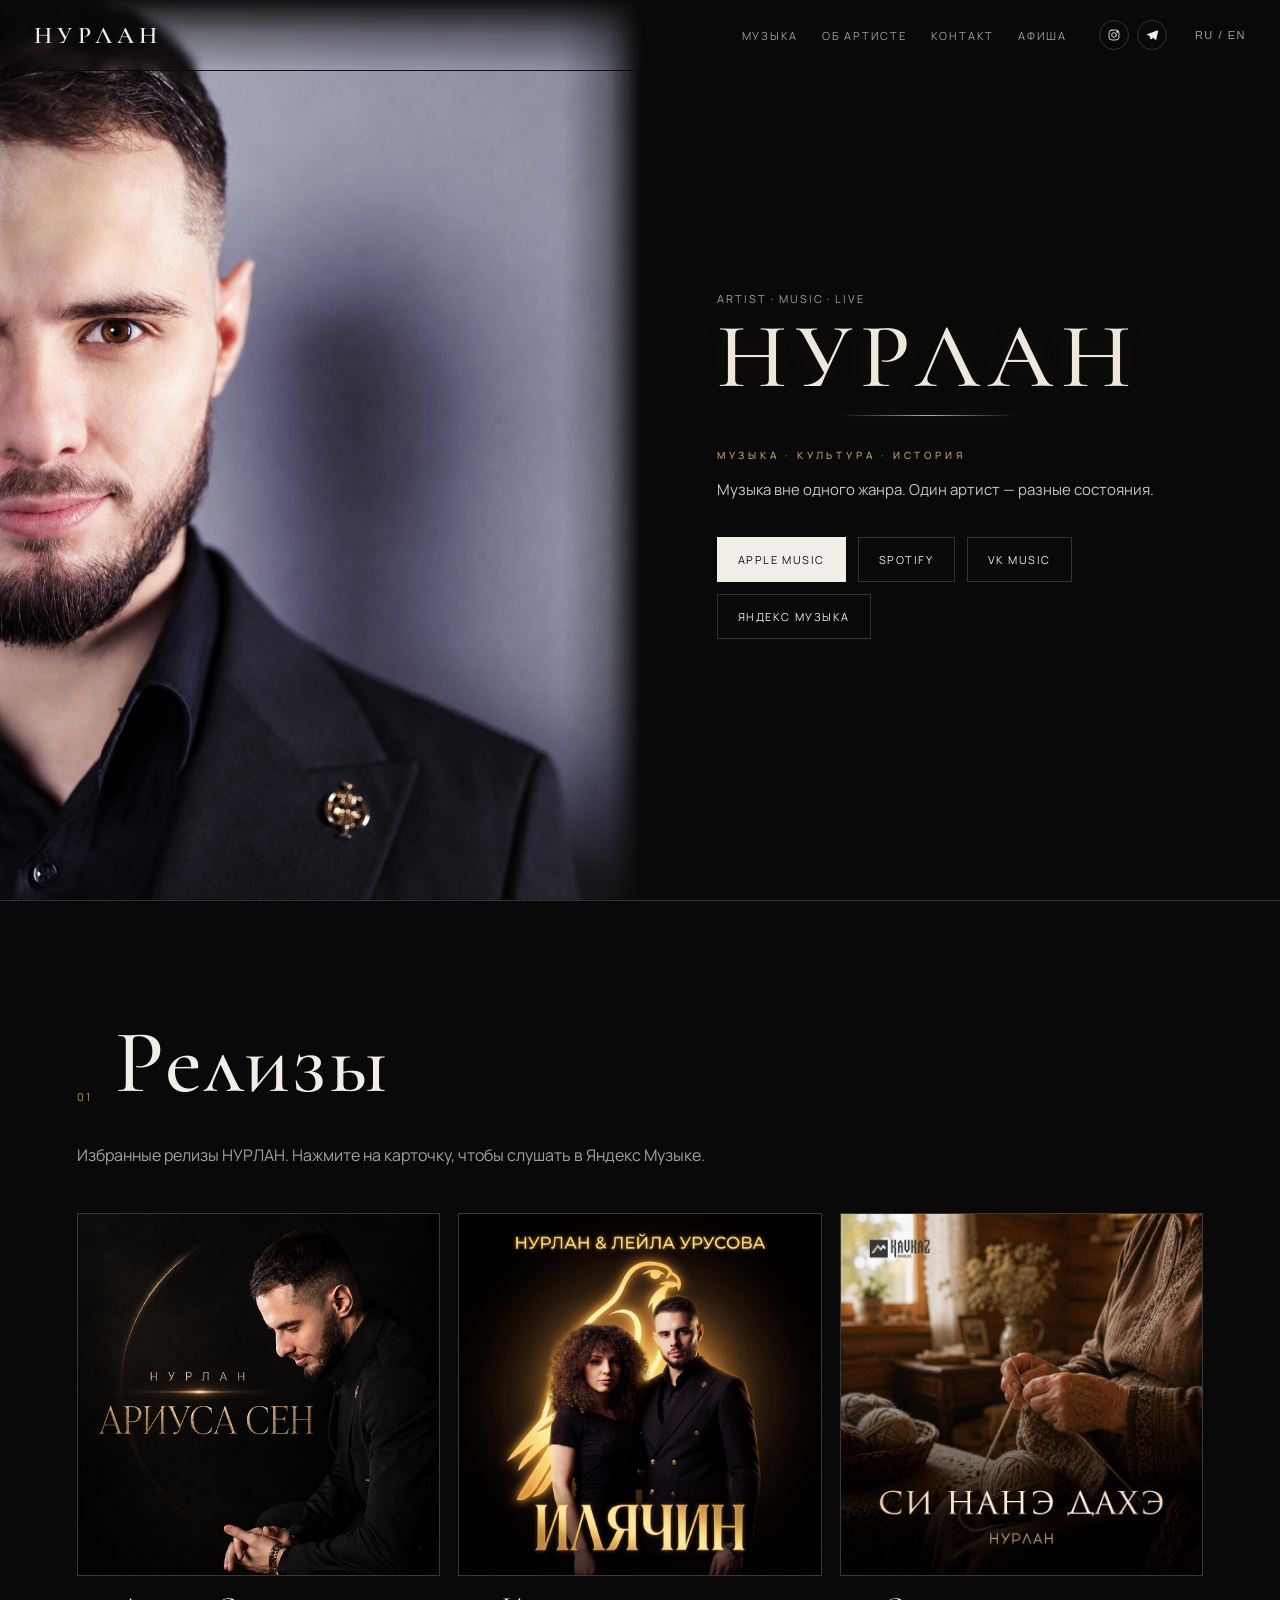
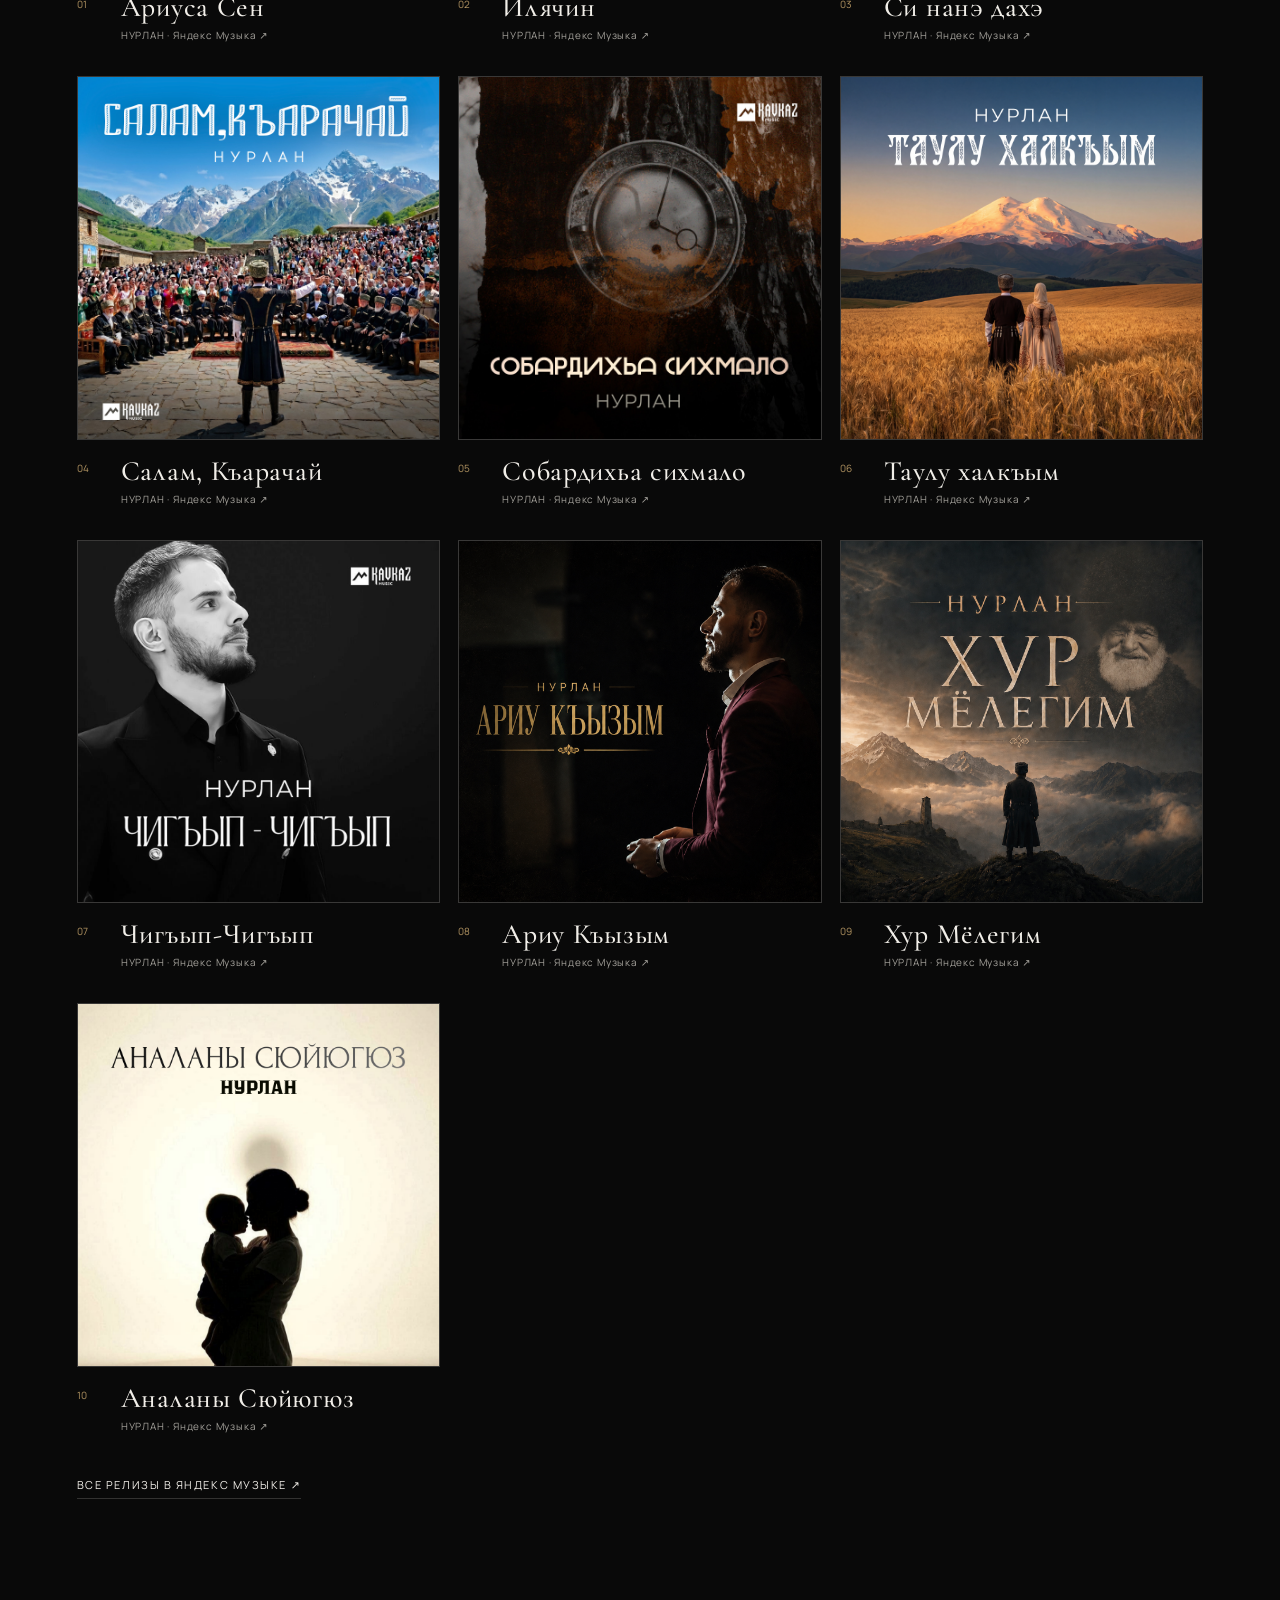
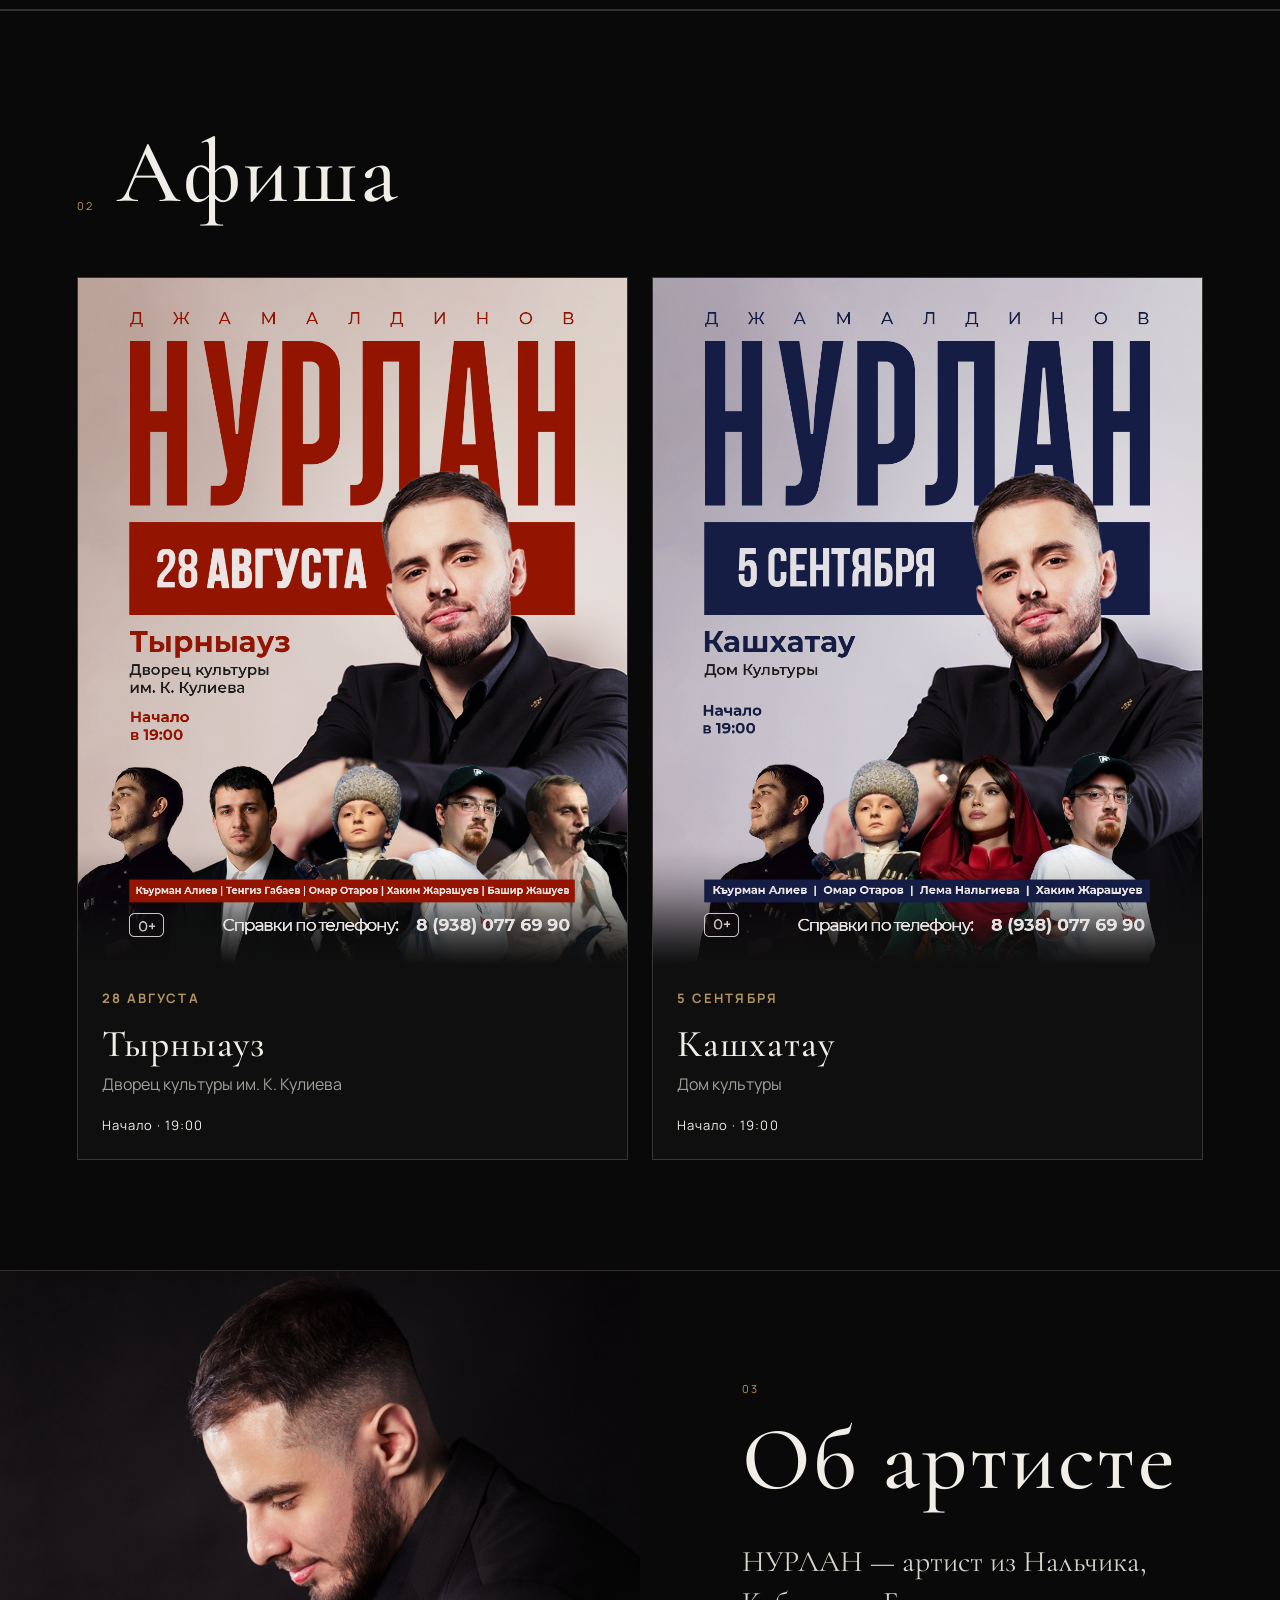
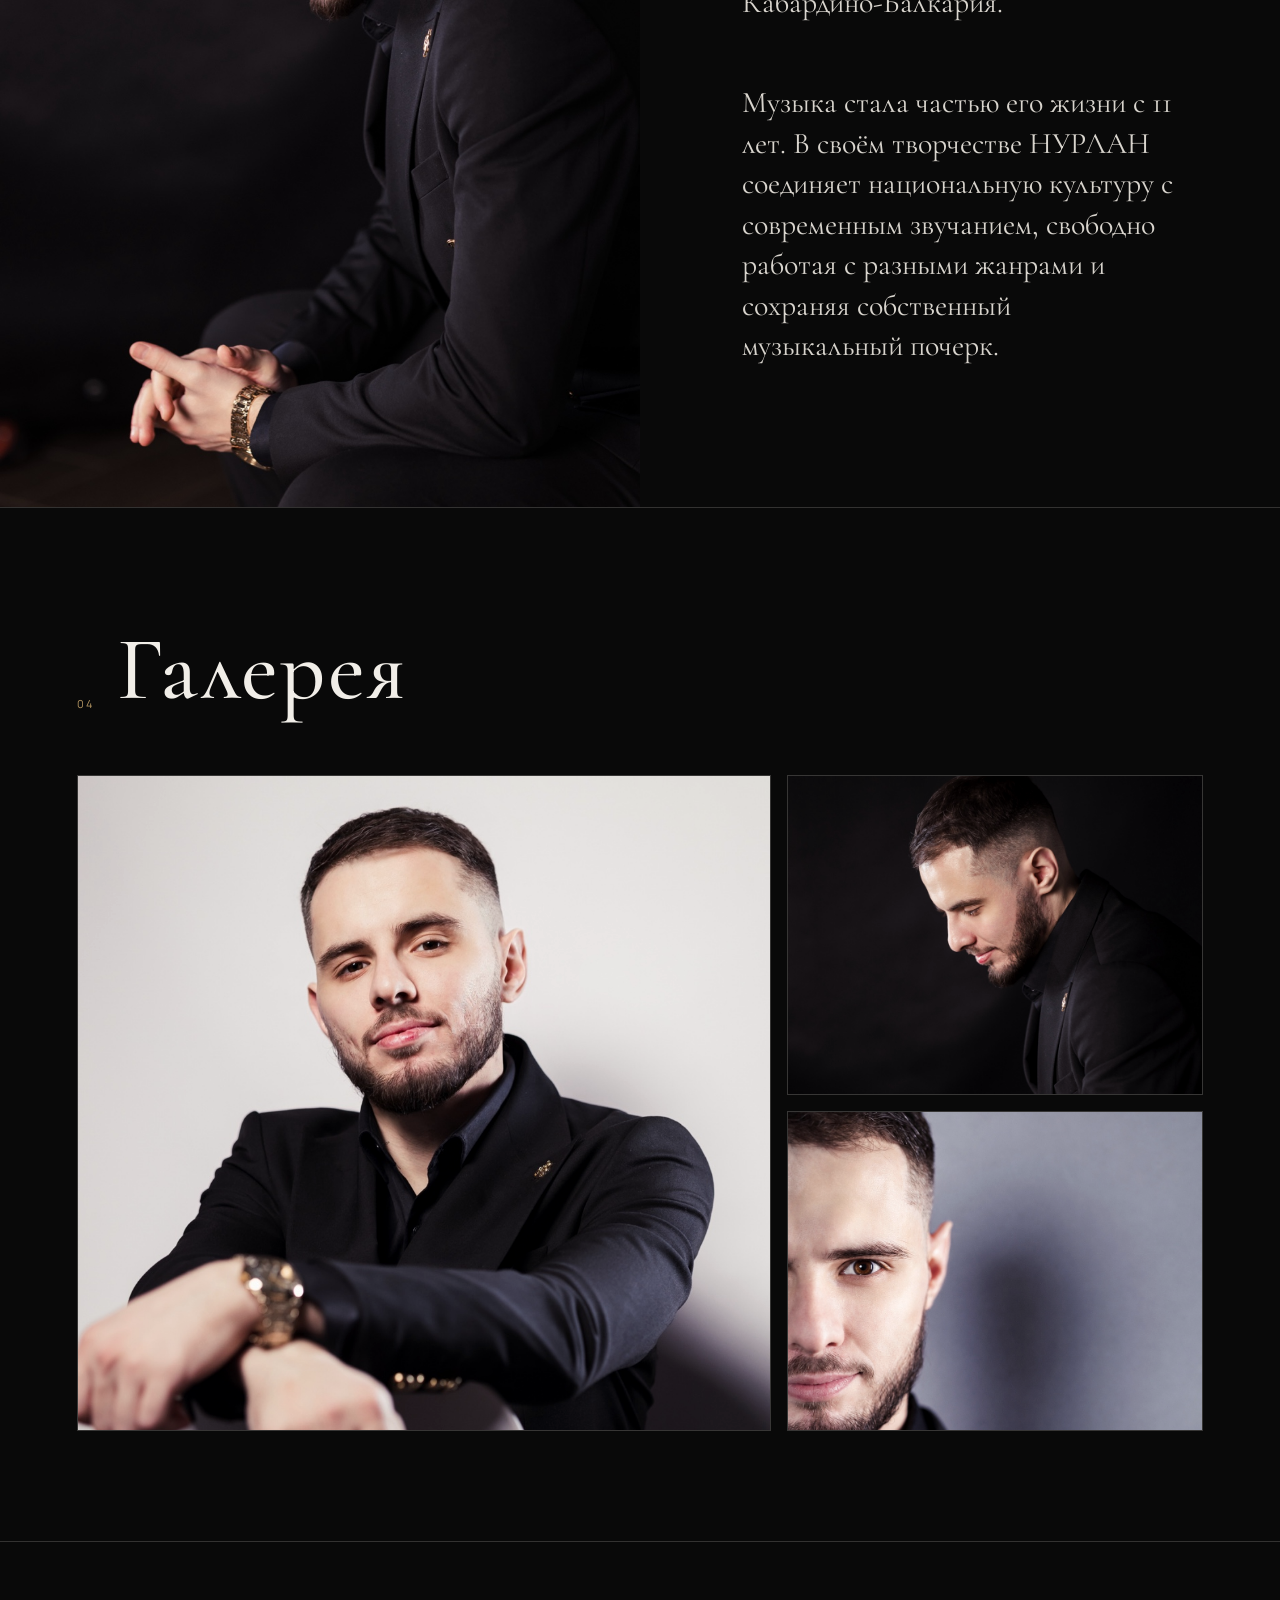
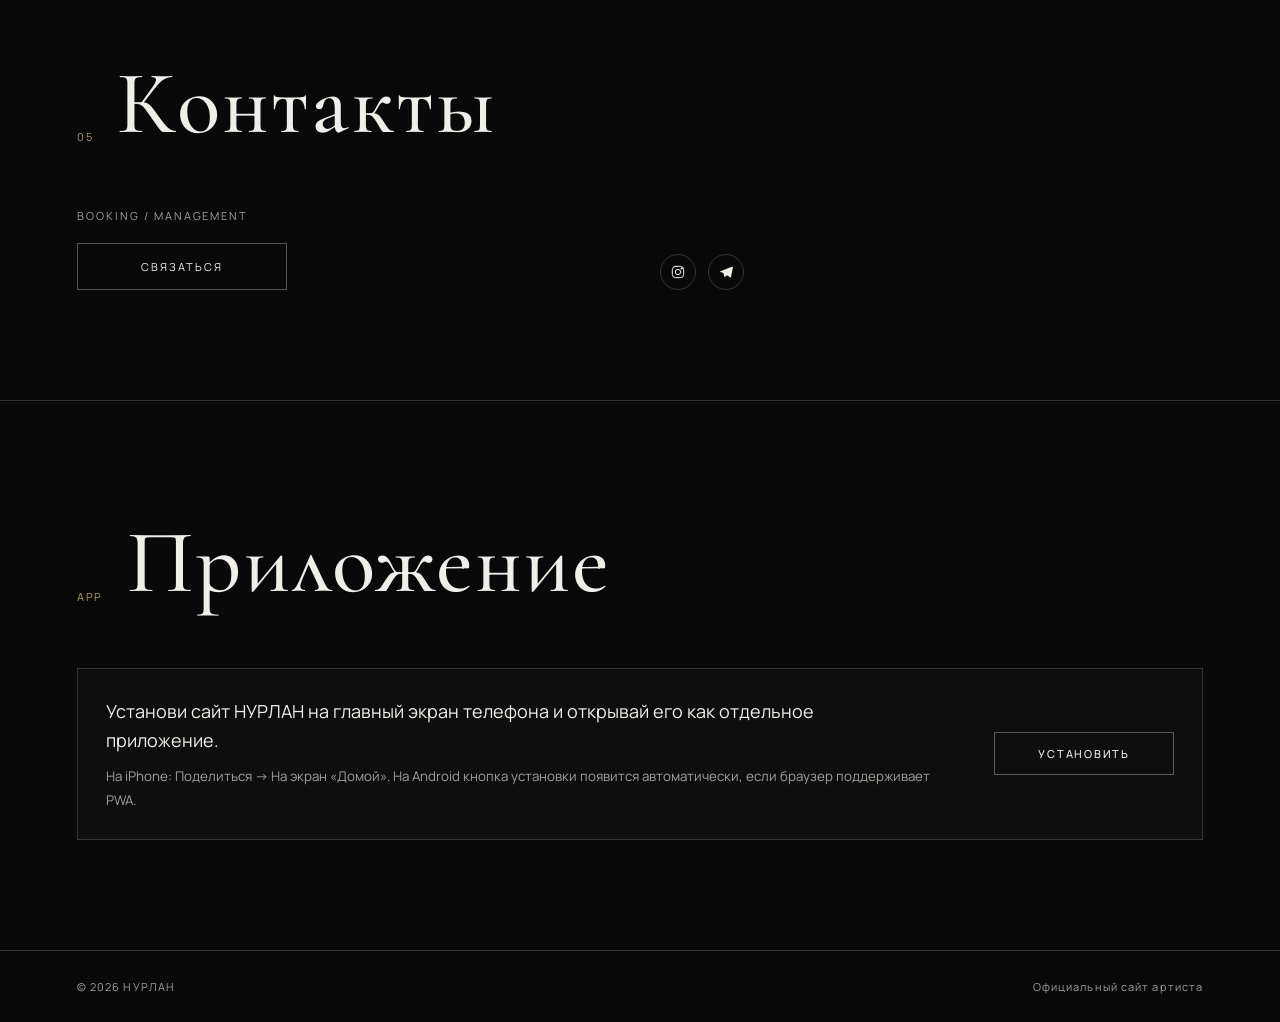
==== index.html @ 42fb67dd "Add files via upload" ====
<!doctype html>
<html lang="ru">
<head>
  <meta charset="utf-8" />
  <meta name="viewport" content="width=device-width, initial-scale=1" />
  <meta name="description" content="НУРЛАН — официальный сайт артиста: музыка, релизы, видео, концерты и контакты." />
  <title>НУРЛАН — Artist</title>
  <link rel="preconnect" href="https://fonts.googleapis.com">
  <link rel="preconnect" href="https://fonts.gstatic.com" crossorigin>
  <link href="https://fonts.googleapis.com/css2?family=Cormorant+Garamond:wght@500;600&family=Manrope:wght@400;500;600&display=swap" rel="stylesheet">
  <link rel="stylesheet" href="styles.css" />
  <link rel="icon" type="image/png" href="assets/favicon.png">
  <link rel="shortcut icon" href="assets/favicon.ico">
  <link rel="apple-touch-icon" href="assets/favicon.png">
  <link rel="manifest" href="manifest.webmanifest">
  <meta name="theme-color" content="#090909">
</head>
<body>
  <header class="topbar">
    <a class="brand" href="#home">НУРЛАН</a>
    <nav class="nav">
      <a href="#music" data-ru="МУЗЫКА" data-en="MUSIC">МУЗЫКА</a>
      <a href="#about" data-ru="ОБ АРТИСТЕ" data-en="ABOUT">ОБ АРТИСТЕ</a>
      <a href="#contact" data-ru="КОНТАКТ" data-en="CONTACT">КОНТАКТ</a>
      <a href="#events" data-ru="АФИША" data-en="EVENTS">АФИША</a>
    </nav>
    <div class="top-socials">
      <a href="https://www.instagram.com/nurlan_dzhamaldinov/" target="_blank" rel="noopener" aria-label="Instagram" title="Instagram">
        <svg viewBox="0 0 24 24" aria-hidden="true"><rect x="3.5" y="3.5" width="17" height="17" rx="5"></rect><circle cx="12" cy="12" r="4"></circle><circle cx="17.4" cy="6.7" r="1"></circle></svg>
      </a>
      <a href="https://t.me/nurlan_dzhamaldinov" target="_blank" rel="noopener" aria-label="Telegram" title="Telegram">
        <svg viewBox="0 0 24 24" aria-hidden="true"><path d="M20.6 4.2 3.9 10.7c-1.1.4-1.1 1.1-.2 1.4l4.3 1.3 1.6 5c.2.6.1.8.8.8.5 0 .8-.2 1-.4l2.1-2 4.4 3.2c.8.5 1.4.2 1.6-.8l2.8-13.3c.3-1.2-.5-1.8-1.7-1.4Z"></path><path d="m8 13.4 9.5-6c.5-.3.9-.1.5.2l-7.9 7.1-.3 3.2"></path></svg>
      </a>
    </div>
    <button class="lang" id="langToggle" aria-label="Switch language">RU / EN</button>
    <button class="mobile-menu" id="mobileMenuBtn" aria-label="Open menu">MENU</button>
    <div class="mobile-drawer" id="mobileDrawer">
      <a href="#music" data-ru="МУЗЫКА" data-en="MUSIC">МУЗЫКА</a>
      <a href="#about" data-ru="ОБ АРТИСТЕ" data-en="ABOUT">ОБ АРТИСТЕ</a>
      <a href="#contact" data-ru="КОНТАКТ" data-en="CONTACT">КОНТАКТ</a>
      <a href="#events" data-ru="АФИША" data-en="EVENTS">АФИША</a>
    </div>
  </header>

  <main>
    <section class="hero hero-split" id="home">
      <div class="hero-photo-panel">
        <div class="hero-image" role="img" aria-label="НУРЛАН"></div>
      </div>
      <div class="hero-copy-panel">
        <div class="hero-copy">
          <div class="eyebrow">ARTIST · MUSIC · LIVE</div>
          <h1>НУРЛАН</h1>
          <div class="hero-brand-line" aria-hidden="true">МУЗЫКА · КУЛЬТУРА · ИСТОРИЯ</div>
          <p class="hero-note" data-ru="Музыка вне одного жанра. Один артист — разные состояния." data-en="Music beyond one genre. One artist — many states.">
            Музыка вне одного жанра. Один артист — разные состояния.
          </p>
          <div class="hero-actions">
            <a class="btn primary" href="https://music.apple.com/ru/artist/%D0%BD%D1%83%D1%80%D0%BB%D0%B0%D0%BD/1892367620" target="_blank" rel="noopener">APPLE MUSIC</a>
            <a class="btn ghost" href="https://open.spotify.com/artist/2X5fT4JD3r3ZM0L2QZ3nCz?si=pzBTBUQrSwytRJLhDihtHw" target="_blank" rel="noopener">SPOTIFY</a>
            <a class="btn ghost" href="https://vk.ru/artist/nurlan_mtc3nji2ndmxng" target="_blank" rel="noopener">VK MUSIC</a>
            <a class="btn ghost" href="https://music.yandex.ru/artist/25788862" target="_blank" rel="noopener">ЯНДЕКС МУЗЫКА</a>
          </div>
        </div>
      </div>
      <a class="scroll" href="#music">SCROLL ↓</a>
    </section>

    <section class="section releases-section" id="music">
  <div class="section-head">
    <span class="kicker">01</span>
    <h2 data-ru="Релизы" data-en="Releases">Релизы</h2>
  </div>
  <p class="releases-intro"
     data-ru="Избранные релизы НУРЛАН. Нажмите на карточку, чтобы слушать в Яндекс Музыке."
     data-en="Selected releases by NURLAN. Open a release to listen on Yandex Music.">
     Избранные релизы НУРЛАН. Нажмите на карточку, чтобы слушать в Яндекс Музыке.
  </p>
  <div class="releases-grid"><a class="release-card" href="https://music.yandex.ru/album/39880257/track/146494097" target="_blank" rel="noopener">
      <div class="release-cover"><img src="assets/ariusa-sen.png" alt="Обложка — Ариуса Сен"></div>
      <div class="release-info">
        <span class="release-number">01</span>
        <div><h3>Ариуса Сен</h3><p>НУРЛАН · Яндекс Музыка ↗</p></div>
      </div>
    </a><a class="release-card" href="https://music.yandex.ru/album/41669758/track/150454103" target="_blank" rel="noopener">
      <div class="release-cover"><img src="assets/ilyachin.png" alt="Обложка — Илячин"></div>
      <div class="release-info">
        <span class="release-number">02</span>
        <div><h3>Илячин</h3><p>НУРЛАН · Яндекс Музыка ↗</p></div>
      </div>
    </a><a class="release-card" href="https://music.yandex.ru/album/42260216/track/151796583" target="_blank" rel="noopener">
      <div class="release-cover"><img src="assets/si-nane-dahe.jpg" alt="Обложка — Си нанэ дахэ"></div>
      <div class="release-info">
        <span class="release-number">03</span>
        <div><h3>Си нанэ дахэ</h3><p>НУРЛАН · Яндекс Музыка ↗</p></div>
      </div>
    </a><a class="release-card" href="https://music.yandex.ru/album/42202600/track/151668943" target="_blank" rel="noopener">
      <div class="release-cover"><img src="assets/salam-karachay.jpg" alt="Обложка — Салам, Къарачай"></div>
      <div class="release-info">
        <span class="release-number">04</span>
        <div><h3>Салам, Къарачай</h3><p>НУРЛАН · Яндекс Музыка ↗</p></div>
      </div>
    </a><a class="release-card" href="https://music.yandex.ru/album/42638115/track/152665149" target="_blank" rel="noopener">
      <div class="release-cover"><img src="assets/sobardihya-sihmalo.jpg" alt="Обложка — Собардихьа сихмало"></div>
      <div class="release-info">
        <span class="release-number">05</span>
        <div><h3>Собардихьа сихмало</h3><p>НУРЛАН · Яндекс Музыка ↗</p></div>
      </div>
    </a><a class="release-card" href="https://music.yandex.ru/album/41346960/track/149715445" target="_blank" rel="noopener">
      <div class="release-cover"><img src="assets/taulu-halkym.png" alt="Обложка — Таулу халкъым"></div>
      <div class="release-info">
        <span class="release-number">06</span>
        <div><h3>Таулу халкъым</h3><p>НУРЛАН · Яндекс Музыка ↗</p></div>
      </div>
    </a><a class="release-card" href="https://music.yandex.ru/album/40889620/track/148713924" target="_blank" rel="noopener">
      <div class="release-cover"><img src="assets/chigyp-chigyp.jpg" alt="Обложка — Чигъып-Чигъып"></div>
      <div class="release-info">
        <span class="release-number">07</span>
        <div><h3>Чигъып-Чигъып</h3><p>НУРЛАН · Яндекс Музыка ↗</p></div>
      </div>
    </a><a class="release-card" href="https://music.yandex.ru/album/43475493/track/154628360" target="_blank" rel="noopener">
      <div class="release-cover"><img src="assets/ariu-kyzym.png" alt="Обложка — Ариу Къызым"></div>
      <div class="release-info">
        <span class="release-number">08</span>
        <div><h3>Ариу Къызым</h3><p>НУРЛАН · Яндекс Музыка ↗</p></div>
      </div>
    </a><a class="release-card" href="https://music.yandex.ru/album/43339557/track/154314871" target="_blank" rel="noopener">
      <div class="release-cover"><img src="assets/hur-melegim.png" alt="Обложка — Хур Мёлегим"></div>
      <div class="release-info">
        <span class="release-number">09</span>
        <div><h3>Хур Мёлегим</h3><p>НУРЛАН · Яндекс Музыка ↗</p></div>
      </div>
    </a><a class="release-card" href="https://music.yandex.ru/album/42742931/track/152895598" target="_blank" rel="noopener">
      <div class="release-cover"><img src="assets/analany-suyuguz.png" alt="Обложка — Аналаны Сюйюгюз"></div>
      <div class="release-info">
        <span class="release-number">10</span>
        <div><h3>Аналаны Сюйюгюз</h3><p>НУРЛАН · Яндекс Музыка ↗</p></div>
      </div>
    </a></div>
  <a class="all-releases" href="https://music.yandex.ru/artist/25788862" target="_blank" rel="noopener"
     data-ru="ВСЕ РЕЛИЗЫ В ЯНДЕКС МУЗЫКЕ ↗"
     data-en="ALL RELEASES ON YANDEX MUSIC ↗">ВСЕ РЕЛИЗЫ В ЯНДЕКС МУЗЫКЕ ↗</a>
</section>

    
    <section class="section events-section" id="events">
      <div class="section-head">
        <span class="kicker">02</span>
        <h2 data-ru="Афиша" data-en="Events">Афиша</h2>
      </div>
      <div class="events-grid">
        <article class="event-card">
          <img src="assets/event-2026-08-28-tyrnyauz.png" alt="НУРЛАН — Тырныауз, 28 августа" loading="lazy">
          <div class="event-info">
            <div class="event-date" data-ru="28 АВГУСТА" data-en="28 AUGUST">28 АВГУСТА</div>
            <h3 data-ru="Тырныауз" data-en="Tyrnyauz">Тырныауз</h3>
            <p data-ru="Дворец культуры им. К. Кулиева" data-en="K. Kuliev Palace of Culture">Дворец культуры им. К. Кулиева</p>
            <span class="event-time" data-ru="Начало · 19:00" data-en="Starts · 19:00">Начало · 19:00</span>
          </div>
        </article>
        <article class="event-card">
          <img src="assets/event-2026-09-05-kashkhatau.jpg" alt="НУРЛАН — Кашхатау, 5 сентября" loading="lazy">
          <div class="event-info">
            <div class="event-date" data-ru="5 СЕНТЯБРЯ" data-en="5 SEPTEMBER">5 СЕНТЯБРЯ</div>
            <h3 data-ru="Кашхатау" data-en="Kashkhatau">Кашхатау</h3>
            <p data-ru="Дом культуры" data-en="House of Culture">Дом культуры</p>
            <span class="event-time" data-ru="Начало · 19:00" data-en="Starts · 19:00">Начало · 19:00</span>
          </div>
        </article>
      </div>
    </section>

<section class="section split" id="about">
      <div class="portrait portrait-dark"></div>
      <div class="about-copy">
        <span class="kicker">03</span>
        <h2 data-ru="Об артисте" data-en="About">Об артисте</h2>
        <p data-ru="НУРЛАН — артист из Нальчика, Кабардино-Балкария."
           data-en="NURLAN is an artist from Nalchik, Kabardino-Balkaria.">
          НУРЛАН — артист из Нальчика, Кабардино-Балкария.
        </p>
        <p data-ru="Музыка стала частью его жизни с 11 лет. В своём творчестве НУРЛАН соединяет национальную культуру с современным звучанием, свободно работая с разными жанрами и сохраняя собственный музыкальный почерк."
           data-en="Music has been part of his life since the age of eleven. His work brings national cultural roots together with a contemporary sound, moving freely across genres while maintaining a distinct musical identity.">
          Музыка стала частью его жизни с 11 лет. В своём творчестве НУРЛАН соединяет национальную культуру с современным звучанием, свободно работая с разными жанрами и сохраняя собственный музыкальный почерк.
        </p>
      </div>
    </section>

    <section class="section gallery">
      <div class="section-head">
        <span class="kicker">04</span>
        <h2 data-ru="Галерея" data-en="Gallery">Галерея</h2>
      </div>
      <div class="gallery-editorial">
        <figure class="gallery-item gallery-main">
          <img src="assets/portrait-light.jpeg" alt="НУРЛАН — портрет">
        </figure>
        <figure class="gallery-item gallery-top">
          <img src="assets/portrait-dark.jpeg" alt="НУРЛАН — тёмный портрет">
        </figure>
        <figure class="gallery-item gallery-bottom">
          <img src="assets/portrait-hero.jpeg" alt="НУРЛАН — крупный портрет">
        </figure>
      </div>
    </section>

    <section class="section contact" id="contact">
      <div class="section-head">
        <span class="kicker">05</span>
        <h2 data-ru="Контакты" data-en="Contact">Контакты</h2>
      </div>
      <div class="contact-grid">
        <div>
          <div class="meta">BOOKING / MANAGEMENT</div>
          <a class="contact-button" href="tel:+79380776990" data-ru="СВЯЗАТЬСЯ" data-en="CONTACT">СВЯЗАТЬСЯ</a>
        </div>
        <div class="social-icons-wrap">
          <div class="social-icons">
            <a class="social-icon" href="https://www.instagram.com/nurlan_dzhamaldinov/" target="_blank" rel="noopener" aria-label="Instagram" title="Instagram">
              <svg viewBox="0 0 24 24" aria-hidden="true"><rect x="3.5" y="3.5" width="17" height="17" rx="5"></rect><circle cx="12" cy="12" r="4"></circle><circle cx="17.4" cy="6.7" r="1"></circle></svg>
            </a>
            <a class="social-icon" href="https://t.me/nurlan_dzhamaldinov" target="_blank" rel="noopener" aria-label="Telegram" title="Telegram">
              <svg viewBox="0 0 24 24" aria-hidden="true"><path d="M20.6 4.2 3.9 10.7c-1.1.4-1.1 1.1-.2 1.4l4.3 1.3 1.6 5c.2.6.1.8.8.8.5 0 .8-.2 1-.4l2.1-2 4.4 3.2c.8.5 1.4.2 1.6-.8l2.8-13.3c.3-1.2-.5-1.8-1.7-1.4Z"></path><path d="m8 13.4 9.5-6c.5-.3.9-.1.5.2l-7.9 7.1-.3 3.2"></path></svg>
            </a>
          </div>
        </div>
      </div>
    </section>
  <section class="section install-section"><div class="section-head"><span class="kicker">APP</span><h2 data-ru="Приложение" data-en="App">Приложение</h2></div><div class="install-card"><div><p data-ru="Установи сайт НУРЛАН на главный экран телефона и открывай его как отдельное приложение." data-en="Install NURLAN on your home screen and open it like a standalone app.">Установи сайт НУРЛАН на главный экран телефона и открывай его как отдельное приложение.</p><small data-ru="На iPhone: Поделиться → На экран «Домой». На Android кнопка установки появится автоматически, если браузер поддерживает PWA." data-en="On iPhone: Share → Add to Home Screen. On Android the install button appears automatically when supported.">На iPhone: Поделиться → На экран «Домой». На Android кнопка установки появится автоматически, если браузер поддерживает PWA.</small></div><button class="install-app-button" id="installAppBtn" type="button" data-ru="УСТАНОВИТЬ" data-en="INSTALL">УСТАНОВИТЬ</button></div></section></main>

  <footer>
    <span>© 2026 НУРЛАН</span>
    <span data-ru="Официальный сайт артиста" data-en="Official artist website">Официальный сайт артиста</span>
  </footer>

  <script src="script.js"></script>
</body>
</html>
---- styles.css ----
:root{
  --bg:#090909;
  --panel:#111111;
  --text:#f1eee8;
  --muted:#a3a09a;
  --line:rgba(241,238,232,.18);
  --accent:#b39562;
}
*{box-sizing:border-box}
html{scroll-behavior:smooth}
body{
  margin:0;background:var(--bg);color:var(--text);
  font-family:"Manrope",system-ui,sans-serif;
}
a{color:inherit;text-decoration:none}
.topbar{
  position:fixed;top:0;left:0;right:0;z-index:50;
  display:flex;align-items:center;gap:28px;
  padding:20px 34px;
  background:linear-gradient(to bottom,rgba(9,9,9,.94),rgba(9,9,9,.35),transparent);
  backdrop-filter: blur(4px);
}
.brand{font-family:"Cormorant Garamond",serif;font-size:24px;letter-spacing:.08em}
.nav{display:flex;gap:24px;margin-left:auto}
.nav a,.lang{font-size:11px;letter-spacing:.14em;color:var(--muted)}
.nav a:hover,.lang:hover{color:var(--text)}
.lang{border:0;background:none;cursor:pointer;padding:0}
.hero{
  min-height:100vh;position:relative;overflow:hidden;display:flex;align-items:center;
  border-bottom:1px solid var(--line)
}
.hero-image{
  position:absolute;inset:0 42% 0 0;
  background:url("assets/portrait-hero.jpeg") center 22%/cover no-repeat;
}
.hero-shade{
  position:absolute;inset:0;
  background:
    linear-gradient(90deg,rgba(9,9,9,0) 28%,rgba(9,9,9,.3) 43%,var(--bg) 61%),
    linear-gradient(180deg,rgba(9,9,9,.02),rgba(9,9,9,.18) 70%,var(--bg) 100%);
}
.hero-copy{
  position:relative;z-index:3;margin-left:56%;max-width:560px;padding:120px 54px 80px 0
}
.eyebrow,.meta,.kicker{font-size:11px;letter-spacing:.18em;color:var(--muted)}
.hero h1,.section h2{
  font-family:"Cormorant Garamond",serif;font-weight:500;margin:12px 0;
}
.hero h1{font-size:clamp(72px,9vw,150px);line-height:.85;letter-spacing:.02em}
.hero-note{max-width:470px;color:#c8c4bd;line-height:1.75;font-size:15px}
.hero-actions{display:flex;gap:12px;flex-wrap:wrap;margin-top:34px}
.btn{display:inline-flex;align-items:center;justify-content:center;padding:14px 20px;border:1px solid var(--line);font-size:11px;letter-spacing:.14em}
.btn.primary{background:var(--text);color:#111;border-color:var(--text)}
.btn:hover{transform:translateY(-1px)}
.scroll{position:absolute;z-index:4;right:34px;bottom:28px;font-size:10px;letter-spacing:.18em;color:var(--muted)}
.section{padding:110px 6vw;border-bottom:1px solid var(--line)}
.section-head{display:flex;align-items:flex-end;gap:24px;margin-bottom:52px}
.section h2{font-size:clamp(52px,7vw,96px);line-height:.9}
.kicker{color:var(--accent);padding-bottom:12px}
.music-grid{display:grid;grid-template-columns:1.15fr .85fr;gap:60px}
.release.featured{display:grid;grid-template-columns:minmax(220px,420px) 1fr;gap:36px;align-items:end}
.release-art{aspect-ratio:1/1;background:linear-gradient(135deg,#1b1b1b,#0c0c0c);border:1px solid var(--line);display:grid;place-items:center}
.release-art span{font-family:"Cormorant Garamond",serif;font-size:150px;color:rgba(241,238,232,.15)}
.release h3{font-family:"Cormorant Garamond",serif;font-size:46px;margin:12px 0}
.release p{color:var(--muted);line-height:1.7}
.platforms{display:flex;gap:18px;flex-wrap:wrap;margin-top:22px}
.platforms a,.socials a{border-bottom:1px solid var(--line);padding-bottom:4px;font-size:12px}
.release-list{border-top:1px solid var(--line)}
.release-line{display:grid;grid-template-columns:80px 1fr 30px;gap:20px;padding:24px 0;border-bottom:1px solid var(--line);align-items:center}
.release-line span{color:var(--muted);font-size:12px}
.split{display:grid;grid-template-columns:1fr 1fr;min-height:760px;padding:0}
.portrait-dark{background:url("assets/portrait-dark.jpeg") center/cover no-repeat;min-height:760px}
.about-copy{padding:110px 8vw;display:flex;flex-direction:column;justify-content:center}
.about-copy p{font-family:"Cormorant Garamond",serif;font-size:30px;line-height:1.35;color:#d8d4cd;max-width:650px}
.video-placeholder{aspect-ratio:16/9;border:1px solid var(--line);background:#0e0e0e;display:grid;place-items:center;text-align:center}
.video-placeholder span{font-size:54px}
.video-placeholder p{font-size:11px;letter-spacing:.16em;color:var(--muted)}
.events{border-top:1px solid var(--line)}
.event{display:grid;grid-template-columns:60px 1fr 80px;padding:26px 0;border-bottom:1px solid var(--line)}

.contact-grid{display:grid;grid-template-columns:1fr 1fr;gap:40px}
.big-link{display:inline-block;font-family:"Cormorant Garamond",serif;font-size:clamp(34px,5vw,72px);margin-top:16px;border-bottom:1px solid var(--line)}
.socials{display:flex;gap:24px;flex-wrap:wrap;margin-top:26px}
footer{display:flex;justify-content:space-between;gap:20px;padding:28px 6vw;color:var(--muted);font-size:11px;letter-spacing:.1em}
@media (max-width:900px){
  .nav{display:none}
  .topbar{padding:18px 20px}
  .hero{min-height:100svh;align-items:flex-end}
  .hero-image{inset:0;background-position:44% 24%}
  .hero-shade{background:linear-gradient(180deg,rgba(9,9,9,.05) 25%,rgba(9,9,9,.15) 50%,var(--bg) 86%)}
  .hero-copy{margin-left:0;padding:0 20px 70px;max-width:100%}
  .hero h1{font-size:72px}
  .scroll{display:none}
  .section{padding:82px 20px}
  .music-grid,.contact-grid{grid-template-columns:1fr}
  .release.featured{grid-template-columns:1fr}
  .split{grid-template-columns:1fr;padding:0}
  .portrait-dark{min-height:70svh}
  .about-copy{padding:70px 20px}
  .about-copy p{font-size:26px}
  .gallery-grid{grid-template-columns:1fr;grid-template-rows:420px 280px 280px}
  .g1{grid-row:auto}
  footer{flex-direction:column;padding:24px 20px}
}

.gallery-editorial{
  display:grid;
  grid-template-columns:minmax(0,1.25fr) minmax(320px,.75fr);
  grid-template-rows:320px 320px;
  gap:16px;
  align-items:stretch;
}
.gallery-item{
  margin:0;
  overflow:hidden;
  background:#0d0d0d;
  border:1px solid var(--line);
}
.gallery-main{grid-row:1/3}
.gallery-top{grid-column:2;grid-row:1}
.gallery-bottom{grid-column:2;grid-row:2}
.gallery-item img{
  width:100%;
  height:100%;
  object-fit:cover;
  display:block;
  filter:saturate(.82) contrast(1.03);
  transition:transform .8s cubic-bezier(.2,.7,.2,1), filter .5s ease;
}
.gallery-main img{object-position:center 28%}
.gallery-top img{object-position:center 18%}
.gallery-bottom img{object-position:center 22%}
.gallery-item:hover img{
  transform:scale(1.035);
  filter:saturate(.95) contrast(1.06);
}
@media (max-width:900px){
  .gallery-editorial{
    grid-template-columns:1fr;
    grid-template-rows:62svh 42svh 42svh;
  }
  .gallery-main,.gallery-top,.gallery-bottom{
    grid-column:auto;
    grid-row:auto;
  }
}

/* Final polish */
body{
  overflow-x:hidden;
  text-rendering:optimizeLegibility;
  -webkit-font-smoothing:antialiased;
}
.topbar{
  transition:background .3s ease,border-color .3s ease;
  border-bottom:1px solid transparent;
}
.brand{white-space:nowrap}
.hero-copy{animation:heroCopyIn 1s ease both}
.hero-image{animation:heroImageIn 1.2s ease both}
@keyframes heroCopyIn{
  from{opacity:0;transform:translateY(14px)}
  to{opacity:1;transform:translateY(0)}
}
@keyframes heroImageIn{
  from{opacity:.5;transform:scale(1.015)}
  to{opacity:1;transform:scale(1)}
}
.hero h1{
  text-wrap:balance;
  text-shadow:0 1px 20px rgba(0,0,0,.12);
}
.hero-note{max-width:440px}
.btn{
  transition:transform .2s ease,background .2s ease,color .2s ease,border-color .2s ease;
}
.btn.ghost:hover{
  background:rgba(241,238,232,.06);
  border-color:rgba(241,238,232,.4);
}
.section{
  scroll-margin-top:80px;
}
.big-link{
  transition:opacity .2s ease;
}
.big-link:hover{opacity:.72}
.mobile-menu,.mobile-drawer{display:none}

@media (max-width:1100px){
  .hero-copy{margin-left:52%;padding-right:28px}
  .hero h1{font-size:clamp(68px,8.5vw,110px)}
  .nav{gap:16px}
}

@media (max-width:900px){
  .topbar{
    padding:16px 18px;
    background:linear-gradient(to bottom,rgba(9,9,9,.94),rgba(9,9,9,.7),transparent);
  }
  .brand{font-size:22px}
  .lang{margin-left:auto}
  .mobile-menu{
    display:block;
    border:0;background:none;color:var(--text);
    font:500 11px/1 "Manrope",sans-serif;
    letter-spacing:.14em;
    padding:0;
    cursor:pointer;
  }
  .mobile-drawer{
    display:flex;
    position:fixed;
    inset:0;
    z-index:45;
    background:rgba(9,9,9,.98);
    flex-direction:column;
    justify-content:center;
    align-items:center;
    gap:28px;
    opacity:0;
    pointer-events:none;
    transition:opacity .25s ease;
  }
  .mobile-drawer.open{
    opacity:1;
    pointer-events:auto;
  }
  .mobile-drawer a{
    font-family:"Cormorant Garamond",serif;
    font-size:42px;
    letter-spacing:.03em;
  }
  body.menu-open{overflow:hidden}

  .hero{
    min-height:100svh;
    align-items:flex-end;
  }
  .hero-image{
    inset:0;
    background-position:42% 18%;
  }
  .hero-shade{
    background:
      linear-gradient(180deg,rgba(9,9,9,.06) 0%,rgba(9,9,9,.05) 42%,rgba(9,9,9,.68) 70%,var(--bg) 94%),
      linear-gradient(90deg,rgba(9,9,9,.02),rgba(9,9,9,.12));
  }
  .hero-copy{
    margin-left:0;
    max-width:none;
    width:100%;
    padding:0 18px 58px;
  }
  .eyebrow{font-size:10px;letter-spacing:.16em}
  .hero h1{
    font-size:clamp(64px,20vw,92px);
    line-height:.82;
    margin:10px 0 16px;
  }
  .hero-note{
    font-size:14px;
    line-height:1.55;
    max-width:92%;
  }
  .hero-actions{
    margin-top:22px;
    gap:10px;
  }
  .btn{
    padding:12px 14px;
    font-size:10px;
    flex:1 1 calc(50% - 10px);
    min-width:140px;
  }
  .section{
    padding:76px 18px;
  }
  .section-head{
    margin-bottom:34px;
    gap:14px;
  }
  .section h2{font-size:58px}
  .music-grid{gap:34px}
  .release.featured{gap:24px}
  .release h3{font-size:38px}
  .release p{font-size:14px}
  .platforms{
    gap:12px 16px;
  }
  .split{min-height:auto}
  .portrait-dark{
    min-height:66svh;
    background-position:center 20%;
  }
  .about-copy{
    padding:68px 18px;
  }
  .about-copy p{
    font-size:25px;
    line-height:1.3;
  }
  .gallery-editorial{
    grid-template-rows:58svh 38svh 38svh;
    gap:10px;
  }
  .contact-grid{
    gap:46px;
  }
  .big-link{
    font-size:clamp(34px,10vw,52px);
    word-break:break-word;
  }
  footer{
    padding:24px 18px;
  }
}

@media (max-width:520px){
  .hero h1{font-size:68px}
  .hero-actions{display:grid;grid-template-columns:1fr 1fr}
  .btn{min-width:0;width:100%}
  .hero-actions .btn:nth-child(3),
  .hero-actions .btn:nth-child(4){
    grid-column:auto;
  }
  .release-line{
    grid-template-columns:56px 1fr 24px;
    gap:10px;
  }
  .release-line strong{font-size:13px}
  .about-copy p{font-size:23px}
  .gallery-editorial{
    grid-template-rows:52svh 34svh 34svh;
  }
}

/* Split hero: photo and text never overlap */
.hero.hero-split{
  min-height:100vh;
  display:grid;
  grid-template-columns:48% 52%;
  position:relative;
  overflow:hidden;
  border-bottom:1px solid var(--line);
  background:var(--bg);
}
.hero-photo-panel{
  position:relative;
  min-height:100vh;
  overflow:hidden;
  background:var(--bg);
}
.hero-photo-panel::after{
  content:"";
  position:absolute;
  inset:0;
  background:linear-gradient(90deg, transparent 0 82%, rgba(9,9,9,.35) 92%, var(--bg) 100%);
  pointer-events:none;
}
.hero.hero-split .hero-image{
  position:absolute;
  inset:0;
  background:url("assets/portrait-hero.jpeg") center 20%/cover no-repeat;
}
.hero-copy-panel{
  min-height:100vh;
  display:flex;
  align-items:center;
  background:var(--bg);
  position:relative;
  z-index:2;
}
.hero.hero-split .hero-copy{
  margin:0;
  max-width:720px;
  padding:120px 7vw 90px 8vw;
  width:100%;
  animation:heroCopyIn 1s ease both;
}
.hero.hero-split .hero h1{
  font-size:clamp(76px,8.2vw,145px);
  line-height:.86;
  margin:14px 0 20px;
}
.hero.hero-split .hero-note{
  max-width:520px;
}
.hero.hero-split .scroll{
  right:34px;
  bottom:28px;
}
@media (max-width:1100px){
  .hero.hero-split{
    grid-template-columns:46% 54%;
  }
  .hero.hero-split .hero-copy{
    padding-left:7vw;
    padding-right:4vw;
  }
}
@media (max-width:900px){
  .hero.hero-split{
    display:block;
    min-height:auto;
  }
  .hero-photo-panel{
    min-height:64svh;
  }
  .hero-photo-panel::after{
    background:linear-gradient(180deg, transparent 0 72%, rgba(9,9,9,.45) 88%, var(--bg) 100%);
  }
  .hero.hero-split .hero-image{
    background-position:44% 18%;
  }
  .hero-copy-panel{
    min-height:auto;
    display:block;
  }
  .hero.hero-split .hero-copy{
    padding:34px 18px 56px;
  }
  .hero.hero-split .hero h1{
    font-size:clamp(64px,20vw,90px);
    margin-top:10px;
  }
  .hero.hero-split .hero-note{
    max-width:100%;
  }
  .hero.hero-split .scroll{
    display:none;
  }
}


/* HERO FIX — text stays entirely in the black right panel */
@media (min-width:901px){
  .hero.hero-split{
    display:grid !important;
    grid-template-columns:50% 50% !important;
    min-height:100vh !important;
    align-items:stretch !important;
    background:#090909 !important;
  }
  .hero.hero-split .hero-photo-panel{
    grid-column:1 !important;
    position:relative !important;
    width:100% !important;
    min-height:100vh !important;
    overflow:hidden !important;
  }
  .hero.hero-split .hero-photo-panel::after{
    content:"" !important;
    position:absolute !important;
    inset:0 !important;
    background:linear-gradient(90deg,transparent 0 88%,rgba(9,9,9,.35) 95%,#090909 100%) !important;
    pointer-events:none !important;
  }
  .hero.hero-split .hero-image{
    position:absolute !important;
    inset:0 !important;
    width:100% !important;
    height:100% !important;
    background:url("assets/portrait-hero.jpeg") center 20%/cover no-repeat !important;
  }
  .hero.hero-split .hero-copy-panel{
    grid-column:2 !important;
    position:relative !important;
    z-index:5 !important;
    min-width:0 !important;
    width:100% !important;
    min-height:100vh !important;
    display:flex !important;
    align-items:center !important;
    background:#090909 !important;
    overflow:hidden !important;
  }
  .hero.hero-split .hero-copy{
    position:relative !important;
    margin:0 !important;
    width:100% !important;
    max-width:100% !important;
    padding:120px 7vw 90px 6vw !important;
    transform:none !important;
  }
  .hero.hero-split .hero-copy h1{
    font-size:clamp(72px,7.2vw,126px) !important;
    max-width:100% !important;
    overflow-wrap:normal !important;
  }
  .hero.hero-split .hero-note{
    max-width:480px !important;
  }
  .hero.hero-split .hero-actions{
    max-width:560px !important;
  }
}


/* Releases */
.releases-intro{max-width:680px;color:var(--muted);line-height:1.7;margin:-26px 0 44px}
.releases-grid{display:grid;grid-template-columns:repeat(3,minmax(0,1fr));gap:34px 18px}
.release-card{display:block;min-width:0}
.release-cover{aspect-ratio:1/1;overflow:hidden;background:#101010;border:1px solid var(--line)}
.release-cover img{width:100%;height:100%;object-fit:cover;display:block;transition:transform .65s cubic-bezier(.2,.7,.2,1),filter .35s ease}
.release-card:hover .release-cover img{transform:scale(1.025);filter:brightness(1.04)}
.release-info{display:grid;grid-template-columns:34px 1fr;gap:10px;padding-top:14px}
.release-number{font-size:10px;color:var(--accent);padding-top:7px}
.release-info h3{font-family:"Cormorant Garamond",serif;font-size:28px;font-weight:500;margin:0 0 4px}
.release-info p{margin:0;color:var(--muted);font-size:10px;letter-spacing:.08em}
.all-releases{display:inline-block;margin-top:44px;padding-bottom:6px;border-bottom:1px solid var(--line);font-size:11px;letter-spacing:.14em}
@media(max-width:900px){.releases-grid{grid-template-columns:repeat(2,minmax(0,1fr));gap:28px 10px}.release-info h3{font-size:24px}}
@media(max-width:520px){.release-info{grid-template-columns:24px 1fr}.release-info h3{font-size:21px}.release-info p{font-size:9px}}


/* Events / Афиша */
.events-section{border-top:1px solid var(--line)}
.events-empty{
  display:grid;
  grid-template-columns:180px 1fr;
  gap:48px;
  align-items:start;
  padding:38px 0 10px;
  border-top:1px solid var(--line);
}
.events-date{
  font-family:"Cormorant Garamond",serif;
  font-size:64px;
  line-height:.9;
  color:var(--accent);
  letter-spacing:.04em;
}
.events-copy h3{
  margin:0 0 12px;
  font-family:"Cormorant Garamond",serif;
  font-size:42px;
  font-weight:500;
}
.events-copy p{
  margin:0;
  max-width:650px;
  color:var(--muted);
  line-height:1.7;
}
@media(max-width:700px){
  .events-empty{grid-template-columns:1fr;gap:18px}
  .events-date{font-size:48px}
  .events-copy h3{font-size:34px}
}

/* Event cards */
.events-grid{display:grid;grid-template-columns:repeat(2,minmax(0,1fr));gap:24px}
.event-card{overflow:hidden;border:1px solid var(--line);background:rgba(255,255,255,.025)}
.event-card img{display:block;width:100%;aspect-ratio:4/5;object-fit:cover}
.event-info{padding:24px}
.event-info .event-date{font-family:inherit;font-size:13px;font-weight:700;letter-spacing:.16em;color:var(--accent);margin-bottom:14px}
.event-info h3{font-family:"Cormorant Garamond",serif;font-size:38px;font-weight:500;margin:0 0 6px}
.event-info p{color:var(--muted);margin:0 0 18px}
.event-time{font-size:13px;letter-spacing:.08em}
@media(max-width:700px){.events-grid{grid-template-columns:1fr}.event-info{padding:20px}.event-info h3{font-size:34px}}

/* Contact button + social icons */
.contact-button{
  display:inline-flex;
  align-items:center;
  justify-content:center;
  margin-top:20px;
  min-width:210px;
  padding:15px 26px;
  border:1px solid rgba(241,238,232,.32);
  font-size:11px;
  letter-spacing:.18em;
  transition:background .25s ease,color .25s ease,border-color .25s ease,transform .2s ease;
}
.contact-button:hover{
  background:var(--text);
  color:#090909;
  border-color:var(--text);
  transform:translateY(-1px);
}
.social-icons-wrap{display:flex;align-items:flex-end}
.social-icons{display:flex;gap:12px;align-items:center;margin-top:8px}
.social-icon,.top-socials a{
  width:36px;height:36px;
  display:inline-flex;
  align-items:center;
  justify-content:center;
  border:1px solid var(--line);
  border-radius:50%;
  transition:border-color .2s ease,background .2s ease,transform .2s ease;
}
.social-icon:hover,.top-socials a:hover{
  border-color:rgba(241,238,232,.5);
  background:rgba(241,238,232,.05);
  transform:translateY(-1px);
}
.social-icon svg,.top-socials svg{
  width:16px;height:16px;
  fill:none;
  stroke:currentColor;
  stroke-width:1.5;
  stroke-linecap:round;
  stroke-linejoin:round;
}
.social-icon svg path:first-child,.top-socials svg path:first-child{
  fill:currentColor;
  stroke:none;
}
.social-icon svg path:last-child,.top-socials svg path:last-child{
  fill:none;
}
.top-socials{
  display:flex;
  gap:8px;
  margin-left:4px;
}
.top-socials a{width:30px;height:30px}
.top-socials svg{width:14px;height:14px}
@media(max-width:900px){
  .top-socials{display:none}
  .contact-button{min-width:180px}
  .social-icons{margin-top:4px}
}

/* PWA install */
.install-card{display:flex;justify-content:space-between;gap:32px;align-items:center;padding:28px;border:1px solid var(--line);background:rgba(255,255,255,.02)}.install-card p{margin:0 0 10px;max-width:720px;font-size:18px;line-height:1.6}.install-card small{color:var(--muted);line-height:1.6}.install-app-button{min-width:180px;padding:15px 22px;border:1px solid rgba(241,238,232,.35);background:transparent;color:var(--text);font:500 11px/1 "Manrope",sans-serif;letter-spacing:.16em;cursor:pointer}.install-app-button:hover{background:var(--text);color:#090909}@media(max-width:700px){.install-card{flex-direction:column;align-items:flex-start}.install-app-button{width:100%}}

/* === Approved typography: Variant C / Ethnic Contemporary === */
:root{
  --brand-gold:#c9a56a;
  --brand-gold-soft:#e2c48e;
}

.brand{
  font-family:"Cormorant Garamond",serif;
  font-weight:600;
  letter-spacing:.22em;
}

.hero-copy h1{
  position:relative;
  display:inline-block;
  font-family:"Cormorant Garamond",serif;
  font-weight:500;
  letter-spacing:.09em;
  color:#eee7dc;
  text-shadow:0 0 28px rgba(201,165,106,.10);
}

.hero-copy h1::after{
  content:"";
  display:block;
  width:42%;
  height:1px;
  margin:18px auto 0;
  background:linear-gradient(90deg,transparent,var(--brand-gold),transparent);
  box-shadow:0 0 12px rgba(201,165,106,.35);
}

.hero-copy .kicker{
  color:var(--brand-gold-soft);
  letter-spacing:.34em;
}

.section h2,
.release-info h3,
.event-info h3{
  font-family:"Cormorant Garamond",serif;
  font-weight:500;
  letter-spacing:.025em;
}

.section-head .kicker,
.nav a,
.lang-switch,
.install-app-button{
  font-family:"Manrope",system-ui,sans-serif;
  letter-spacing:.16em;
}

@media (max-width:700px){
  .hero-copy h1{letter-spacing:.055em}
  .hero-copy h1::after{width:54%;margin-top:12px}
}

.hero-brand-line{
  margin-top:20px;
  font-family:"Manrope",system-ui,sans-serif;
  font-size:10px;
  font-weight:500;
  letter-spacing:.38em;
  color:rgba(226,196,142,.82);
  text-transform:uppercase;
}
@media(max-width:700px){
  .hero-brand-line{font-size:8px;letter-spacing:.24em;margin-top:16px}
}
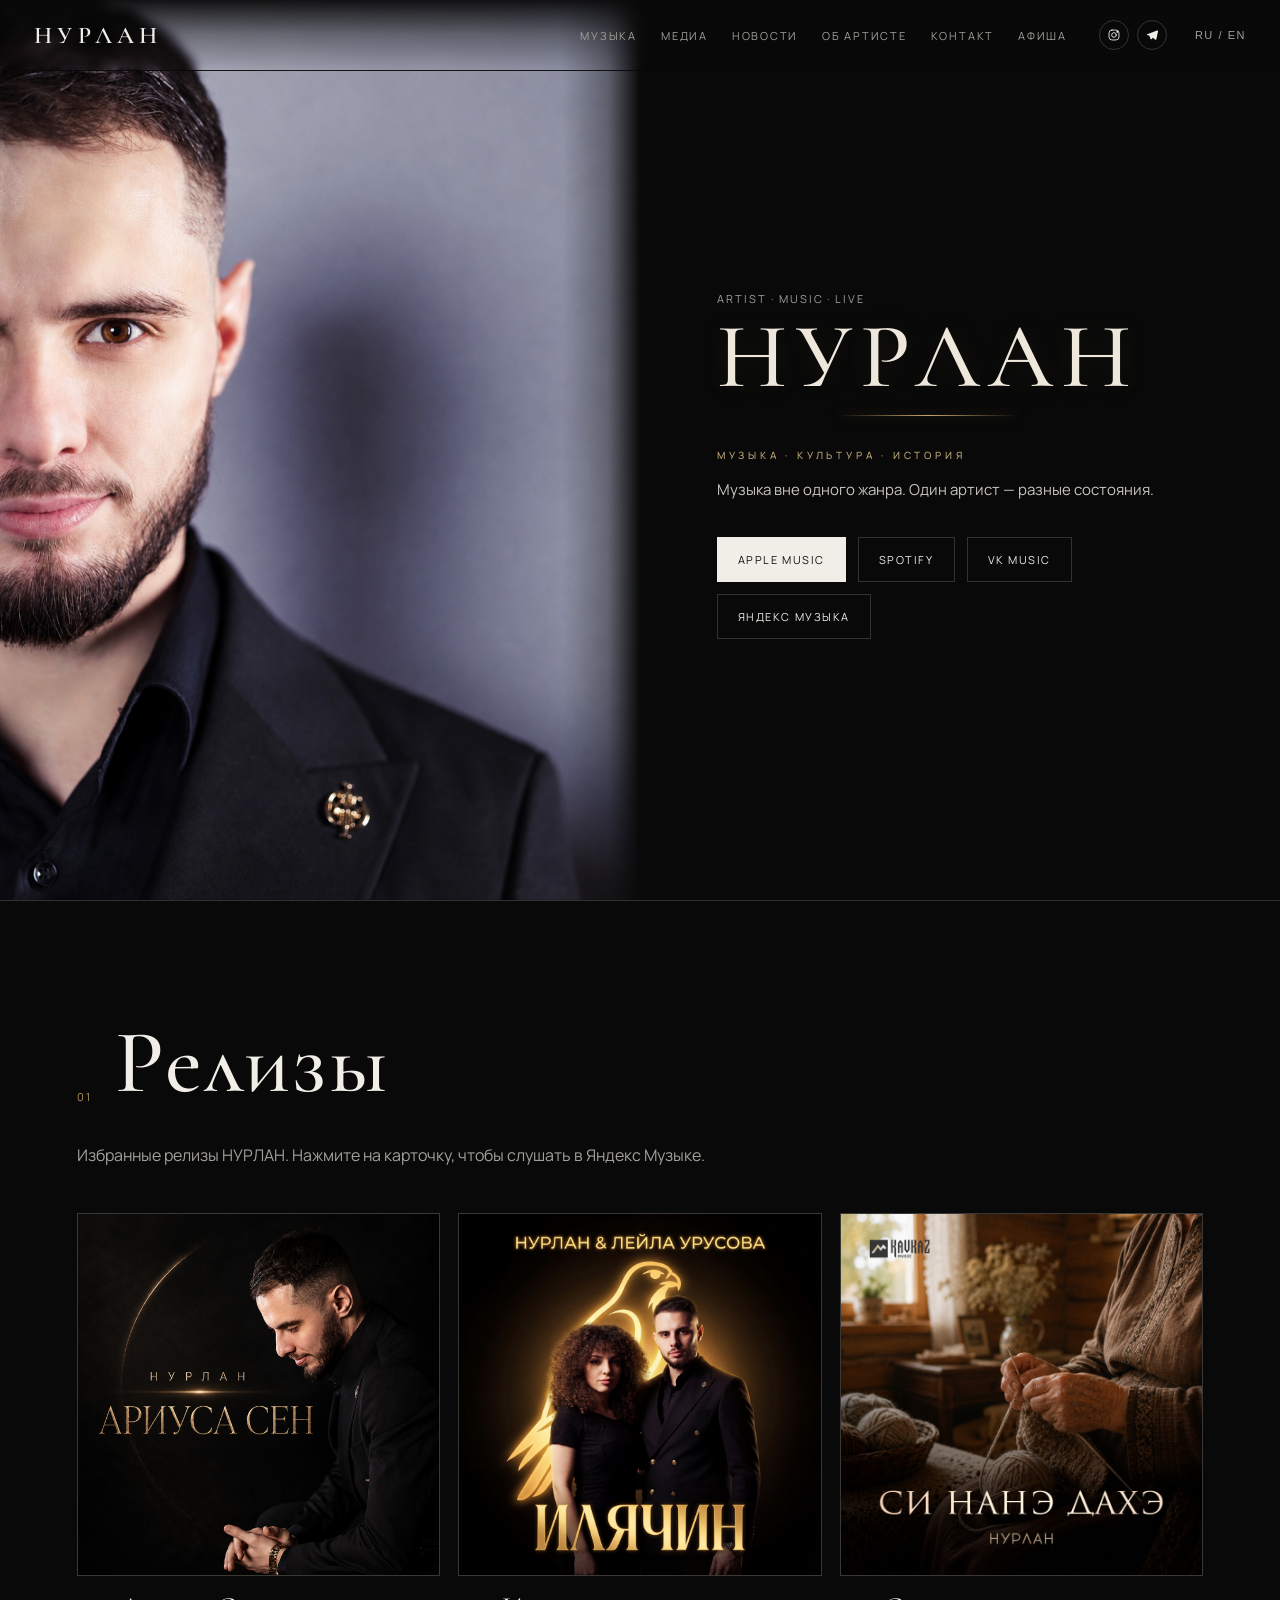
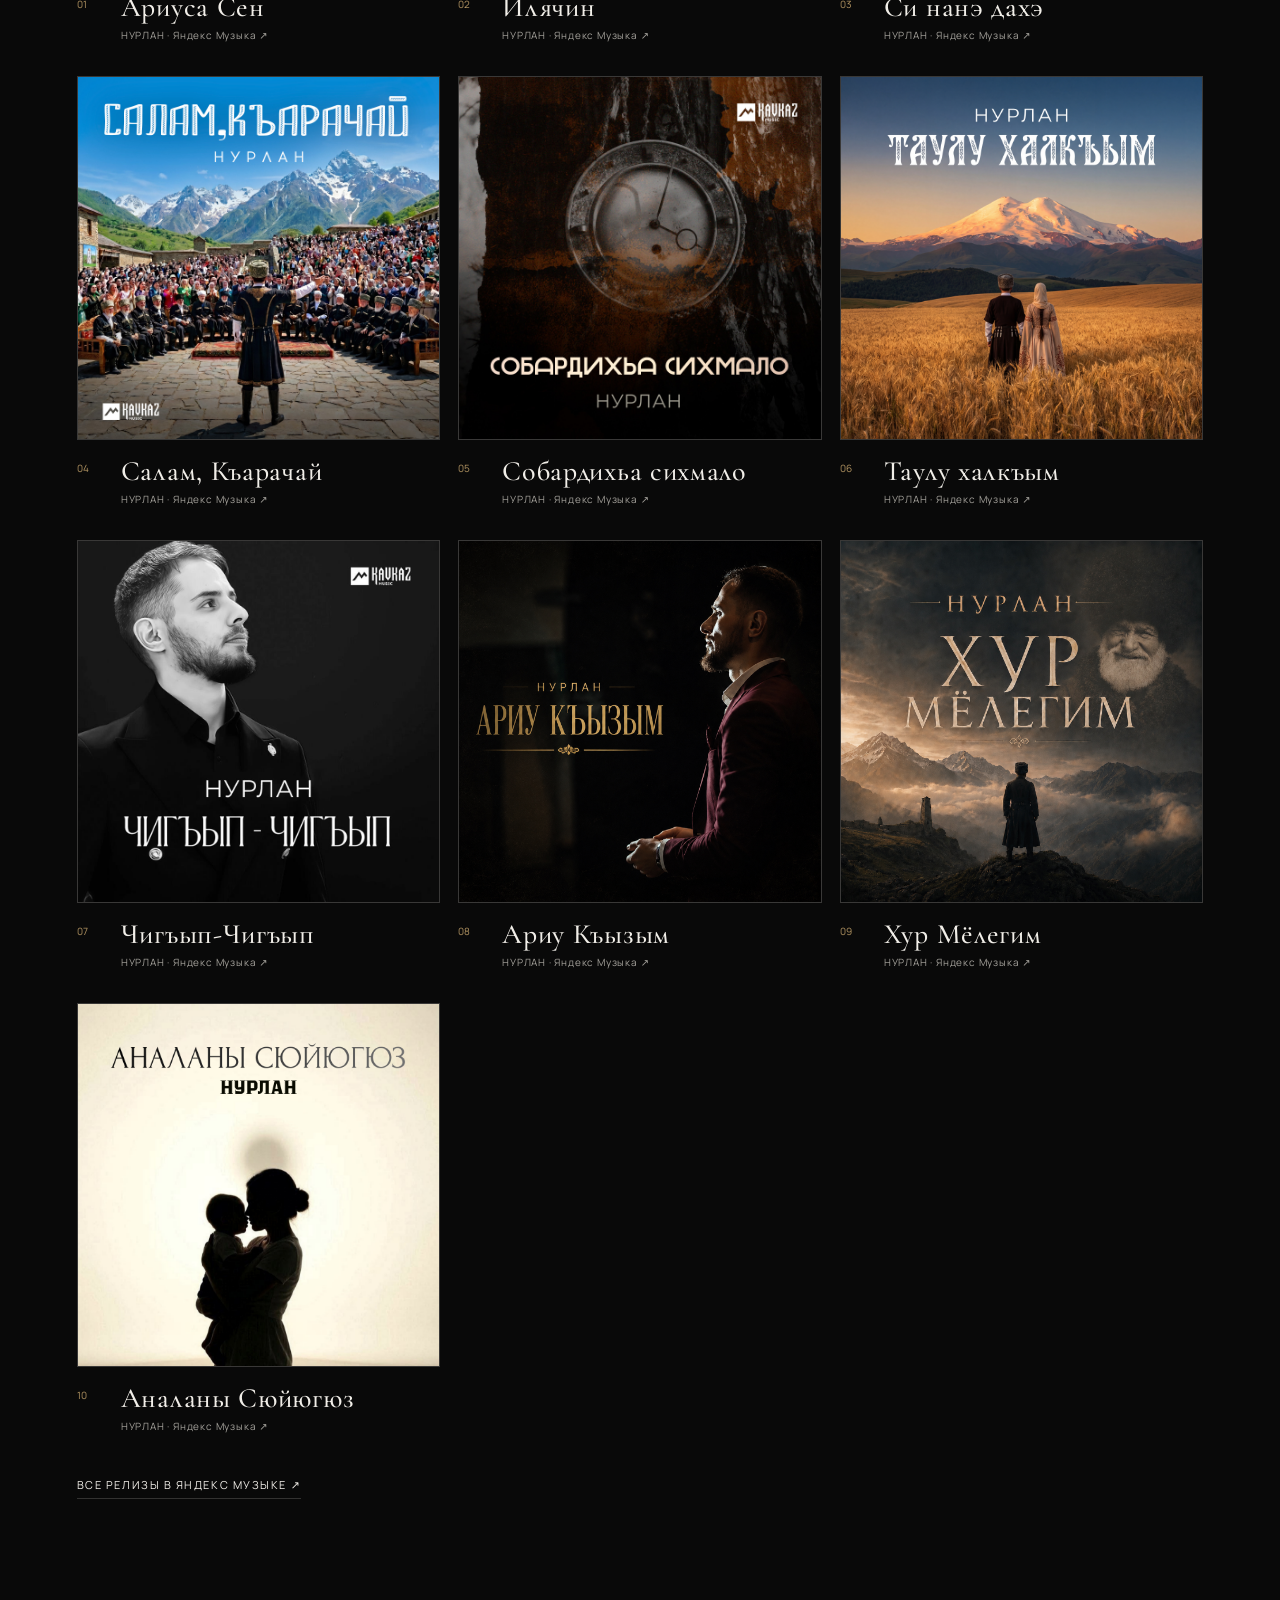
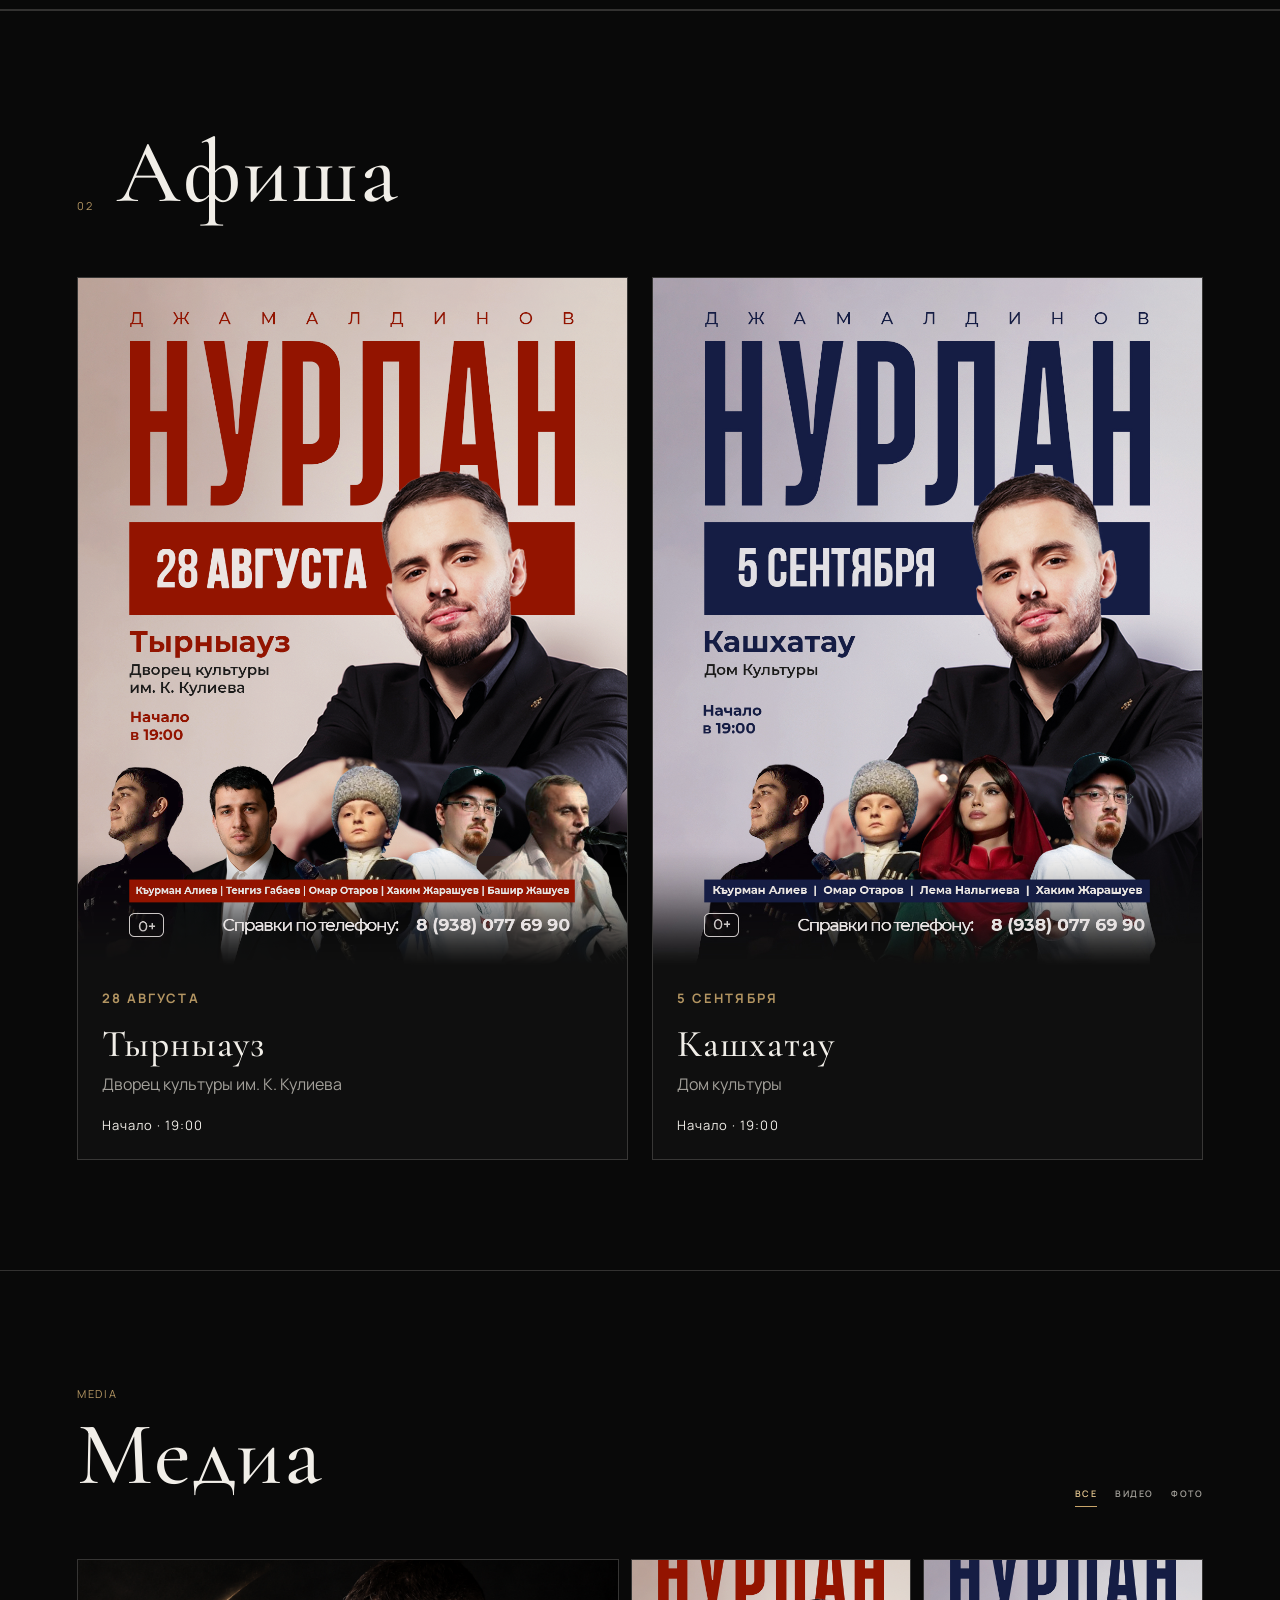
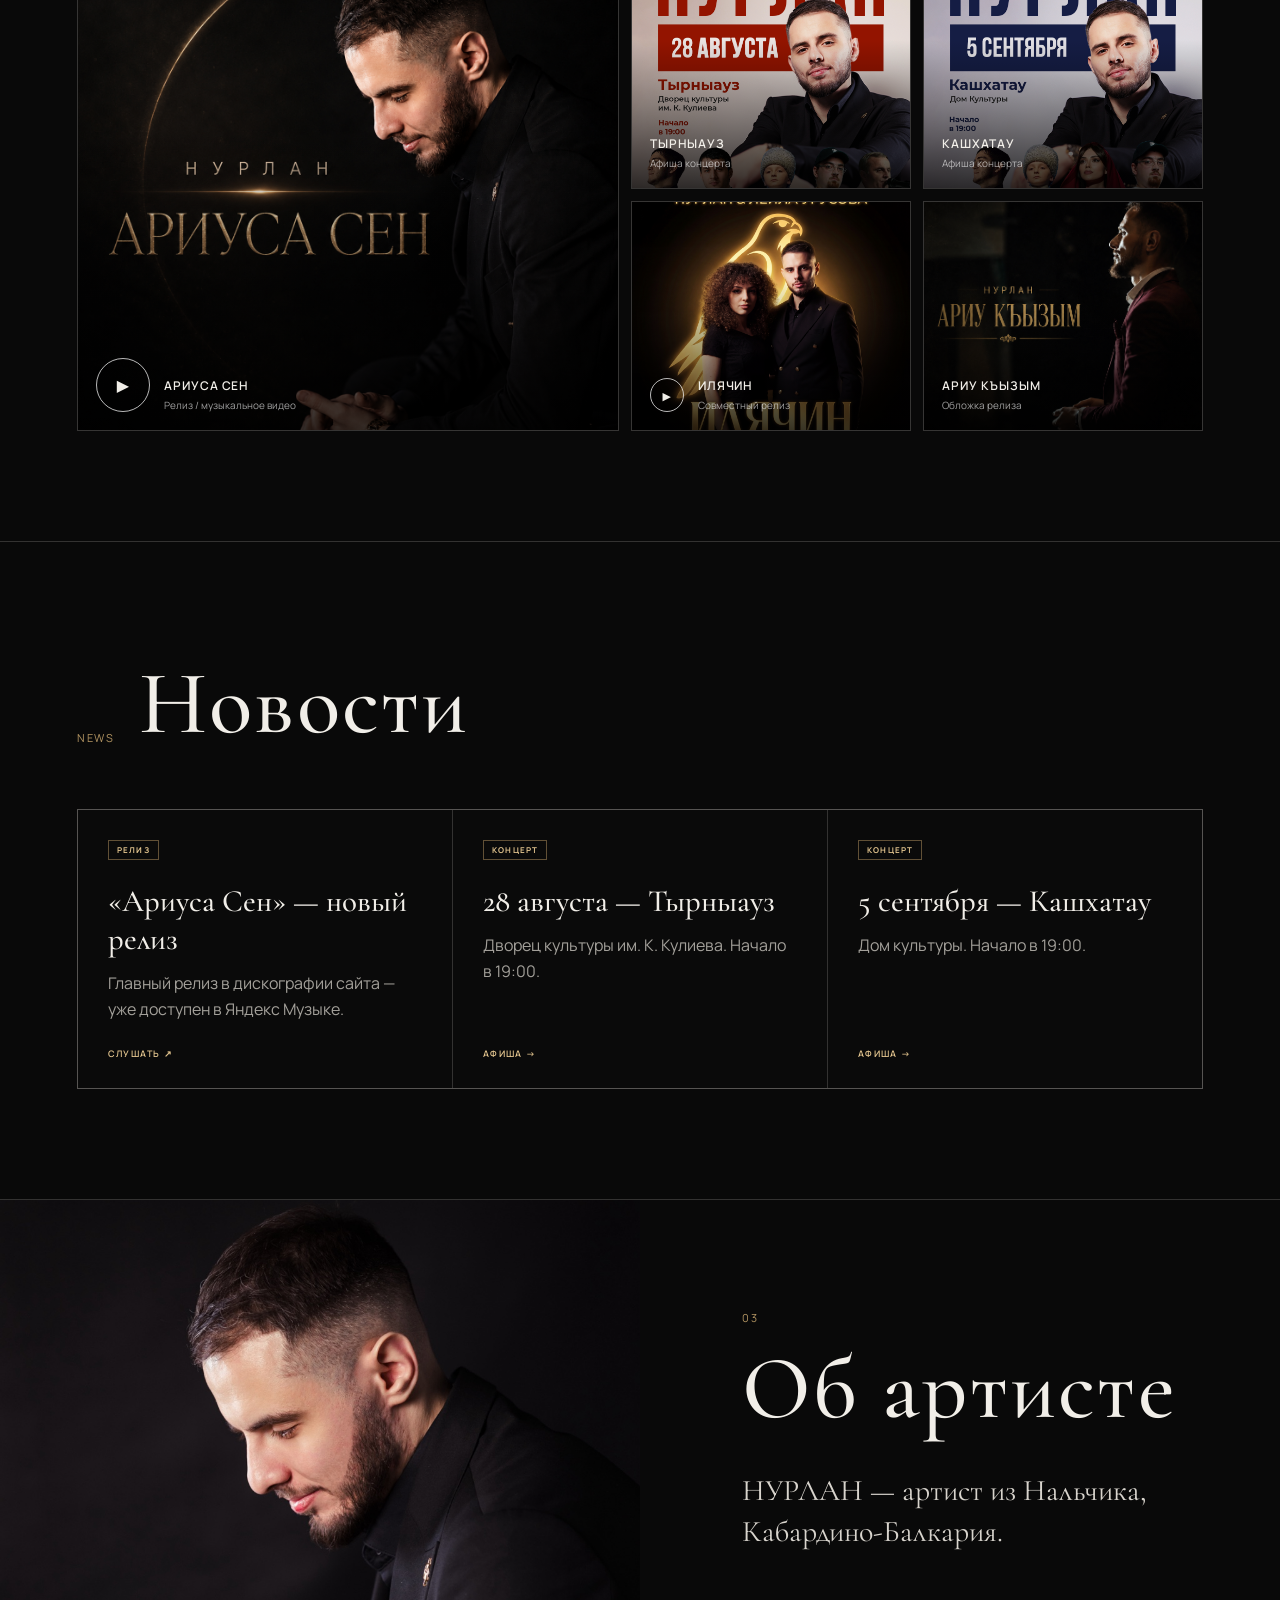
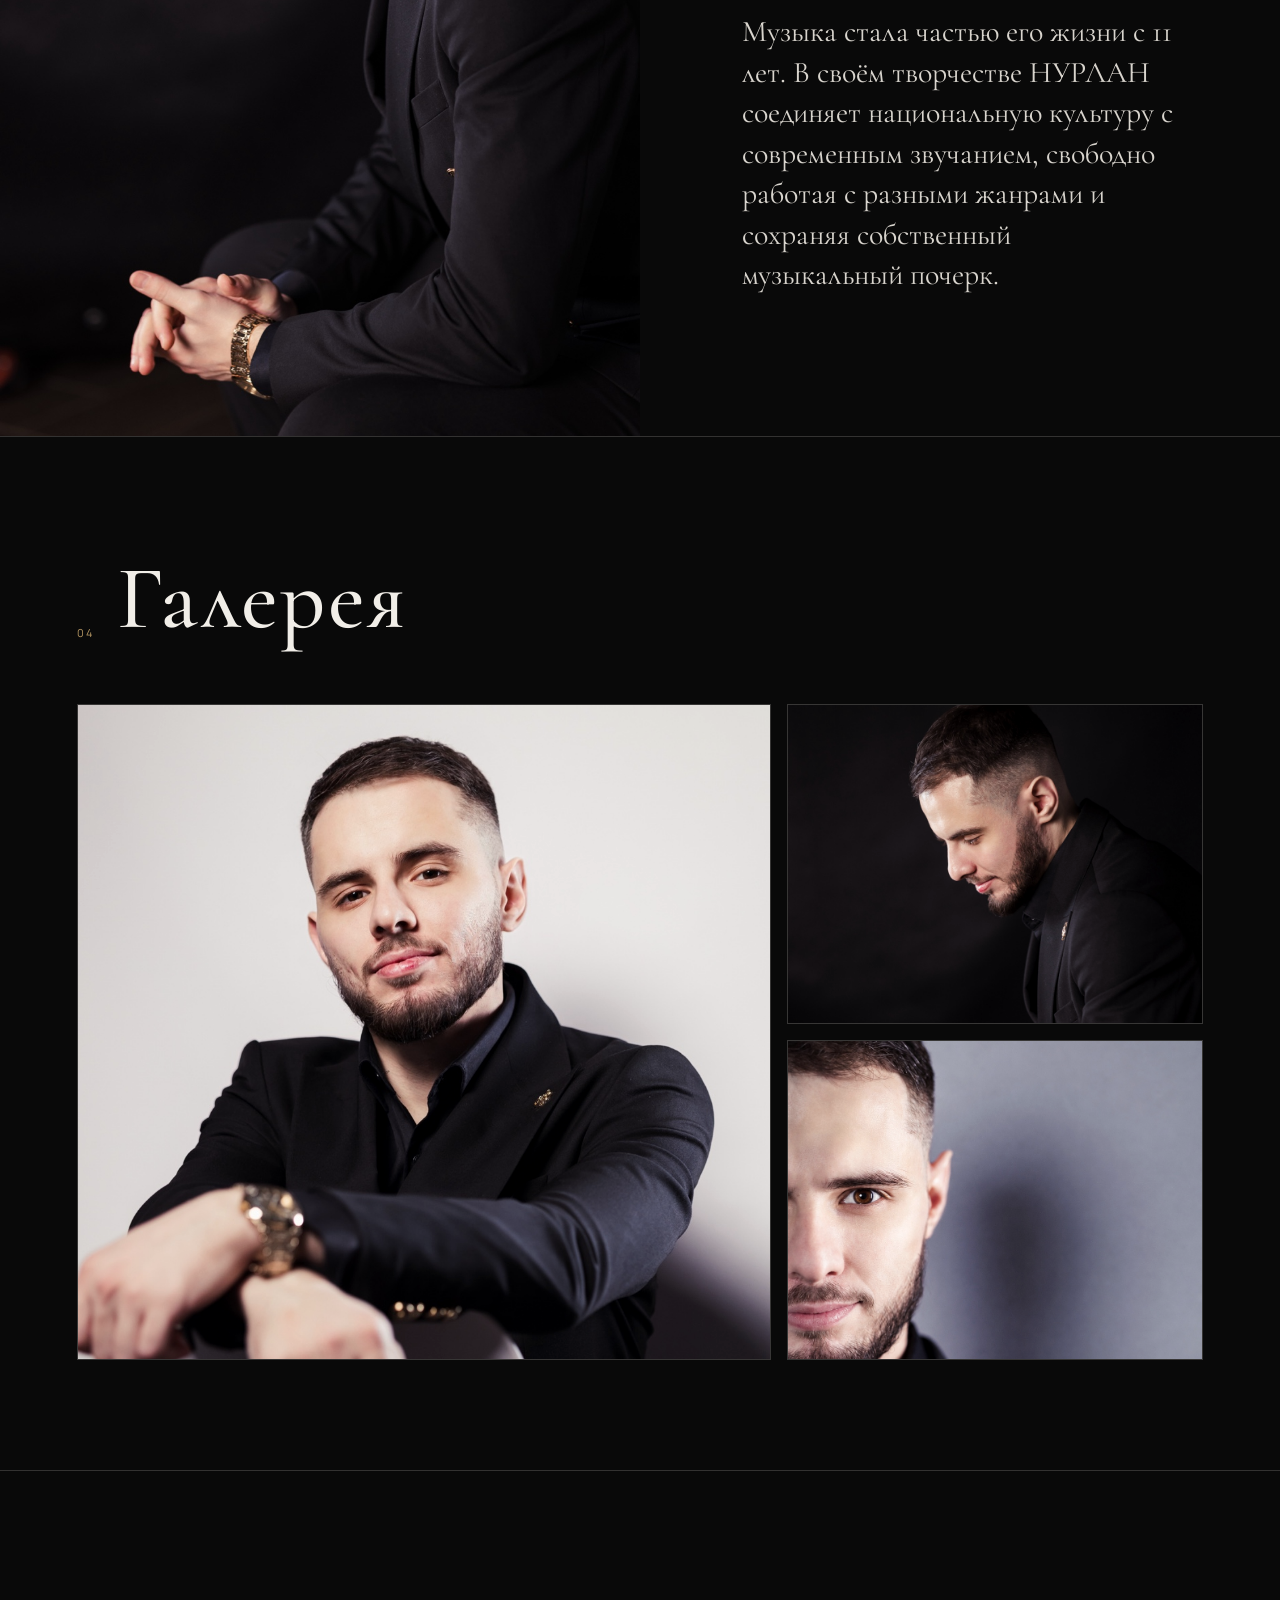
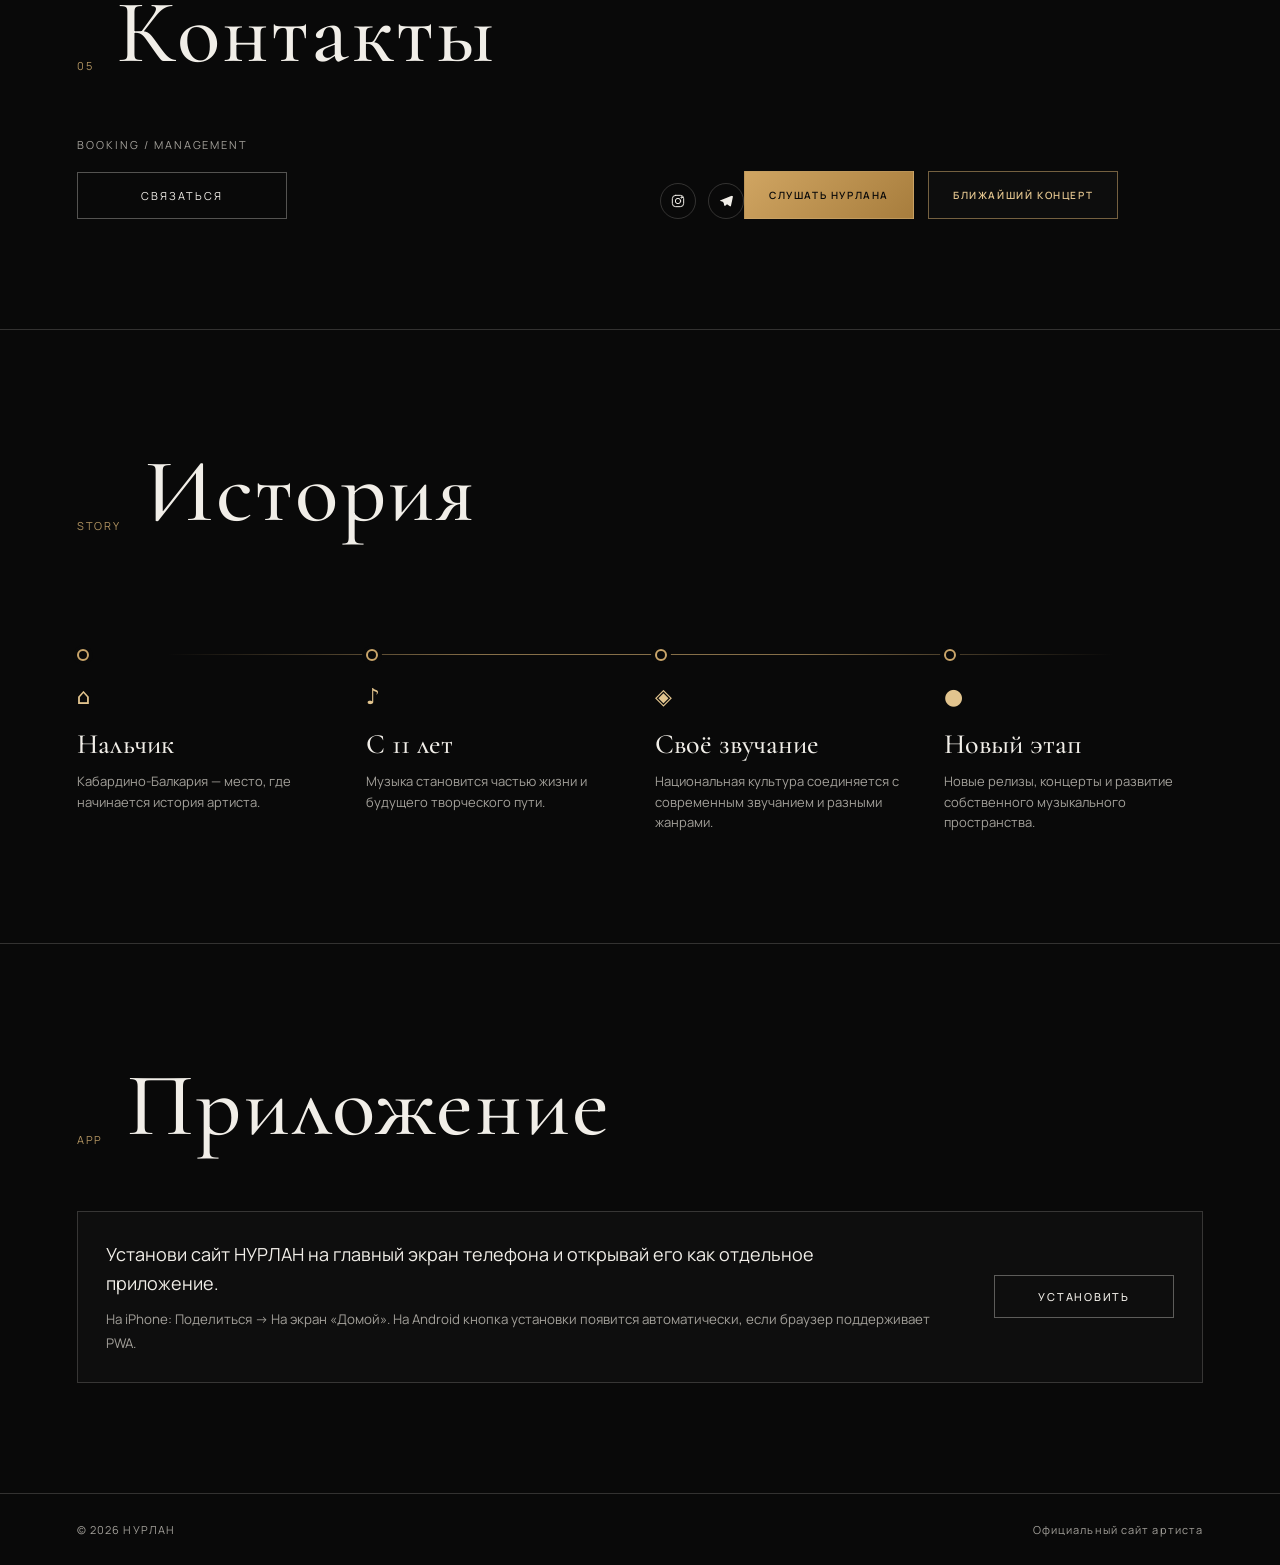
==== commit aaa9815f: "Add files via upload" ====
--- a/index.html
+++ b/index.html
@@ -20,6 +20,8 @@
     <a class="brand" href="#home">НУРЛАН</a>
     <nav class="nav">
       <a href="#music" data-ru="МУЗЫКА" data-en="MUSIC">МУЗЫКА</a>
+      <a href="#media" data-ru="МЕДИА" data-en="MEDIA">МЕДИА</a>
+      <a href="#news" data-ru="НОВОСТИ" data-en="NEWS">НОВОСТИ</a>
       <a href="#about" data-ru="ОБ АРТИСТЕ" data-en="ABOUT">ОБ АРТИСТЕ</a>
       <a href="#contact" data-ru="КОНТАКТ" data-en="CONTACT">КОНТАКТ</a>
       <a href="#events" data-ru="АФИША" data-en="EVENTS">АФИША</a>
@@ -36,6 +38,8 @@
     <button class="mobile-menu" id="mobileMenuBtn" aria-label="Open menu">MENU</button>
     <div class="mobile-drawer" id="mobileDrawer">
       <a href="#music" data-ru="МУЗЫКА" data-en="MUSIC">МУЗЫКА</a>
+        <a href="#media" data-ru="МЕДИА" data-en="MEDIA">МЕДИА</a>
+        <a href="#news" data-ru="НОВОСТИ" data-en="NEWS">НОВОСТИ</a>
       <a href="#about" data-ru="ОБ АРТИСТЕ" data-en="ABOUT">ОБ АРТИСТЕ</a>
       <a href="#contact" data-ru="КОНТАКТ" data-en="CONTACT">КОНТАКТ</a>
       <a href="#events" data-ru="АФИША" data-en="EVENTS">АФИША</a>
@@ -170,6 +174,83 @@
       </div>
     </section>
 
+    <section class="section media-section" id="media">
+      <div class="section-head media-head">
+        <div>
+          <span class="kicker">MEDIA</span>
+          <h2 data-ru="Медиа" data-en="Media">Медиа</h2>
+        </div>
+        <div class="media-tabs" role="tablist" aria-label="Media filter">
+          <button class="media-tab active" data-filter="all" type="button" data-ru="ВСЕ" data-en="ALL">ВСЕ</button>
+          <button class="media-tab" data-filter="video" type="button" data-ru="ВИДЕО" data-en="VIDEO">ВИДЕО</button>
+          <button class="media-tab" data-filter="photo" type="button" data-ru="ФОТО" data-en="PHOTO">ФОТО</button>
+        </div>
+      </div>
+      <div class="media-grid">
+        <a class="media-card media-card-main" data-type="video" href="#music">
+          <img src="assets/ariusa-sen.png" alt="НУРЛАН — Ариуса Сен" loading="lazy">
+          <div class="media-overlay">
+            <span class="media-play">▶</span>
+            <div><b data-ru="АРИУСА СЕН" data-en="ARIUSA SEN">АРИУСА СЕН</b><small data-ru="Релиз / музыкальное видео" data-en="Release / music video">Релиз / музыкальное видео</small></div>
+          </div>
+        </a>
+        <a class="media-card" data-type="photo" href="#events">
+          <img src="assets/event-2026-08-28-tyrnyauz.png" alt="Афиша — Тырныауз" loading="lazy">
+          <div class="media-overlay"><div><b data-ru="ТЫРНЫАУЗ" data-en="TYRNYAUZ">ТЫРНЫАУЗ</b><small data-ru="Афиша концерта" data-en="Concert poster">Афиша концерта</small></div></div>
+        </a>
+        <a class="media-card" data-type="photo" href="#events">
+          <img src="assets/event-2026-09-05-kashkhatau.jpg" alt="Афиша — Кашхатау" loading="lazy">
+          <div class="media-overlay"><div><b data-ru="КАШХАТАУ" data-en="KASHKHATAU">КАШХАТАУ</b><small data-ru="Афиша концерта" data-en="Concert poster">Афиша концерта</small></div></div>
+        </a>
+        <a class="media-card" data-type="video" href="#music">
+          <img src="assets/ilyachin.png" alt="НУРЛАН — Илячин" loading="lazy">
+          <div class="media-overlay"><span class="media-play small">▶</span><div><b data-ru="ИЛЯЧИН" data-en="ILYACHIN">ИЛЯЧИН</b><small data-ru="Совместный релиз" data-en="Collaboration release">Совместный релиз</small></div></div>
+        </a>
+        <a class="media-card" data-type="photo" href="#music">
+          <img src="assets/ariu-kyzym.png" alt="НУРЛАН — Ариу Къызым" loading="lazy">
+          <div class="media-overlay"><div><b data-ru="АРИУ КЪЫЗЫМ" data-en="ARIU KYZYM">АРИУ КЪЫЗЫМ</b><small data-ru="Обложка релиза" data-en="Release artwork">Обложка релиза</small></div></div>
+        </a>
+      </div>
+    </section>
+
+    <section class="section news-section" id="news">
+      <div class="section-head">
+        <span class="kicker">NEWS</span>
+        <h2 data-ru="Новости" data-en="News">Новости</h2>
+      </div>
+      <div class="news-grid">
+        <article class="news-card">
+          <span class="news-tag" data-ru="РЕЛИЗ" data-en="RELEASE">РЕЛИЗ</span>
+          <h3 data-ru="«Ариуса Сен» — новый релиз" data-en="“Ariusa Sen” — new release">«Ариуса Сен» — новый релиз</h3>
+          <p data-ru="Главный релиз в дискографии сайта — уже доступен в Яндекс Музыке."
+             data-en="The featured release is now available on Yandex Music.">
+             Главный релиз в дискографии сайта — уже доступен в Яндекс Музыке.
+          </p>
+          <a href="https://music.yandex.ru/album/39880257/track/146494097" target="_blank" rel="noopener" data-ru="СЛУШАТЬ ↗" data-en="LISTEN ↗">СЛУШАТЬ ↗</a>
+        </article>
+        <article class="news-card">
+          <span class="news-tag" data-ru="КОНЦЕРТ" data-en="CONCERT">КОНЦЕРТ</span>
+          <h3 data-ru="28 августа — Тырныауз" data-en="28 August — Tyrnyauz">28 августа — Тырныауз</h3>
+          <p data-ru="Дворец культуры им. К. Кулиева. Начало в 19:00."
+             data-en="K. Kuliev Palace of Culture. Starts at 19:00.">
+             Дворец культуры им. К. Кулиева. Начало в 19:00.
+          </p>
+          <a href="#events" data-ru="АФИША →" data-en="EVENTS →">АФИША →</a>
+        </article>
+        <article class="news-card">
+          <span class="news-tag" data-ru="КОНЦЕРТ" data-en="CONCERT">КОНЦЕРТ</span>
+          <h3 data-ru="5 сентября — Кашхатау" data-en="5 September — Kashkhatau">5 сентября — Кашхатау</h3>
+          <p data-ru="Дом культуры. Начало в 19:00."
+             data-en="House of Culture. Starts at 19:00.">
+             Дом культуры. Начало в 19:00.
+          </p>
+          <a href="#events" data-ru="АФИША →" data-en="EVENTS →">АФИША →</a>
+        </article>
+      </div>
+    </section>
+
+
+
 <section class="section split" id="about">
       <div class="portrait portrait-dark"></div>
       <div class="about-copy">
@@ -223,10 +304,49 @@
               <svg viewBox="0 0 24 24" aria-hidden="true"><path d="M20.6 4.2 3.9 10.7c-1.1.4-1.1 1.1-.2 1.4l4.3 1.3 1.6 5c.2.6.1.8.8.8.5 0 .8-.2 1-.4l2.1-2 4.4 3.2c.8.5 1.4.2 1.6-.8l2.8-13.3c.3-1.2-.5-1.8-1.7-1.4Z"></path><path d="m8 13.4 9.5-6c.5-.3.9-.1.5.2l-7.9 7.1-.3 3.2"></path></svg>
             </a>
           </div>
-        </div>
-      </div>
-    </section>
-  <section class="section install-section"><div class="section-head"><span class="kicker">APP</span><h2 data-ru="Приложение" data-en="App">Приложение</h2></div><div class="install-card"><div><p data-ru="Установи сайт НУРЛАН на главный экран телефона и открывай его как отдельное приложение." data-en="Install NURLAN on your home screen and open it like a standalone app.">Установи сайт НУРЛАН на главный экран телефона и открывай его как отдельное приложение.</p><small data-ru="На iPhone: Поделиться → На экран «Домой». На Android кнопка установки появится автоматически, если браузер поддерживает PWA." data-en="On iPhone: Share → Add to Home Screen. On Android the install button appears automatically when supported.">На iPhone: Поделиться → На экран «Домой». На Android кнопка установки появится автоматически, если браузер поддерживает PWA.</small></div><button class="install-app-button" id="installAppBtn" type="button" data-ru="УСТАНОВИТЬ" data-en="INSTALL">УСТАНОВИТЬ</button></div></section></main>
+        
+          <div class="hero-portal-actions">
+            <a class="portal-primary" href="#music" data-ru="СЛУШАТЬ НУРЛАНА" data-en="LISTEN TO NURLAN">СЛУШАТЬ НУРЛАНА</a>
+            <a class="portal-secondary" href="#events" data-ru="БЛИЖАЙШИЙ КОНЦЕРТ" data-en="NEXT CONCERT">БЛИЖАЙШИЙ КОНЦЕРТ</a>
+          </div>
+</div>
+      </div>
+    </section>
+  
+    <section class="section timeline-section" id="story">
+      <div class="section-head">
+        <span class="kicker">STORY</span>
+        <h2 data-ru="История" data-en="Story">История</h2>
+      </div>
+      <div class="timeline">
+        <div class="timeline-item">
+          <span class="timeline-dot"></span>
+          <div class="timeline-icon">⌂</div>
+          <h3 data-ru="Нальчик" data-en="Nalchik">Нальчик</h3>
+          <p data-ru="Кабардино-Балкария — место, где начинается история артиста." data-en="Kabardino-Balkaria — where the artist’s story begins.">Кабардино-Балкария — место, где начинается история артиста.</p>
+        </div>
+        <div class="timeline-item">
+          <span class="timeline-dot"></span>
+          <div class="timeline-icon">♪</div>
+          <h3 data-ru="С 11 лет" data-en="Since age 11">С 11 лет</h3>
+          <p data-ru="Музыка становится частью жизни и будущего творческого пути." data-en="Music becomes part of life and the future creative path.">Музыка становится частью жизни и будущего творческого пути.</p>
+        </div>
+        <div class="timeline-item">
+          <span class="timeline-dot"></span>
+          <div class="timeline-icon">◈</div>
+          <h3 data-ru="Своё звучание" data-en="Own sound">Своё звучание</h3>
+          <p data-ru="Национальная культура соединяется с современным звучанием и разными жанрами." data-en="National culture meets contemporary sound and multiple genres.">Национальная культура соединяется с современным звучанием и разными жанрами.</p>
+        </div>
+        <div class="timeline-item">
+          <span class="timeline-dot"></span>
+          <div class="timeline-icon">●</div>
+          <h3 data-ru="Новый этап" data-en="New chapter">Новый этап</h3>
+          <p data-ru="Новые релизы, концерты и развитие собственного музыкального пространства." data-en="New releases, live shows and growth of the artist’s own music world.">Новые релизы, концерты и развитие собственного музыкального пространства.</p>
+        </div>
+      </div>
+    </section>
+
+<section class="section install-section"><div class="section-head"><span class="kicker">APP</span><h2 data-ru="Приложение" data-en="App">Приложение</h2></div><div class="install-card"><div><p data-ru="Установи сайт НУРЛАН на главный экран телефона и открывай его как отдельное приложение." data-en="Install NURLAN on your home screen and open it like a standalone app.">Установи сайт НУРЛАН на главный экран телефона и открывай его как отдельное приложение.</p><small data-ru="На iPhone: Поделиться → На экран «Домой». На Android кнопка установки появится автоматически, если браузер поддерживает PWA." data-en="On iPhone: Share → Add to Home Screen. On Android the install button appears automatically when supported.">На iPhone: Поделиться → На экран «Домой». На Android кнопка установки появится автоматически, если браузер поддерживает PWA.</small></div><button class="install-app-button" id="installAppBtn" type="button" data-ru="УСТАНОВИТЬ" data-en="INSTALL">УСТАНОВИТЬ</button></div></section></main>
 
   <footer>
     <span>© 2026 НУРЛАН</span>
--- a/styles.css
+++ b/styles.css
@@ -695,3 +695,59 @@
 @media(max-width:700px){
   .hero-brand-line{font-size:8px;letter-spacing:.24em;margin-top:16px}
 }
+
+
+/* === Portal upgrade: Media / News / Story === */
+.hero-portal-actions{display:flex;gap:14px;flex-wrap:wrap;margin-top:26px}
+.portal-primary,.portal-secondary{display:inline-flex;align-items:center;justify-content:center;min-height:48px;padding:0 24px;border:1px solid rgba(201,165,106,.55);font:600 10px/1 "Manrope",sans-serif;letter-spacing:.16em}
+.portal-primary{background:linear-gradient(135deg,#d0a562,#a77d3d);color:#090909}
+.portal-secondary{color:var(--brand-gold-soft);background:rgba(255,255,255,.015)}
+.portal-primary:hover,.portal-secondary:hover{transform:translateY(-1px)}
+
+.media-head{display:flex;align-items:end;justify-content:space-between;gap:24px}
+.media-tabs{display:flex;gap:18px}
+.media-tab{appearance:none;border:0;border-bottom:1px solid transparent;background:none;color:var(--muted);padding:0 0 8px;cursor:pointer;font:600 9px/1 "Manrope",sans-serif;letter-spacing:.16em}
+.media-tab.active{color:var(--brand-gold-soft);border-color:var(--brand-gold)}
+.media-grid{display:grid;grid-template-columns:1.45fr .75fr .75fr;grid-auto-rows:230px;gap:12px}
+.media-card{position:relative;overflow:hidden;border:1px solid var(--line);background:#0c0c0c}
+.media-card-main{grid-row:span 2}
+.media-card img{width:100%;height:100%;object-fit:cover;display:block;transition:transform .5s ease,filter .5s ease}
+.media-card:hover img{transform:scale(1.025);filter:brightness(1.08)}
+.media-overlay{position:absolute;inset:0;display:flex;align-items:flex-end;gap:14px;padding:18px;background:linear-gradient(180deg,transparent 35%,rgba(0,0,0,.78))}
+.media-overlay b{display:block;font:600 12px/1.2 "Manrope",sans-serif;letter-spacing:.08em}
+.media-overlay small{display:block;margin-top:5px;color:rgba(255,255,255,.62);font-size:10px}
+.media-play{width:54px;height:54px;border:1px solid rgba(255,255,255,.72);border-radius:50%;display:flex;align-items:center;justify-content:center;font-size:16px}
+.media-play.small{width:34px;height:34px;font-size:11px}
+
+.news-grid{display:grid;grid-template-columns:repeat(3,minmax(0,1fr));gap:1px;background:var(--line);border:1px solid var(--line)}
+.news-card{background:#0a0a0a;padding:30px;min-height:250px;display:flex;flex-direction:column}
+.news-tag{align-self:flex-start;border:1px solid rgba(201,165,106,.45);color:var(--brand-gold-soft);padding:5px 8px;font:700 8px/1 "Manrope",sans-serif;letter-spacing:.15em}
+.news-card h3{font-family:"Cormorant Garamond",serif;font-size:31px;font-weight:500;margin:22px 0 12px}
+.news-card p{color:var(--muted);line-height:1.65;margin:0 0 26px}
+.news-card a{margin-top:auto;font:600 9px/1 "Manrope",sans-serif;letter-spacing:.15em;color:var(--brand-gold-soft)}
+
+.timeline-section{overflow:hidden}
+.timeline{position:relative;display:grid;grid-template-columns:repeat(4,minmax(0,1fr));gap:30px;padding-top:36px}
+.timeline:before{content:"";position:absolute;top:57px;left:8%;right:8%;height:1px;background:linear-gradient(90deg,transparent,var(--brand-gold),var(--brand-gold),transparent);opacity:.65}
+.timeline-item{position:relative;padding-top:48px}
+.timeline-dot{position:absolute;top:16px;left:0;width:12px;height:12px;border-radius:50%;background:#090909;border:2px solid var(--brand-gold);box-shadow:0 0 0 4px #090909}
+.timeline-icon{color:var(--brand-gold-soft);font-size:22px;margin-bottom:16px}
+.timeline-item h3{font-family:"Cormorant Garamond",serif;font-size:28px;font-weight:500;margin:0 0 10px}
+.timeline-item p{color:var(--muted);line-height:1.6;margin:0;font-size:13px}
+
+@media(max-width:900px){
+  .media-grid{grid-template-columns:1fr 1fr;grid-auto-rows:220px}
+  .media-card-main{grid-column:span 2;grid-row:span 2}
+  .news-grid{grid-template-columns:1fr}
+  .timeline{grid-template-columns:1fr 1fr}
+  .timeline:before{display:none}
+}
+@media(max-width:600px){
+  .hero-portal-actions{display:grid;grid-template-columns:1fr}
+  .media-head{align-items:flex-start;flex-direction:column}
+  .media-grid{grid-template-columns:1fr;grid-auto-rows:220px}
+  .media-card-main{grid-column:auto;grid-row:span 2}
+  .timeline{grid-template-columns:1fr}
+  .timeline-item{padding-top:18px;border-top:1px solid var(--line)}
+  .timeline-dot{display:none}
+}
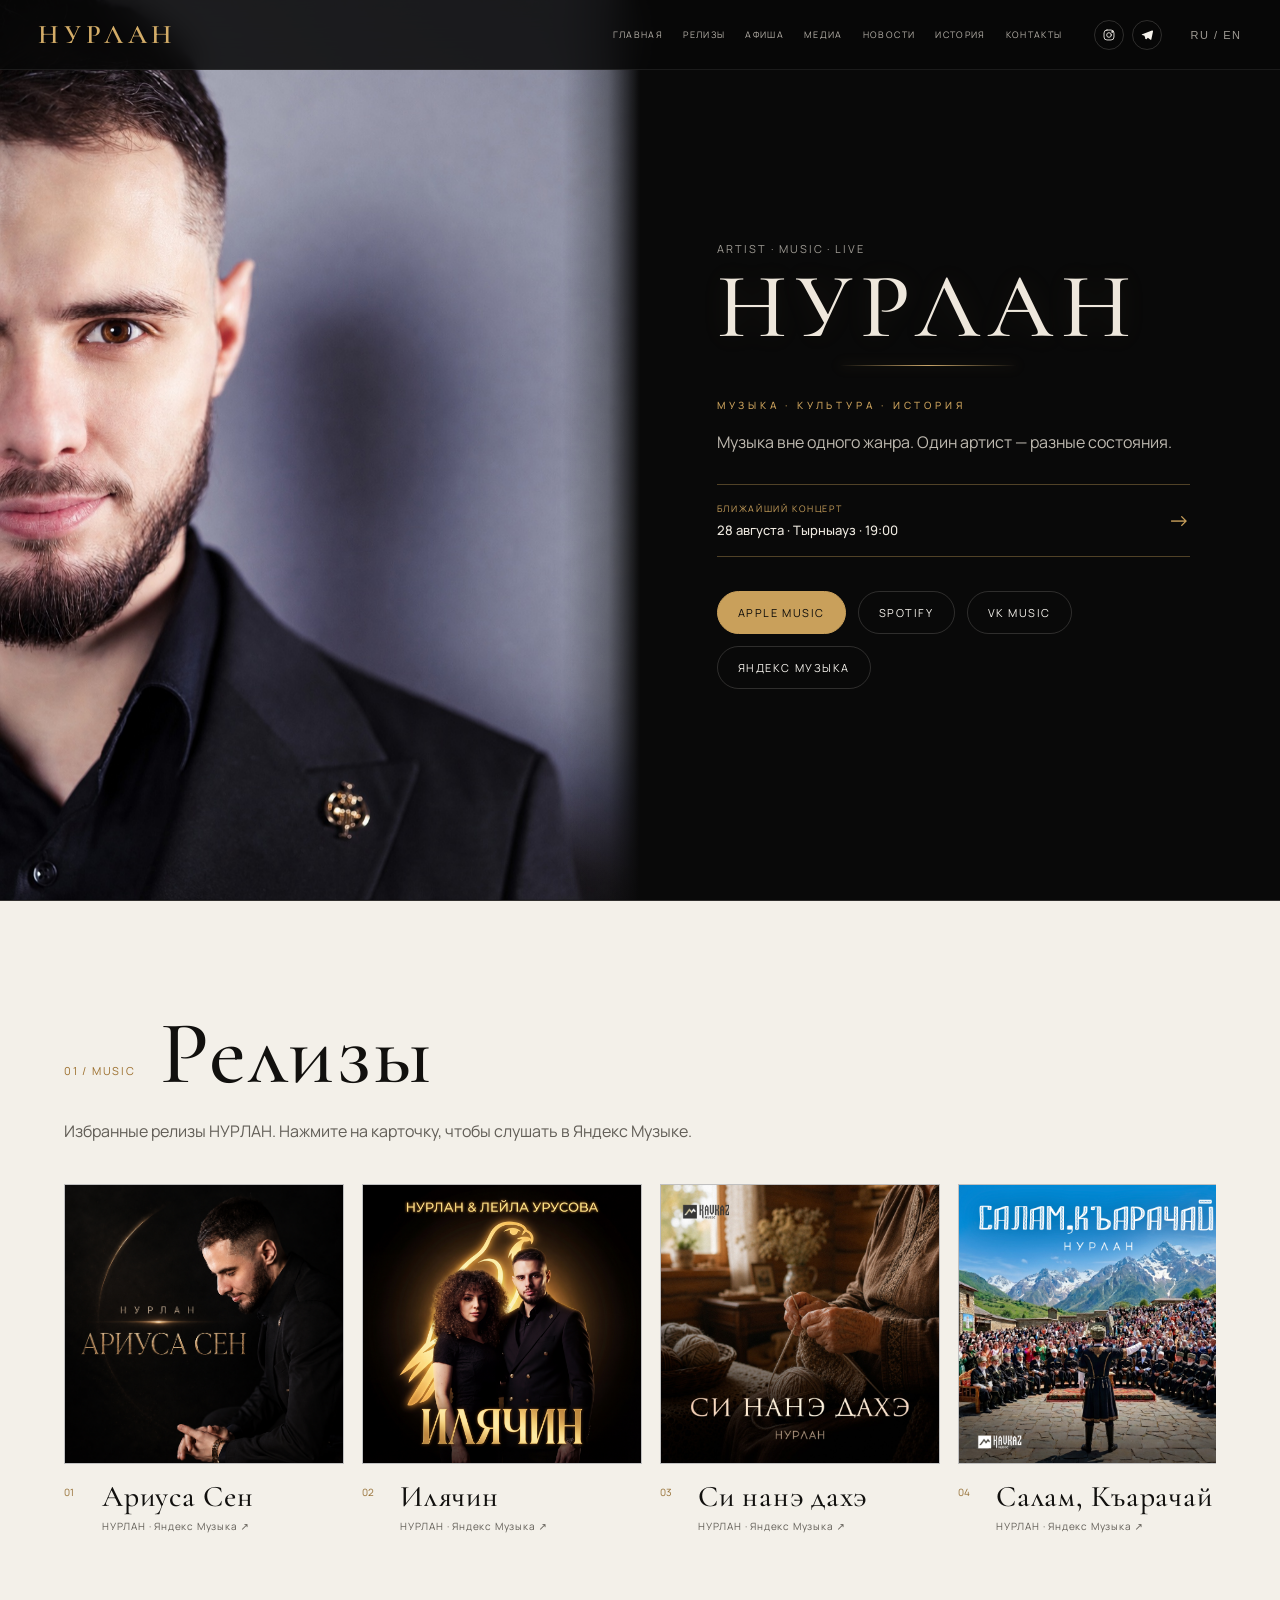
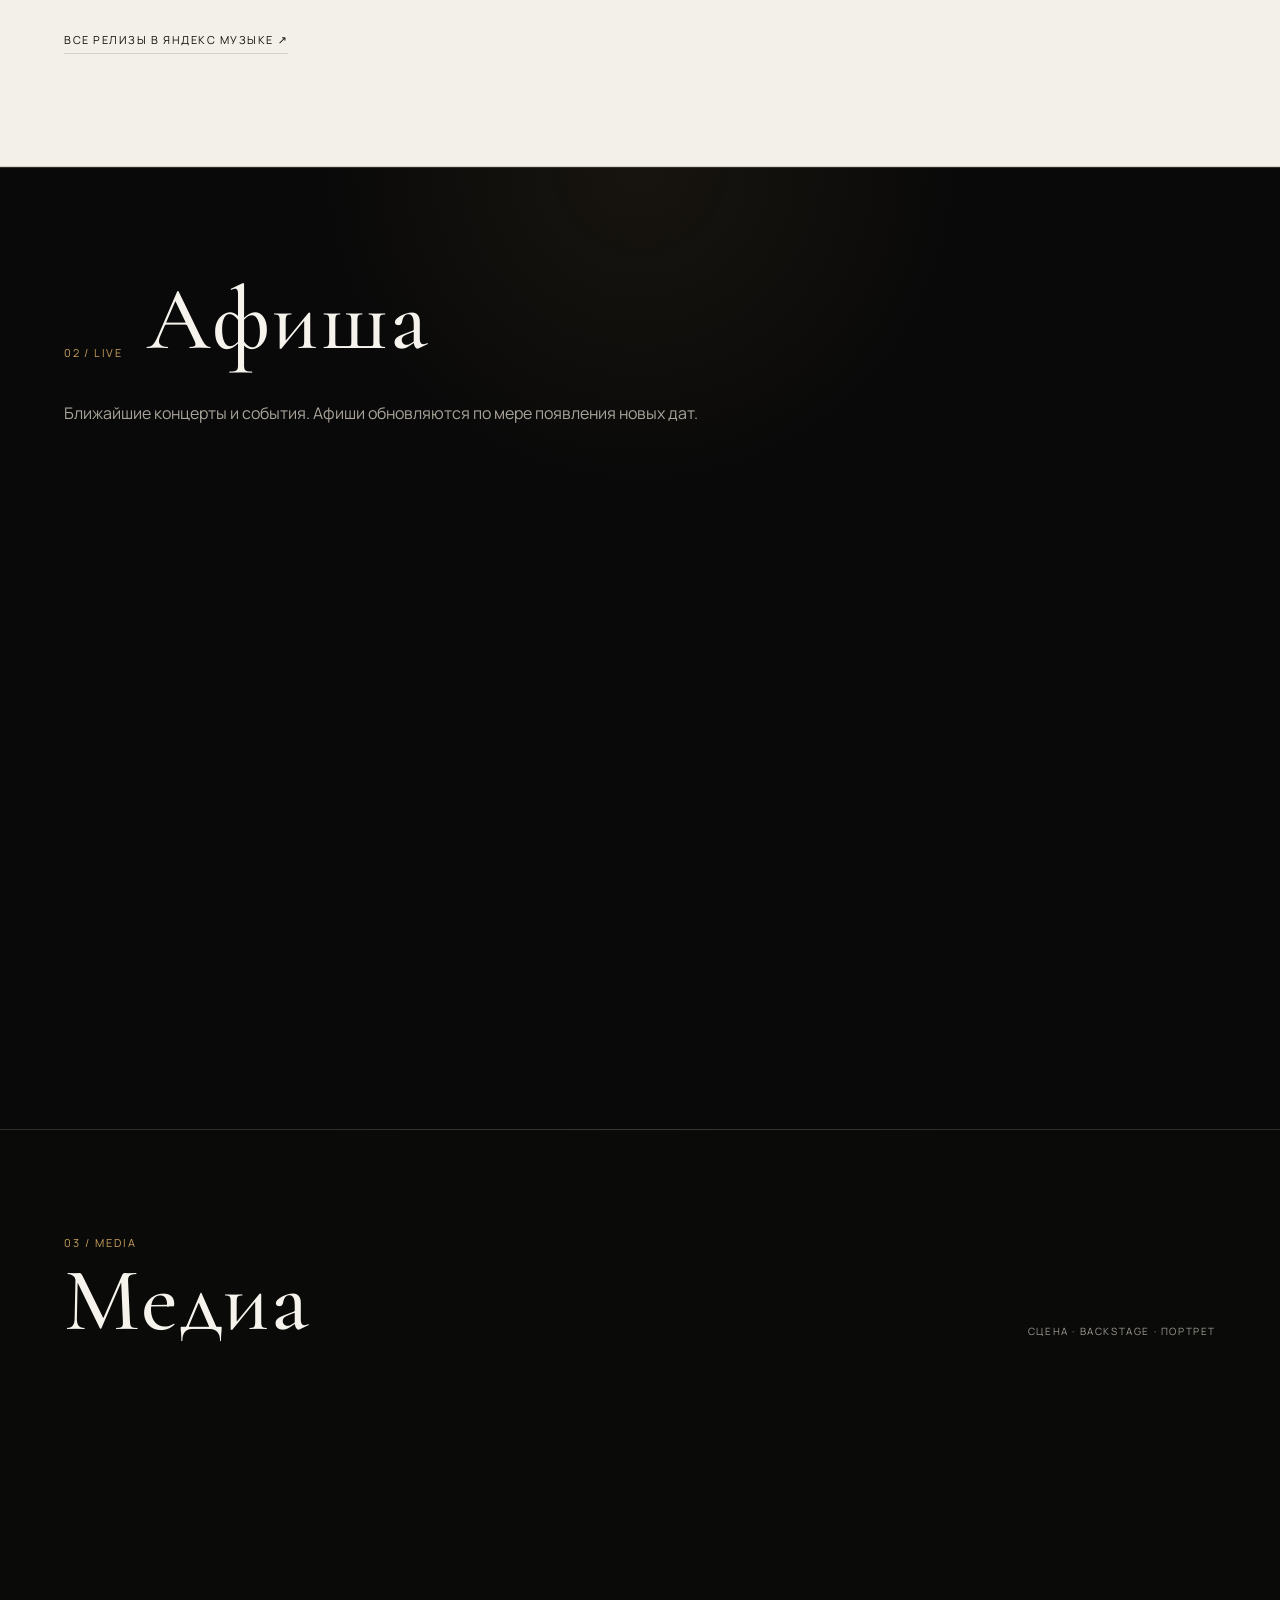
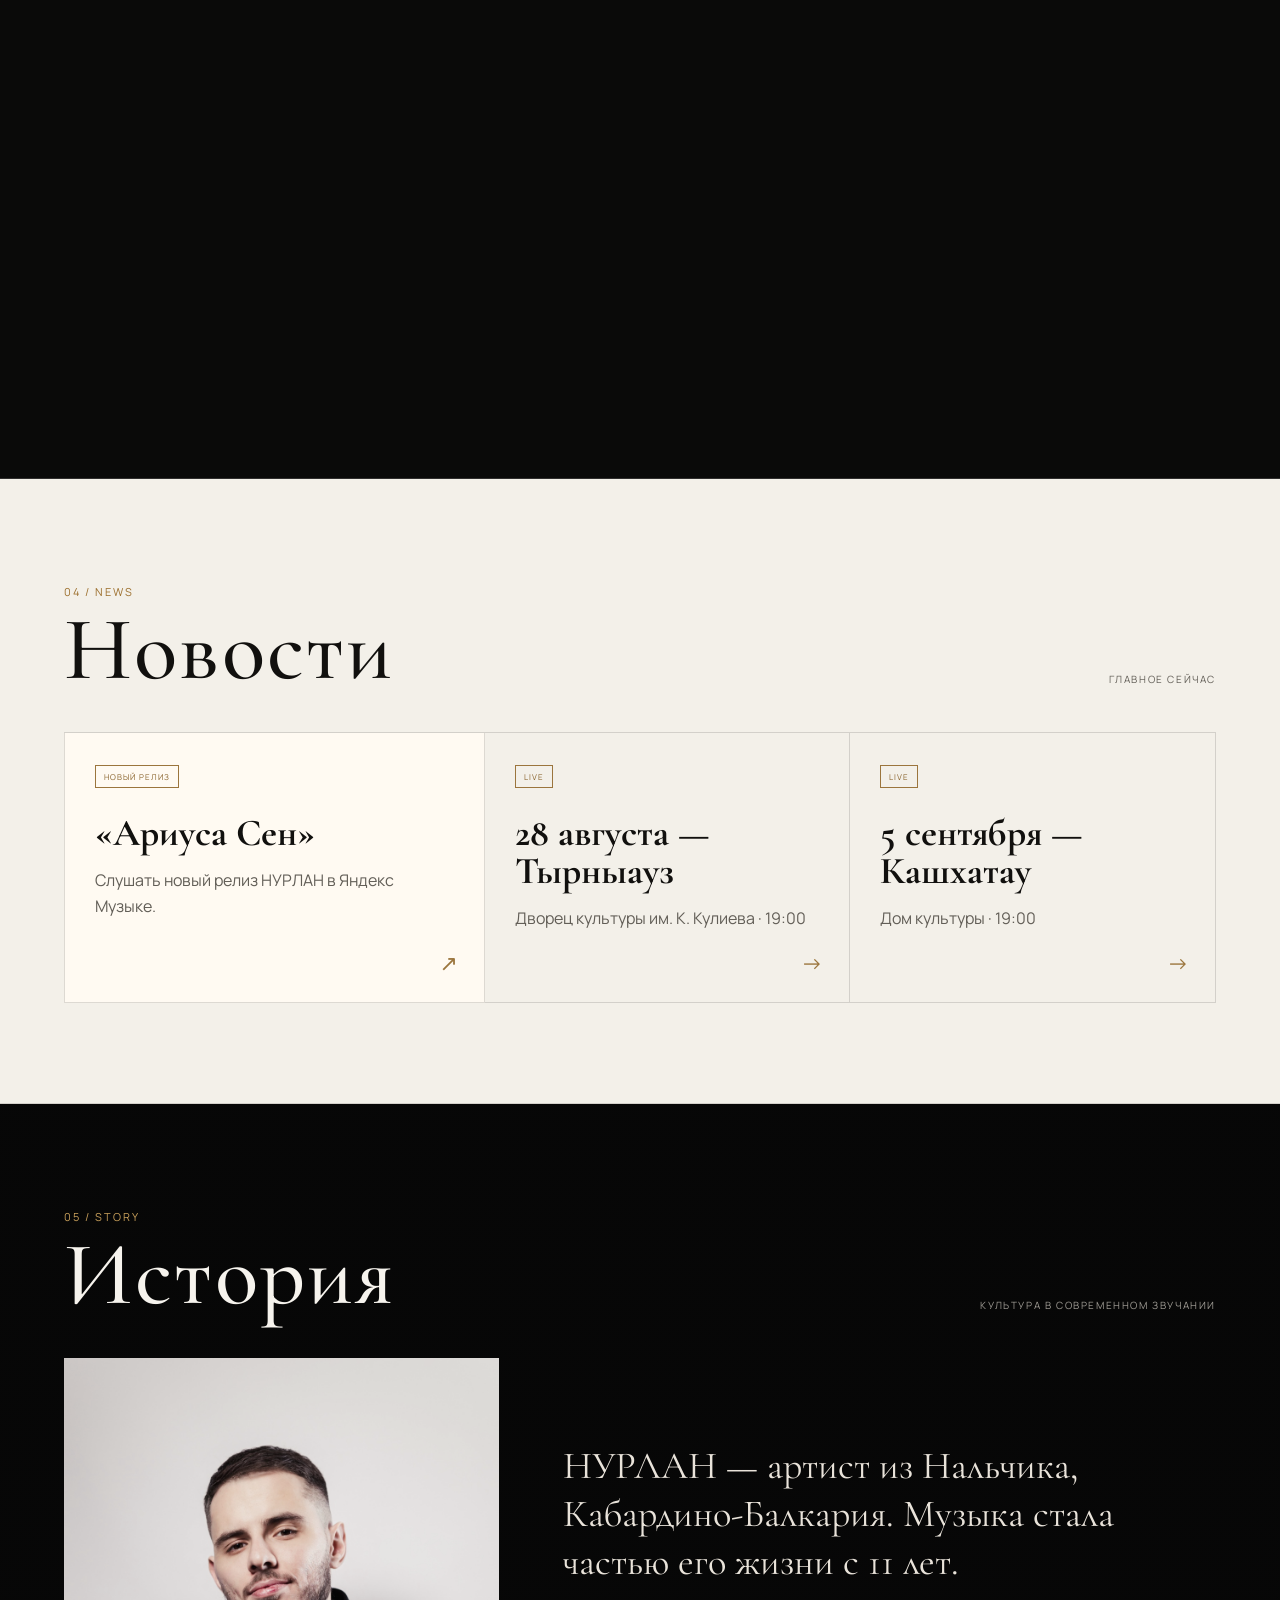
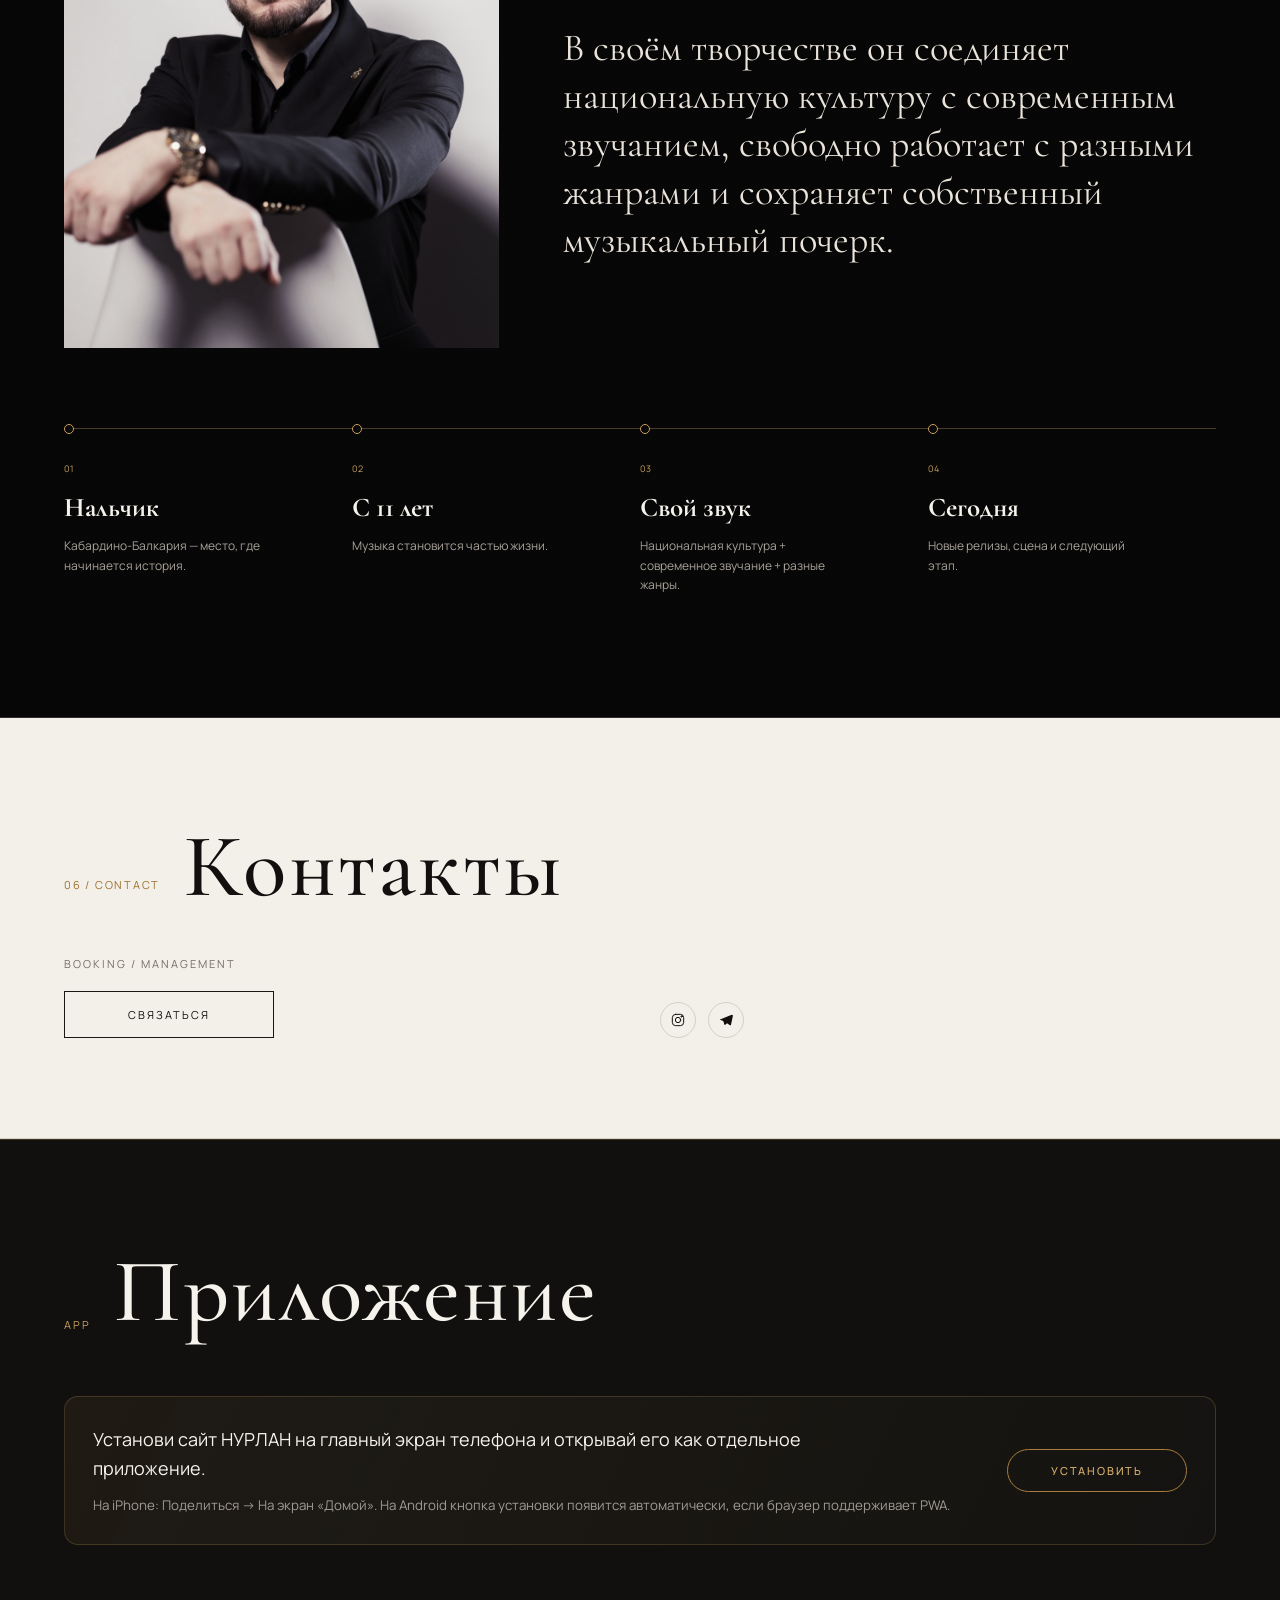
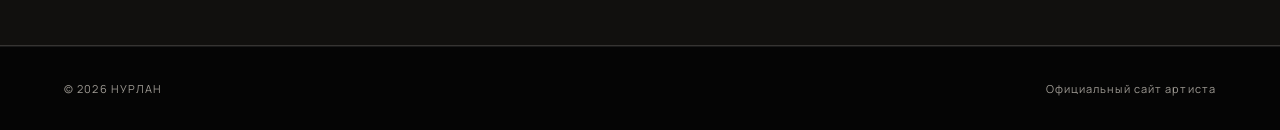
==== commit f6ffb524: "Add files via upload" ====
--- a/index.html
+++ b/index.html
@@ -19,12 +19,13 @@
   <header class="topbar">
     <a class="brand" href="#home">НУРЛАН</a>
     <nav class="nav">
-      <a href="#music" data-ru="МУЗЫКА" data-en="MUSIC">МУЗЫКА</a>
+      <a href="#home" data-ru="ГЛАВНАЯ" data-en="HOME">ГЛАВНАЯ</a>
+      <a href="#music" data-ru="РЕЛИЗЫ" data-en="RELEASES">РЕЛИЗЫ</a>
+      <a href="#events" data-ru="АФИША" data-en="EVENTS">АФИША</a>
       <a href="#media" data-ru="МЕДИА" data-en="MEDIA">МЕДИА</a>
       <a href="#news" data-ru="НОВОСТИ" data-en="NEWS">НОВОСТИ</a>
-      <a href="#about" data-ru="ОБ АРТИСТЕ" data-en="ABOUT">ОБ АРТИСТЕ</a>
-      <a href="#contact" data-ru="КОНТАКТ" data-en="CONTACT">КОНТАКТ</a>
-      <a href="#events" data-ru="АФИША" data-en="EVENTS">АФИША</a>
+      <a href="#about" data-ru="ИСТОРИЯ" data-en="STORY">ИСТОРИЯ</a>
+      <a href="#contact" data-ru="КОНТАКТЫ" data-en="CONTACT">КОНТАКТЫ</a>
     </nav>
     <div class="top-socials">
       <a href="https://www.instagram.com/nurlan_dzhamaldinov/" target="_blank" rel="noopener" aria-label="Instagram" title="Instagram">
@@ -37,12 +38,13 @@
     <button class="lang" id="langToggle" aria-label="Switch language">RU / EN</button>
     <button class="mobile-menu" id="mobileMenuBtn" aria-label="Open menu">MENU</button>
     <div class="mobile-drawer" id="mobileDrawer">
-      <a href="#music" data-ru="МУЗЫКА" data-en="MUSIC">МУЗЫКА</a>
-        <a href="#media" data-ru="МЕДИА" data-en="MEDIA">МЕДИА</a>
-        <a href="#news" data-ru="НОВОСТИ" data-en="NEWS">НОВОСТИ</a>
-      <a href="#about" data-ru="ОБ АРТИСТЕ" data-en="ABOUT">ОБ АРТИСТЕ</a>
-      <a href="#contact" data-ru="КОНТАКТ" data-en="CONTACT">КОНТАКТ</a>
+      <a href="#home" data-ru="ГЛАВНАЯ" data-en="HOME">ГЛАВНАЯ</a>
+      <a href="#music" data-ru="РЕЛИЗЫ" data-en="RELEASES">РЕЛИЗЫ</a>
       <a href="#events" data-ru="АФИША" data-en="EVENTS">АФИША</a>
+      <a href="#media" data-ru="МЕДИА" data-en="MEDIA">МЕДИА</a>
+      <a href="#news" data-ru="НОВОСТИ" data-en="NEWS">НОВОСТИ</a>
+      <a href="#about" data-ru="ИСТОРИЯ" data-en="STORY">ИСТОРИЯ</a>
+      <a href="#contact" data-ru="КОНТАКТЫ" data-en="CONTACT">КОНТАКТЫ</a>
     </div>
   </header>
 
@@ -59,20 +61,25 @@
           <p class="hero-note" data-ru="Музыка вне одного жанра. Один артист — разные состояния." data-en="Music beyond one genre. One artist — many states.">
             Музыка вне одного жанра. Один артист — разные состояния.
           </p>
+          <a class="hero-concert-strip" href="#events">
+            <span class="hero-concert-label" data-ru="БЛИЖАЙШИЙ КОНЦЕРТ" data-en="NEXT SHOW">БЛИЖАЙШИЙ КОНЦЕРТ</span>
+            <strong data-ru="28 августа · Тырныауз · 19:00" data-en="28 August · Tyrnyauz · 19:00">28 августа · Тырныауз · 19:00</strong>
+            <span>→</span>
+          </a>
           <div class="hero-actions">
             <a class="btn primary" href="https://music.apple.com/ru/artist/%D0%BD%D1%83%D1%80%D0%BB%D0%B0%D0%BD/1892367620" target="_blank" rel="noopener">APPLE MUSIC</a>
             <a class="btn ghost" href="https://open.spotify.com/artist/2X5fT4JD3r3ZM0L2QZ3nCz?si=pzBTBUQrSwytRJLhDihtHw" target="_blank" rel="noopener">SPOTIFY</a>
             <a class="btn ghost" href="https://vk.ru/artist/nurlan_mtc3nji2ndmxng" target="_blank" rel="noopener">VK MUSIC</a>
             <a class="btn ghost" href="https://music.yandex.ru/artist/25788862" target="_blank" rel="noopener">ЯНДЕКС МУЗЫКА</a>
-          </div>
+          </div></div>
         </div>
       </div>
       <a class="scroll" href="#music">SCROLL ↓</a>
     </section>
 
-    <section class="section releases-section" id="music">
+    <section class="section releases-section editorial-light" id="music">
   <div class="section-head">
-    <span class="kicker">01</span>
+    <span class="kicker">01 / MUSIC</span>
     <h2 data-ru="Релизы" data-en="Releases">Релизы</h2>
   </div>
   <p class="releases-intro"
@@ -149,10 +156,14 @@
     
     <section class="section events-section" id="events">
       <div class="section-head">
-        <span class="kicker">02</span>
+        <span class="kicker">02 / LIVE</span>
         <h2 data-ru="Афиша" data-en="Events">Афиша</h2>
       </div>
-      <div class="events-grid">
+      <p class="events-lead" data-ru="Ближайшие концерты и события. Афиши обновляются по мере появления новых дат."
+             data-en="Upcoming concerts and events. New dates are added as they are announced.">
+             Ближайшие концерты и события. Афиши обновляются по мере появления новых дат.
+          </p>
+          <div class="events-grid">
         <article class="event-card">
           <img src="assets/event-2026-08-28-tyrnyauz.png" alt="НУРЛАН — Тырныауз, 28 августа" loading="lazy">
           <div class="event-info">
@@ -174,120 +185,96 @@
       </div>
     </section>
 
-    <section class="section media-section" id="media">
-      <div class="section-head media-head">
-        <div>
-          <span class="kicker">MEDIA</span>
-          <h2 data-ru="Медиа" data-en="Media">Медиа</h2>
-        </div>
-        <div class="media-tabs" role="tablist" aria-label="Media filter">
-          <button class="media-tab active" data-filter="all" type="button" data-ru="ВСЕ" data-en="ALL">ВСЕ</button>
-          <button class="media-tab" data-filter="video" type="button" data-ru="ВИДЕО" data-en="VIDEO">ВИДЕО</button>
-          <button class="media-tab" data-filter="photo" type="button" data-ru="ФОТО" data-en="PHOTO">ФОТО</button>
-        </div>
-      </div>
-      <div class="media-grid">
-        <a class="media-card media-card-main" data-type="video" href="#music">
-          <img src="assets/ariusa-sen.png" alt="НУРЛАН — Ариуса Сен" loading="lazy">
-          <div class="media-overlay">
-            <span class="media-play">▶</span>
-            <div><b data-ru="АРИУСА СЕН" data-en="ARIUSA SEN">АРИУСА СЕН</b><small data-ru="Релиз / музыкальное видео" data-en="Release / music video">Релиз / музыкальное видео</small></div>
-          </div>
-        </a>
-        <a class="media-card" data-type="photo" href="#events">
-          <img src="assets/event-2026-08-28-tyrnyauz.png" alt="Афиша — Тырныауз" loading="lazy">
-          <div class="media-overlay"><div><b data-ru="ТЫРНЫАУЗ" data-en="TYRNYAUZ">ТЫРНЫАУЗ</b><small data-ru="Афиша концерта" data-en="Concert poster">Афиша концерта</small></div></div>
-        </a>
-        <a class="media-card" data-type="photo" href="#events">
-          <img src="assets/event-2026-09-05-kashkhatau.jpg" alt="Афиша — Кашхатау" loading="lazy">
-          <div class="media-overlay"><div><b data-ru="КАШХАТАУ" data-en="KASHKHATAU">КАШХАТАУ</b><small data-ru="Афиша концерта" data-en="Concert poster">Афиша концерта</small></div></div>
-        </a>
-        <a class="media-card" data-type="video" href="#music">
-          <img src="assets/ilyachin.png" alt="НУРЛАН — Илячин" loading="lazy">
-          <div class="media-overlay"><span class="media-play small">▶</span><div><b data-ru="ИЛЯЧИН" data-en="ILYACHIN">ИЛЯЧИН</b><small data-ru="Совместный релиз" data-en="Collaboration release">Совместный релиз</small></div></div>
-        </a>
-        <a class="media-card" data-type="photo" href="#music">
-          <img src="assets/ariu-kyzym.png" alt="НУРЛАН — Ариу Къызым" loading="lazy">
-          <div class="media-overlay"><div><b data-ru="АРИУ КЪЫЗЫМ" data-en="ARIU KYZYM">АРИУ КЪЫЗЫМ</b><small data-ru="Обложка релиза" data-en="Release artwork">Обложка релиза</small></div></div>
-        </a>
-      </div>
-    </section>
-
-    <section class="section news-section" id="news">
+
+<section class="section media-section" id="media">
+  <div class="portal-heading">
+    <div>
+      <span class="kicker">03 / MEDIA</span>
+      <h2 data-ru="Медиа" data-en="Media">Медиа</h2>
+    </div>
+    <span class="portal-note" data-ru="Сцена · backstage · портрет" data-en="Stage · backstage · portrait">Сцена · backstage · портрет</span>
+  </div>
+  <div class="media-grid">
+    <article class="media-card media-feature">
+      <img src="assets/portrait-dark.jpeg" alt="НУРЛАН — медиа">
+      <div class="media-overlay"><span>LIVE / PORTRAIT</span><strong data-ru="НУРЛАН — образ и сцена" data-en="NURLAN — image and stage">НУРЛАН — образ и сцена</strong></div>
+    </article>
+    <article class="media-card">
+      <img src="assets/portrait-light.jpeg" alt="НУРЛАН — портрет">
+      <div class="media-overlay"><span>PORTRAIT</span><strong data-ru="Новая визуальная глава" data-en="A new visual chapter">Новая визуальная глава</strong></div>
+    </article>
+    <article class="media-card">
+      <img src="assets/portrait-hero.jpeg" alt="НУРЛАН — крупный портрет">
+      <div class="media-overlay"><span>BACKSTAGE</span><strong data-ru="За кадром" data-en="Behind the scenes">За кадром</strong></div>
+    </article>
+  </div>
+</section>
+
+<section class="section news-section editorial-light" id="news">
+  <div class="portal-heading">
+    <div>
+      <span class="kicker">04 / NEWS</span>
+      <h2 data-ru="Новости" data-en="News">Новости</h2>
+    </div>
+    <span class="portal-note" data-ru="Главное сейчас" data-en="Now">Главное сейчас</span>
+  </div>
+  <div class="news-grid">
+    <a class="news-card news-main" href="https://music.yandex.ru/album/39880257/track/146494097" target="_blank" rel="noopener">
+      <span class="news-tag" data-ru="НОВЫЙ РЕЛИЗ" data-en="NEW RELEASE">НОВЫЙ РЕЛИЗ</span>
+      <h3>«Ариуса Сен»</h3>
+      <p data-ru="Слушать новый релиз НУРЛАН в Яндекс Музыке." data-en="Listen to the new NURLAN release on Yandex Music.">Слушать новый релиз НУРЛАН в Яндекс Музыке.</p>
+      <span class="news-arrow">↗</span>
+    </a>
+    <a class="news-card" href="#events">
+      <span class="news-tag">LIVE</span>
+      <h3 data-ru="28 августа — Тырныауз" data-en="28 August — Tyrnyauz">28 августа — Тырныауз</h3>
+      <p data-ru="Дворец культуры им. К. Кулиева · 19:00" data-en="K. Kuliev Palace of Culture · 19:00">Дворец культуры им. К. Кулиева · 19:00</p>
+      <span class="news-arrow">→</span>
+    </a>
+    <a class="news-card" href="#events">
+      <span class="news-tag">LIVE</span>
+      <h3 data-ru="5 сентября — Кашхатау" data-en="5 September — Kashkhatau">5 сентября — Кашхатау</h3>
+      <p data-ru="Дом культуры · 19:00" data-en="House of Culture · 19:00">Дом культуры · 19:00</p>
+      <span class="news-arrow">→</span>
+    </a>
+  </div>
+</section>
+
+<section class="section story-section" id="about">
+  <div class="portal-heading">
+    <div>
+      <span class="kicker">05 / STORY</span>
+      <h2 data-ru="История" data-en="Story">История</h2>
+    </div>
+    <span class="portal-note" data-ru="Культура в современном звучании" data-en="Culture in a contemporary sound">Культура в современном звучании</span>
+  </div>
+  <div class="story-intro">
+    <div class="story-photo"><img src="assets/portrait-light.jpeg" alt="НУРЛАН"></div>
+    <div class="story-copy">
+      <p data-ru="НУРЛАН — артист из Нальчика, Кабардино-Балкария. Музыка стала частью его жизни с 11 лет."
+         data-en="NURLAN is an artist from Nalchik, Kabardino-Balkaria. Music has been part of his life since the age of eleven.">
+         НУРЛАН — артист из Нальчика, Кабардино-Балкария. Музыка стала частью его жизни с 11 лет.
+      </p>
+      <p data-ru="В своём творчестве он соединяет национальную культуру с современным звучанием, свободно работает с разными жанрами и сохраняет собственный музыкальный почерк."
+         data-en="His work brings national culture together with a contemporary sound, moving freely across genres while keeping a distinct musical identity.">
+         В своём творчестве он соединяет национальную культуру с современным звучанием, свободно работает с разными жанрами и сохраняет собственный музыкальный почерк.
+      </p>
+    </div>
+  </div>
+  <div class="timeline">
+    <div class="timeline-item"><span>01</span><strong data-ru="Нальчик" data-en="Nalchik">Нальчик</strong><p data-ru="Кабардино-Балкария — место, где начинается история." data-en="Kabardino-Balkaria — where the story begins.">Кабардино-Балкария — место, где начинается история.</p></div>
+    <div class="timeline-item"><span>02</span><strong data-ru="С 11 лет" data-en="Since 11">С 11 лет</strong><p data-ru="Музыка становится частью жизни." data-en="Music becomes part of life.">Музыка становится частью жизни.</p></div>
+    <div class="timeline-item"><span>03</span><strong data-ru="Свой звук" data-en="Own sound">Свой звук</strong><p data-ru="Национальная культура + современное звучание + разные жанры." data-en="National culture + contemporary sound + multiple genres.">Национальная культура + современное звучание + разные жанры.</p></div>
+    <div class="timeline-item"><span>04</span><strong data-ru="Сегодня" data-en="Today">Сегодня</strong><p data-ru="Новые релизы, сцена и следующий этап." data-en="New releases, live shows and the next chapter.">Новые релизы, сцена и следующий этап.</p></div>
+  </div>
+</section>
+
+
+    
+
+    <section class="section contact editorial-light" id="contact">
       <div class="section-head">
-        <span class="kicker">NEWS</span>
-        <h2 data-ru="Новости" data-en="News">Новости</h2>
-      </div>
-      <div class="news-grid">
-        <article class="news-card">
-          <span class="news-tag" data-ru="РЕЛИЗ" data-en="RELEASE">РЕЛИЗ</span>
-          <h3 data-ru="«Ариуса Сен» — новый релиз" data-en="“Ariusa Sen” — new release">«Ариуса Сен» — новый релиз</h3>
-          <p data-ru="Главный релиз в дискографии сайта — уже доступен в Яндекс Музыке."
-             data-en="The featured release is now available on Yandex Music.">
-             Главный релиз в дискографии сайта — уже доступен в Яндекс Музыке.
-          </p>
-          <a href="https://music.yandex.ru/album/39880257/track/146494097" target="_blank" rel="noopener" data-ru="СЛУШАТЬ ↗" data-en="LISTEN ↗">СЛУШАТЬ ↗</a>
-        </article>
-        <article class="news-card">
-          <span class="news-tag" data-ru="КОНЦЕРТ" data-en="CONCERT">КОНЦЕРТ</span>
-          <h3 data-ru="28 августа — Тырныауз" data-en="28 August — Tyrnyauz">28 августа — Тырныауз</h3>
-          <p data-ru="Дворец культуры им. К. Кулиева. Начало в 19:00."
-             data-en="K. Kuliev Palace of Culture. Starts at 19:00.">
-             Дворец культуры им. К. Кулиева. Начало в 19:00.
-          </p>
-          <a href="#events" data-ru="АФИША →" data-en="EVENTS →">АФИША →</a>
-        </article>
-        <article class="news-card">
-          <span class="news-tag" data-ru="КОНЦЕРТ" data-en="CONCERT">КОНЦЕРТ</span>
-          <h3 data-ru="5 сентября — Кашхатау" data-en="5 September — Kashkhatau">5 сентября — Кашхатау</h3>
-          <p data-ru="Дом культуры. Начало в 19:00."
-             data-en="House of Culture. Starts at 19:00.">
-             Дом культуры. Начало в 19:00.
-          </p>
-          <a href="#events" data-ru="АФИША →" data-en="EVENTS →">АФИША →</a>
-        </article>
-      </div>
-    </section>
-
-
-
-<section class="section split" id="about">
-      <div class="portrait portrait-dark"></div>
-      <div class="about-copy">
-        <span class="kicker">03</span>
-        <h2 data-ru="Об артисте" data-en="About">Об артисте</h2>
-        <p data-ru="НУРЛАН — артист из Нальчика, Кабардино-Балкария."
-           data-en="NURLAN is an artist from Nalchik, Kabardino-Balkaria.">
-          НУРЛАН — артист из Нальчика, Кабардино-Балкария.
-        </p>
-        <p data-ru="Музыка стала частью его жизни с 11 лет. В своём творчестве НУРЛАН соединяет национальную культуру с современным звучанием, свободно работая с разными жанрами и сохраняя собственный музыкальный почерк."
-           data-en="Music has been part of his life since the age of eleven. His work brings national cultural roots together with a contemporary sound, moving freely across genres while maintaining a distinct musical identity.">
-          Музыка стала частью его жизни с 11 лет. В своём творчестве НУРЛАН соединяет национальную культуру с современным звучанием, свободно работая с разными жанрами и сохраняя собственный музыкальный почерк.
-        </p>
-      </div>
-    </section>
-
-    <section class="section gallery">
-      <div class="section-head">
-        <span class="kicker">04</span>
-        <h2 data-ru="Галерея" data-en="Gallery">Галерея</h2>
-      </div>
-      <div class="gallery-editorial">
-        <figure class="gallery-item gallery-main">
-          <img src="assets/portrait-light.jpeg" alt="НУРЛАН — портрет">
-        </figure>
-        <figure class="gallery-item gallery-top">
-          <img src="assets/portrait-dark.jpeg" alt="НУРЛАН — тёмный портрет">
-        </figure>
-        <figure class="gallery-item gallery-bottom">
-          <img src="assets/portrait-hero.jpeg" alt="НУРЛАН — крупный портрет">
-        </figure>
-      </div>
-    </section>
-
-    <section class="section contact" id="contact">
-      <div class="section-head">
-        <span class="kicker">05</span>
+        <span class="kicker">06 / CONTACT</span>
         <h2 data-ru="Контакты" data-en="Contact">Контакты</h2>
       </div>
       <div class="contact-grid">
@@ -304,49 +291,10 @@
               <svg viewBox="0 0 24 24" aria-hidden="true"><path d="M20.6 4.2 3.9 10.7c-1.1.4-1.1 1.1-.2 1.4l4.3 1.3 1.6 5c.2.6.1.8.8.8.5 0 .8-.2 1-.4l2.1-2 4.4 3.2c.8.5 1.4.2 1.6-.8l2.8-13.3c.3-1.2-.5-1.8-1.7-1.4Z"></path><path d="m8 13.4 9.5-6c.5-.3.9-.1.5.2l-7.9 7.1-.3 3.2"></path></svg>
             </a>
           </div>
-        
-          <div class="hero-portal-actions">
-            <a class="portal-primary" href="#music" data-ru="СЛУШАТЬ НУРЛАНА" data-en="LISTEN TO NURLAN">СЛУШАТЬ НУРЛАНА</a>
-            <a class="portal-secondary" href="#events" data-ru="БЛИЖАЙШИЙ КОНЦЕРТ" data-en="NEXT CONCERT">БЛИЖАЙШИЙ КОНЦЕРТ</a>
-          </div>
-</div>
+        </div>
       </div>
     </section>
-  
-    <section class="section timeline-section" id="story">
-      <div class="section-head">
-        <span class="kicker">STORY</span>
-        <h2 data-ru="История" data-en="Story">История</h2>
-      </div>
-      <div class="timeline">
-        <div class="timeline-item">
-          <span class="timeline-dot"></span>
-          <div class="timeline-icon">⌂</div>
-          <h3 data-ru="Нальчик" data-en="Nalchik">Нальчик</h3>
-          <p data-ru="Кабардино-Балкария — место, где начинается история артиста." data-en="Kabardino-Balkaria — where the artist’s story begins.">Кабардино-Балкария — место, где начинается история артиста.</p>
-        </div>
-        <div class="timeline-item">
-          <span class="timeline-dot"></span>
-          <div class="timeline-icon">♪</div>
-          <h3 data-ru="С 11 лет" data-en="Since age 11">С 11 лет</h3>
-          <p data-ru="Музыка становится частью жизни и будущего творческого пути." data-en="Music becomes part of life and the future creative path.">Музыка становится частью жизни и будущего творческого пути.</p>
-        </div>
-        <div class="timeline-item">
-          <span class="timeline-dot"></span>
-          <div class="timeline-icon">◈</div>
-          <h3 data-ru="Своё звучание" data-en="Own sound">Своё звучание</h3>
-          <p data-ru="Национальная культура соединяется с современным звучанием и разными жанрами." data-en="National culture meets contemporary sound and multiple genres.">Национальная культура соединяется с современным звучанием и разными жанрами.</p>
-        </div>
-        <div class="timeline-item">
-          <span class="timeline-dot"></span>
-          <div class="timeline-icon">●</div>
-          <h3 data-ru="Новый этап" data-en="New chapter">Новый этап</h3>
-          <p data-ru="Новые релизы, концерты и развитие собственного музыкального пространства." data-en="New releases, live shows and growth of the artist’s own music world.">Новые релизы, концерты и развитие собственного музыкального пространства.</p>
-        </div>
-      </div>
-    </section>
-
-<section class="section install-section"><div class="section-head"><span class="kicker">APP</span><h2 data-ru="Приложение" data-en="App">Приложение</h2></div><div class="install-card"><div><p data-ru="Установи сайт НУРЛАН на главный экран телефона и открывай его как отдельное приложение." data-en="Install NURLAN on your home screen and open it like a standalone app.">Установи сайт НУРЛАН на главный экран телефона и открывай его как отдельное приложение.</p><small data-ru="На iPhone: Поделиться → На экран «Домой». На Android кнопка установки появится автоматически, если браузер поддерживает PWA." data-en="On iPhone: Share → Add to Home Screen. On Android the install button appears automatically when supported.">На iPhone: Поделиться → На экран «Домой». На Android кнопка установки появится автоматически, если браузер поддерживает PWA.</small></div><button class="install-app-button" id="installAppBtn" type="button" data-ru="УСТАНОВИТЬ" data-en="INSTALL">УСТАНОВИТЬ</button></div></section></main>
+  <section class="section install-section portal-app"><div class="section-head"><span class="kicker">APP</span><h2 data-ru="Приложение" data-en="App">Приложение</h2></div><div class="install-card"><div><p data-ru="Установи сайт НУРЛАН на главный экран телефона и открывай его как отдельное приложение." data-en="Install NURLAN on your home screen and open it like a standalone app.">Установи сайт НУРЛАН на главный экран телефона и открывай его как отдельное приложение.</p><small data-ru="На iPhone: Поделиться → На экран «Домой». На Android кнопка установки появится автоматически, если браузер поддерживает PWA." data-en="On iPhone: Share → Add to Home Screen. On Android the install button appears automatically when supported.">На iPhone: Поделиться → На экран «Домой». На Android кнопка установки появится автоматически, если браузер поддерживает PWA.</small></div><button class="install-app-button" id="installAppBtn" type="button" data-ru="УСТАНОВИТЬ" data-en="INSTALL">УСТАНОВИТЬ</button></div></section></main>
 
   <footer>
     <span>© 2026 НУРЛАН</span>
--- a/styles.css
+++ b/styles.css
@@ -697,57 +697,217 @@
 }
 
 
-/* === Portal upgrade: Media / News / Story === */
-.hero-portal-actions{display:flex;gap:14px;flex-wrap:wrap;margin-top:26px}
-.portal-primary,.portal-secondary{display:inline-flex;align-items:center;justify-content:center;min-height:48px;padding:0 24px;border:1px solid rgba(201,165,106,.55);font:600 10px/1 "Manrope",sans-serif;letter-spacing:.16em}
-.portal-primary{background:linear-gradient(135deg,#d0a562,#a77d3d);color:#090909}
-.portal-secondary{color:var(--brand-gold-soft);background:rgba(255,255,255,.015)}
-.portal-primary:hover,.portal-secondary:hover{transform:translateY(-1px)}
-
-.media-head{display:flex;align-items:end;justify-content:space-between;gap:24px}
-.media-tabs{display:flex;gap:18px}
-.media-tab{appearance:none;border:0;border-bottom:1px solid transparent;background:none;color:var(--muted);padding:0 0 8px;cursor:pointer;font:600 9px/1 "Manrope",sans-serif;letter-spacing:.16em}
-.media-tab.active{color:var(--brand-gold-soft);border-color:var(--brand-gold)}
-.media-grid{display:grid;grid-template-columns:1.45fr .75fr .75fr;grid-auto-rows:230px;gap:12px}
-.media-card{position:relative;overflow:hidden;border:1px solid var(--line);background:#0c0c0c}
-.media-card-main{grid-row:span 2}
-.media-card img{width:100%;height:100%;object-fit:cover;display:block;transition:transform .5s ease,filter .5s ease}
-.media-card:hover img{transform:scale(1.025);filter:brightness(1.08)}
-.media-overlay{position:absolute;inset:0;display:flex;align-items:flex-end;gap:14px;padding:18px;background:linear-gradient(180deg,transparent 35%,rgba(0,0,0,.78))}
-.media-overlay b{display:block;font:600 12px/1.2 "Manrope",sans-serif;letter-spacing:.08em}
-.media-overlay small{display:block;margin-top:5px;color:rgba(255,255,255,.62);font-size:10px}
-.media-play{width:54px;height:54px;border:1px solid rgba(255,255,255,.72);border-radius:50%;display:flex;align-items:center;justify-content:center;font-size:16px}
-.media-play.small{width:34px;height:34px;font-size:11px}
-
-.news-grid{display:grid;grid-template-columns:repeat(3,minmax(0,1fr));gap:1px;background:var(--line);border:1px solid var(--line)}
-.news-card{background:#0a0a0a;padding:30px;min-height:250px;display:flex;flex-direction:column}
-.news-tag{align-self:flex-start;border:1px solid rgba(201,165,106,.45);color:var(--brand-gold-soft);padding:5px 8px;font:700 8px/1 "Manrope",sans-serif;letter-spacing:.15em}
-.news-card h3{font-family:"Cormorant Garamond",serif;font-size:31px;font-weight:500;margin:22px 0 12px}
-.news-card p{color:var(--muted);line-height:1.65;margin:0 0 26px}
-.news-card a{margin-top:auto;font:600 9px/1 "Manrope",sans-serif;letter-spacing:.15em;color:var(--brand-gold-soft)}
-
-.timeline-section{overflow:hidden}
-.timeline{position:relative;display:grid;grid-template-columns:repeat(4,minmax(0,1fr));gap:30px;padding-top:36px}
-.timeline:before{content:"";position:absolute;top:57px;left:8%;right:8%;height:1px;background:linear-gradient(90deg,transparent,var(--brand-gold),var(--brand-gold),transparent);opacity:.65}
-.timeline-item{position:relative;padding-top:48px}
-.timeline-dot{position:absolute;top:16px;left:0;width:12px;height:12px;border-radius:50%;background:#090909;border:2px solid var(--brand-gold);box-shadow:0 0 0 4px #090909}
-.timeline-icon{color:var(--brand-gold-soft);font-size:22px;margin-bottom:16px}
-.timeline-item h3{font-family:"Cormorant Garamond",serif;font-size:28px;font-weight:500;margin:0 0 10px}
-.timeline-item p{color:var(--muted);line-height:1.6;margin:0;font-size:13px}
-
+/* =========================================================
+   NURLAN EDITORIAL PORTAL — BLACK / GOLD / WHITE
+   ========================================================= */
+:root{
+  --bg:#080808;
+  --panel:#11110f;
+  --text:#f6f3ed;
+  --muted:#9f9b94;
+  --line:rgba(246,243,237,.16);
+  --accent:#c9a05b;
+  --paper:#f3f0e9;
+  --paper-2:#fffdfa;
+  --ink:#11100e;
+  --ink-muted:#625e57;
+  --ink-line:rgba(17,16,14,.14);
+}
+body{background:#080808}
+.topbar{
+  padding:18px 3vw;
+  border-bottom:1px solid rgba(255,255,255,.08);
+  background:rgba(8,8,8,.86);
+  backdrop-filter:blur(16px);
+}
+.topbar.scrolled{background:rgba(8,8,8,.97)}
+.brand{
+  color:#d4ad68;
+  font-size:27px;
+  letter-spacing:.17em;
+}
+.nav{gap:20px}
+.nav a{position:relative;color:#b7b2aa;font-size:9px;letter-spacing:.15em}
+.nav a:after{content:"";position:absolute;left:0;right:100%;bottom:-10px;height:1px;background:#c9a05b;transition:right .25s ease}
+.nav a:hover{color:#fff}
+.nav a:hover:after{right:0}
+
+.hero.hero-split{grid-template-columns:50% 50%;background:#080808}
+.hero-copy-panel{background:
+  radial-gradient(circle at 75% 28%,rgba(201,160,91,.08),transparent 26%),
+  #080808}
+.hero.hero-split .hero-copy{max-width:760px;padding-left:7vw}
+.hero.hero-split .hero h1{
+  color:#f6f3ed;
+  font-size:clamp(82px,8.4vw,148px);
+  letter-spacing:.085em;
+}
+.hero-brand-line{color:#c9a05b}
+.hero-note{color:#beb9b0;font-size:16px}
+.hero-actions .btn{border-radius:999px;padding:13px 20px}
+.btn.primary{background:#c9a05b;color:#0d0c0a;border-color:#c9a05b}
+.hero-concert-strip{
+  display:grid;grid-template-columns:1fr auto;gap:6px 20px;
+  align-items:center;max-width:520px;margin:28px 0 18px;
+  padding:17px 0;border-top:1px solid rgba(201,160,91,.38);border-bottom:1px solid rgba(201,160,91,.38)
+}
+.hero-concert-strip .hero-concert-label{grid-column:1;font-size:9px;letter-spacing:.18em;color:#c9a05b}
+.hero-concert-strip strong{grid-column:1;font-size:13px;font-weight:500;color:#eee9e0}
+.hero-concert-strip>span:last-child{grid-column:2;grid-row:1/3;color:#c9a05b;font-size:22px}
+
+.section{padding:100px 5vw}
+.portal-heading{display:flex;justify-content:space-between;align-items:flex-end;gap:28px;margin-bottom:46px}
+.portal-heading h2,.editorial-light h2{font-size:clamp(62px,7vw,108px);line-height:.82;margin:12px 0 0}
+.portal-note{font-size:10px;letter-spacing:.16em;color:var(--muted);text-transform:uppercase}
+.editorial-light{
+  background:var(--paper);
+  color:var(--ink);
+  border-color:var(--ink-line);
+}
+.editorial-light .kicker{color:#9c6f2d}
+.editorial-light .section-head,.editorial-light .portal-heading{color:var(--ink)}
+.editorial-light .portal-note,.editorial-light .releases-intro{color:var(--ink-muted)}
+.editorial-light a{color:inherit}
+
+/* Releases: horizontal editorial shelf */
+.releases-section{padding-top:104px;padding-bottom:112px}
+.releases-section .section-head{margin-bottom:28px}
+.releases-intro{margin:0 0 38px;max-width:720px}
+.releases-grid{
+  display:flex!important;
+  overflow-x:auto;
+  gap:18px!important;
+  scroll-snap-type:x mandatory;
+  padding:0 0 18px;
+  scrollbar-width:thin;
+  scrollbar-color:#a9854a transparent;
+}
+.release-card{flex:0 0 min(280px,72vw);scroll-snap-align:start}
+.release-cover{border-color:var(--ink-line);background:#ddd}
+.release-info{grid-template-columns:28px 1fr}
+.release-number{color:#956e33}
+.release-info h3{color:var(--ink);font-size:30px}
+.release-info p{color:var(--ink-muted)}
+.all-releases{border-color:var(--ink-line)}
+
+/* Events: premium poster cards */
+.events-section{
+  background:
+    radial-gradient(circle at 50% 0,rgba(201,160,91,.08),transparent 28%),
+    #090909;
+}
+.events-lead{max-width:660px;color:#a9a49b;line-height:1.7;margin:-24px 0 40px}
+.events-grid{gap:20px}
+.event-card{
+  display:grid;grid-template-columns:minmax(260px,.82fr) 1fr;
+  background:#0e0e0d;border:1px solid rgba(201,160,91,.25);border-radius:16px;overflow:hidden
+}
+.event-card img{aspect-ratio:auto;height:100%;min-height:560px;object-fit:cover}
+.event-info{display:flex;flex-direction:column;justify-content:center;padding:42px}
+.event-info .event-date{font-size:12px;color:#d1aa64}
+.event-info h3{font-size:54px;color:#fff}
+.event-info p{font-size:16px;color:#aaa49a;max-width:340px}
+.event-time{margin-top:14px;color:#f0ebe3}
+.event-info:after{
+  content:"ПОДРОБНЕЕ →";
+  display:inline-flex;width:max-content;margin-top:34px;padding:12px 20px;border:1px solid #9e773b;border-radius:999px;
+  color:#d6b16e;font-size:10px;letter-spacing:.14em
+}
+
+/* Media */
+.media-section{background:#0a0a09}
+.media-grid{display:grid;grid-template-columns:1.45fr .75fr;grid-template-rows:290px 290px;gap:14px}
+.media-card{position:relative;overflow:hidden;border:1px solid rgba(255,255,255,.12);min-height:0}
+.media-feature{grid-row:1/3}
+.media-card img{width:100%;height:100%;object-fit:cover;display:block;filter:saturate(.72) contrast(1.05);transition:transform .7s ease,filter .4s ease}
+.media-card:hover img{transform:scale(1.025);filter:saturate(.95) contrast(1.08)}
+.media-overlay{position:absolute;inset:auto 0 0;padding:26px;background:linear-gradient(transparent,rgba(0,0,0,.86));display:flex;flex-direction:column;gap:6px}
+.media-overlay span{font-size:9px;letter-spacing:.15em;color:#d1aa64}
+.media-overlay strong{font-family:"Cormorant Garamond",serif;font-size:28px;font-weight:500}
+
+/* News white editorial cards */
+.news-grid{display:grid;grid-template-columns:1.15fr 1fr 1fr;border-top:1px solid var(--ink-line)}
+.news-card{position:relative;min-height:270px;padding:30px;border-right:1px solid var(--ink-line);border-bottom:1px solid var(--ink-line);transition:background .25s ease}
+.news-card:first-child{border-left:1px solid var(--ink-line)}
+.news-card:hover{background:#e9e4da}
+.news-main{background:#fffaf2}
+.news-tag{display:inline-flex;padding:5px 8px;border:1px solid #9b753d;color:#8a642d;font-size:8px;letter-spacing:.13em}
+.news-card h3{font-family:"Cormorant Garamond",serif;font-size:38px;line-height:1;margin:26px 0 16px}
+.news-card p{color:var(--ink-muted);line-height:1.6;max-width:330px}
+.news-arrow{position:absolute;right:26px;bottom:24px;font-size:22px;color:#9b753d}
+
+/* Story */
+.story-section{
+  background:
+    linear-gradient(rgba(7,7,7,.96),rgba(7,7,7,.96)),
+    url("assets/portrait-dark.jpeg") center/cover fixed;
+}
+.story-intro{display:grid;grid-template-columns:.8fr 1.2fr;gap:5vw;align-items:center;margin-bottom:80px}
+.story-photo{max-height:590px;overflow:hidden}
+.story-photo img{width:100%;height:100%;object-fit:cover;filter:saturate(.65)}
+.story-copy p{font-family:"Cormorant Garamond",serif;font-size:clamp(27px,3vw,42px);line-height:1.25;color:#e9e3da}
+.timeline{display:grid;grid-template-columns:repeat(4,1fr);border-top:1px solid rgba(201,160,91,.35)}
+.timeline-item{padding:26px 28px 10px 0;position:relative}
+.timeline-item:before{content:"";position:absolute;width:8px;height:8px;border:1px solid #c9a05b;border-radius:50%;top:-5px;left:0;background:#080808}
+.timeline-item span{font-size:9px;letter-spacing:.15em;color:#c9a05b}
+.timeline-item strong{display:block;font-family:"Cormorant Garamond",serif;font-size:27px;margin:14px 0 8px}
+.timeline-item p{font-size:12px;line-height:1.65;color:#a9a39a;max-width:220px}
+
+/* Contact white */
+.contact.editorial-light .contact-button{
+  border-color:#1a1815;color:#11100e;
+}
+.contact.editorial-light .contact-button:hover{background:#11100e;color:#f6f3ed}
+.contact.editorial-light .social-icon{border-color:var(--ink-line)}
+.contact.editorial-light .social-icon:hover{background:#11100e;color:#fff}
+.contact.editorial-light .meta{color:#756e64}
+
+/* App callout */
+.portal-app{background:#11100e;border-top:1px solid rgba(201,160,91,.25)}
+.install-card{border-radius:14px;border-color:rgba(201,160,91,.22);background:linear-gradient(115deg,rgba(201,160,91,.08),rgba(255,255,255,.015))}
+.install-app-button{border-radius:999px;border-color:#a87d3d;color:#d8b26d}
+
+/* Footer */
+footer{background:#050505;border-top:1px solid rgba(255,255,255,.08);padding:34px 5vw}
+
+/* Subtle reveal */
+.reveal{opacity:0;transform:translateY(18px);transition:opacity .7s ease,transform .7s ease}
+.reveal.in-view{opacity:1;transform:none}
+
+/* Responsive */
+@media(max-width:1100px){
+  .nav{gap:11px}.nav a{font-size:8px}
+  .event-card{grid-template-columns:45% 55%}
+  .event-info{padding:28px}
+}
 @media(max-width:900px){
-  .media-grid{grid-template-columns:1fr 1fr;grid-auto-rows:220px}
-  .media-card-main{grid-column:span 2;grid-row:span 2}
+  .portal-heading{align-items:flex-start;flex-direction:column;margin-bottom:32px}
+  .portal-note{margin-top:-14px}
+  .hero.hero-split{display:block}
+  .hero-photo-panel{min-height:58svh}
+  .hero.hero-split .hero-copy{padding:58px 18px 72px}
+  .hero.hero-split .hero h1{font-size:clamp(66px,19vw,92px)}
+  .hero-concert-strip{max-width:none}
+  .events-grid{grid-template-columns:1fr}
+  .event-card{grid-template-columns:42% 58%}
+  .event-card img{min-height:410px}
+  .event-info h3{font-size:38px}
+  .media-grid{grid-template-columns:1fr;grid-template-rows:50svh 32svh 32svh}
+  .media-feature{grid-row:auto}
   .news-grid{grid-template-columns:1fr}
-  .timeline{grid-template-columns:1fr 1fr}
-  .timeline:before{display:none}
+  .news-card,.news-card:first-child{border-left:1px solid var(--ink-line)}
+  .story-intro{grid-template-columns:1fr;gap:28px;margin-bottom:52px}
+  .story-photo{height:55svh}
+  .timeline{grid-template-columns:1fr 1fr;gap:20px 0}
 }
 @media(max-width:600px){
-  .hero-portal-actions{display:grid;grid-template-columns:1fr}
-  .media-head{align-items:flex-start;flex-direction:column}
-  .media-grid{grid-template-columns:1fr;grid-auto-rows:220px}
-  .media-card-main{grid-column:auto;grid-row:span 2}
+  .section{padding:72px 18px}
+  .event-card{grid-template-columns:1fr}
+  .event-card img{min-height:0;height:auto}
+  .event-info{padding:24px}
+  .event-info:after{margin-top:22px}
   .timeline{grid-template-columns:1fr}
-  .timeline-item{padding-top:18px;border-top:1px solid var(--line)}
-  .timeline-dot{display:none}
-}
+  .timeline-item{padding:22px 0}
+  .release-card{flex-basis:76vw}
+  .hero-concert-strip{grid-template-columns:1fr auto}
+}
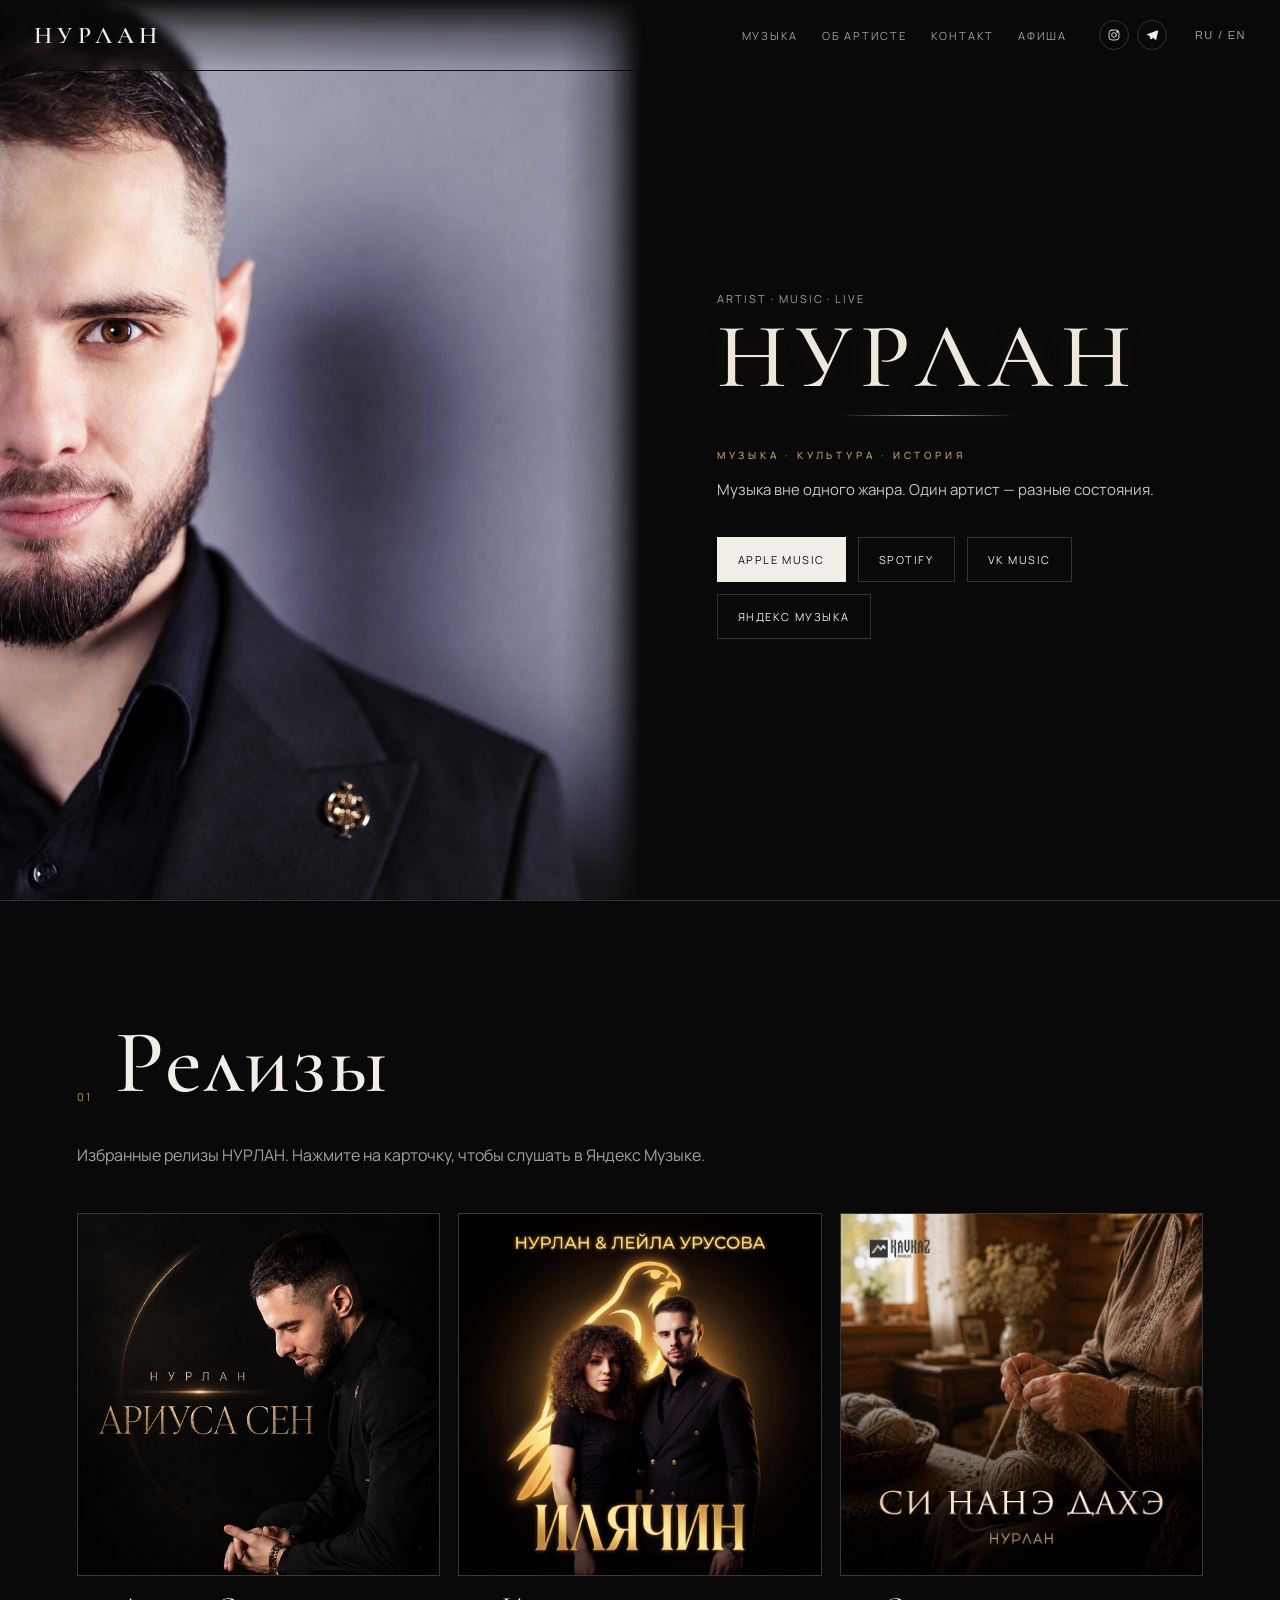
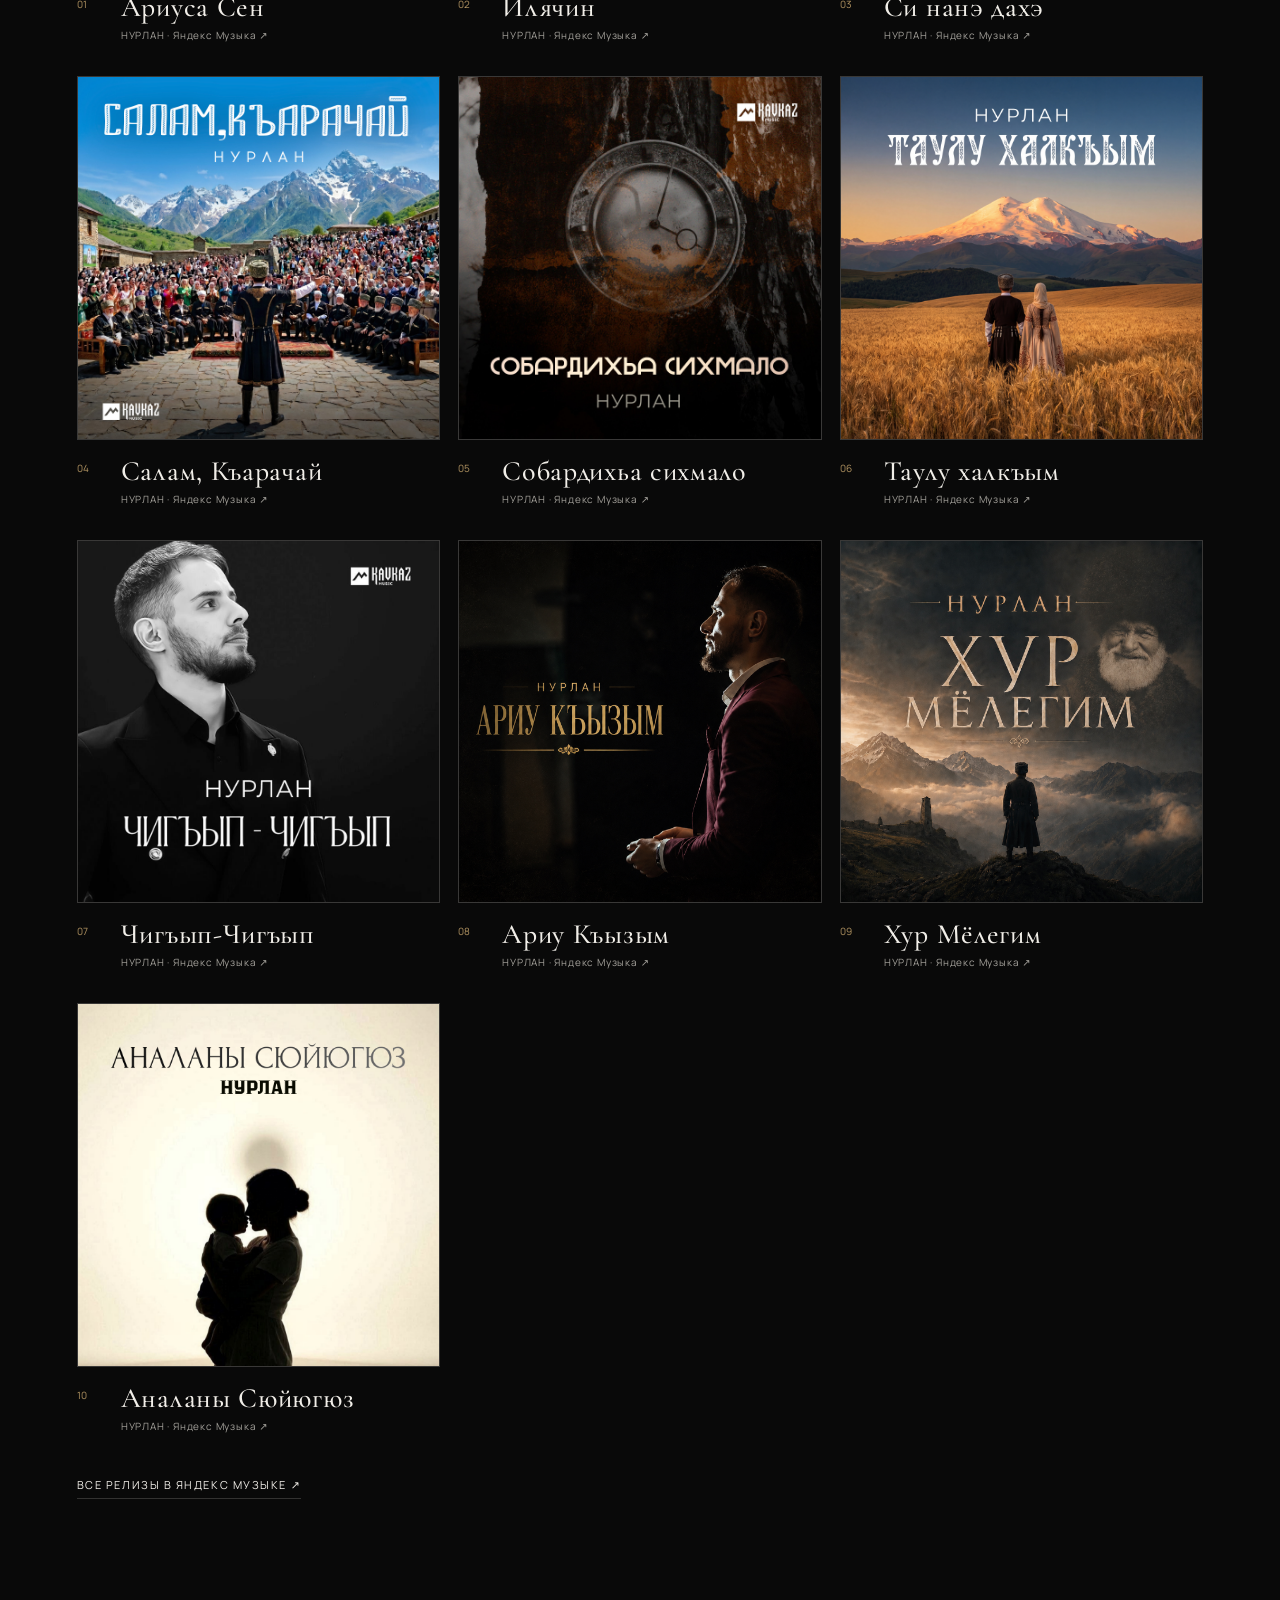
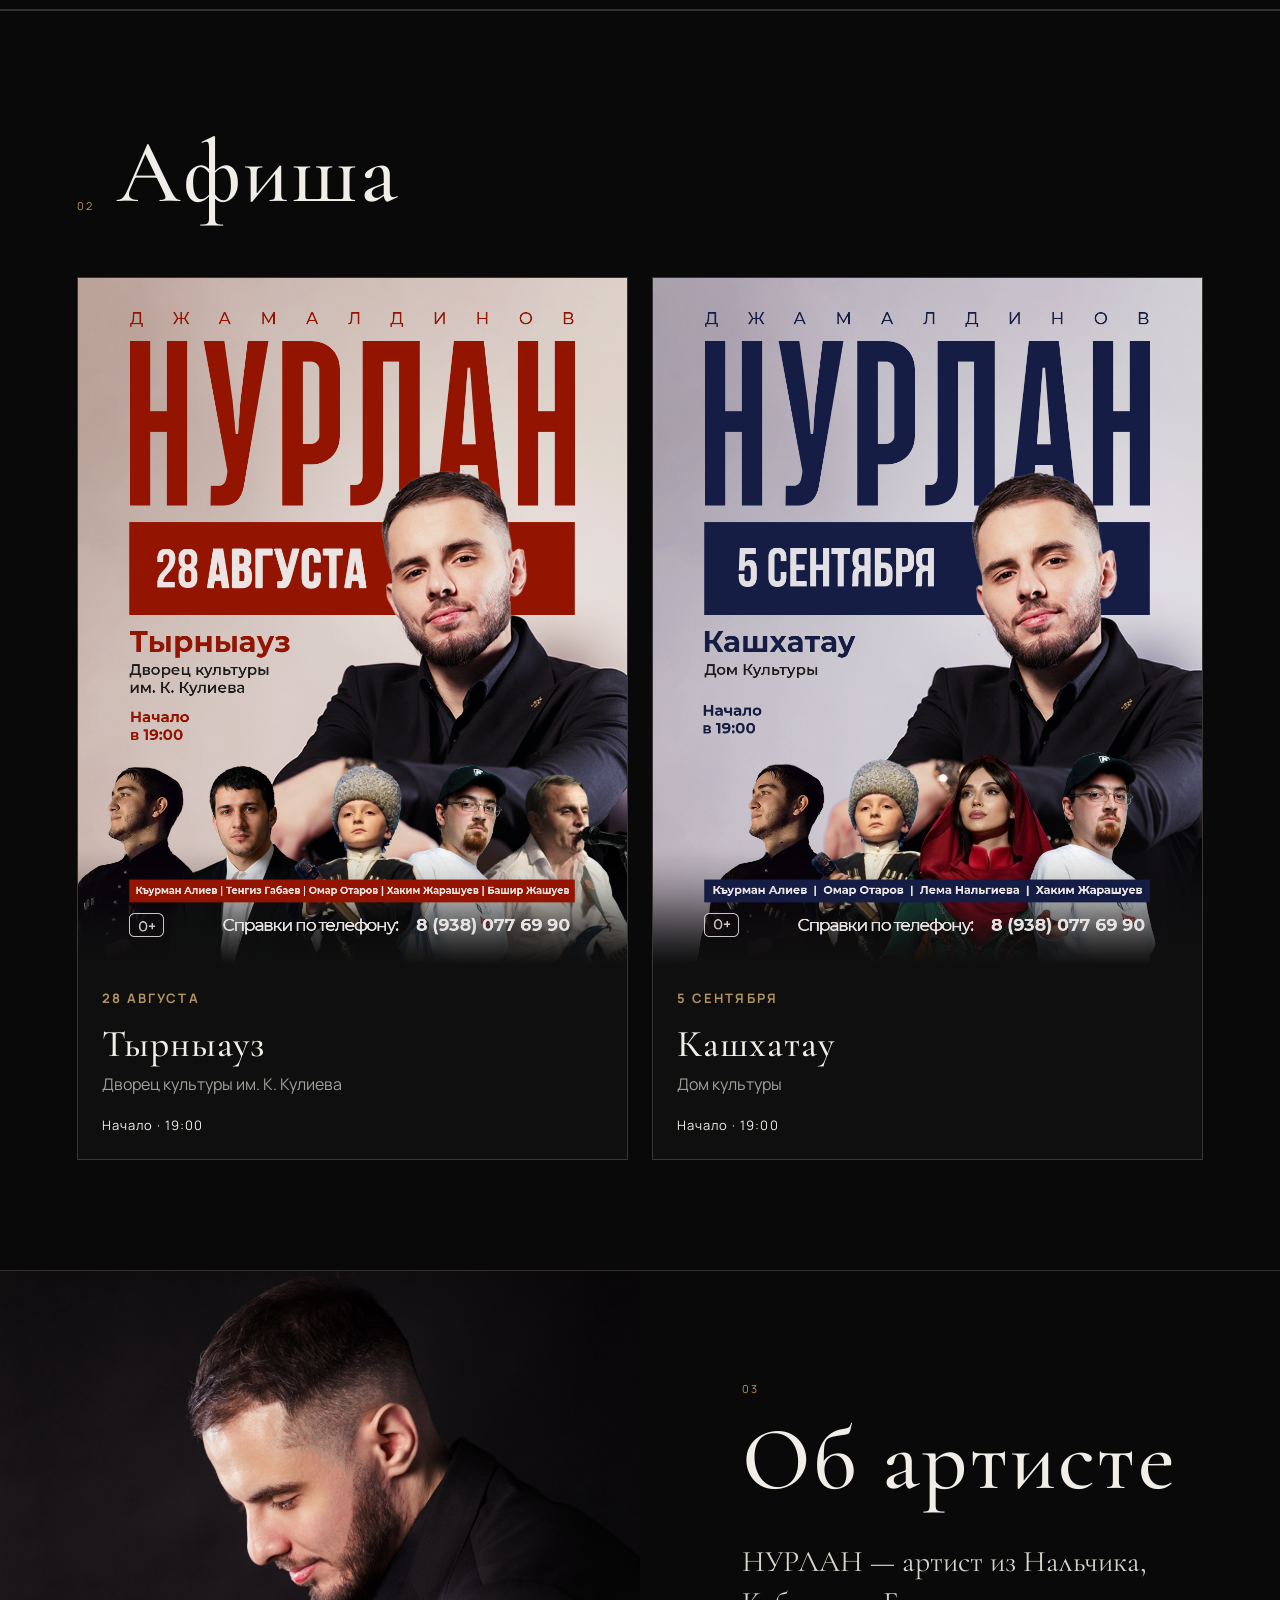
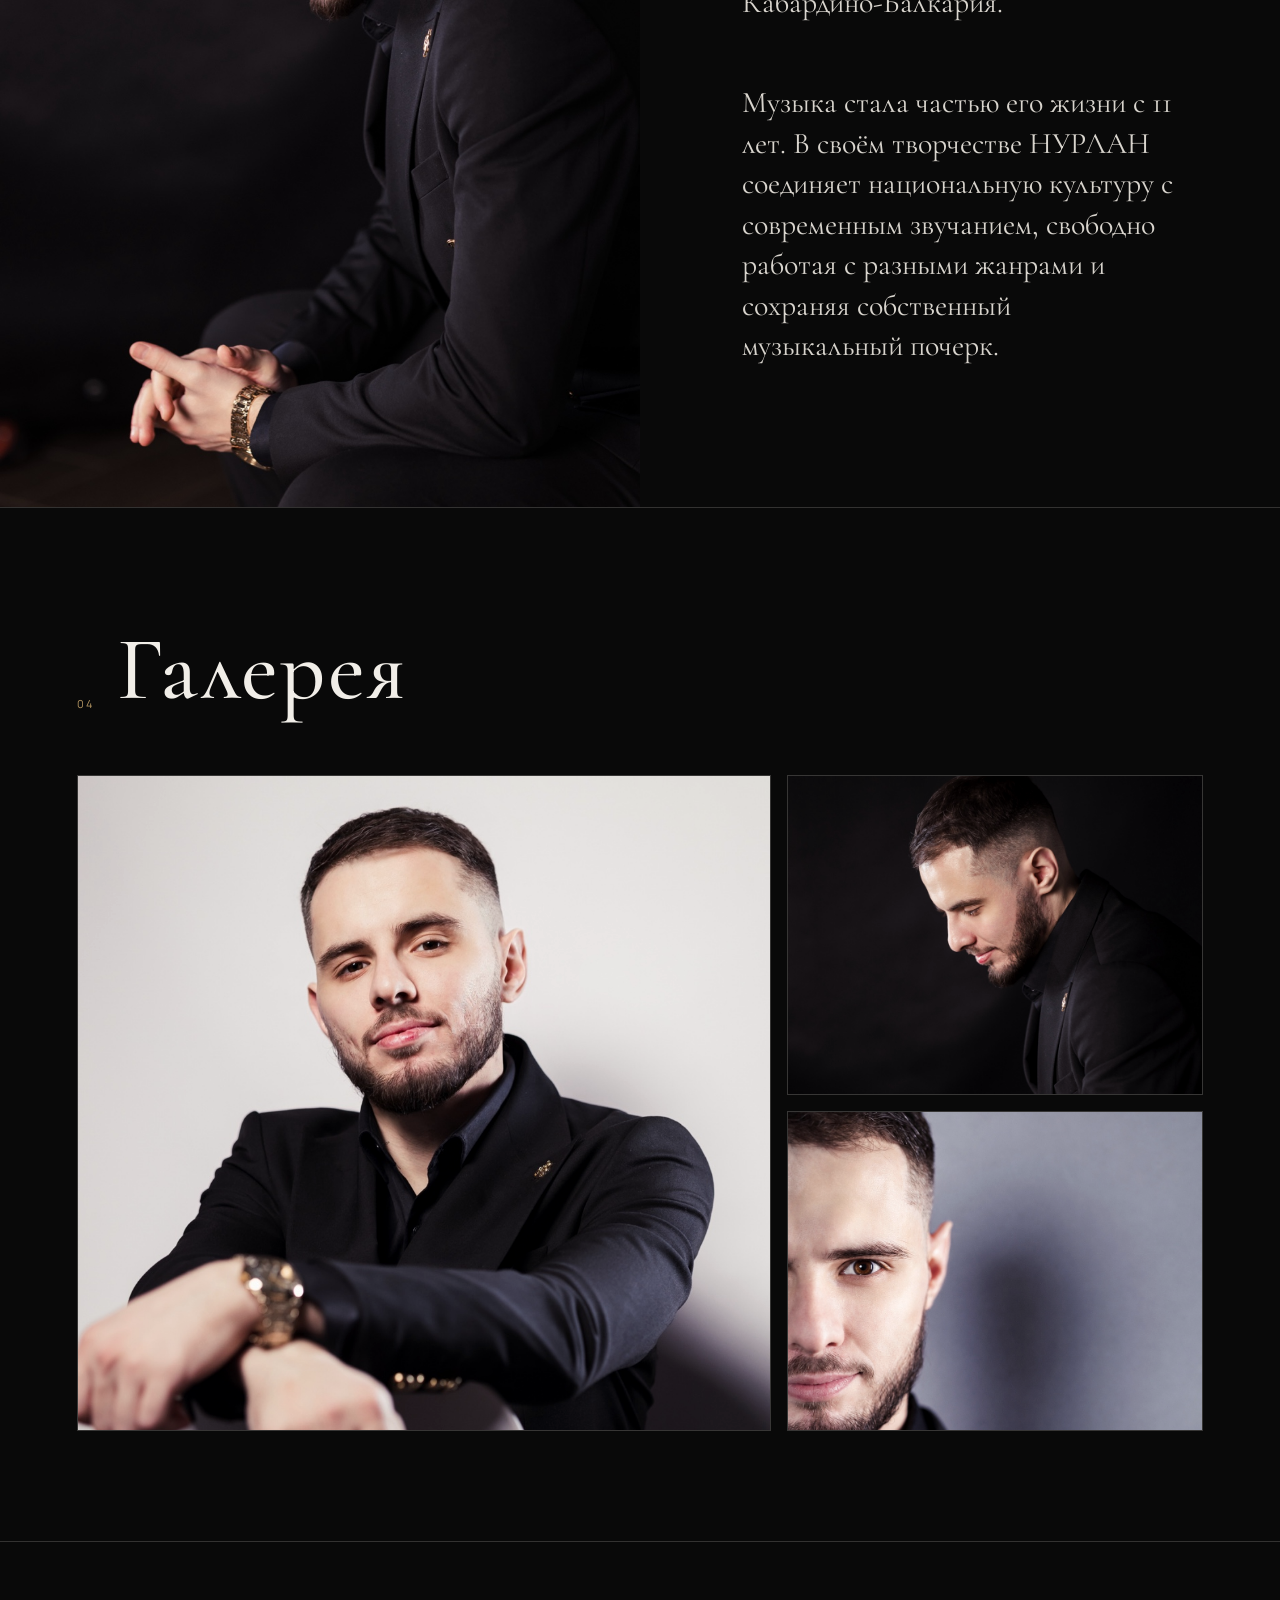
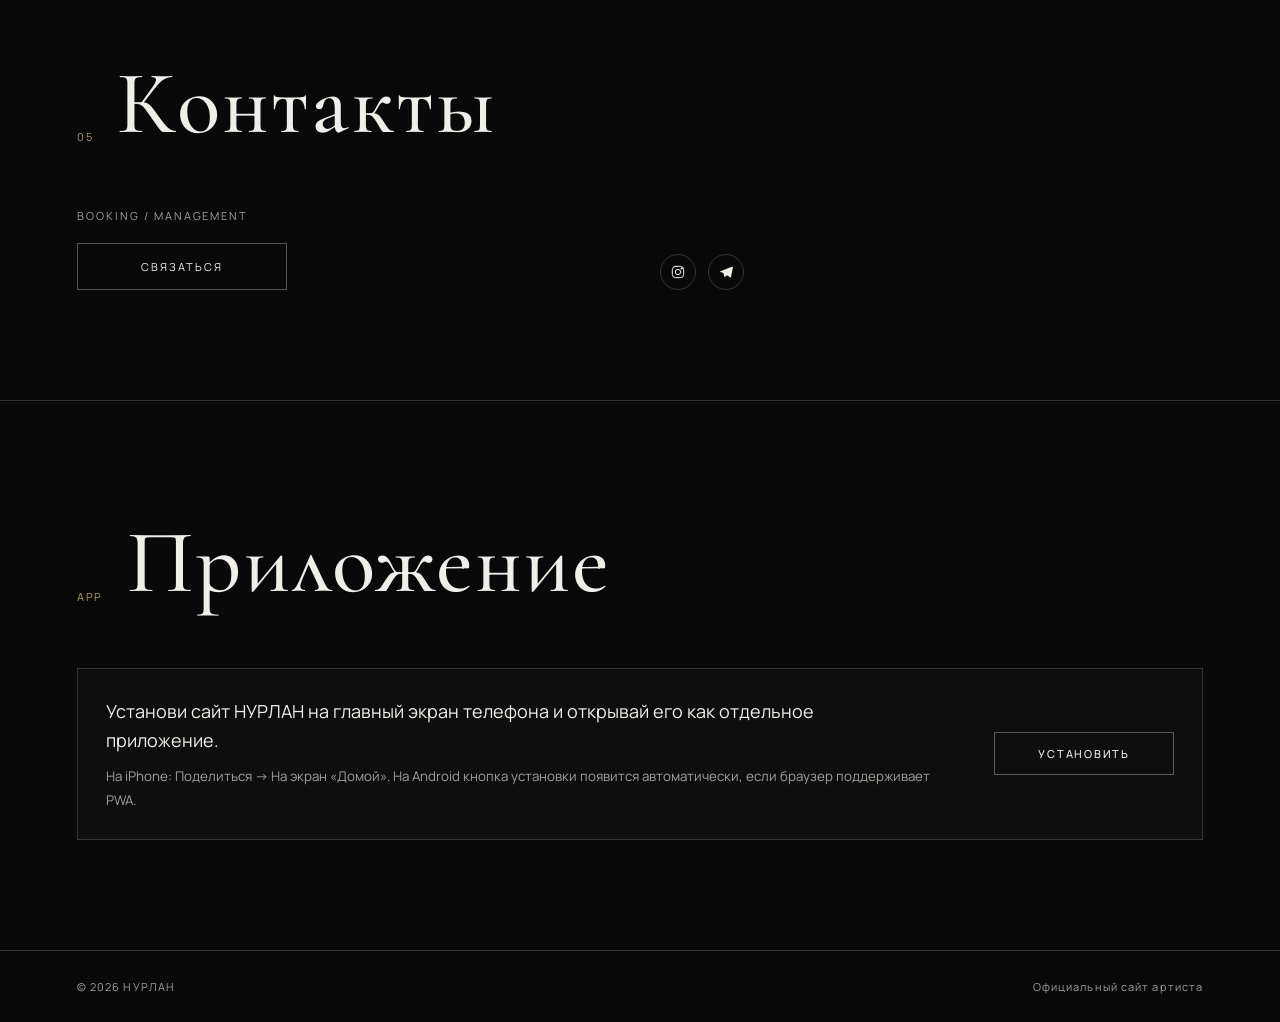
==== commit 71e27bab: "Add files via upload" ====
--- a/index.html
+++ b/index.html
@@ -19,13 +19,10 @@
   <header class="topbar">
     <a class="brand" href="#home">НУРЛАН</a>
     <nav class="nav">
-      <a href="#home" data-ru="ГЛАВНАЯ" data-en="HOME">ГЛАВНАЯ</a>
-      <a href="#music" data-ru="РЕЛИЗЫ" data-en="RELEASES">РЕЛИЗЫ</a>
+      <a href="#music" data-ru="МУЗЫКА" data-en="MUSIC">МУЗЫКА</a>
+      <a href="#about" data-ru="ОБ АРТИСТЕ" data-en="ABOUT">ОБ АРТИСТЕ</a>
+      <a href="#contact" data-ru="КОНТАКТ" data-en="CONTACT">КОНТАКТ</a>
       <a href="#events" data-ru="АФИША" data-en="EVENTS">АФИША</a>
-      <a href="#media" data-ru="МЕДИА" data-en="MEDIA">МЕДИА</a>
-      <a href="#news" data-ru="НОВОСТИ" data-en="NEWS">НОВОСТИ</a>
-      <a href="#about" data-ru="ИСТОРИЯ" data-en="STORY">ИСТОРИЯ</a>
-      <a href="#contact" data-ru="КОНТАКТЫ" data-en="CONTACT">КОНТАКТЫ</a>
     </nav>
     <div class="top-socials">
       <a href="https://www.instagram.com/nurlan_dzhamaldinov/" target="_blank" rel="noopener" aria-label="Instagram" title="Instagram">
@@ -38,13 +35,10 @@
     <button class="lang" id="langToggle" aria-label="Switch language">RU / EN</button>
     <button class="mobile-menu" id="mobileMenuBtn" aria-label="Open menu">MENU</button>
     <div class="mobile-drawer" id="mobileDrawer">
-      <a href="#home" data-ru="ГЛАВНАЯ" data-en="HOME">ГЛАВНАЯ</a>
-      <a href="#music" data-ru="РЕЛИЗЫ" data-en="RELEASES">РЕЛИЗЫ</a>
+      <a href="#music" data-ru="МУЗЫКА" data-en="MUSIC">МУЗЫКА</a>
+      <a href="#about" data-ru="ОБ АРТИСТЕ" data-en="ABOUT">ОБ АРТИСТЕ</a>
+      <a href="#contact" data-ru="КОНТАКТ" data-en="CONTACT">КОНТАКТ</a>
       <a href="#events" data-ru="АФИША" data-en="EVENTS">АФИША</a>
-      <a href="#media" data-ru="МЕДИА" data-en="MEDIA">МЕДИА</a>
-      <a href="#news" data-ru="НОВОСТИ" data-en="NEWS">НОВОСТИ</a>
-      <a href="#about" data-ru="ИСТОРИЯ" data-en="STORY">ИСТОРИЯ</a>
-      <a href="#contact" data-ru="КОНТАКТЫ" data-en="CONTACT">КОНТАКТЫ</a>
     </div>
   </header>
 
@@ -61,25 +55,20 @@
           <p class="hero-note" data-ru="Музыка вне одного жанра. Один артист — разные состояния." data-en="Music beyond one genre. One artist — many states.">
             Музыка вне одного жанра. Один артист — разные состояния.
           </p>
-          <a class="hero-concert-strip" href="#events">
-            <span class="hero-concert-label" data-ru="БЛИЖАЙШИЙ КОНЦЕРТ" data-en="NEXT SHOW">БЛИЖАЙШИЙ КОНЦЕРТ</span>
-            <strong data-ru="28 августа · Тырныауз · 19:00" data-en="28 August · Tyrnyauz · 19:00">28 августа · Тырныауз · 19:00</strong>
-            <span>→</span>
-          </a>
           <div class="hero-actions">
             <a class="btn primary" href="https://music.apple.com/ru/artist/%D0%BD%D1%83%D1%80%D0%BB%D0%B0%D0%BD/1892367620" target="_blank" rel="noopener">APPLE MUSIC</a>
             <a class="btn ghost" href="https://open.spotify.com/artist/2X5fT4JD3r3ZM0L2QZ3nCz?si=pzBTBUQrSwytRJLhDihtHw" target="_blank" rel="noopener">SPOTIFY</a>
             <a class="btn ghost" href="https://vk.ru/artist/nurlan_mtc3nji2ndmxng" target="_blank" rel="noopener">VK MUSIC</a>
             <a class="btn ghost" href="https://music.yandex.ru/artist/25788862" target="_blank" rel="noopener">ЯНДЕКС МУЗЫКА</a>
-          </div></div>
+          </div>
         </div>
       </div>
       <a class="scroll" href="#music">SCROLL ↓</a>
     </section>
 
-    <section class="section releases-section editorial-light" id="music">
+    <section class="section releases-section" id="music">
   <div class="section-head">
-    <span class="kicker">01 / MUSIC</span>
+    <span class="kicker">01</span>
     <h2 data-ru="Релизы" data-en="Releases">Релизы</h2>
   </div>
   <p class="releases-intro"
@@ -156,14 +145,10 @@
     
     <section class="section events-section" id="events">
       <div class="section-head">
-        <span class="kicker">02 / LIVE</span>
+        <span class="kicker">02</span>
         <h2 data-ru="Афиша" data-en="Events">Афиша</h2>
       </div>
-      <p class="events-lead" data-ru="Ближайшие концерты и события. Афиши обновляются по мере появления новых дат."
-             data-en="Upcoming concerts and events. New dates are added as they are announced.">
-             Ближайшие концерты и события. Афиши обновляются по мере появления новых дат.
-          </p>
-          <div class="events-grid">
+      <div class="events-grid">
         <article class="event-card">
           <img src="assets/event-2026-08-28-tyrnyauz.png" alt="НУРЛАН — Тырныауз, 28 августа" loading="lazy">
           <div class="event-info">
@@ -185,96 +170,43 @@
       </div>
     </section>
 
-
-<section class="section media-section" id="media">
-  <div class="portal-heading">
-    <div>
-      <span class="kicker">03 / MEDIA</span>
-      <h2 data-ru="Медиа" data-en="Media">Медиа</h2>
-    </div>
-    <span class="portal-note" data-ru="Сцена · backstage · портрет" data-en="Stage · backstage · portrait">Сцена · backstage · портрет</span>
-  </div>
-  <div class="media-grid">
-    <article class="media-card media-feature">
-      <img src="assets/portrait-dark.jpeg" alt="НУРЛАН — медиа">
-      <div class="media-overlay"><span>LIVE / PORTRAIT</span><strong data-ru="НУРЛАН — образ и сцена" data-en="NURLAN — image and stage">НУРЛАН — образ и сцена</strong></div>
-    </article>
-    <article class="media-card">
-      <img src="assets/portrait-light.jpeg" alt="НУРЛАН — портрет">
-      <div class="media-overlay"><span>PORTRAIT</span><strong data-ru="Новая визуальная глава" data-en="A new visual chapter">Новая визуальная глава</strong></div>
-    </article>
-    <article class="media-card">
-      <img src="assets/portrait-hero.jpeg" alt="НУРЛАН — крупный портрет">
-      <div class="media-overlay"><span>BACKSTAGE</span><strong data-ru="За кадром" data-en="Behind the scenes">За кадром</strong></div>
-    </article>
-  </div>
-</section>
-
-<section class="section news-section editorial-light" id="news">
-  <div class="portal-heading">
-    <div>
-      <span class="kicker">04 / NEWS</span>
-      <h2 data-ru="Новости" data-en="News">Новости</h2>
-    </div>
-    <span class="portal-note" data-ru="Главное сейчас" data-en="Now">Главное сейчас</span>
-  </div>
-  <div class="news-grid">
-    <a class="news-card news-main" href="https://music.yandex.ru/album/39880257/track/146494097" target="_blank" rel="noopener">
-      <span class="news-tag" data-ru="НОВЫЙ РЕЛИЗ" data-en="NEW RELEASE">НОВЫЙ РЕЛИЗ</span>
-      <h3>«Ариуса Сен»</h3>
-      <p data-ru="Слушать новый релиз НУРЛАН в Яндекс Музыке." data-en="Listen to the new NURLAN release on Yandex Music.">Слушать новый релиз НУРЛАН в Яндекс Музыке.</p>
-      <span class="news-arrow">↗</span>
-    </a>
-    <a class="news-card" href="#events">
-      <span class="news-tag">LIVE</span>
-      <h3 data-ru="28 августа — Тырныауз" data-en="28 August — Tyrnyauz">28 августа — Тырныауз</h3>
-      <p data-ru="Дворец культуры им. К. Кулиева · 19:00" data-en="K. Kuliev Palace of Culture · 19:00">Дворец культуры им. К. Кулиева · 19:00</p>
-      <span class="news-arrow">→</span>
-    </a>
-    <a class="news-card" href="#events">
-      <span class="news-tag">LIVE</span>
-      <h3 data-ru="5 сентября — Кашхатау" data-en="5 September — Kashkhatau">5 сентября — Кашхатау</h3>
-      <p data-ru="Дом культуры · 19:00" data-en="House of Culture · 19:00">Дом культуры · 19:00</p>
-      <span class="news-arrow">→</span>
-    </a>
-  </div>
-</section>
-
-<section class="section story-section" id="about">
-  <div class="portal-heading">
-    <div>
-      <span class="kicker">05 / STORY</span>
-      <h2 data-ru="История" data-en="Story">История</h2>
-    </div>
-    <span class="portal-note" data-ru="Культура в современном звучании" data-en="Culture in a contemporary sound">Культура в современном звучании</span>
-  </div>
-  <div class="story-intro">
-    <div class="story-photo"><img src="assets/portrait-light.jpeg" alt="НУРЛАН"></div>
-    <div class="story-copy">
-      <p data-ru="НУРЛАН — артист из Нальчика, Кабардино-Балкария. Музыка стала частью его жизни с 11 лет."
-         data-en="NURLAN is an artist from Nalchik, Kabardino-Balkaria. Music has been part of his life since the age of eleven.">
-         НУРЛАН — артист из Нальчика, Кабардино-Балкария. Музыка стала частью его жизни с 11 лет.
-      </p>
-      <p data-ru="В своём творчестве он соединяет национальную культуру с современным звучанием, свободно работает с разными жанрами и сохраняет собственный музыкальный почерк."
-         data-en="His work brings national culture together with a contemporary sound, moving freely across genres while keeping a distinct musical identity.">
-         В своём творчестве он соединяет национальную культуру с современным звучанием, свободно работает с разными жанрами и сохраняет собственный музыкальный почерк.
-      </p>
-    </div>
-  </div>
-  <div class="timeline">
-    <div class="timeline-item"><span>01</span><strong data-ru="Нальчик" data-en="Nalchik">Нальчик</strong><p data-ru="Кабардино-Балкария — место, где начинается история." data-en="Kabardino-Balkaria — where the story begins.">Кабардино-Балкария — место, где начинается история.</p></div>
-    <div class="timeline-item"><span>02</span><strong data-ru="С 11 лет" data-en="Since 11">С 11 лет</strong><p data-ru="Музыка становится частью жизни." data-en="Music becomes part of life.">Музыка становится частью жизни.</p></div>
-    <div class="timeline-item"><span>03</span><strong data-ru="Свой звук" data-en="Own sound">Свой звук</strong><p data-ru="Национальная культура + современное звучание + разные жанры." data-en="National culture + contemporary sound + multiple genres.">Национальная культура + современное звучание + разные жанры.</p></div>
-    <div class="timeline-item"><span>04</span><strong data-ru="Сегодня" data-en="Today">Сегодня</strong><p data-ru="Новые релизы, сцена и следующий этап." data-en="New releases, live shows and the next chapter.">Новые релизы, сцена и следующий этап.</p></div>
-  </div>
-</section>
-
-
-    
-
-    <section class="section contact editorial-light" id="contact">
+<section class="section split" id="about">
+      <div class="portrait portrait-dark"></div>
+      <div class="about-copy">
+        <span class="kicker">03</span>
+        <h2 data-ru="Об артисте" data-en="About">Об артисте</h2>
+        <p data-ru="НУРЛАН — артист из Нальчика, Кабардино-Балкария."
+           data-en="NURLAN is an artist from Nalchik, Kabardino-Balkaria.">
+          НУРЛАН — артист из Нальчика, Кабардино-Балкария.
+        </p>
+        <p data-ru="Музыка стала частью его жизни с 11 лет. В своём творчестве НУРЛАН соединяет национальную культуру с современным звучанием, свободно работая с разными жанрами и сохраняя собственный музыкальный почерк."
+           data-en="Music has been part of his life since the age of eleven. His work brings national cultural roots together with a contemporary sound, moving freely across genres while maintaining a distinct musical identity.">
+          Музыка стала частью его жизни с 11 лет. В своём творчестве НУРЛАН соединяет национальную культуру с современным звучанием, свободно работая с разными жанрами и сохраняя собственный музыкальный почерк.
+        </p>
+      </div>
+    </section>
+
+    <section class="section gallery">
       <div class="section-head">
-        <span class="kicker">06 / CONTACT</span>
+        <span class="kicker">04</span>
+        <h2 data-ru="Галерея" data-en="Gallery">Галерея</h2>
+      </div>
+      <div class="gallery-editorial">
+        <figure class="gallery-item gallery-main">
+          <img src="assets/portrait-light.jpeg" alt="НУРЛАН — портрет">
+        </figure>
+        <figure class="gallery-item gallery-top">
+          <img src="assets/portrait-dark.jpeg" alt="НУРЛАН — тёмный портрет">
+        </figure>
+        <figure class="gallery-item gallery-bottom">
+          <img src="assets/portrait-hero.jpeg" alt="НУРЛАН — крупный портрет">
+        </figure>
+      </div>
+    </section>
+
+    <section class="section contact" id="contact">
+      <div class="section-head">
+        <span class="kicker">05</span>
         <h2 data-ru="Контакты" data-en="Contact">Контакты</h2>
       </div>
       <div class="contact-grid">
@@ -294,7 +226,7 @@
         </div>
       </div>
     </section>
-  <section class="section install-section portal-app"><div class="section-head"><span class="kicker">APP</span><h2 data-ru="Приложение" data-en="App">Приложение</h2></div><div class="install-card"><div><p data-ru="Установи сайт НУРЛАН на главный экран телефона и открывай его как отдельное приложение." data-en="Install NURLAN on your home screen and open it like a standalone app.">Установи сайт НУРЛАН на главный экран телефона и открывай его как отдельное приложение.</p><small data-ru="На iPhone: Поделиться → На экран «Домой». На Android кнопка установки появится автоматически, если браузер поддерживает PWA." data-en="On iPhone: Share → Add to Home Screen. On Android the install button appears automatically when supported.">На iPhone: Поделиться → На экран «Домой». На Android кнопка установки появится автоматически, если браузер поддерживает PWA.</small></div><button class="install-app-button" id="installAppBtn" type="button" data-ru="УСТАНОВИТЬ" data-en="INSTALL">УСТАНОВИТЬ</button></div></section></main>
+  <section class="section install-section"><div class="section-head"><span class="kicker">APP</span><h2 data-ru="Приложение" data-en="App">Приложение</h2></div><div class="install-card"><div><p data-ru="Установи сайт НУРЛАН на главный экран телефона и открывай его как отдельное приложение." data-en="Install NURLAN on your home screen and open it like a standalone app.">Установи сайт НУРЛАН на главный экран телефона и открывай его как отдельное приложение.</p><small data-ru="На iPhone: Поделиться → На экран «Домой». На Android кнопка установки появится автоматически, если браузер поддерживает PWA." data-en="On iPhone: Share → Add to Home Screen. On Android the install button appears automatically when supported.">На iPhone: Поделиться → На экран «Домой». На Android кнопка установки появится автоматически, если браузер поддерживает PWA.</small></div><button class="install-app-button" id="installAppBtn" type="button" data-ru="УСТАНОВИТЬ" data-en="INSTALL">УСТАНОВИТЬ</button></div></section></main>
 
   <footer>
     <span>© 2026 НУРЛАН</span>
--- a/styles.css
+++ b/styles.css
@@ -695,219 +695,3 @@
 @media(max-width:700px){
   .hero-brand-line{font-size:8px;letter-spacing:.24em;margin-top:16px}
 }
-
-
-/* =========================================================
-   NURLAN EDITORIAL PORTAL — BLACK / GOLD / WHITE
-   ========================================================= */
-:root{
-  --bg:#080808;
-  --panel:#11110f;
-  --text:#f6f3ed;
-  --muted:#9f9b94;
-  --line:rgba(246,243,237,.16);
-  --accent:#c9a05b;
-  --paper:#f3f0e9;
-  --paper-2:#fffdfa;
-  --ink:#11100e;
-  --ink-muted:#625e57;
-  --ink-line:rgba(17,16,14,.14);
-}
-body{background:#080808}
-.topbar{
-  padding:18px 3vw;
-  border-bottom:1px solid rgba(255,255,255,.08);
-  background:rgba(8,8,8,.86);
-  backdrop-filter:blur(16px);
-}
-.topbar.scrolled{background:rgba(8,8,8,.97)}
-.brand{
-  color:#d4ad68;
-  font-size:27px;
-  letter-spacing:.17em;
-}
-.nav{gap:20px}
-.nav a{position:relative;color:#b7b2aa;font-size:9px;letter-spacing:.15em}
-.nav a:after{content:"";position:absolute;left:0;right:100%;bottom:-10px;height:1px;background:#c9a05b;transition:right .25s ease}
-.nav a:hover{color:#fff}
-.nav a:hover:after{right:0}
-
-.hero.hero-split{grid-template-columns:50% 50%;background:#080808}
-.hero-copy-panel{background:
-  radial-gradient(circle at 75% 28%,rgba(201,160,91,.08),transparent 26%),
-  #080808}
-.hero.hero-split .hero-copy{max-width:760px;padding-left:7vw}
-.hero.hero-split .hero h1{
-  color:#f6f3ed;
-  font-size:clamp(82px,8.4vw,148px);
-  letter-spacing:.085em;
-}
-.hero-brand-line{color:#c9a05b}
-.hero-note{color:#beb9b0;font-size:16px}
-.hero-actions .btn{border-radius:999px;padding:13px 20px}
-.btn.primary{background:#c9a05b;color:#0d0c0a;border-color:#c9a05b}
-.hero-concert-strip{
-  display:grid;grid-template-columns:1fr auto;gap:6px 20px;
-  align-items:center;max-width:520px;margin:28px 0 18px;
-  padding:17px 0;border-top:1px solid rgba(201,160,91,.38);border-bottom:1px solid rgba(201,160,91,.38)
-}
-.hero-concert-strip .hero-concert-label{grid-column:1;font-size:9px;letter-spacing:.18em;color:#c9a05b}
-.hero-concert-strip strong{grid-column:1;font-size:13px;font-weight:500;color:#eee9e0}
-.hero-concert-strip>span:last-child{grid-column:2;grid-row:1/3;color:#c9a05b;font-size:22px}
-
-.section{padding:100px 5vw}
-.portal-heading{display:flex;justify-content:space-between;align-items:flex-end;gap:28px;margin-bottom:46px}
-.portal-heading h2,.editorial-light h2{font-size:clamp(62px,7vw,108px);line-height:.82;margin:12px 0 0}
-.portal-note{font-size:10px;letter-spacing:.16em;color:var(--muted);text-transform:uppercase}
-.editorial-light{
-  background:var(--paper);
-  color:var(--ink);
-  border-color:var(--ink-line);
-}
-.editorial-light .kicker{color:#9c6f2d}
-.editorial-light .section-head,.editorial-light .portal-heading{color:var(--ink)}
-.editorial-light .portal-note,.editorial-light .releases-intro{color:var(--ink-muted)}
-.editorial-light a{color:inherit}
-
-/* Releases: horizontal editorial shelf */
-.releases-section{padding-top:104px;padding-bottom:112px}
-.releases-section .section-head{margin-bottom:28px}
-.releases-intro{margin:0 0 38px;max-width:720px}
-.releases-grid{
-  display:flex!important;
-  overflow-x:auto;
-  gap:18px!important;
-  scroll-snap-type:x mandatory;
-  padding:0 0 18px;
-  scrollbar-width:thin;
-  scrollbar-color:#a9854a transparent;
-}
-.release-card{flex:0 0 min(280px,72vw);scroll-snap-align:start}
-.release-cover{border-color:var(--ink-line);background:#ddd}
-.release-info{grid-template-columns:28px 1fr}
-.release-number{color:#956e33}
-.release-info h3{color:var(--ink);font-size:30px}
-.release-info p{color:var(--ink-muted)}
-.all-releases{border-color:var(--ink-line)}
-
-/* Events: premium poster cards */
-.events-section{
-  background:
-    radial-gradient(circle at 50% 0,rgba(201,160,91,.08),transparent 28%),
-    #090909;
-}
-.events-lead{max-width:660px;color:#a9a49b;line-height:1.7;margin:-24px 0 40px}
-.events-grid{gap:20px}
-.event-card{
-  display:grid;grid-template-columns:minmax(260px,.82fr) 1fr;
-  background:#0e0e0d;border:1px solid rgba(201,160,91,.25);border-radius:16px;overflow:hidden
-}
-.event-card img{aspect-ratio:auto;height:100%;min-height:560px;object-fit:cover}
-.event-info{display:flex;flex-direction:column;justify-content:center;padding:42px}
-.event-info .event-date{font-size:12px;color:#d1aa64}
-.event-info h3{font-size:54px;color:#fff}
-.event-info p{font-size:16px;color:#aaa49a;max-width:340px}
-.event-time{margin-top:14px;color:#f0ebe3}
-.event-info:after{
-  content:"ПОДРОБНЕЕ →";
-  display:inline-flex;width:max-content;margin-top:34px;padding:12px 20px;border:1px solid #9e773b;border-radius:999px;
-  color:#d6b16e;font-size:10px;letter-spacing:.14em
-}
-
-/* Media */
-.media-section{background:#0a0a09}
-.media-grid{display:grid;grid-template-columns:1.45fr .75fr;grid-template-rows:290px 290px;gap:14px}
-.media-card{position:relative;overflow:hidden;border:1px solid rgba(255,255,255,.12);min-height:0}
-.media-feature{grid-row:1/3}
-.media-card img{width:100%;height:100%;object-fit:cover;display:block;filter:saturate(.72) contrast(1.05);transition:transform .7s ease,filter .4s ease}
-.media-card:hover img{transform:scale(1.025);filter:saturate(.95) contrast(1.08)}
-.media-overlay{position:absolute;inset:auto 0 0;padding:26px;background:linear-gradient(transparent,rgba(0,0,0,.86));display:flex;flex-direction:column;gap:6px}
-.media-overlay span{font-size:9px;letter-spacing:.15em;color:#d1aa64}
-.media-overlay strong{font-family:"Cormorant Garamond",serif;font-size:28px;font-weight:500}
-
-/* News white editorial cards */
-.news-grid{display:grid;grid-template-columns:1.15fr 1fr 1fr;border-top:1px solid var(--ink-line)}
-.news-card{position:relative;min-height:270px;padding:30px;border-right:1px solid var(--ink-line);border-bottom:1px solid var(--ink-line);transition:background .25s ease}
-.news-card:first-child{border-left:1px solid var(--ink-line)}
-.news-card:hover{background:#e9e4da}
-.news-main{background:#fffaf2}
-.news-tag{display:inline-flex;padding:5px 8px;border:1px solid #9b753d;color:#8a642d;font-size:8px;letter-spacing:.13em}
-.news-card h3{font-family:"Cormorant Garamond",serif;font-size:38px;line-height:1;margin:26px 0 16px}
-.news-card p{color:var(--ink-muted);line-height:1.6;max-width:330px}
-.news-arrow{position:absolute;right:26px;bottom:24px;font-size:22px;color:#9b753d}
-
-/* Story */
-.story-section{
-  background:
-    linear-gradient(rgba(7,7,7,.96),rgba(7,7,7,.96)),
-    url("assets/portrait-dark.jpeg") center/cover fixed;
-}
-.story-intro{display:grid;grid-template-columns:.8fr 1.2fr;gap:5vw;align-items:center;margin-bottom:80px}
-.story-photo{max-height:590px;overflow:hidden}
-.story-photo img{width:100%;height:100%;object-fit:cover;filter:saturate(.65)}
-.story-copy p{font-family:"Cormorant Garamond",serif;font-size:clamp(27px,3vw,42px);line-height:1.25;color:#e9e3da}
-.timeline{display:grid;grid-template-columns:repeat(4,1fr);border-top:1px solid rgba(201,160,91,.35)}
-.timeline-item{padding:26px 28px 10px 0;position:relative}
-.timeline-item:before{content:"";position:absolute;width:8px;height:8px;border:1px solid #c9a05b;border-radius:50%;top:-5px;left:0;background:#080808}
-.timeline-item span{font-size:9px;letter-spacing:.15em;color:#c9a05b}
-.timeline-item strong{display:block;font-family:"Cormorant Garamond",serif;font-size:27px;margin:14px 0 8px}
-.timeline-item p{font-size:12px;line-height:1.65;color:#a9a39a;max-width:220px}
-
-/* Contact white */
-.contact.editorial-light .contact-button{
-  border-color:#1a1815;color:#11100e;
-}
-.contact.editorial-light .contact-button:hover{background:#11100e;color:#f6f3ed}
-.contact.editorial-light .social-icon{border-color:var(--ink-line)}
-.contact.editorial-light .social-icon:hover{background:#11100e;color:#fff}
-.contact.editorial-light .meta{color:#756e64}
-
-/* App callout */
-.portal-app{background:#11100e;border-top:1px solid rgba(201,160,91,.25)}
-.install-card{border-radius:14px;border-color:rgba(201,160,91,.22);background:linear-gradient(115deg,rgba(201,160,91,.08),rgba(255,255,255,.015))}
-.install-app-button{border-radius:999px;border-color:#a87d3d;color:#d8b26d}
-
-/* Footer */
-footer{background:#050505;border-top:1px solid rgba(255,255,255,.08);padding:34px 5vw}
-
-/* Subtle reveal */
-.reveal{opacity:0;transform:translateY(18px);transition:opacity .7s ease,transform .7s ease}
-.reveal.in-view{opacity:1;transform:none}
-
-/* Responsive */
-@media(max-width:1100px){
-  .nav{gap:11px}.nav a{font-size:8px}
-  .event-card{grid-template-columns:45% 55%}
-  .event-info{padding:28px}
-}
-@media(max-width:900px){
-  .portal-heading{align-items:flex-start;flex-direction:column;margin-bottom:32px}
-  .portal-note{margin-top:-14px}
-  .hero.hero-split{display:block}
-  .hero-photo-panel{min-height:58svh}
-  .hero.hero-split .hero-copy{padding:58px 18px 72px}
-  .hero.hero-split .hero h1{font-size:clamp(66px,19vw,92px)}
-  .hero-concert-strip{max-width:none}
-  .events-grid{grid-template-columns:1fr}
-  .event-card{grid-template-columns:42% 58%}
-  .event-card img{min-height:410px}
-  .event-info h3{font-size:38px}
-  .media-grid{grid-template-columns:1fr;grid-template-rows:50svh 32svh 32svh}
-  .media-feature{grid-row:auto}
-  .news-grid{grid-template-columns:1fr}
-  .news-card,.news-card:first-child{border-left:1px solid var(--ink-line)}
-  .story-intro{grid-template-columns:1fr;gap:28px;margin-bottom:52px}
-  .story-photo{height:55svh}
-  .timeline{grid-template-columns:1fr 1fr;gap:20px 0}
-}
-@media(max-width:600px){
-  .section{padding:72px 18px}
-  .event-card{grid-template-columns:1fr}
-  .event-card img{min-height:0;height:auto}
-  .event-info{padding:24px}
-  .event-info:after{margin-top:22px}
-  .timeline{grid-template-columns:1fr}
-  .timeline-item{padding:22px 0}
-  .release-card{flex-basis:76vw}
-  .hero-concert-strip{grid-template-columns:1fr auto}
-}
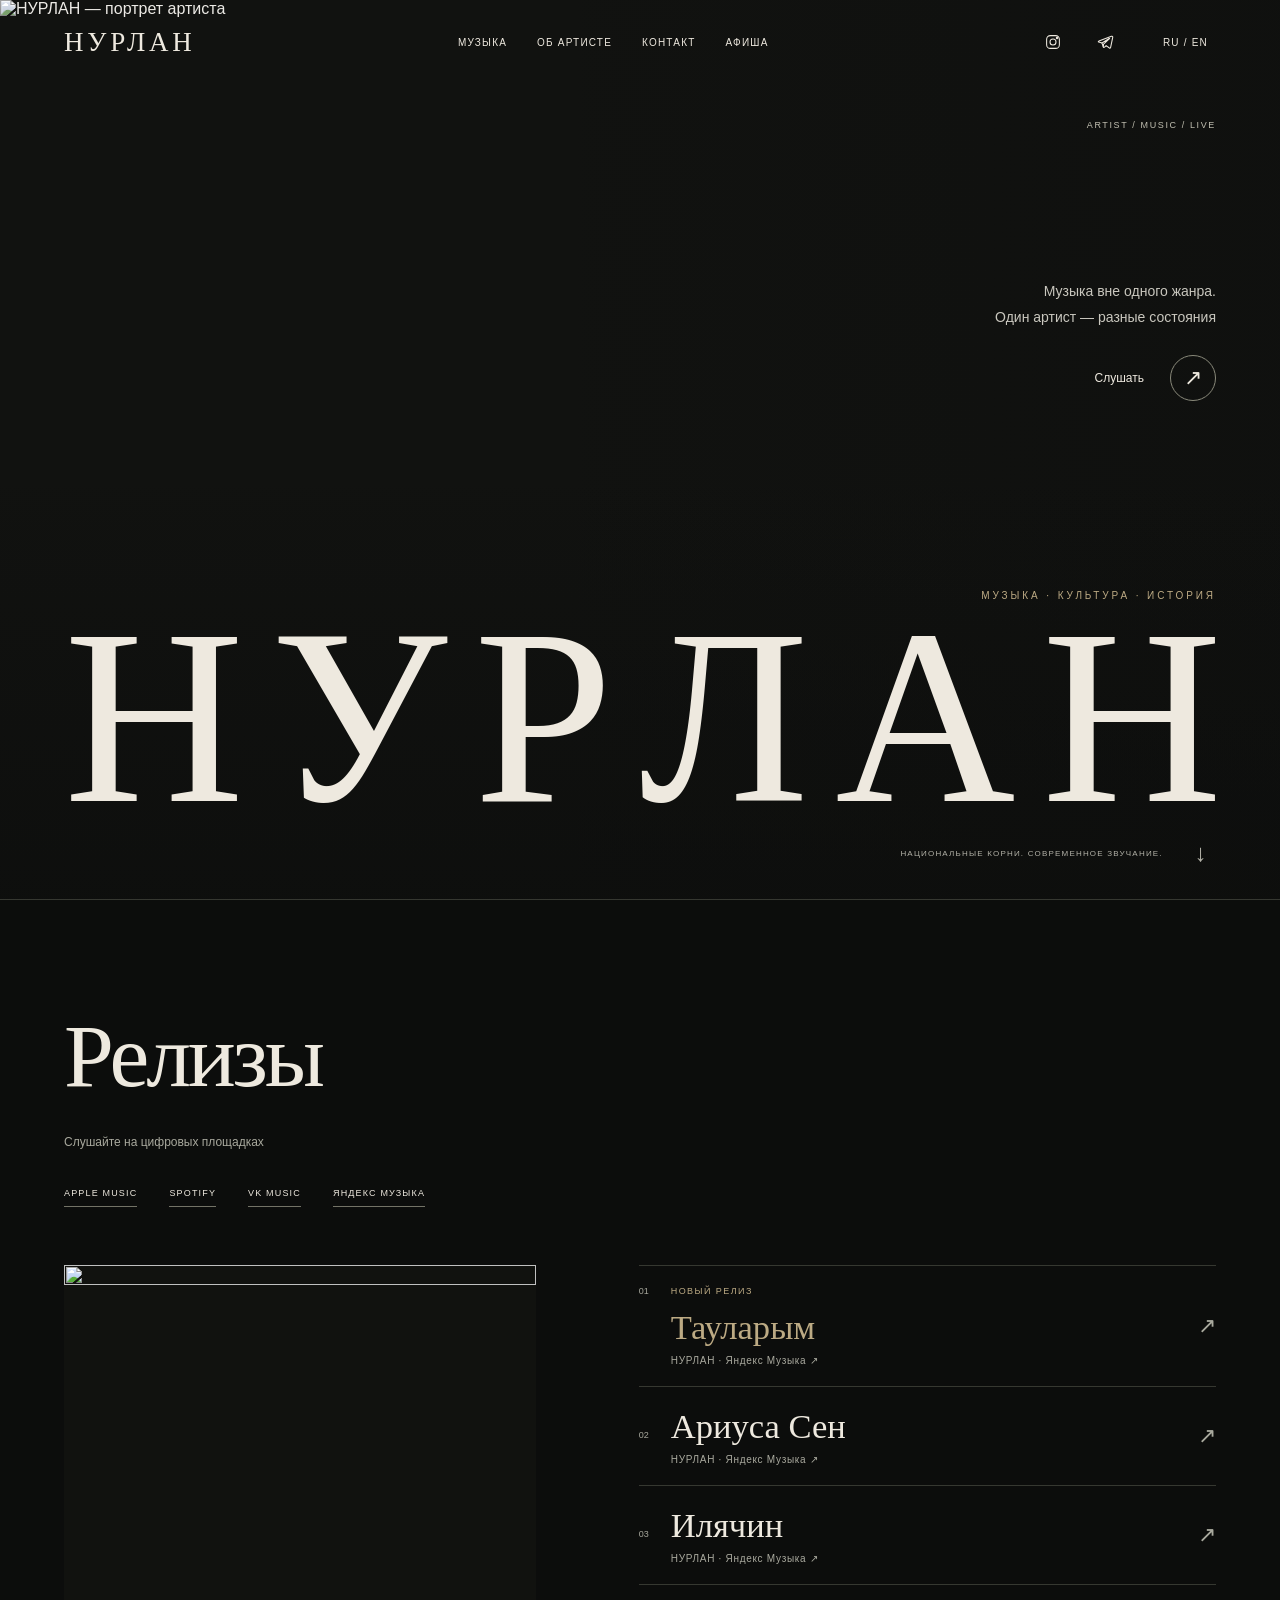
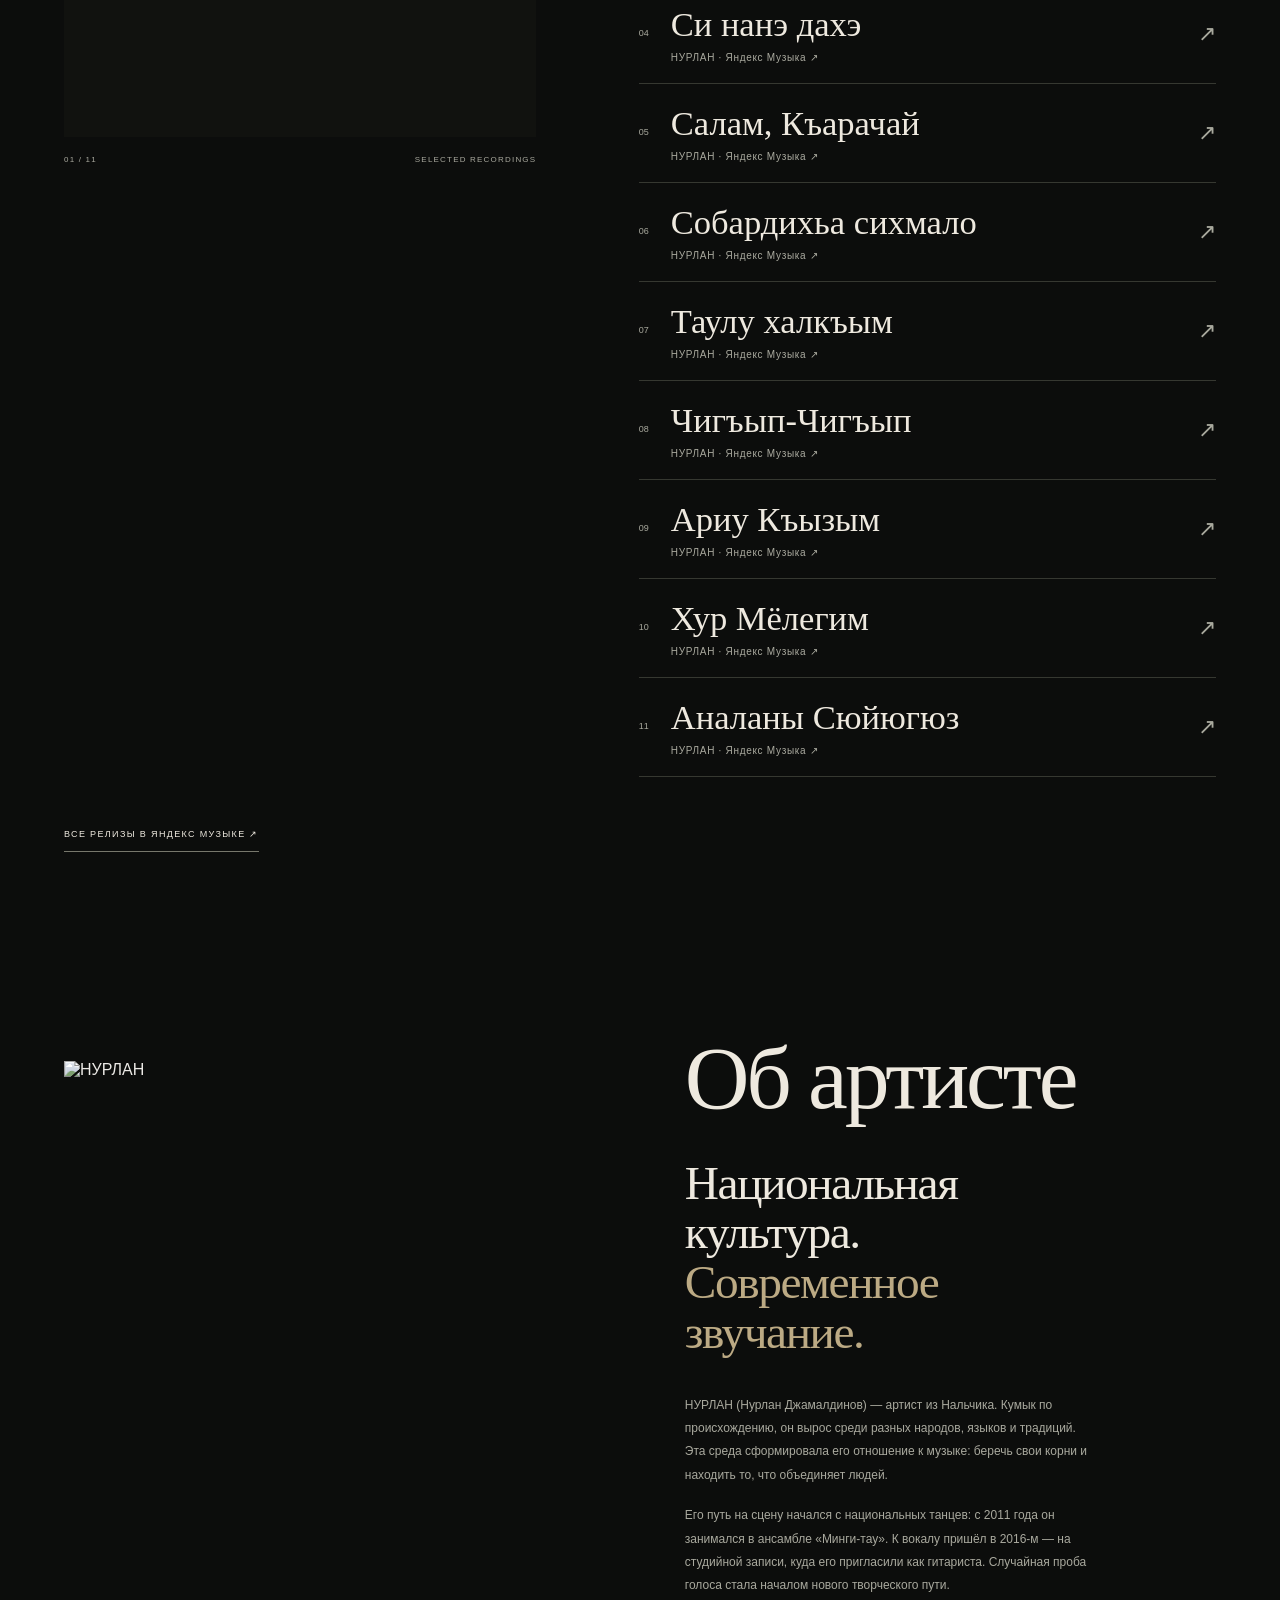
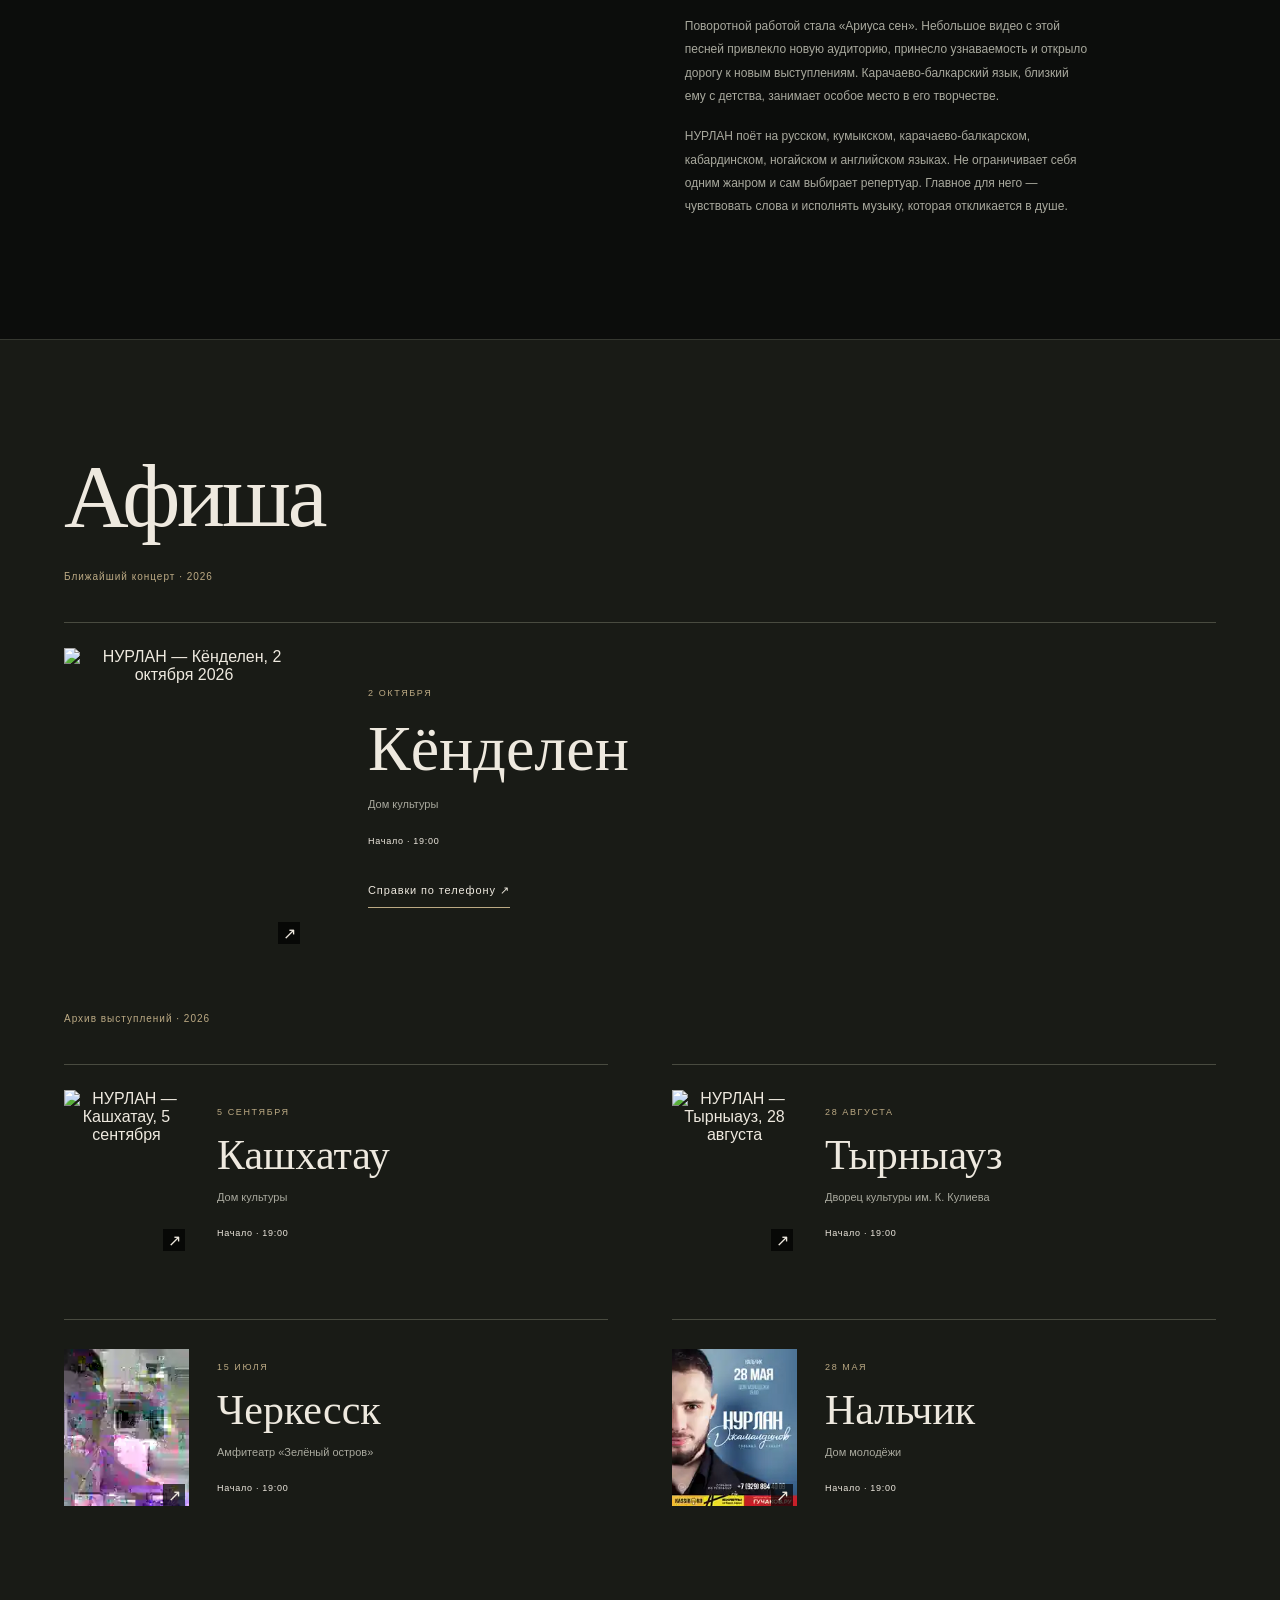
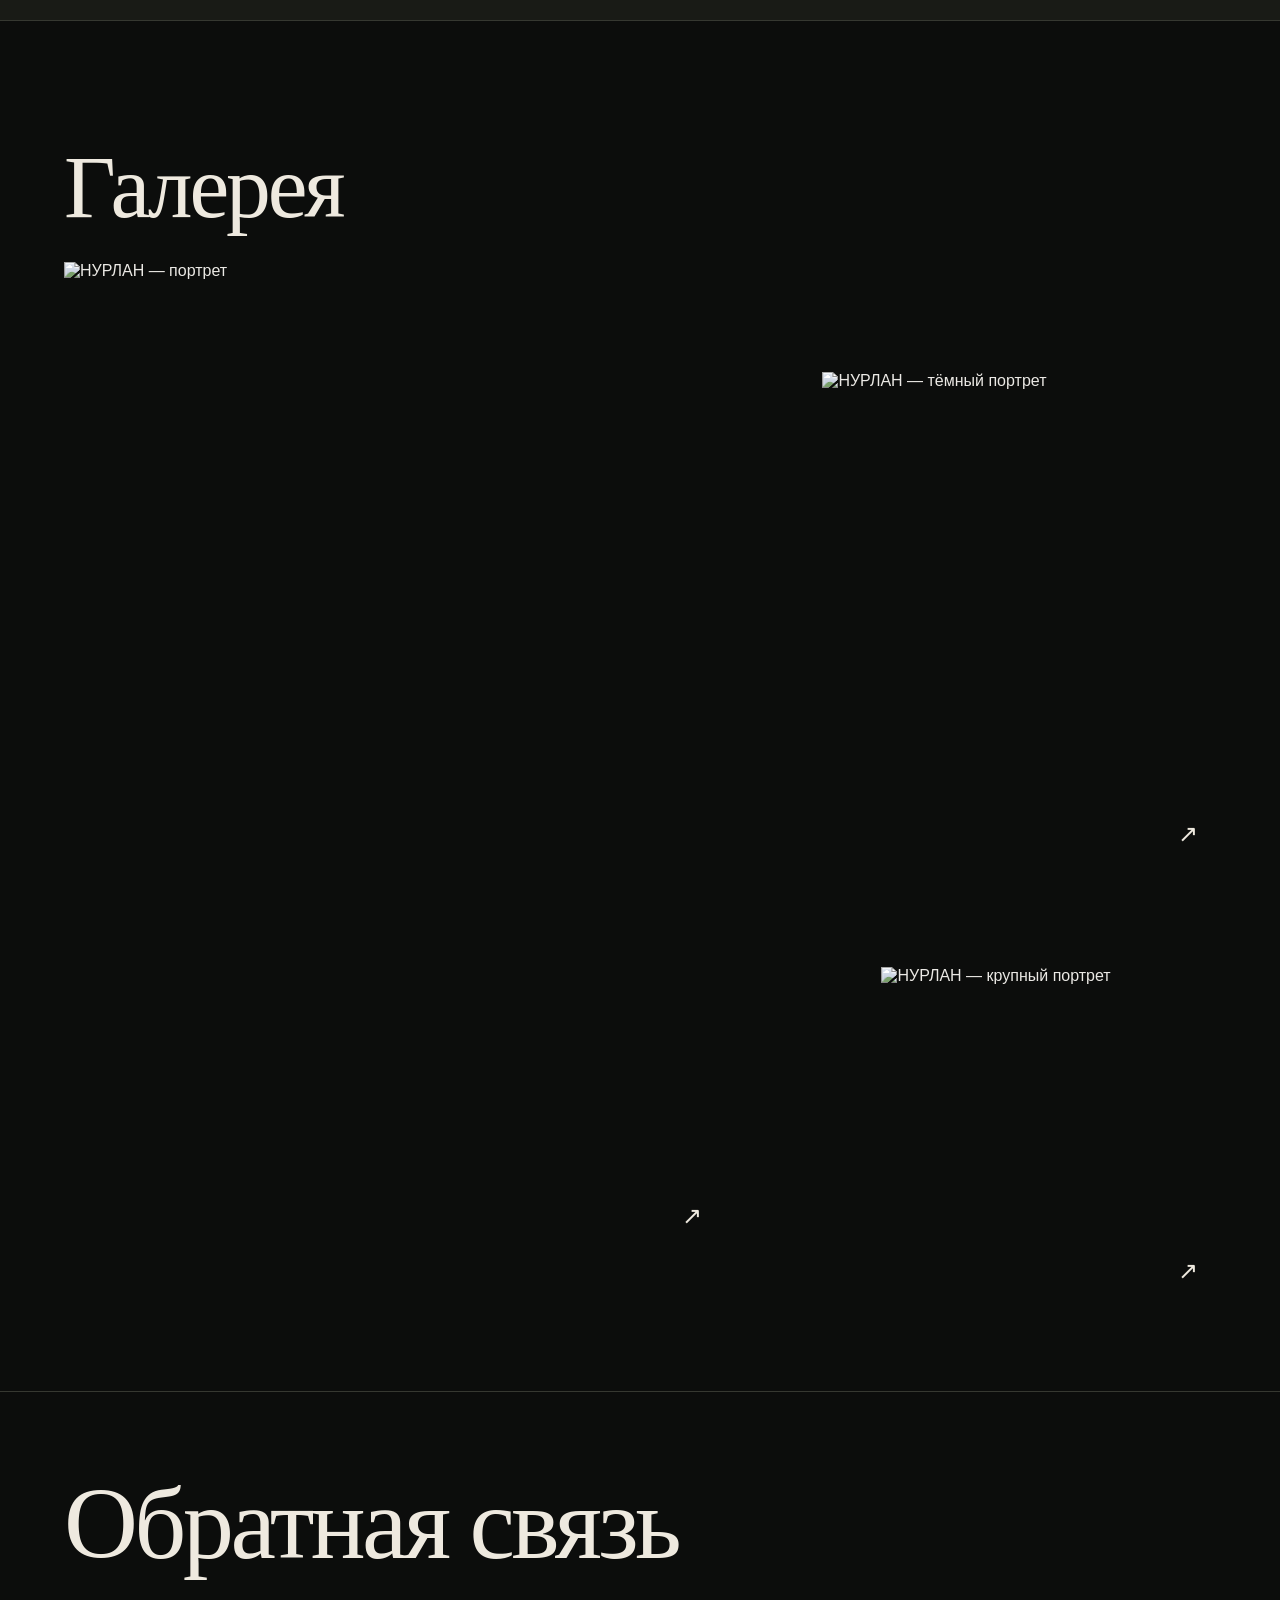
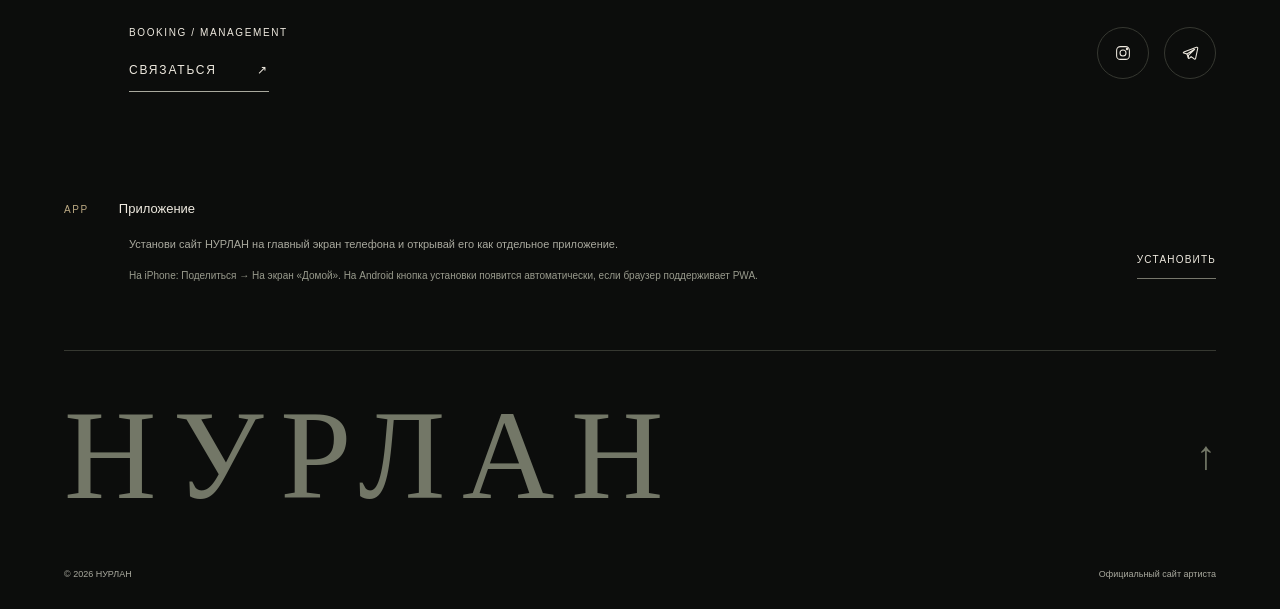
==== commit 21e1c726: "Add files via upload" ====
--- a/index.html
+++ b/index.html
@@ -4,11 +4,8 @@
   <meta charset="utf-8" />
   <meta name="viewport" content="width=device-width, initial-scale=1" />
   <meta name="description" content="НУРЛАН — официальный сайт артиста: музыка, релизы, видео, концерты и контакты." />
-  <title>НУРЛАН — Artist</title>
-  <link rel="preconnect" href="https://fonts.googleapis.com">
-  <link rel="preconnect" href="https://fonts.gstatic.com" crossorigin>
-  <link href="https://fonts.googleapis.com/css2?family=Cormorant+Garamond:wght@500;600&family=Manrope:wght@400;500;600&display=swap" rel="stylesheet">
-  <link rel="stylesheet" href="styles.css" />
+  <title>НУРЛАН — Музыка · Культура · История</title>
+  <link rel="stylesheet" href="styles.css?v=hero-light1" />
   <link rel="icon" type="image/png" href="assets/favicon.png">
   <link rel="shortcut icon" href="assets/favicon.ico">
   <link rel="apple-touch-icon" href="assets/favicon.png">
@@ -16,9 +13,10 @@
   <meta name="theme-color" content="#090909">
 </head>
 <body>
+<a class="skip-link" href="#music" data-ru="К музыке" data-en="Skip to music">К музыке</a>
   <header class="topbar">
     <a class="brand" href="#home">НУРЛАН</a>
-    <nav class="nav">
+    <nav class="nav" aria-label="Основная навигация">
       <a href="#music" data-ru="МУЗЫКА" data-en="MUSIC">МУЗЫКА</a>
       <a href="#about" data-ru="ОБ АРТИСТЕ" data-en="ABOUT">ОБ АРТИСТЕ</a>
       <a href="#contact" data-ru="КОНТАКТ" data-en="CONTACT">КОНТАКТ</a>
@@ -32,9 +30,10 @@
         <svg viewBox="0 0 24 24" aria-hidden="true"><path d="M20.6 4.2 3.9 10.7c-1.1.4-1.1 1.1-.2 1.4l4.3 1.3 1.6 5c.2.6.1.8.8.8.5 0 .8-.2 1-.4l2.1-2 4.4 3.2c.8.5 1.4.2 1.6-.8l2.8-13.3c.3-1.2-.5-1.8-1.7-1.4Z"></path><path d="m8 13.4 9.5-6c.5-.3.9-.1.5.2l-7.9 7.1-.3 3.2"></path></svg>
       </a>
     </div>
-    <button class="lang" id="langToggle" aria-label="Switch language">RU / EN</button>
-    <button class="mobile-menu" id="mobileMenuBtn" aria-label="Open menu">MENU</button>
-    <div class="mobile-drawer" id="mobileDrawer">
+    <button class="lang" id="langToggle" title="Switch language" aria-label="Switch language">RU / EN</button>
+    <button class="mobile-menu" id="mobileMenuBtn" aria-label="Открыть меню" aria-controls="mobileDrawer" aria-expanded="false">MENU</button>
+    <div class="mobile-drawer" id="mobileDrawer" hidden inert>
+<span class="drawer-label">NURLAN / INDEX</span>
       <a href="#music" data-ru="МУЗЫКА" data-en="MUSIC">МУЗЫКА</a>
       <a href="#about" data-ru="ОБ АРТИСТЕ" data-en="ABOUT">ОБ АРТИСТЕ</a>
       <a href="#contact" data-ru="КОНТАКТ" data-en="CONTACT">КОНТАКТ</a>
@@ -42,172 +41,152 @@
     </div>
   </header>
 
+  <noscript><style>.mobile-menu{display:none}.nav{display:flex;flex-wrap:wrap;gap:12px}.topbar{position:relative;background:#10110f;flex-wrap:wrap}.top-socials{display:none}</style></noscript>
   <main>
-    <section class="hero hero-split" id="home">
-      <div class="hero-photo-panel">
-        <div class="hero-image" role="img" aria-label="НУРЛАН"></div>
-      </div>
-      <div class="hero-copy-panel">
-        <div class="hero-copy">
-          <div class="eyebrow">ARTIST · MUSIC · LIVE</div>
-          <h1>НУРЛАН</h1>
-          <div class="hero-brand-line" aria-hidden="true">МУЗЫКА · КУЛЬТУРА · ИСТОРИЯ</div>
-          <p class="hero-note" data-ru="Музыка вне одного жанра. Один артист — разные состояния." data-en="Music beyond one genre. One artist — many states.">
-            Музыка вне одного жанра. Один артист — разные состояния.
-          </p>
-          <div class="hero-actions">
+    <section class="hero" id="home" aria-labelledby="artist-name">
+      <div class="hero-photo-panel"><img class="hero-image" src="assets/portrait-hero.webp" width="1024" height="1536" alt="НУРЛАН — портрет артиста" fetchpriority="high"></div>
+      <div class="hero-shade"></div>
+      <div class="hero-top-note"><span>ARTIST / MUSIC / LIVE</span></div>
+      <div class="hero-copy"><p class="hero-note"><span data-ru="Музыка вне одного жанра." data-en="Music beyond one genre.">Музыка вне одного жанра.</span><span data-ru="Один артист — разные состояния" data-en="One artist — many states">Один артист — разные состояния</span></p>
+      <a class="listen-link" href="#music"><span data-ru="Слушать" data-en="Listen">Слушать</span><span class="circle-arrow" aria-hidden="true">↗</span></a></div>
+      <div class="hero-title-wrap"><div class="hero-brand-line" data-ru="МУЗЫКА · КУЛЬТУРА · ИСТОРИЯ" data-en="MUSIC · CULTURE · HISTORY">МУЗЫКА · КУЛЬТУРА · ИСТОРИЯ</div><h1 id="artist-name" aria-label="НУРЛАН"><span>Н</span><span>У</span><span>Р</span><span>Л</span><span>А</span><span>Н</span></h1></div>
+      <div class="hero-bottom"><span data-ru="НАЦИОНАЛЬНЫЕ КОРНИ. СОВРЕМЕННОЕ ЗВУЧАНИЕ." data-en="CULTURAL ROOTS. CONTEMPORARY SOUND.">НАЦИОНАЛЬНЫЕ КОРНИ. СОВРЕМЕННОЕ ЗВУЧАНИЕ.</span><a href="#music" aria-label="К музыке">↓</a></div>
+    </section>
+    <section class="section releases-section" id="music">
+  <div class="section-head">
+    
+    <h2 data-ru="Релизы" data-en="Releases">Релизы</h2>
+  </div>
+  <p class="releases-intro" data-ru="Слушайте на цифровых площадках" data-en="Listen on streaming platforms">Слушайте на цифровых площадках</p>
+  <div class="music-platforms" aria-label="Музыкальные площадки">
             <a class="btn primary" href="https://music.apple.com/ru/artist/%D0%BD%D1%83%D1%80%D0%BB%D0%B0%D0%BD/1892367620" target="_blank" rel="noopener">APPLE MUSIC</a>
             <a class="btn ghost" href="https://open.spotify.com/artist/2X5fT4JD3r3ZM0L2QZ3nCz?si=pzBTBUQrSwytRJLhDihtHw" target="_blank" rel="noopener">SPOTIFY</a>
             <a class="btn ghost" href="https://vk.ru/artist/nurlan_mtc3nji2ndmxng" target="_blank" rel="noopener">VK MUSIC</a>
             <a class="btn ghost" href="https://music.yandex.ru/artist/25788862" target="_blank" rel="noopener">ЯНДЕКС МУЗЫКА</a>
-          </div>
-        </div>
-      </div>
-      <a class="scroll" href="#music">SCROLL ↓</a>
-    </section>
-
-    <section class="section releases-section" id="music">
-  <div class="section-head">
-    <span class="kicker">01</span>
-    <h2 data-ru="Релизы" data-en="Releases">Релизы</h2>
-  </div>
-  <p class="releases-intro"
-     data-ru="Избранные релизы НУРЛАН. Нажмите на карточку, чтобы слушать в Яндекс Музыке."
-     data-en="Selected releases by NURLAN. Open a release to listen on Yandex Music.">
-     Избранные релизы НУРЛАН. Нажмите на карточку, чтобы слушать в Яндекс Музыке.
-  </p>
-  <div class="releases-grid"><a class="release-card" href="https://music.yandex.ru/album/39880257/track/146494097" target="_blank" rel="noopener">
-      <div class="release-cover"><img src="assets/ariusa-sen.png" alt="Обложка — Ариуса Сен"></div>
-      <div class="release-info">
-        <span class="release-number">01</span>
+          </div><div class="release-layout"><figure class="release-stage" aria-hidden="true"><img id="releasePreview" src="assets/taularym.webp" alt="" width="1000" height="1000" loading="lazy"><figcaption><span id="releasePreviewNumber">01 / 11</span><span>SELECTED RECORDINGS</span></figcaption></figure><div class="releases-grid"><article class="new-release">
+<a class="release-card" href="https://music.yandex.ru/album/43771876" target="_blank" rel="noopener">
+<div class="release-cover"><img src="assets/taularym.webp" alt="Обложка — Тауларым" width="1200" height="1200" loading="lazy"></div>
+<div class="release-info"><span class="release-number">01</span><div><span class="release-badge" data-ru="Новый релиз" data-en="New release">Новый релиз</span><h3>Тауларым</h3><p>НУРЛАН · <span data-ru="Яндекс Музыка ↗" data-en="Yandex Music ↗">Яндекс Музыка ↗</span></p></div></div></a>
+</article><a class="release-card" href="https://music.yandex.ru/album/39880257/track/146494097" target="_blank" rel="noopener">
+      <div class="release-cover"><img src="assets/ariusa-sen.webp" alt="Обложка — Ариуса Сен" width="1000" height="1000" loading="lazy"></div>
+      <div class="release-info">
+        <span class="release-number">02</span>
         <div><h3>Ариуса Сен</h3><p>НУРЛАН · Яндекс Музыка ↗</p></div>
       </div>
     </a><a class="release-card" href="https://music.yandex.ru/album/41669758/track/150454103" target="_blank" rel="noopener">
-      <div class="release-cover"><img src="assets/ilyachin.png" alt="Обложка — Илячин"></div>
-      <div class="release-info">
-        <span class="release-number">02</span>
+      <div class="release-cover"><img src="assets/ilyachin.webp" alt="Обложка — Илячин" width="1000" height="1000" loading="lazy"></div>
+      <div class="release-info">
+        <span class="release-number">03</span>
         <div><h3>Илячин</h3><p>НУРЛАН · Яндекс Музыка ↗</p></div>
       </div>
     </a><a class="release-card" href="https://music.yandex.ru/album/42260216/track/151796583" target="_blank" rel="noopener">
-      <div class="release-cover"><img src="assets/si-nane-dahe.jpg" alt="Обложка — Си нанэ дахэ"></div>
-      <div class="release-info">
-        <span class="release-number">03</span>
+      <div class="release-cover"><img src="assets/si-nane-dahe.webp" alt="Обложка — Си нанэ дахэ" width="1000" height="1000" loading="lazy"></div>
+      <div class="release-info">
+        <span class="release-number">04</span>
         <div><h3>Си нанэ дахэ</h3><p>НУРЛАН · Яндекс Музыка ↗</p></div>
       </div>
     </a><a class="release-card" href="https://music.yandex.ru/album/42202600/track/151668943" target="_blank" rel="noopener">
-      <div class="release-cover"><img src="assets/salam-karachay.jpg" alt="Обложка — Салам, Къарачай"></div>
-      <div class="release-info">
-        <span class="release-number">04</span>
+      <div class="release-cover"><img src="assets/salam-karachay.webp" alt="Обложка — Салам, Къарачай" width="1000" height="1000" loading="lazy"></div>
+      <div class="release-info">
+        <span class="release-number">05</span>
         <div><h3>Салам, Къарачай</h3><p>НУРЛАН · Яндекс Музыка ↗</p></div>
       </div>
     </a><a class="release-card" href="https://music.yandex.ru/album/42638115/track/152665149" target="_blank" rel="noopener">
-      <div class="release-cover"><img src="assets/sobardihya-sihmalo.jpg" alt="Обложка — Собардихьа сихмало"></div>
-      <div class="release-info">
-        <span class="release-number">05</span>
+      <div class="release-cover"><img src="assets/sobardihya-sihmalo.webp" alt="Обложка — Собардихьа сихмало" width="1000" height="1000" loading="lazy"></div>
+      <div class="release-info">
+        <span class="release-number">06</span>
         <div><h3>Собардихьа сихмало</h3><p>НУРЛАН · Яндекс Музыка ↗</p></div>
       </div>
     </a><a class="release-card" href="https://music.yandex.ru/album/41346960/track/149715445" target="_blank" rel="noopener">
-      <div class="release-cover"><img src="assets/taulu-halkym.png" alt="Обложка — Таулу халкъым"></div>
-      <div class="release-info">
-        <span class="release-number">06</span>
+      <div class="release-cover"><img src="assets/taulu-halkym.webp" alt="Обложка — Таулу халкъым" width="1000" height="1000" loading="lazy"></div>
+      <div class="release-info">
+        <span class="release-number">07</span>
         <div><h3>Таулу халкъым</h3><p>НУРЛАН · Яндекс Музыка ↗</p></div>
       </div>
     </a><a class="release-card" href="https://music.yandex.ru/album/40889620/track/148713924" target="_blank" rel="noopener">
-      <div class="release-cover"><img src="assets/chigyp-chigyp.jpg" alt="Обложка — Чигъып-Чигъып"></div>
-      <div class="release-info">
-        <span class="release-number">07</span>
+      <div class="release-cover"><img src="assets/chigyp-chigyp.webp" alt="Обложка — Чигъып-Чигъып" width="900" height="900" loading="lazy"></div>
+      <div class="release-info">
+        <span class="release-number">08</span>
         <div><h3>Чигъып-Чигъып</h3><p>НУРЛАН · Яндекс Музыка ↗</p></div>
       </div>
     </a><a class="release-card" href="https://music.yandex.ru/album/43475493/track/154628360" target="_blank" rel="noopener">
-      <div class="release-cover"><img src="assets/ariu-kyzym.png" alt="Обложка — Ариу Къызым"></div>
-      <div class="release-info">
-        <span class="release-number">08</span>
+      <div class="release-cover"><img src="assets/ariu-kyzym.webp" alt="Обложка — Ариу Къызым" width="1000" height="1000" loading="lazy"></div>
+      <div class="release-info">
+        <span class="release-number">09</span>
         <div><h3>Ариу Къызым</h3><p>НУРЛАН · Яндекс Музыка ↗</p></div>
       </div>
     </a><a class="release-card" href="https://music.yandex.ru/album/43339557/track/154314871" target="_blank" rel="noopener">
-      <div class="release-cover"><img src="assets/hur-melegim.png" alt="Обложка — Хур Мёлегим"></div>
-      <div class="release-info">
-        <span class="release-number">09</span>
+      <div class="release-cover"><img src="assets/hur-melegim.webp" alt="Обложка — Хур Мёлегим" width="1000" height="1000" loading="lazy"></div>
+      <div class="release-info">
+        <span class="release-number">10</span>
         <div><h3>Хур Мёлегим</h3><p>НУРЛАН · Яндекс Музыка ↗</p></div>
       </div>
     </a><a class="release-card" href="https://music.yandex.ru/album/42742931/track/152895598" target="_blank" rel="noopener">
-      <div class="release-cover"><img src="assets/analany-suyuguz.png" alt="Обложка — Аналаны Сюйюгюз"></div>
-      <div class="release-info">
-        <span class="release-number">10</span>
+      <div class="release-cover"><img src="assets/analany-suyuguz.webp" alt="Обложка — Аналаны Сюйюгюз" width="1000" height="1000" loading="lazy"></div>
+      <div class="release-info">
+        <span class="release-number">11</span>
         <div><h3>Аналаны Сюйюгюз</h3><p>НУРЛАН · Яндекс Музыка ↗</p></div>
       </div>
     </a></div>
-  <a class="all-releases" href="https://music.yandex.ru/artist/25788862" target="_blank" rel="noopener"
+  </div><a class="all-releases" href="https://music.yandex.ru/artist/25788862" target="_blank" rel="noopener"
      data-ru="ВСЕ РЕЛИЗЫ В ЯНДЕКС МУЗЫКЕ ↗"
      data-en="ALL RELEASES ON YANDEX MUSIC ↗">ВСЕ РЕЛИЗЫ В ЯНДЕКС МУЗЫКЕ ↗</a>
 </section>
 
     
+
+
+<section class="section split" id="about">
+      <div class="portrait"><img src="assets/portrait-dark.webp" alt="НУРЛАН" width="1024" height="1536" loading="lazy"></div>
+      <div class="about-copy">
+        
+        <div class="section-head about-heading"><h2 data-ru="Об артисте" data-en="About the artist">Об артисте</h2></div><h3 class="manifesto"><span class="reveal-line"><span data-ru="Национальная" data-en="Cultural">Национальная</span></span><span class="reveal-line"><span data-ru="культура." data-en="roots.">культура.</span></span><span class="reveal-line"><span data-ru="Современное" data-en="Contemporary">Современное</span></span><span class="reveal-line"><span data-ru="звучание." data-en="sound.">звучание.</span></span></h3>
+
+        <p data-ru="НУРЛАН (Нурлан Джамалдинов) — артист из Нальчика. Кумык по происхождению, он вырос среди разных народов, языков и традиций. Эта среда сформировала его отношение к музыке: беречь свои корни и находить то, что объединяет людей." data-en="NURLAN (Nurlan Dzhamaldinov) is an artist from Nalchik. A Kumyk by heritage, he grew up among different peoples, languages and traditions. This background shaped his approach to music: honouring his roots and finding what brings people together.">НУРЛАН (Нурлан Джамалдинов) — артист из Нальчика. Кумык по происхождению, он вырос среди разных народов, языков и традиций. Эта среда сформировала его отношение к музыке: беречь свои корни и находить то, что объединяет людей.</p>
+        <p data-ru="Его путь на сцену начался с национальных танцев: с 2011 года он занимался в ансамбле «Минги-тау». К вокалу пришёл в 2016-м — на студийной записи, куда его пригласили как гитариста. Случайная проба голоса стала началом нового творческого пути." data-en="His journey to the stage began with traditional dance: in 2011, he joined the Mingi-Tau ensemble. Singing followed in 2016, during a studio session he had attended as a guitarist. An unexpected chance to sing marked the start of a new creative path.">Его путь на сцену начался с национальных танцев: с 2011 года он занимался в ансамбле «Минги-тау». К вокалу пришёл в 2016-м — на студийной записи, куда его пригласили как гитариста. Случайная проба голоса стала началом нового творческого пути.</p>
+        <p data-ru="Поворотной работой стала «Ариуса сен». Небольшое видео с этой песней привлекло новую аудиторию, принесло узнаваемость и открыло дорогу к новым выступлениям. Карачаево-балкарский язык, близкий ему с детства, занимает особое место в его творчестве." data-en="Ariusa Sen became a turning point. A short video of the song reached new listeners, brought wider recognition and led to more performances. The Karachay-Balkar language, familiar to him since childhood, holds a special place in his work.">Поворотной работой стала «Ариуса сен». Небольшое видео с этой песней привлекло новую аудиторию, принесло узнаваемость и открыло дорогу к новым выступлениям. Карачаево-балкарский язык, близкий ему с детства, занимает особое место в его творчестве.</p>
+        <p data-ru="НУРЛАН поёт на русском, кумыкском, карачаево-балкарском, кабардинском, ногайском и английском языках. Не ограничивает себя одним жанром и сам выбирает репертуар. Главное для него — чувствовать слова и исполнять музыку, которая откликается в душе." data-en="NURLAN sings in Russian, Kumyk, Karachay-Balkar, Kabardian, Nogai and English. He chooses his own repertoire and explores different genres. What matters most to him is feeling the words and performing music that resonates with him.">НУРЛАН поёт на русском, кумыкском, карачаево-балкарском, кабардинском, ногайском и английском языках. Не ограничивает себя одним жанром и сам выбирает репертуар. Главное для него — чувствовать слова и исполнять музыку, которая откликается в душе.</p>
+      </div>
+    </section>
+
     <section class="section events-section" id="events">
       <div class="section-head">
-        <span class="kicker">02</span>
+        
         <h2 data-ru="Афиша" data-en="Events">Афиша</h2>
       </div>
-      <div class="events-grid">
-        <article class="event-card">
-          <img src="assets/event-2026-08-28-tyrnyauz.png" alt="НУРЛАН — Тырныауз, 28 августа" loading="lazy">
+      <p class="events-intro" data-ru="Ближайший концерт · 2026" data-en="Upcoming concert · 2026">Ближайший концерт · 2026</p><div class="events-grid events-upcoming-grid"><article class="event-card event-upcoming"><button type="button" class="poster-open" aria-label="Открыть афишу — Кёнделен"><img src="assets/event-2026-10-02-kendelen.webp" alt="НУРЛАН — Кёнделен, 2 октября 2026" loading="lazy" width="1122" height="1402"><span aria-hidden="true">↗</span></button><div class="event-info"><div class="event-date" data-ru="2 ОКТЯБРЯ" data-en="2 OCTOBER">2 ОКТЯБРЯ</div><h3 class="" data-ru="Кёнделен" data-en="Kendelen">Кёнделен</h3><p class="" data-ru="Дом культуры" data-en="House of Culture">Дом культуры</p><span class="event-time" data-ru="Начало · 19:00" data-en="Starts · 19:00">Начало · 19:00</span><a class="event-contact" href="tel:+79380776990" data-ru="Справки по телефону ↗" data-en="Enquiries by phone ↗">Справки по телефону ↗</a></div></article></div><p class="events-intro events-archive-heading" data-ru="Архив выступлений · 2026" data-en="Past performances · 2026">Архив выступлений · 2026</p><div class="events-grid"><article class="event-card">
+          <button type="button" class="poster-open" aria-label="Открыть афишу"><img src="assets/event-2026-09-05-kashkhatau.webp" alt="НУРЛАН — Кашхатау, 5 сентября" loading="lazy" width="800" height="1000"><span aria-hidden="true">↗</span></button>
+          <div class="event-info">
+            <div class="event-date" data-ru="5 СЕНТЯБРЯ" data-en="5 SEPTEMBER">5 СЕНТЯБРЯ</div>
+            <h3 data-ru="Кашхатау" data-en="Kashkhatau">Кашхатау</h3>
+            <p data-ru="Дом культуры" data-en="House of Culture">Дом культуры</p>
+            <span class="event-time" data-ru="Начало · 19:00" data-en="Starts · 19:00">Начало · 19:00</span>
+          </div>
+        </article><article class="event-card">
+          <button type="button" class="poster-open" aria-label="Открыть афишу"><img src="assets/event-2026-08-28-tyrnyauz.webp" alt="НУРЛАН — Тырныауз, 28 августа" loading="lazy" width="800" height="1000"><span aria-hidden="true">↗</span></button>
           <div class="event-info">
             <div class="event-date" data-ru="28 АВГУСТА" data-en="28 AUGUST">28 АВГУСТА</div>
             <h3 data-ru="Тырныауз" data-en="Tyrnyauz">Тырныауз</h3>
             <p data-ru="Дворец культуры им. К. Кулиева" data-en="K. Kuliev Palace of Culture">Дворец культуры им. К. Кулиева</p>
             <span class="event-time" data-ru="Начало · 19:00" data-en="Starts · 19:00">Начало · 19:00</span>
           </div>
-        </article>
-        <article class="event-card">
-          <img src="assets/event-2026-09-05-kashkhatau.jpg" alt="НУРЛАН — Кашхатау, 5 сентября" loading="lazy">
-          <div class="event-info">
-            <div class="event-date" data-ru="5 СЕНТЯБРЯ" data-en="5 SEPTEMBER">5 СЕНТЯБРЯ</div>
-            <h3 data-ru="Кашхатау" data-en="Kashkhatau">Кашхатау</h3>
-            <p data-ru="Дом культуры" data-en="House of Culture">Дом культуры</p>
-            <span class="event-time" data-ru="Начало · 19:00" data-en="Starts · 19:00">Начало · 19:00</span>
-          </div>
-        </article>
-      </div>
-    </section>
-
-<section class="section split" id="about">
-      <div class="portrait portrait-dark"></div>
-      <div class="about-copy">
-        <span class="kicker">03</span>
-        <h2 data-ru="Об артисте" data-en="About">Об артисте</h2>
-        <p data-ru="НУРЛАН — артист из Нальчика, Кабардино-Балкария."
-           data-en="NURLAN is an artist from Nalchik, Kabardino-Balkaria.">
-          НУРЛАН — артист из Нальчика, Кабардино-Балкария.
-        </p>
-        <p data-ru="Музыка стала частью его жизни с 11 лет. В своём творчестве НУРЛАН соединяет национальную культуру с современным звучанием, свободно работая с разными жанрами и сохраняя собственный музыкальный почерк."
-           data-en="Music has been part of his life since the age of eleven. His work brings national cultural roots together with a contemporary sound, moving freely across genres while maintaining a distinct musical identity.">
-          Музыка стала частью его жизни с 11 лет. В своём творчестве НУРЛАН соединяет национальную культуру с современным звучанием, свободно работая с разными жанрами и сохраняя собственный музыкальный почерк.
-        </p>
-      </div>
-    </section>
-
-    <section class="section gallery">
+        </article><article class="event-card"><button type="button" class="poster-open" aria-label="Открыть афишу — Черкесск"><img src="assets/event-2026-07-15-cherkessk.webp" alt="НУРЛАН — Черкесск, 15 июля 2026" loading="lazy" width="1080" height="1350"><span aria-hidden="true">↗</span></button><div class="event-info"><div class="event-date" data-ru="15 ИЮЛЯ" data-en="15 JULY">15 ИЮЛЯ</div><h3 class="" data-ru="Черкесск" data-en="Cherkessk">Черкесск</h3><p class="" data-ru="Амфитеатр «Зелёный остров»" data-en="Green Island Amphitheatre">Амфитеатр «Зелёный остров»</p><span class="event-time" data-ru="Начало · 19:00" data-en="Starts · 19:00">Начало · 19:00</span></div></article><article class="event-card"><button type="button" class="poster-open" aria-label="Открыть афишу — Нальчик"><img src="assets/event-2026-05-28-nalchik.webp" alt="НУРЛАН — Нальчик, 28 мая 2026" loading="lazy" width="1080" height="1350"><span aria-hidden="true">↗</span></button><div class="event-info"><div class="event-date" data-ru="28 МАЯ" data-en="28 MAY">28 МАЯ</div><h3 class="" data-ru="Нальчик" data-en="Nalchik">Нальчик</h3><p class="" data-ru="Дом молодёжи" data-en="Youth Centre">Дом молодёжи</p><span class="event-time" data-ru="Начало · 19:00" data-en="Starts · 19:00">Начало · 19:00</span></div></article></div></section>
+    <section class="section gallery" id="gallery">
       <div class="section-head">
-        <span class="kicker">04</span>
+        
         <h2 data-ru="Галерея" data-en="Gallery">Галерея</h2>
       </div>
       <div class="gallery-editorial">
-        <figure class="gallery-item gallery-main">
-          <img src="assets/portrait-light.jpeg" alt="НУРЛАН — портрет">
-        </figure>
-        <figure class="gallery-item gallery-top">
-          <img src="assets/portrait-dark.jpeg" alt="НУРЛАН — тёмный портрет">
-        </figure>
-        <figure class="gallery-item gallery-bottom">
-          <img src="assets/portrait-hero.jpeg" alt="НУРЛАН — крупный портрет">
-        </figure>
+        <figure class="gallery-item gallery-main"><button class="gallery-open" type="button" aria-label="Открыть фотографию"><img src="assets/portrait-light.webp" alt="НУРЛАН — портрет" width="1024" height="1536" loading="lazy"><span class="gallery-zoom" aria-hidden="true">↗</span></button></figure>
+        <figure class="gallery-item gallery-top"><button class="gallery-open" type="button" aria-label="Открыть фотографию"><img src="assets/portrait-dark.webp" alt="НУРЛАН — тёмный портрет" width="1024" height="1536" loading="lazy"><span class="gallery-zoom" aria-hidden="true">↗</span></button></figure>
+        <figure class="gallery-item gallery-bottom"><button class="gallery-open" type="button" aria-label="Открыть фотографию"><img src="assets/portrait-hero.webp" alt="НУРЛАН — крупный портрет" width="1023" height="1537" loading="lazy"><span class="gallery-zoom" aria-hidden="true">↗</span></button></figure>
       </div>
     </section>
 
     <section class="section contact" id="contact">
       <div class="section-head">
-        <span class="kicker">05</span>
-        <h2 data-ru="Контакты" data-en="Contact">Контакты</h2>
+        
+        <h2 data-ru="Обратная связь" data-en="Get in touch">Обратная связь</h2>
       </div>
       <div class="contact-grid">
         <div>
@@ -228,11 +207,14 @@
     </section>
   <section class="section install-section"><div class="section-head"><span class="kicker">APP</span><h2 data-ru="Приложение" data-en="App">Приложение</h2></div><div class="install-card"><div><p data-ru="Установи сайт НУРЛАН на главный экран телефона и открывай его как отдельное приложение." data-en="Install NURLAN on your home screen and open it like a standalone app.">Установи сайт НУРЛАН на главный экран телефона и открывай его как отдельное приложение.</p><small data-ru="На iPhone: Поделиться → На экран «Домой». На Android кнопка установки появится автоматически, если браузер поддерживает PWA." data-en="On iPhone: Share → Add to Home Screen. On Android the install button appears automatically when supported.">На iPhone: Поделиться → На экран «Домой». На Android кнопка установки появится автоматически, если браузер поддерживает PWA.</small></div><button class="install-app-button" id="installAppBtn" type="button" data-ru="УСТАНОВИТЬ" data-en="INSTALL">УСТАНОВИТЬ</button></div></section></main>
 
-  <footer>
+  <footer><a class="footer-brand" href="#home">НУРЛАН <span aria-hidden="true">↑</span></a>
     <span>© 2026 НУРЛАН</span>
     <span data-ru="Официальный сайт артиста" data-en="Official artist website">Официальный сайт артиста</span>
   </footer>
 
-  <script src="script.js"></script>
+  <dialog id="photoDialog" aria-label="Просмотр фотографии"><button class="dialog-close" type="button" aria-label="Закрыть">×</button><img id="dialogImage" alt="" loading="lazy"><p id="dialogCaption"></p></dialog>
+  <script src="vendor/gsap.min.js"></script>
+  <script src="vendor/ScrollTrigger.min.js"></script>
+  <script src="script.js?v=taularym1"></script>
 </body>
 </html>
--- a/styles.css
+++ b/styles.css
@@ -1,697 +1,80 @@
-:root{
-  --bg:#090909;
-  --panel:#111111;
-  --text:#f1eee8;
-  --muted:#a3a09a;
-  --line:rgba(241,238,232,.18);
-  --accent:#b39562;
-}
-*{box-sizing:border-box}
-html{scroll-behavior:smooth}
-body{
-  margin:0;background:var(--bg);color:var(--text);
-  font-family:"Manrope",system-ui,sans-serif;
-}
-a{color:inherit;text-decoration:none}
-.topbar{
-  position:fixed;top:0;left:0;right:0;z-index:50;
-  display:flex;align-items:center;gap:28px;
-  padding:20px 34px;
-  background:linear-gradient(to bottom,rgba(9,9,9,.94),rgba(9,9,9,.35),transparent);
-  backdrop-filter: blur(4px);
-}
-.brand{font-family:"Cormorant Garamond",serif;font-size:24px;letter-spacing:.08em}
-.nav{display:flex;gap:24px;margin-left:auto}
-.nav a,.lang{font-size:11px;letter-spacing:.14em;color:var(--muted)}
-.nav a:hover,.lang:hover{color:var(--text)}
-.lang{border:0;background:none;cursor:pointer;padding:0}
-.hero{
-  min-height:100vh;position:relative;overflow:hidden;display:flex;align-items:center;
-  border-bottom:1px solid var(--line)
-}
-.hero-image{
-  position:absolute;inset:0 42% 0 0;
-  background:url("assets/portrait-hero.jpeg") center 22%/cover no-repeat;
-}
-.hero-shade{
-  position:absolute;inset:0;
-  background:
-    linear-gradient(90deg,rgba(9,9,9,0) 28%,rgba(9,9,9,.3) 43%,var(--bg) 61%),
-    linear-gradient(180deg,rgba(9,9,9,.02),rgba(9,9,9,.18) 70%,var(--bg) 100%);
-}
-.hero-copy{
-  position:relative;z-index:3;margin-left:56%;max-width:560px;padding:120px 54px 80px 0
-}
-.eyebrow,.meta,.kicker{font-size:11px;letter-spacing:.18em;color:var(--muted)}
-.hero h1,.section h2{
-  font-family:"Cormorant Garamond",serif;font-weight:500;margin:12px 0;
-}
-.hero h1{font-size:clamp(72px,9vw,150px);line-height:.85;letter-spacing:.02em}
-.hero-note{max-width:470px;color:#c8c4bd;line-height:1.75;font-size:15px}
-.hero-actions{display:flex;gap:12px;flex-wrap:wrap;margin-top:34px}
-.btn{display:inline-flex;align-items:center;justify-content:center;padding:14px 20px;border:1px solid var(--line);font-size:11px;letter-spacing:.14em}
-.btn.primary{background:var(--text);color:#111;border-color:var(--text)}
-.btn:hover{transform:translateY(-1px)}
-.scroll{position:absolute;z-index:4;right:34px;bottom:28px;font-size:10px;letter-spacing:.18em;color:var(--muted)}
-.section{padding:110px 6vw;border-bottom:1px solid var(--line)}
-.section-head{display:flex;align-items:flex-end;gap:24px;margin-bottom:52px}
-.section h2{font-size:clamp(52px,7vw,96px);line-height:.9}
-.kicker{color:var(--accent);padding-bottom:12px}
-.music-grid{display:grid;grid-template-columns:1.15fr .85fr;gap:60px}
-.release.featured{display:grid;grid-template-columns:minmax(220px,420px) 1fr;gap:36px;align-items:end}
-.release-art{aspect-ratio:1/1;background:linear-gradient(135deg,#1b1b1b,#0c0c0c);border:1px solid var(--line);display:grid;place-items:center}
-.release-art span{font-family:"Cormorant Garamond",serif;font-size:150px;color:rgba(241,238,232,.15)}
-.release h3{font-family:"Cormorant Garamond",serif;font-size:46px;margin:12px 0}
-.release p{color:var(--muted);line-height:1.7}
-.platforms{display:flex;gap:18px;flex-wrap:wrap;margin-top:22px}
-.platforms a,.socials a{border-bottom:1px solid var(--line);padding-bottom:4px;font-size:12px}
-.release-list{border-top:1px solid var(--line)}
-.release-line{display:grid;grid-template-columns:80px 1fr 30px;gap:20px;padding:24px 0;border-bottom:1px solid var(--line);align-items:center}
-.release-line span{color:var(--muted);font-size:12px}
-.split{display:grid;grid-template-columns:1fr 1fr;min-height:760px;padding:0}
-.portrait-dark{background:url("assets/portrait-dark.jpeg") center/cover no-repeat;min-height:760px}
-.about-copy{padding:110px 8vw;display:flex;flex-direction:column;justify-content:center}
-.about-copy p{font-family:"Cormorant Garamond",serif;font-size:30px;line-height:1.35;color:#d8d4cd;max-width:650px}
-.video-placeholder{aspect-ratio:16/9;border:1px solid var(--line);background:#0e0e0e;display:grid;place-items:center;text-align:center}
-.video-placeholder span{font-size:54px}
-.video-placeholder p{font-size:11px;letter-spacing:.16em;color:var(--muted)}
-.events{border-top:1px solid var(--line)}
-.event{display:grid;grid-template-columns:60px 1fr 80px;padding:26px 0;border-bottom:1px solid var(--line)}
+@font-face{font-family:'Cormorant Garamond';font-style:normal;font-weight:500;font-display:swap;src:url('assets/fonts/cormorant-500.ttf') format('truetype')}
+@font-face{font-family:'Manrope';font-style:normal;font-weight:400;font-display:swap;src:url('assets/fonts/manrope-400.ttf') format('truetype')}
+:root{--bg:#0c0d0c;--panel:#141512;--text:#eee9df;--muted:#a9a99e;--accent:#bcaa84;--line:#363831;--serif:'Cormorant Garamond',Georgia,serif;--sans:'Manrope',Arial,sans-serif;--gutter:clamp(22px,5vw,88px)}
+*{box-sizing:border-box}html{scroll-behavior:smooth;scroll-padding-top:95px}body{margin:0;background:var(--bg);color:var(--text);font-family:var(--sans);-webkit-font-smoothing:antialiased}body.menu-open,body.photo-open{overflow:hidden}a{color:inherit;text-decoration:none}button{font:inherit;color:inherit;cursor:pointer}button,a{-webkit-tap-highlight-color:transparent}button{border:0;background:none}img{max-width:100%;display:block}h1,h2,h3,p,figure{margin:0}h2,h3{font-family:var(--serif);font-weight:500}::selection{background:var(--accent);color:var(--bg)}:focus-visible{outline:2px solid var(--accent);outline-offset:6px}[hidden]{display:none!important}.skip-link{position:fixed;top:12px;left:12px;z-index:200;background:var(--text);color:var(--bg);padding:15px;transform:translateY(-160%)}.skip-link:focus{transform:none}.meta,.kicker,.eyebrow{font-size:10px;letter-spacing:.16em;text-transform:uppercase}.kicker{color:var(--accent)}
+/* Navigation */
+.topbar{position:fixed;inset:0 0 auto;z-index:50;padding:20px var(--gutter);display:flex;align-items:center;gap:28px;border-bottom:1px solid transparent;transition:background .35s,border-color .35s,padding .35s}.topbar.scrolled{background:rgba(12,13,12,.94);backdrop-filter:blur(16px);border-color:var(--line);padding-top:12px;padding-bottom:12px}.brand{font-family:var(--serif);font-size:27px;letter-spacing:.14em}.nav{display:flex;gap:30px;margin:auto}.nav a,.lang,.mobile-menu{font-size:10px;letter-spacing:.12em;position:relative;min-height:44px;display:flex;align-items:center}.nav a::after{content:'';height:1px;position:absolute;bottom:6px;inset-inline:0;background:var(--accent);transform:scaleX(0);transform-origin:left;transition:transform .3s}.nav a:hover::after,.nav a:focus-visible::after{transform:scaleX(1)}.lang{padding:0 8px}.top-socials{display:flex;gap:8px}.top-socials a,.social-icon{display:grid;place-items:center;width:44px;height:44px}.top-socials svg,.social-icon svg{width:18px;height:18px;fill:none;stroke:currentColor;stroke-width:1.4;stroke-linecap:round;stroke-linejoin:round}.mobile-menu{display:none}.mobile-drawer{position:fixed;inset:0;background:#12130f;z-index:51;padding:120px var(--gutter) 50px;display:flex;flex-direction:column;justify-content:center;gap:12px}.mobile-drawer a{font-family:var(--serif);font-size:clamp(36px,9vw,72px);border-bottom:1px solid var(--line);padding:8px 0}.drawer-label{font-size:10px;letter-spacing:.2em;color:var(--accent);margin-bottom:25px}.mobile-menu{z-index:52}
+/* Full-bleed portrait and typographic masthead */
+.hero{height:100svh;min-height:740px;max-height:1200px;position:relative;overflow:hidden;background:#111210;border-bottom:1px solid var(--line)}.hero-photo-panel{position:absolute;inset:0 0 0 31%;overflow:hidden}.hero-image{width:100%;height:100%;object-fit:cover;object-position:50% 33%;filter:saturate(.45);transform-origin:center 30%}.hero-shade{position:absolute;inset:0;background:linear-gradient(90deg,#111210 4%,rgba(17,18,16,.8) 25%,transparent 68%),linear-gradient(0deg,rgba(12,13,12,.65),transparent 48%)}.hero-top-note{position:absolute;top:120px;left:var(--gutter);right:var(--gutter);display:flex;justify-content:space-between;font-size:9px;letter-spacing:.18em;color:#c2c0b2}.hero-copy{position:absolute;top:31%;left:var(--gutter);max-width:290px}.hero-note{font-size:14px;line-height:1.85;color:#c9c7be;max-width:260px}.listen-link{display:inline-flex;align-items:center;gap:26px;margin-top:25px;font-size:12px}.circle-arrow{width:46px;height:46px;border:1px solid #89897a;border-radius:50%;display:grid;place-items:center;font-size:22px;transition:background .3s,color .3s,transform .3s}.listen-link:hover .circle-arrow{background:var(--text);color:var(--bg);transform:rotate(45deg)}.hero-title-wrap{position:absolute;left:var(--gutter);right:var(--gutter);bottom:86px}.hero-brand-line{font-size:10px;letter-spacing:.29em;margin-bottom:22px;color:var(--accent)}.hero h1{font-family:var(--serif);font-weight:500;display:flex;justify-content:space-between;font-size:clamp(100px,19.5vw,340px);line-height:.76;letter-spacing:-.025em}.hero h1 span{display:inline-block}.hero-bottom{position:absolute;bottom:24px;left:var(--gutter);right:var(--gutter);display:flex;justify-content:space-between;align-items:center;font-size:8px;letter-spacing:.15em;color:#b2b1a7}.hero-bottom a{font-size:24px;padding:8px}
+/* Recordings: an editorial index with a sticky sleeve */
+.section{padding:110px var(--gutter);scroll-margin-top:20px}.section-head{display:flex;align-items:baseline;gap:30px;margin-bottom:30px}.section-head h2{font-size:clamp(58px,7vw,112px);line-height:1.02;letter-spacing:-.035em}.releases-intro{max-width:520px;font-size:12px;color:var(--muted);line-height:1.9}.music-platforms{display:flex;flex-wrap:wrap;gap:14px 32px;margin:26px 0 58px}.music-platforms a{font-size:9px;letter-spacing:.13em;border-bottom:1px solid #737367;padding:8px 0;transition:color .2s}.music-platforms a:hover{color:var(--accent)}.release-layout{display:grid;grid-template-columns:.9fr 1.1fr;gap:8vw;align-items:start}.release-stage{position:sticky;top:120px}.release-stage img{width:100%;height:auto;aspect-ratio:1;object-fit:contain;background:#11120f}.release-stage figcaption{display:flex;justify-content:space-between;font-size:8px;letter-spacing:.15em;color:var(--muted);margin-top:18px}.releases-grid{border-top:1px solid var(--line)}.release-card{display:flex;align-items:center;position:relative;min-width:0;gap:18px;border-bottom:1px solid var(--line);padding:20px 0;transition:color .25s,padding .25s}.release-card::after{content:'↗';font-size:22px;margin-left:auto;transition:transform .3s;color:var(--muted)}.release-card:hover,.release-card:focus-visible,.release-card.active{color:var(--accent)}.release-card:hover::after{transform:translate(3px,-3px)}.release-cover{display:none}.release-info{display:flex;align-items:baseline;gap:22px;min-width:0}.release-number{font-size:9px;color:var(--muted);font-variant-numeric:tabular-nums}.release-info h3{font-size:clamp(25px,2.7vw,44px);line-height:1.1}.release-info p{font-size:10px;letter-spacing:.07em;color:var(--muted);margin-top:9px}.all-releases{display:inline-block;margin-top:40px;font-size:9px;letter-spacing:.15em;border-bottom:1px solid #77776c;padding:12px 0}
+/* Artist statement */
+.split{display:grid;grid-template-columns:1fr 1fr;gap:7vw;align-items:center;padding-top:70px;padding-bottom:120px}.portrait{position:relative;overflow:hidden}.portrait img{width:100%;height:730px;object-fit:cover;object-position:center 20%;filter:saturate(.4)}.photo-caption{position:absolute;bottom:24px;left:24px;font-size:8px;letter-spacing:.18em;color:#eee9df}.about-copy .meta{margin:16px 0 34px;color:var(--muted)}.manifesto{font-size:clamp(45px,5vw,80px);line-height:.99;letter-spacing:-.03em;margin-bottom:35px}.reveal-line{display:block;overflow:hidden;padding-bottom:.1em;margin-bottom:-.04em}.reveal-line>span{display:block}.manifesto .reveal-line:nth-child(n+3){color:var(--accent)}.about-copy p{font-size:12px;line-height:1.95;color:var(--muted);max-width:405px;margin-top:17px}
+/* Live archive */
+.events-section{background:#191b16;border-top:1px solid var(--line);border-bottom:1px solid var(--line)}.events-intro{font-size:10px;letter-spacing:.1em;color:var(--accent);margin-bottom:40px}.events-grid{display:grid;grid-template-columns:1fr 1fr;gap:5vw}.event-card{border-top:1px solid #494b40;padding-top:25px;display:grid;grid-template-columns:125px 1fr;gap:28px;align-items:center}.event-card img{width:125px;height:165px;object-fit:contain;transition:transform .5s}.event-card:hover img{transform:rotate(-2deg) scale(1.04)}.event-date{font-size:9px;letter-spacing:.18em;color:var(--accent);margin-bottom:14px}.event-info h3{font-size:42px;margin-bottom:9px}.event-info p{font-size:11px;color:var(--muted);line-height:1.7}.event-time{display:block;font-size:9px;letter-spacing:.08em;margin-top:22px}
+/* Photo essay */
+.gallery{padding-top:120px;padding-bottom:90px}.gallery-intro{font-family:var(--serif);font-size:27px;color:var(--muted);margin:0 0 60px 65px}.gallery-editorial{display:grid;grid-template-columns:1.25fr .75fr;gap:8vw;align-items:start}.gallery-main{grid-row:1/3}.gallery-top{margin-top:110px}.gallery-bottom{width:85%;margin:0 0 0 auto}.gallery-item{overflow:hidden}.gallery-open{padding:0;display:block;position:relative;width:100%;overflow:hidden;text-align:left}.gallery-item img{width:100%;height:100%;object-fit:cover;filter:saturate(.45);transition:filter .6s,transform .8s}.gallery-main img{aspect-ratio:2/3;object-position:center top}.gallery-top img{aspect-ratio:4/5}.gallery-bottom img{aspect-ratio:1}.gallery-open:hover img{filter:saturate(.9);transform:scale(1.025)}.gallery-zoom{position:absolute;right:18px;bottom:16px;font-size:24px}.gallery-open:focus-visible{outline-offset:-4px}.contact{padding-top:80px;border-top:1px solid var(--line)}.contact .section-head h2{font-size:clamp(70px,10vw,160px)}.contact-grid{display:flex;justify-content:space-between;gap:35px;margin-top:50px;padding-left:65px}.contact-button{display:inline-block;font-size:12px;letter-spacing:.15em;margin-top:25px;border-bottom:1px solid #a9a99e;padding:0 0 14px}.contact-button::after{content:' ↗';margin-left:35px}.social-icons{display:flex;gap:15px}.social-icon{border:1px solid var(--line);border-radius:50%;width:52px;height:52px;transition:background .3s}.social-icon:hover{background:#34362e}.install-section{padding-top:0;padding-bottom:65px}.install-section .section-head{margin-bottom:20px}.install-section h2{font-family:var(--sans);font-size:13px;letter-spacing:0}.install-card{display:flex;justify-content:space-between;align-items:center;gap:45px;padding-left:65px}.install-card p{font-size:11px;color:var(--muted);line-height:1.8;max-width:680px}.install-card small{font-size:10px;line-height:1.8;color:#999b8d;display:block;margin-top:12px;max-width:670px}.install-app-button{font-size:10px;letter-spacing:.12em;border-bottom:1px solid #77776c;padding:13px 0;flex-shrink:0}footer{margin:0 var(--gutter);padding:40px 0 30px;border-top:1px solid var(--line);display:flex;flex-wrap:wrap;justify-content:space-between;gap:20px;font-size:9px;color:var(--muted)}.footer-brand{width:100%;display:flex;justify-content:space-between;align-items:center;font-family:var(--serif);font-size:clamp(50px,10vw,145px);letter-spacing:.13em;color:#737767;margin-bottom:30px;line-height:1}.footer-brand span{font-family:var(--sans);font-size:40px;font-weight:400;letter-spacing:0}
+/* Native accessible image dialog */
+dialog{padding:60px 25px 25px;background:#10110f;color:var(--text);border:1px solid var(--line);max-width:94vw;max-height:95svh;width:min(1050px,94vw)}dialog::backdrop{background:rgba(0,0,0,.9);backdrop-filter:blur(8px)}dialog img{height:72svh;width:100%;object-fit:contain}dialog p{text-align:center;font-size:11px;margin-top:18px;color:var(--muted)}.dialog-close{position:absolute;right:16px;top:6px;font-size:36px;min-height:44px;min-width:44px}
+@media(min-width:1700px){.hero-copy{top:29%}.hero-title-wrap{bottom:90px}}
+@media(max-width:1000px){.top-socials{display:none}.nav{gap:20px}.release-layout{gap:5vw}.event-card{grid-template-columns:85px 1fr;gap:18px}.event-card img{width:85px;height:130px}.event-info h3{font-size:34px}.portrait img{height:620px}.hero-copy{top:27%}}
+@media(max-width:760px){html{scroll-padding-top:80px}.topbar{padding:14px var(--gutter);gap:16px}.brand{font-size:24px}.nav{display:none}.lang{margin-left:auto}.mobile-menu{display:flex}.hero{min-height:690px;max-height:1000px}.hero-photo-panel{inset:0 -8% 0 0}.hero-image{object-position:54% 30%}.hero-shade{background:linear-gradient(0deg,#10110f 0%,rgba(16,17,15,.15) 62%,rgba(16,17,15,.1)),linear-gradient(90deg,rgba(16,17,15,.55),transparent 75%)}.hero-top-note{top:90px;font-size:9px;letter-spacing:.12em}.hero-top-note span:last-child{display:none}.hero-copy{top:auto;bottom:220px;max-width:235px}.hero-note{font-size:11px;max-width:220px}.listen-link{font-size:11px;margin-top:15px;gap:20px}.circle-arrow{width:38px;height:38px}.hero-title-wrap{bottom:90px}.hero h1{font-size:20vw}.hero-brand-line{font-size:9px;letter-spacing:.18em;margin-bottom:23px}.hero-bottom{font-size:8px;letter-spacing:.1em;bottom:20px}.section{padding:75px var(--gutter)}.section-head{gap:16px}.section-head h2{font-size:64px}.releases-intro{font-size:11px}.music-platforms{gap:12px 24px;margin-bottom:36px}.music-platforms a{font-size:10px}.release-layout{display:block}.release-stage{display:none}.release-cover{display:block;flex-shrink:0;width:58px}.release-cover img{width:58px;height:58px;object-fit:cover}.release-card{gap:16px;padding:17px 0}.release-info{gap:10px}.release-number{display:none}.release-info h3{font-size:26px}.release-info p{font-size:9px}.release-card::after{font-size:18px}.split{grid-template-columns:1fr;gap:40px;padding-top:10px}.portrait img{height:auto;max-height:690px;aspect-ratio:4/5}.about-copy{padding:0 5px}.manifesto{font-size:clamp(48px,11vw,76px);margin-bottom:25px}.about-copy p{max-width:none;font-size:12px}.events-grid{grid-template-columns:1fr;gap:35px}.event-card{grid-template-columns:100px 1fr;gap:25px}.event-card img{width:100px;height:145px}.event-info h3{font-size:37px}.gallery-intro{margin-left:0;font-size:24px;margin-bottom:35px}.gallery-editorial{gap:25px;grid-template-columns:1.15fr .85fr}.gallery-top{margin-top:45px}.gallery-bottom{width:100%}.gallery-zoom{right:10px;bottom:8px;font-size:20px}.contact .section-head h2{font-size:clamp(58px,13vw,98px)}.contact-grid{padding-left:0;margin-top:35px}.contact-button{font-size:10px}.social-icons{gap:8px}.social-icon{width:44px;height:44px}.install-section{padding-top:0}.install-section .section-head h2{font-size:13px}.install-card{padding-left:0;display:block}.install-app-button{margin-top:16px}.footer-brand{font-size:14vw;margin-bottom:20px}.footer-brand span{font-size:25px}footer{padding-top:30px;font-size:8px}.gallery-main{grid-column:1/-1;grid-row:auto}.gallery-main img{aspect-ratio:4/5}.gallery-top{margin-top:0}.gallery-bottom{margin-top:50px}}
+@media(max-width:380px){.hero-copy{bottom:200px}.hero{min-height:650px}.release-info h3{font-size:23px}.release-cover,.release-cover img{width:48px}.release-cover img{height:48px}.contact-grid{flex-direction:column}.hero-bottom span{max-width:240px;line-height:1.8}}
+@media(prefers-reduced-motion:reduce){html{scroll-behavior:auto}*,*::before,*::after{animation:none!important;transition:none!important}.hero-image,.gallery-item img{transform:none!important}}
 
-.contact-grid{display:grid;grid-template-columns:1fr 1fr;gap:40px}
-.big-link{display:inline-block;font-family:"Cormorant Garamond",serif;font-size:clamp(34px,5vw,72px);margin-top:16px;border-bottom:1px solid var(--line)}
-.socials{display:flex;gap:24px;flex-wrap:wrap;margin-top:26px}
-footer{display:flex;justify-content:space-between;gap:20px;padding:28px 6vw;color:var(--muted);font-size:11px;letter-spacing:.1em}
-@media (max-width:900px){
-  .nav{display:none}
-  .topbar{padding:18px 20px}
-  .hero{min-height:100svh;align-items:flex-end}
-  .hero-image{inset:0;background-position:44% 24%}
-  .hero-shade{background:linear-gradient(180deg,rgba(9,9,9,.05) 25%,rgba(9,9,9,.15) 50%,var(--bg) 86%)}
-  .hero-copy{margin-left:0;padding:0 20px 70px;max-width:100%}
-  .hero h1{font-size:72px}
-  .scroll{display:none}
-  .section{padding:82px 20px}
-  .music-grid,.contact-grid{grid-template-columns:1fr}
-  .release.featured{grid-template-columns:1fr}
-  .split{grid-template-columns:1fr;padding:0}
-  .portrait-dark{min-height:70svh}
-  .about-copy{padding:70px 20px}
-  .about-copy p{font-size:26px}
-  .gallery-grid{grid-template-columns:1fr;grid-template-rows:420px 280px 280px}
-  .g1{grid-row:auto}
-  footer{flex-direction:column;padding:24px 20px}
-}
+#installStatus{flex-basis:100%;color:var(--accent);font-size:12px;line-height:1.7}.install-card{flex-wrap:wrap}.hero-title-wrap h1{overflow:hidden;padding-bottom:.06em;margin-bottom:-.06em}
 
-.gallery-editorial{
-  display:grid;
-  grid-template-columns:minmax(0,1.25fr) minmax(320px,.75fr);
-  grid-template-rows:320px 320px;
-  gap:16px;
-  align-items:stretch;
-}
-.gallery-item{
-  margin:0;
-  overflow:hidden;
-  background:#0d0d0d;
-  border:1px solid var(--line);
-}
-.gallery-main{grid-row:1/3}
-.gallery-top{grid-column:2;grid-row:1}
-.gallery-bottom{grid-column:2;grid-row:2}
-.gallery-item img{
-  width:100%;
-  height:100%;
-  object-fit:cover;
-  display:block;
-  filter:saturate(.82) contrast(1.03);
-  transition:transform .8s cubic-bezier(.2,.7,.2,1), filter .5s ease;
-}
-.gallery-main img{object-position:center 28%}
-.gallery-top img{object-position:center 18%}
-.gallery-bottom img{object-position:center 22%}
-.gallery-item:hover img{
-  transform:scale(1.035);
-  filter:saturate(.95) contrast(1.06);
-}
-@media (max-width:900px){
-  .gallery-editorial{
-    grid-template-columns:1fr;
-    grid-template-rows:62svh 42svh 42svh;
-  }
-  .gallery-main,.gallery-top,.gallery-bottom{
-    grid-column:auto;
-    grid-row:auto;
-  }
-}
-
-/* Final polish */
-body{
-  overflow-x:hidden;
-  text-rendering:optimizeLegibility;
-  -webkit-font-smoothing:antialiased;
-}
-.topbar{
-  transition:background .3s ease,border-color .3s ease;
-  border-bottom:1px solid transparent;
-}
-.brand{white-space:nowrap}
-.hero-copy{animation:heroCopyIn 1s ease both}
-.hero-image{animation:heroImageIn 1.2s ease both}
-@keyframes heroCopyIn{
-  from{opacity:0;transform:translateY(14px)}
-  to{opacity:1;transform:translateY(0)}
-}
-@keyframes heroImageIn{
-  from{opacity:.5;transform:scale(1.015)}
-  to{opacity:1;transform:scale(1)}
-}
-.hero h1{
-  text-wrap:balance;
-  text-shadow:0 1px 20px rgba(0,0,0,.12);
-}
-.hero-note{max-width:440px}
-.btn{
-  transition:transform .2s ease,background .2s ease,color .2s ease,border-color .2s ease;
-}
-.btn.ghost:hover{
-  background:rgba(241,238,232,.06);
-  border-color:rgba(241,238,232,.4);
-}
-.section{
-  scroll-margin-top:80px;
-}
-.big-link{
-  transition:opacity .2s ease;
-}
-.big-link:hover{opacity:.72}
-.mobile-menu,.mobile-drawer{display:none}
-
-@media (max-width:1100px){
-  .hero-copy{margin-left:52%;padding-right:28px}
-  .hero h1{font-size:clamp(68px,8.5vw,110px)}
-  .nav{gap:16px}
-}
-
-@media (max-width:900px){
-  .topbar{
-    padding:16px 18px;
-    background:linear-gradient(to bottom,rgba(9,9,9,.94),rgba(9,9,9,.7),transparent);
-  }
-  .brand{font-size:22px}
-  .lang{margin-left:auto}
-  .mobile-menu{
-    display:block;
-    border:0;background:none;color:var(--text);
-    font:500 11px/1 "Manrope",sans-serif;
-    letter-spacing:.14em;
-    padding:0;
-    cursor:pointer;
-  }
-  .mobile-drawer{
-    display:flex;
-    position:fixed;
-    inset:0;
-    z-index:45;
-    background:rgba(9,9,9,.98);
-    flex-direction:column;
-    justify-content:center;
-    align-items:center;
-    gap:28px;
-    opacity:0;
-    pointer-events:none;
-    transition:opacity .25s ease;
-  }
-  .mobile-drawer.open{
-    opacity:1;
-    pointer-events:auto;
-  }
-  .mobile-drawer a{
-    font-family:"Cormorant Garamond",serif;
-    font-size:42px;
-    letter-spacing:.03em;
-  }
-  body.menu-open{overflow:hidden}
-
-  .hero{
-    min-height:100svh;
-    align-items:flex-end;
-  }
-  .hero-image{
-    inset:0;
-    background-position:42% 18%;
-  }
-  .hero-shade{
-    background:
-      linear-gradient(180deg,rgba(9,9,9,.06) 0%,rgba(9,9,9,.05) 42%,rgba(9,9,9,.68) 70%,var(--bg) 94%),
-      linear-gradient(90deg,rgba(9,9,9,.02),rgba(9,9,9,.12));
-  }
-  .hero-copy{
-    margin-left:0;
-    max-width:none;
-    width:100%;
-    padding:0 18px 58px;
-  }
-  .eyebrow{font-size:10px;letter-spacing:.16em}
-  .hero h1{
-    font-size:clamp(64px,20vw,92px);
-    line-height:.82;
-    margin:10px 0 16px;
-  }
-  .hero-note{
-    font-size:14px;
-    line-height:1.55;
-    max-width:92%;
-  }
-  .hero-actions{
-    margin-top:22px;
-    gap:10px;
-  }
-  .btn{
-    padding:12px 14px;
-    font-size:10px;
-    flex:1 1 calc(50% - 10px);
-    min-width:140px;
-  }
-  .section{
-    padding:76px 18px;
-  }
-  .section-head{
-    margin-bottom:34px;
-    gap:14px;
-  }
-  .section h2{font-size:58px}
-  .music-grid{gap:34px}
-  .release.featured{gap:24px}
-  .release h3{font-size:38px}
-  .release p{font-size:14px}
-  .platforms{
-    gap:12px 16px;
-  }
-  .split{min-height:auto}
-  .portrait-dark{
-    min-height:66svh;
-    background-position:center 20%;
-  }
-  .about-copy{
-    padding:68px 18px;
-  }
-  .about-copy p{
-    font-size:25px;
-    line-height:1.3;
-  }
-  .gallery-editorial{
-    grid-template-rows:58svh 38svh 38svh;
-    gap:10px;
-  }
-  .contact-grid{
-    gap:46px;
-  }
-  .big-link{
-    font-size:clamp(34px,10vw,52px);
-    word-break:break-word;
-  }
-  footer{
-    padding:24px 18px;
-  }
-}
-
-@media (max-width:520px){
-  .hero h1{font-size:68px}
-  .hero-actions{display:grid;grid-template-columns:1fr 1fr}
-  .btn{min-width:0;width:100%}
-  .hero-actions .btn:nth-child(3),
-  .hero-actions .btn:nth-child(4){
-    grid-column:auto;
-  }
-  .release-line{
-    grid-template-columns:56px 1fr 24px;
-    gap:10px;
-  }
-  .release-line strong{font-size:13px}
-  .about-copy p{font-size:23px}
-  .gallery-editorial{
-    grid-template-rows:52svh 34svh 34svh;
-  }
-}
-
-/* Split hero: photo and text never overlap */
-.hero.hero-split{
-  min-height:100vh;
-  display:grid;
-  grid-template-columns:48% 52%;
-  position:relative;
-  overflow:hidden;
-  border-bottom:1px solid var(--line);
-  background:var(--bg);
-}
-.hero-photo-panel{
-  position:relative;
-  min-height:100vh;
-  overflow:hidden;
-  background:var(--bg);
-}
-.hero-photo-panel::after{
-  content:"";
-  position:absolute;
-  inset:0;
-  background:linear-gradient(90deg, transparent 0 82%, rgba(9,9,9,.35) 92%, var(--bg) 100%);
-  pointer-events:none;
-}
-.hero.hero-split .hero-image{
-  position:absolute;
-  inset:0;
-  background:url("assets/portrait-hero.jpeg") center 20%/cover no-repeat;
-}
-.hero-copy-panel{
-  min-height:100vh;
-  display:flex;
-  align-items:center;
-  background:var(--bg);
-  position:relative;
-  z-index:2;
-}
-.hero.hero-split .hero-copy{
-  margin:0;
-  max-width:720px;
-  padding:120px 7vw 90px 8vw;
-  width:100%;
-  animation:heroCopyIn 1s ease both;
-}
-.hero.hero-split .hero h1{
-  font-size:clamp(76px,8.2vw,145px);
-  line-height:.86;
-  margin:14px 0 20px;
-}
-.hero.hero-split .hero-note{
-  max-width:520px;
-}
-.hero.hero-split .scroll{
-  right:34px;
-  bottom:28px;
-}
-@media (max-width:1100px){
-  .hero.hero-split{
-    grid-template-columns:46% 54%;
-  }
-  .hero.hero-split .hero-copy{
-    padding-left:7vw;
-    padding-right:4vw;
-  }
-}
-@media (max-width:900px){
-  .hero.hero-split{
-    display:block;
-    min-height:auto;
-  }
-  .hero-photo-panel{
-    min-height:64svh;
-  }
-  .hero-photo-panel::after{
-    background:linear-gradient(180deg, transparent 0 72%, rgba(9,9,9,.45) 88%, var(--bg) 100%);
-  }
-  .hero.hero-split .hero-image{
-    background-position:44% 18%;
-  }
-  .hero-copy-panel{
-    min-height:auto;
-    display:block;
-  }
-  .hero.hero-split .hero-copy{
-    padding:34px 18px 56px;
-  }
-  .hero.hero-split .hero h1{
-    font-size:clamp(64px,20vw,90px);
-    margin-top:10px;
-  }
-  .hero.hero-split .hero-note{
-    max-width:100%;
-  }
-  .hero.hero-split .scroll{
-    display:none;
-  }
-}
+/* Framing for the close portrait selected for the hero. */
+@media(min-width:761px){.hero-photo-panel{inset:0;mask-image:none}.hero-image{object-position:left 32%}.hero-shade{background:linear-gradient(0deg,rgba(12,13,12,.65),transparent 48%),linear-gradient(270deg,rgba(12,13,12,.32),transparent 60%)}}
+@media(max-width:760px){.hero-image{object-position:left 30%}.hero-photo-panel{inset:0}}
 
 
-/* HERO FIX — text stays entirely in the black right panel */
-@media (min-width:901px){
-  .hero.hero-split{
-    display:grid !important;
-    grid-template-columns:50% 50% !important;
-    min-height:100vh !important;
-    align-items:stretch !important;
-    background:#090909 !important;
-  }
-  .hero.hero-split .hero-photo-panel{
-    grid-column:1 !important;
-    position:relative !important;
-    width:100% !important;
-    min-height:100vh !important;
-    overflow:hidden !important;
-  }
-  .hero.hero-split .hero-photo-panel::after{
-    content:"" !important;
-    position:absolute !important;
-    inset:0 !important;
-    background:linear-gradient(90deg,transparent 0 88%,rgba(9,9,9,.35) 95%,#090909 100%) !important;
-    pointer-events:none !important;
-  }
-  .hero.hero-split .hero-image{
-    position:absolute !important;
-    inset:0 !important;
-    width:100% !important;
-    height:100% !important;
-    background:url("assets/portrait-hero.jpeg") center 20%/cover no-repeat !important;
-  }
-  .hero.hero-split .hero-copy-panel{
-    grid-column:2 !important;
-    position:relative !important;
-    z-index:5 !important;
-    min-width:0 !important;
-    width:100% !important;
-    min-height:100vh !important;
-    display:flex !important;
-    align-items:center !important;
-    background:#090909 !important;
-    overflow:hidden !important;
-  }
-  .hero.hero-split .hero-copy{
-    position:relative !important;
-    margin:0 !important;
-    width:100% !important;
-    max-width:100% !important;
-    padding:120px 7vw 90px 6vw !important;
-    transform:none !important;
-  }
-  .hero.hero-split .hero-copy h1{
-    font-size:clamp(72px,7.2vw,126px) !important;
-    max-width:100% !important;
-    overflow-wrap:normal !important;
-  }
-  .hero.hero-split .hero-note{
-    max-width:480px !important;
-  }
-  .hero.hero-split .hero-actions{
-    max-width:560px !important;
-  }
+/* Keep the hero copy on the open side of the portrait. */
+.hero-copy{left:auto;right:var(--gutter);text-align:right}
+.hero-note{margin-left:auto}
+.hero-top-note{justify-content:flex-end;gap:36px;text-align:right}
+.hero-brand-line{text-align:right}
+.hero-bottom>span{margin-left:auto;margin-right:24px;text-align:right}
+@media(max-width:760px){
+  .hero-copy{width:46%;max-width:235px;bottom:235px}
+  .hero-note{max-width:100%;font-size:11px;line-height:1.8}
+  .hero-top-note>span:first-child{max-width:52%;line-height:1.7}
+  .hero-brand-line{margin-left:auto;max-width:58%;line-height:1.8}
+  .hero-bottom>span{max-width:72%;line-height:1.6}
 }
+@media(max-width:380px){.hero-copy{bottom:215px}}
+
+/* Two-line artist introduction and the longer contact heading. */
+.hero-copy{max-width:none;width:auto}
+.hero-note{max-width:none}
+.hero-note>span{display:block;white-space:nowrap}
+.contact .section-head h2{font-size:clamp(54px,8vw,128px)}
+@media(max-width:760px){.hero-copy{width:auto;max-width:calc(100% - 2 * var(--gutter))}.hero-note{font-size:clamp(9px,2.65vw,14px)}.contact .section-head h2{font-size:clamp(32px,8.7vw,66px)}}
+
+/* Posters open at full size, preserving the original printed details. */
+.poster-open{position:relative;padding:0;display:block;width:125px}
+.poster-open>span{position:absolute;right:4px;bottom:4px;background:rgba(0,0,0,.7);width:22px;height:22px;display:grid;place-items:center}
+.poster-open:focus-visible{outline-offset:5px}
+.events-upcoming-grid{grid-template-columns:1fr}
+.event-upcoming{grid-template-columns:240px 1fr;gap:clamp(28px,5vw,80px)}
+.event-upcoming .poster-open,.event-upcoming img{width:240px;height:auto}
+.event-upcoming .event-info h3{font-size:clamp(40px,5vw,72px)}
+.event-contact{display:inline-block;margin-top:28px;border-bottom:1px solid var(--accent);padding:10px 0;font-size:11px;letter-spacing:.08em}
+.events-archive-heading{margin-top:65px}
+@media(min-width:761px) and (max-width:1000px){.event-card:not(.event-upcoming) .poster-open{width:85px}}
+@media(max-width:760px){.poster-open{width:100px}.event-upcoming{grid-template-columns:120px 1fr;gap:22px}.event-upcoming .poster-open,.event-upcoming img{width:120px}.event-upcoming .event-info h3{font-size:36px}.event-contact{font-size:10px;line-height:1.6}.events-archive-heading{margin-top:48px}}
+
+/* New release: one record, three listening destinations. */
+.release-badge{display:block;font-family:var(--sans);font-size:9px;text-transform:uppercase;letter-spacing:.16em;color:var(--accent);margin-bottom:12px}
+.new-release{border-bottom:1px solid var(--line)}
+.new-release .release-card{border-bottom:0}
+.release-platforms{display:flex;flex-wrap:wrap;gap:8px 22px;padding:0 0 20px 34px}
+.release-platforms a{font-size:10px;line-height:1.6;padding:7px 0;border-bottom:1px solid #737367;transition:color .2s}
+.release-platforms a:hover{color:var(--accent)}
+@media(max-width:760px){.release-platforms{padding-left:0;gap:8px 18px}.release-platforms a{font-size:10px}.release-badge{font-size:8px;margin-bottom:8px}}
+
+.about-heading{margin-bottom:36px}.about-heading h2{overflow-wrap:normal}
 
 
-/* Releases */
-.releases-intro{max-width:680px;color:var(--muted);line-height:1.7;margin:-26px 0 44px}
-.releases-grid{display:grid;grid-template-columns:repeat(3,minmax(0,1fr));gap:34px 18px}
-.release-card{display:block;min-width:0}
-.release-cover{aspect-ratio:1/1;overflow:hidden;background:#101010;border:1px solid var(--line)}
-.release-cover img{width:100%;height:100%;object-fit:cover;display:block;transition:transform .65s cubic-bezier(.2,.7,.2,1),filter .35s ease}
-.release-card:hover .release-cover img{transform:scale(1.025);filter:brightness(1.04)}
-.release-info{display:grid;grid-template-columns:34px 1fr;gap:10px;padding-top:14px}
-.release-number{font-size:10px;color:var(--accent);padding-top:7px}
-.release-info h3{font-family:"Cormorant Garamond",serif;font-size:28px;font-weight:500;margin:0 0 4px}
-.release-info p{margin:0;color:var(--muted);font-size:10px;letter-spacing:.08em}
-.all-releases{display:inline-block;margin-top:44px;padding-bottom:6px;border-bottom:1px solid var(--line);font-size:11px;letter-spacing:.14em}
-@media(max-width:900px){.releases-grid{grid-template-columns:repeat(2,minmax(0,1fr));gap:28px 10px}.release-info h3{font-size:24px}}
-@media(max-width:520px){.release-info{grid-template-columns:24px 1fr}.release-info h3{font-size:21px}.release-info p{font-size:9px}}
-
-
-/* Events / Афиша */
-.events-section{border-top:1px solid var(--line)}
-.events-empty{
-  display:grid;
-  grid-template-columns:180px 1fr;
-  gap:48px;
-  align-items:start;
-  padding:38px 0 10px;
-  border-top:1px solid var(--line);
-}
-.events-date{
-  font-family:"Cormorant Garamond",serif;
-  font-size:64px;
-  line-height:.9;
-  color:var(--accent);
-  letter-spacing:.04em;
-}
-.events-copy h3{
-  margin:0 0 12px;
-  font-family:"Cormorant Garamond",serif;
-  font-size:42px;
-  font-weight:500;
-}
-.events-copy p{
-  margin:0;
-  max-width:650px;
-  color:var(--muted);
-  line-height:1.7;
-}
-@media(max-width:700px){
-  .events-empty{grid-template-columns:1fr;gap:18px}
-  .events-date{font-size:48px}
-  .events-copy h3{font-size:34px}
-}
-
-/* Event cards */
-.events-grid{display:grid;grid-template-columns:repeat(2,minmax(0,1fr));gap:24px}
-.event-card{overflow:hidden;border:1px solid var(--line);background:rgba(255,255,255,.025)}
-.event-card img{display:block;width:100%;aspect-ratio:4/5;object-fit:cover}
-.event-info{padding:24px}
-.event-info .event-date{font-family:inherit;font-size:13px;font-weight:700;letter-spacing:.16em;color:var(--accent);margin-bottom:14px}
-.event-info h3{font-family:"Cormorant Garamond",serif;font-size:38px;font-weight:500;margin:0 0 6px}
-.event-info p{color:var(--muted);margin:0 0 18px}
-.event-time{font-size:13px;letter-spacing:.08em}
-@media(max-width:700px){.events-grid{grid-template-columns:1fr}.event-info{padding:20px}.event-info h3{font-size:34px}}
-
-/* Contact button + social icons */
-.contact-button{
-  display:inline-flex;
-  align-items:center;
-  justify-content:center;
-  margin-top:20px;
-  min-width:210px;
-  padding:15px 26px;
-  border:1px solid rgba(241,238,232,.32);
-  font-size:11px;
-  letter-spacing:.18em;
-  transition:background .25s ease,color .25s ease,border-color .25s ease,transform .2s ease;
-}
-.contact-button:hover{
-  background:var(--text);
-  color:#090909;
-  border-color:var(--text);
-  transform:translateY(-1px);
-}
-.social-icons-wrap{display:flex;align-items:flex-end}
-.social-icons{display:flex;gap:12px;align-items:center;margin-top:8px}
-.social-icon,.top-socials a{
-  width:36px;height:36px;
-  display:inline-flex;
-  align-items:center;
-  justify-content:center;
-  border:1px solid var(--line);
-  border-radius:50%;
-  transition:border-color .2s ease,background .2s ease,transform .2s ease;
-}
-.social-icon:hover,.top-socials a:hover{
-  border-color:rgba(241,238,232,.5);
-  background:rgba(241,238,232,.05);
-  transform:translateY(-1px);
-}
-.social-icon svg,.top-socials svg{
-  width:16px;height:16px;
-  fill:none;
-  stroke:currentColor;
-  stroke-width:1.5;
-  stroke-linecap:round;
-  stroke-linejoin:round;
-}
-.social-icon svg path:first-child,.top-socials svg path:first-child{
-  fill:currentColor;
-  stroke:none;
-}
-.social-icon svg path:last-child,.top-socials svg path:last-child{
-  fill:none;
-}
-.top-socials{
-  display:flex;
-  gap:8px;
-  margin-left:4px;
-}
-.top-socials a{width:30px;height:30px}
-.top-socials svg{width:14px;height:14px}
-@media(max-width:900px){
-  .top-socials{display:none}
-  .contact-button{min-width:180px}
-  .social-icons{margin-top:4px}
-}
-
-/* PWA install */
-.install-card{display:flex;justify-content:space-between;gap:32px;align-items:center;padding:28px;border:1px solid var(--line);background:rgba(255,255,255,.02)}.install-card p{margin:0 0 10px;max-width:720px;font-size:18px;line-height:1.6}.install-card small{color:var(--muted);line-height:1.6}.install-app-button{min-width:180px;padding:15px 22px;border:1px solid rgba(241,238,232,.35);background:transparent;color:var(--text);font:500 11px/1 "Manrope",sans-serif;letter-spacing:.16em;cursor:pointer}.install-app-button:hover{background:var(--text);color:#090909}@media(max-width:700px){.install-card{flex-direction:column;align-items:flex-start}.install-app-button{width:100%}}
-
-/* === Approved typography: Variant C / Ethnic Contemporary === */
-:root{
-  --brand-gold:#c9a56a;
-  --brand-gold-soft:#e2c48e;
-}
-
-.brand{
-  font-family:"Cormorant Garamond",serif;
-  font-weight:600;
-  letter-spacing:.22em;
-}
-
-.hero-copy h1{
-  position:relative;
-  display:inline-block;
-  font-family:"Cormorant Garamond",serif;
-  font-weight:500;
-  letter-spacing:.09em;
-  color:#eee7dc;
-  text-shadow:0 0 28px rgba(201,165,106,.10);
-}
-
-.hero-copy h1::after{
-  content:"";
-  display:block;
-  width:42%;
-  height:1px;
-  margin:18px auto 0;
-  background:linear-gradient(90deg,transparent,var(--brand-gold),transparent);
-  box-shadow:0 0 12px rgba(201,165,106,.35);
-}
-
-.hero-copy .kicker{
-  color:var(--brand-gold-soft);
-  letter-spacing:.34em;
-}
-
-.section h2,
-.release-info h3,
-.event-info h3{
-  font-family:"Cormorant Garamond",serif;
-  font-weight:500;
-  letter-spacing:.025em;
-}
-
-.section-head .kicker,
-.nav a,
-.lang-switch,
-.install-app-button{
-  font-family:"Manrope",system-ui,sans-serif;
-  letter-spacing:.16em;
-}
-
-@media (max-width:700px){
-  .hero-copy h1{letter-spacing:.055em}
-  .hero-copy h1::after{width:54%;margin-top:12px}
-}
-
-.hero-brand-line{
-  margin-top:20px;
-  font-family:"Manrope",system-ui,sans-serif;
-  font-size:10px;
-  font-weight:500;
-  letter-spacing:.38em;
-  color:rgba(226,196,142,.82);
-  text-transform:uppercase;
-}
-@media(max-width:700px){
-  .hero-brand-line{font-size:8px;letter-spacing:.24em;margin-top:16px}
-}
+.manifesto{font-size:clamp(34px,3.7vw,60px)}
+@media(max-width:760px){.manifesto{font-size:clamp(34px,8vw,54px)}}
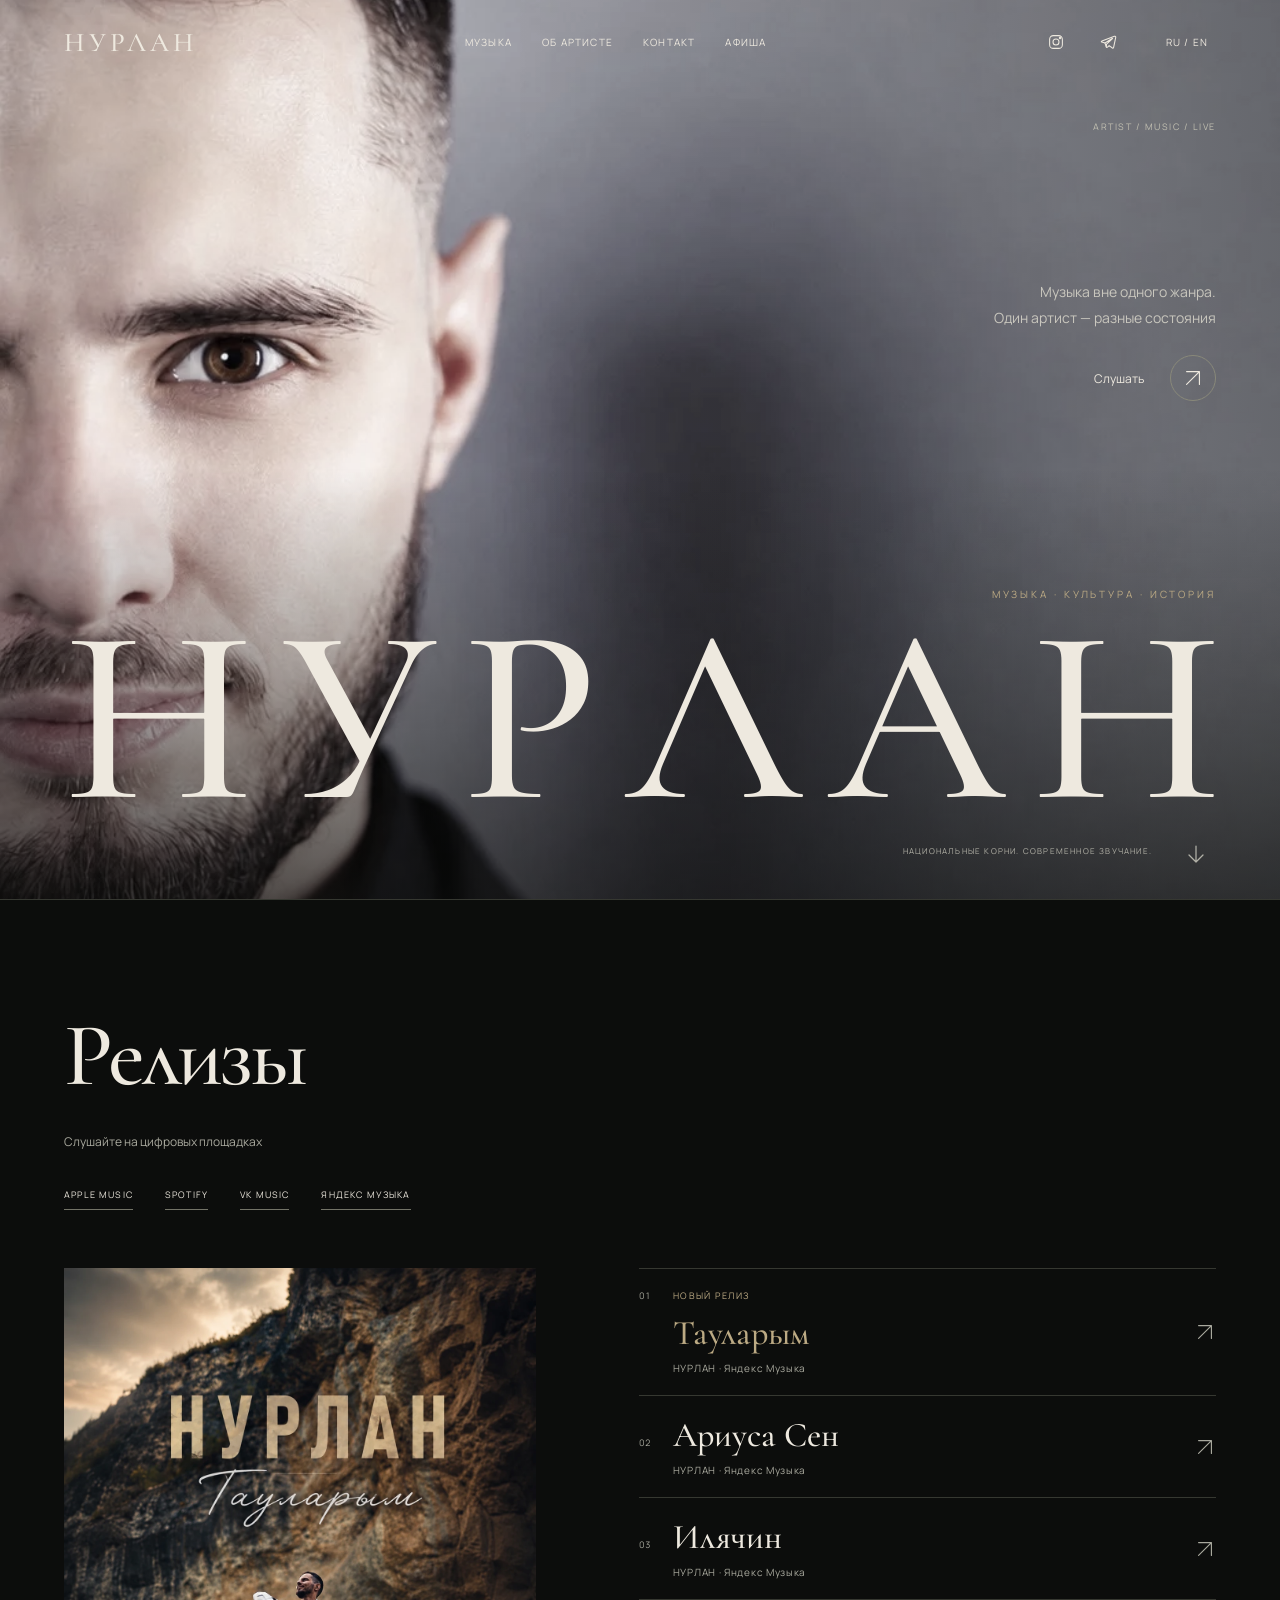
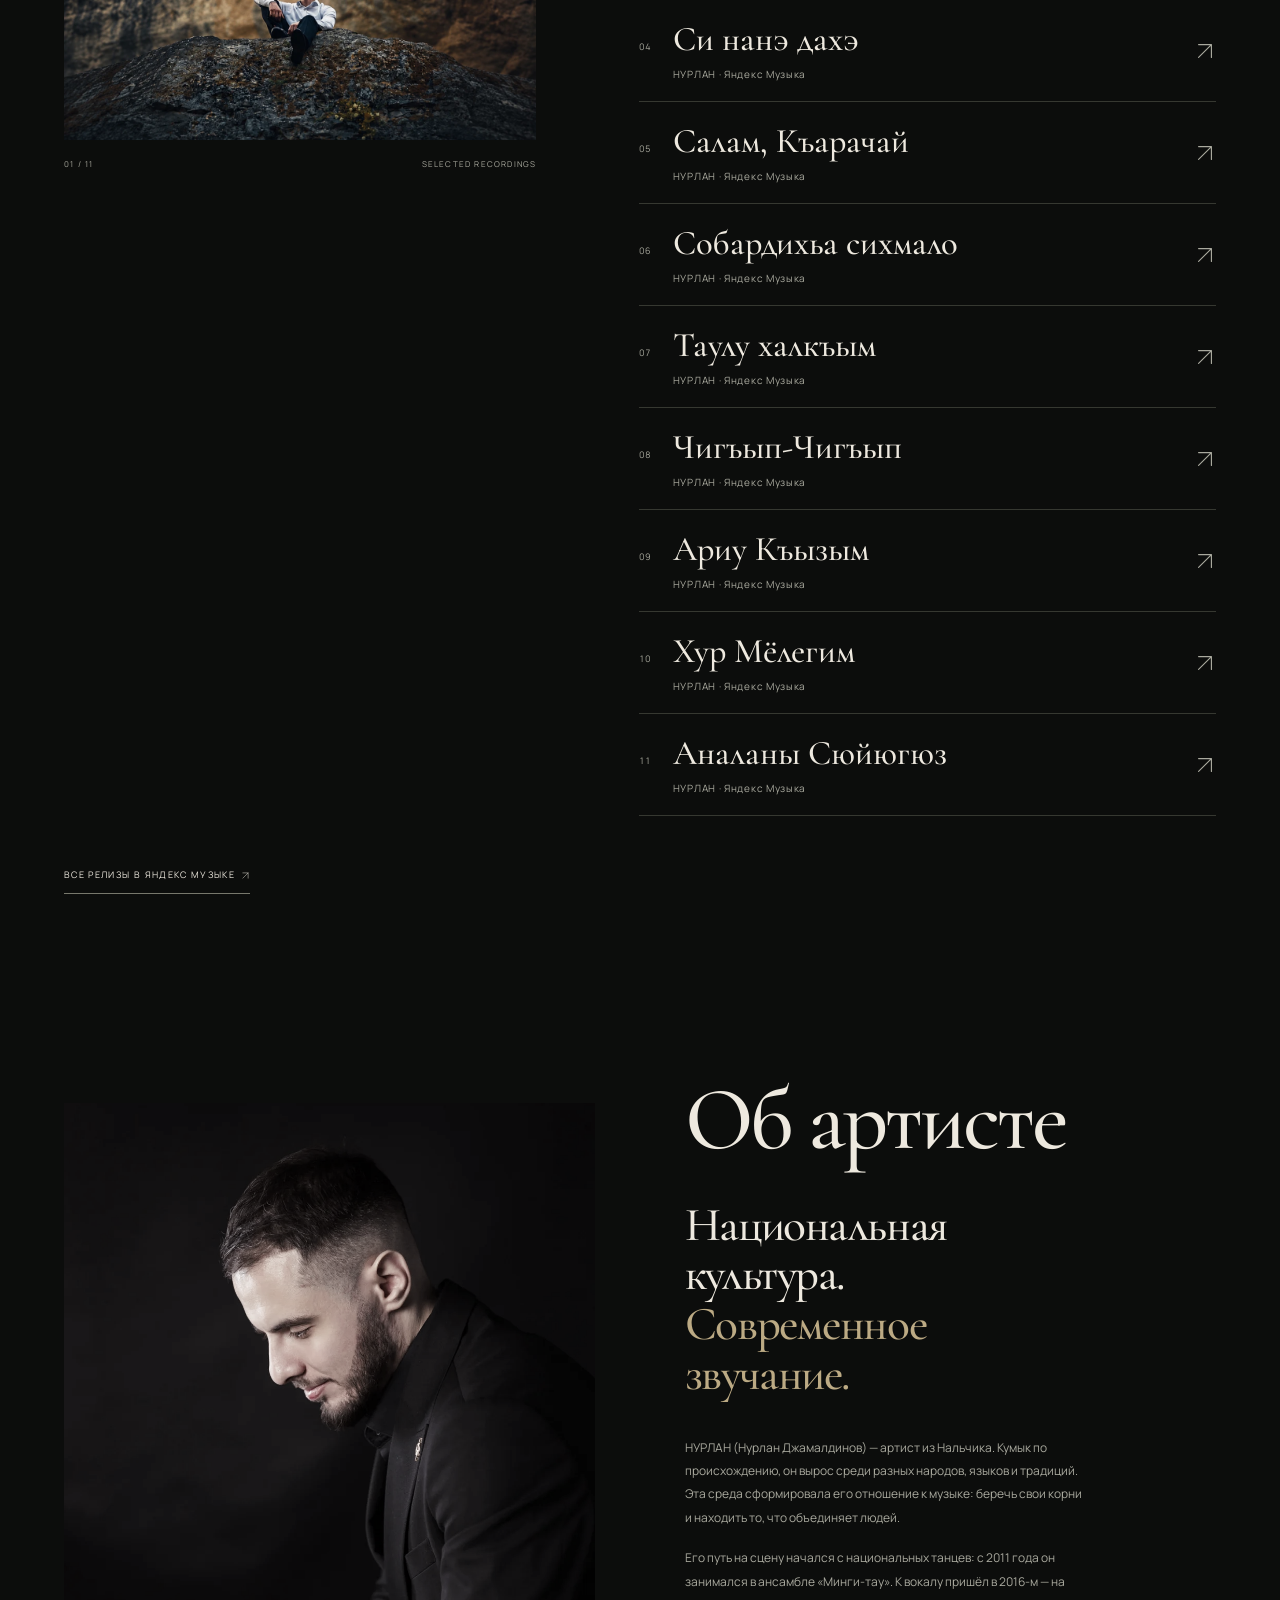
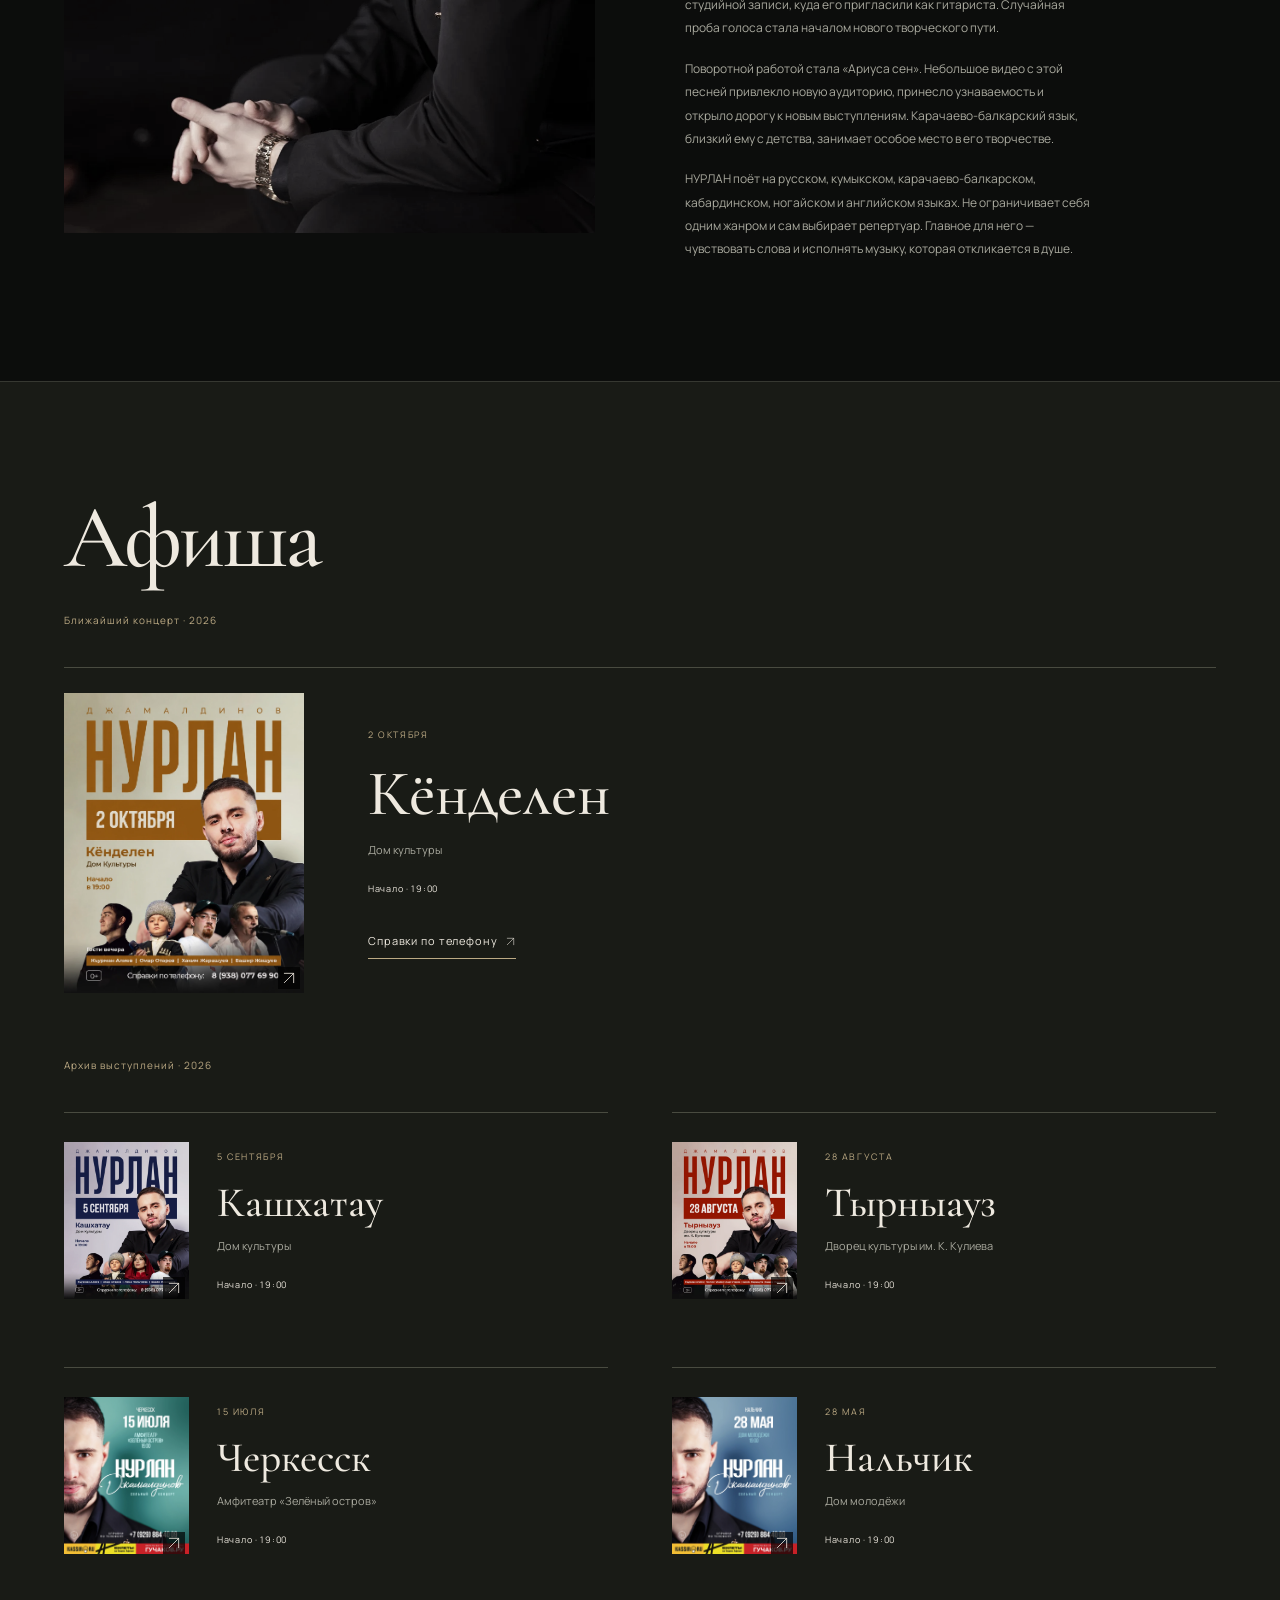
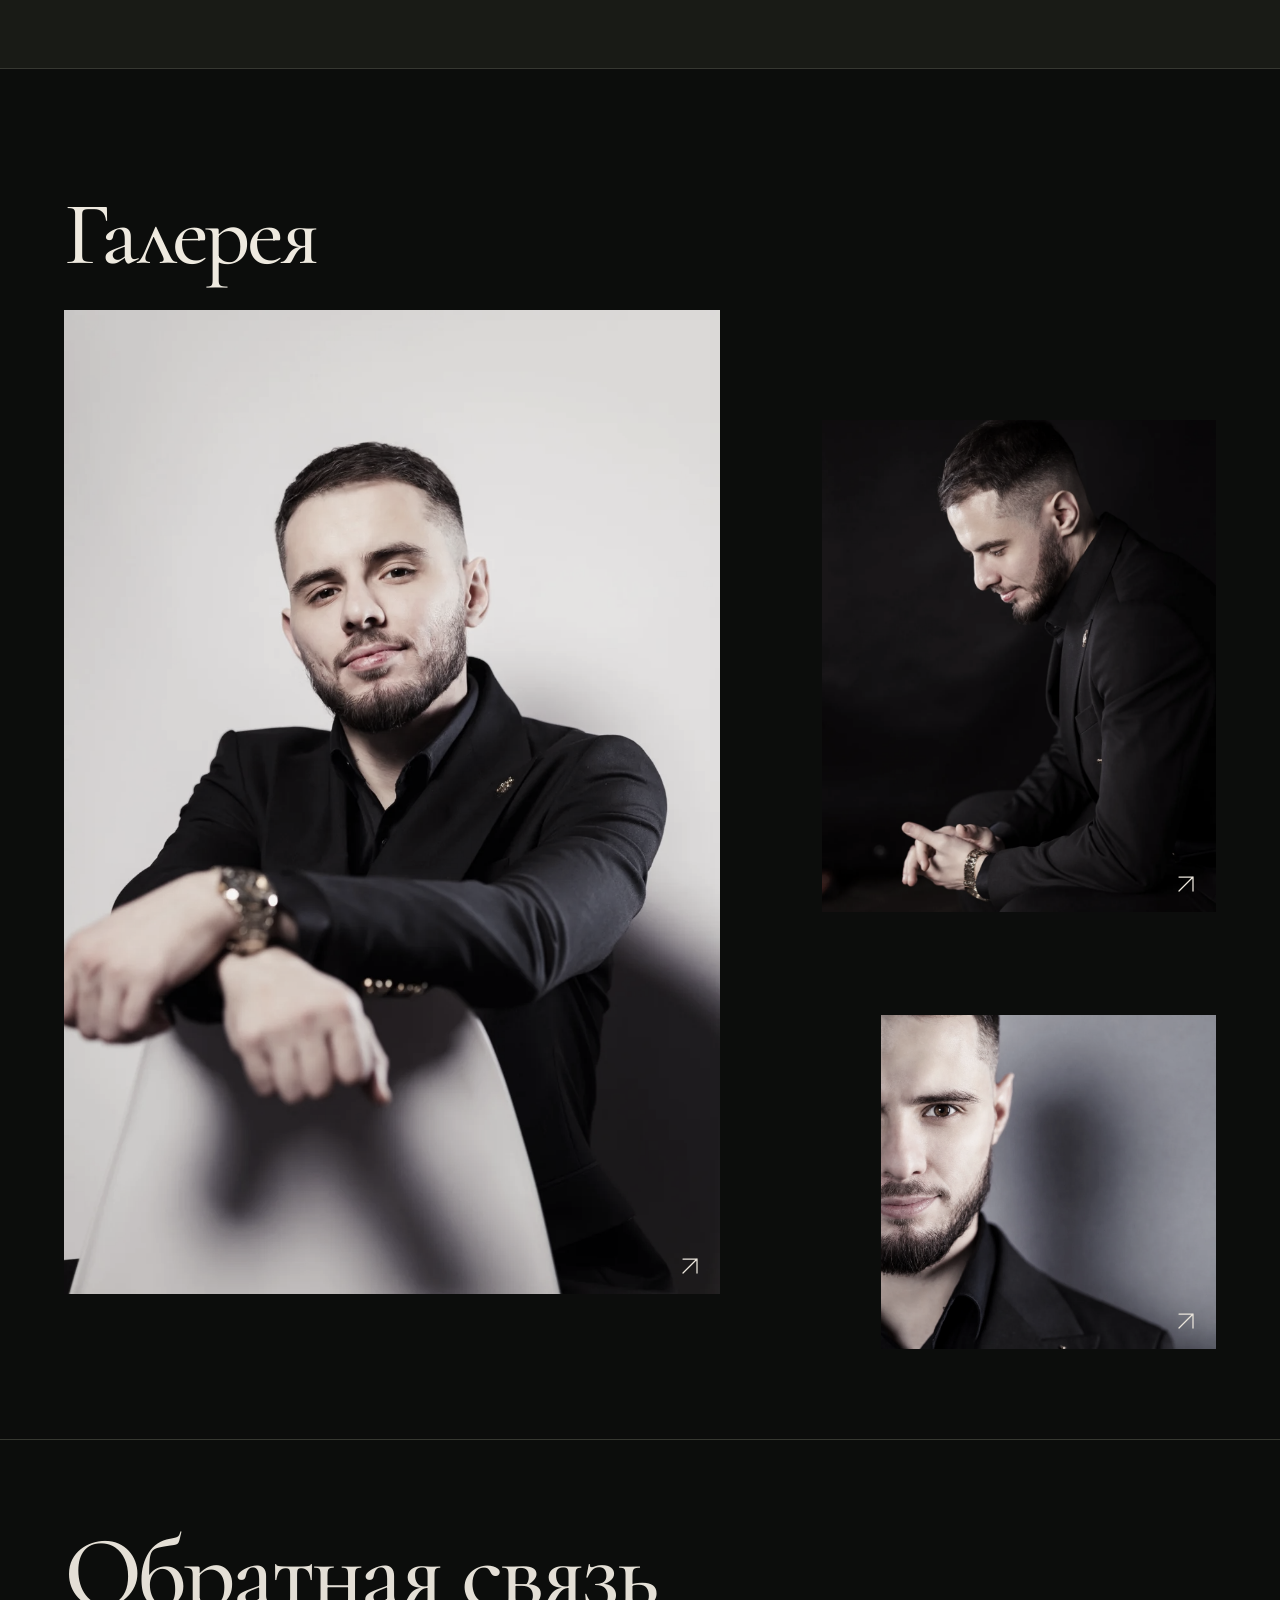
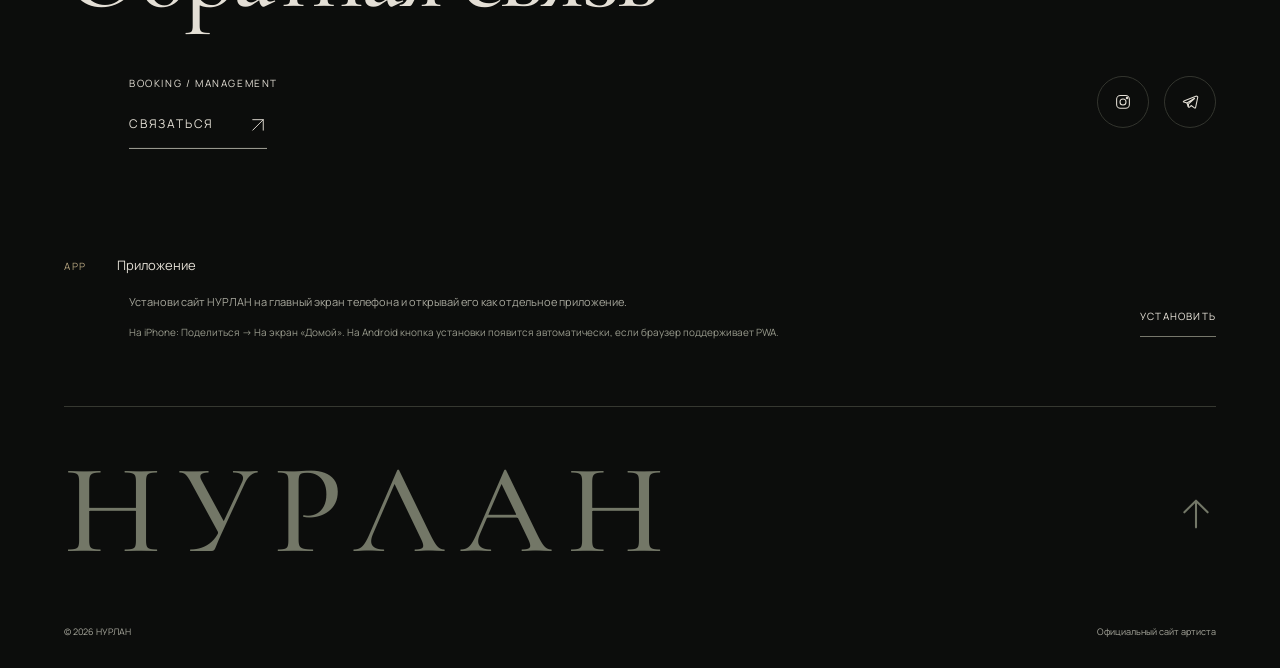
==== commit 3c3d5934: "Replace emoji-prone arrow glyphs with monochrome vector icons" ====
--- a/index.html
+++ b/index.html
@@ -5,7 +5,7 @@
   <meta name="viewport" content="width=device-width, initial-scale=1" />
   <meta name="description" content="НУРЛАН — официальный сайт артиста: музыка, релизы, видео, концерты и контакты." />
   <title>НУРЛАН — Музыка · Культура · История</title>
-  <link rel="stylesheet" href="styles.css?v=hero-light1" />
+  <link rel="stylesheet" href="styles.css?v=vector-arrows1" />
   <link rel="icon" type="image/png" href="assets/favicon.png">
   <link rel="shortcut icon" href="assets/favicon.ico">
   <link rel="apple-touch-icon" href="assets/favicon.png">
@@ -48,9 +48,9 @@
       <div class="hero-shade"></div>
       <div class="hero-top-note"><span>ARTIST / MUSIC / LIVE</span></div>
       <div class="hero-copy"><p class="hero-note"><span data-ru="Музыка вне одного жанра." data-en="Music beyond one genre.">Музыка вне одного жанра.</span><span data-ru="Один артист — разные состояния" data-en="One artist — many states">Один артист — разные состояния</span></p>
-      <a class="listen-link" href="#music"><span data-ru="Слушать" data-en="Listen">Слушать</span><span class="circle-arrow" aria-hidden="true">↗</span></a></div>
+      <a class="listen-link" href="#music"><span data-ru="Слушать" data-en="Listen">Слушать</span><span class="circle-arrow" aria-hidden="true"><svg class="ui-arrow" viewBox="0 0 24 24" aria-hidden="true" focusable="false" fill="none" stroke="currentColor" stroke-width="1.25" stroke-linecap="round" stroke-linejoin="round"><path d="M5 19 19 5M5 5h14v14"/></svg></span></a></div>
       <div class="hero-title-wrap"><div class="hero-brand-line" data-ru="МУЗЫКА · КУЛЬТУРА · ИСТОРИЯ" data-en="MUSIC · CULTURE · HISTORY">МУЗЫКА · КУЛЬТУРА · ИСТОРИЯ</div><h1 id="artist-name" aria-label="НУРЛАН"><span>Н</span><span>У</span><span>Р</span><span>Л</span><span>А</span><span>Н</span></h1></div>
-      <div class="hero-bottom"><span data-ru="НАЦИОНАЛЬНЫЕ КОРНИ. СОВРЕМЕННОЕ ЗВУЧАНИЕ." data-en="CULTURAL ROOTS. CONTEMPORARY SOUND.">НАЦИОНАЛЬНЫЕ КОРНИ. СОВРЕМЕННОЕ ЗВУЧАНИЕ.</span><a href="#music" aria-label="К музыке">↓</a></div>
+      <div class="hero-bottom"><span data-ru="НАЦИОНАЛЬНЫЕ КОРНИ. СОВРЕМЕННОЕ ЗВУЧАНИЕ." data-en="CULTURAL ROOTS. CONTEMPORARY SOUND.">НАЦИОНАЛЬНЫЕ КОРНИ. СОВРЕМЕННОЕ ЗВУЧАНИЕ.</span><a href="#music" aria-label="К музыке"><svg class="ui-arrow" viewBox="0 0 24 24" aria-hidden="true" focusable="false" fill="none" stroke="currentColor" stroke-width="1.25" stroke-linecap="round" stroke-linejoin="round"><path d="M12 4v16M5 13l7 7 7-7"/></svg></a></div>
     </section>
     <section class="section releases-section" id="music">
   <div class="section-head">
@@ -66,71 +66,71 @@
           </div><div class="release-layout"><figure class="release-stage" aria-hidden="true"><img id="releasePreview" src="assets/taularym.webp" alt="" width="1000" height="1000" loading="lazy"><figcaption><span id="releasePreviewNumber">01 / 11</span><span>SELECTED RECORDINGS</span></figcaption></figure><div class="releases-grid"><article class="new-release">
 <a class="release-card" href="https://music.yandex.ru/album/43771876" target="_blank" rel="noopener">
 <div class="release-cover"><img src="assets/taularym.webp" alt="Обложка — Тауларым" width="1200" height="1200" loading="lazy"></div>
-<div class="release-info"><span class="release-number">01</span><div><span class="release-badge" data-ru="Новый релиз" data-en="New release">Новый релиз</span><h3>Тауларым</h3><p>НУРЛАН · <span data-ru="Яндекс Музыка ↗" data-en="Yandex Music ↗">Яндекс Музыка ↗</span></p></div></div></a>
+<div class="release-info"><span class="release-number">01</span><div><span class="release-badge" data-ru="Новый релиз" data-en="New release">Новый релиз</span><h3>Тауларым</h3><p>НУРЛАН · <span data-ru="Яндекс Музыка" data-en="Yandex Music">Яндекс Музыка</span></p></div></div></a>
 </article><a class="release-card" href="https://music.yandex.ru/album/39880257/track/146494097" target="_blank" rel="noopener">
       <div class="release-cover"><img src="assets/ariusa-sen.webp" alt="Обложка — Ариуса Сен" width="1000" height="1000" loading="lazy"></div>
       <div class="release-info">
         <span class="release-number">02</span>
-        <div><h3>Ариуса Сен</h3><p>НУРЛАН · Яндекс Музыка ↗</p></div>
+        <div><h3>Ариуса Сен</h3><p>НУРЛАН · Яндекс Музыка</p></div>
       </div>
     </a><a class="release-card" href="https://music.yandex.ru/album/41669758/track/150454103" target="_blank" rel="noopener">
       <div class="release-cover"><img src="assets/ilyachin.webp" alt="Обложка — Илячин" width="1000" height="1000" loading="lazy"></div>
       <div class="release-info">
         <span class="release-number">03</span>
-        <div><h3>Илячин</h3><p>НУРЛАН · Яндекс Музыка ↗</p></div>
+        <div><h3>Илячин</h3><p>НУРЛАН · Яндекс Музыка</p></div>
       </div>
     </a><a class="release-card" href="https://music.yandex.ru/album/42260216/track/151796583" target="_blank" rel="noopener">
       <div class="release-cover"><img src="assets/si-nane-dahe.webp" alt="Обложка — Си нанэ дахэ" width="1000" height="1000" loading="lazy"></div>
       <div class="release-info">
         <span class="release-number">04</span>
-        <div><h3>Си нанэ дахэ</h3><p>НУРЛАН · Яндекс Музыка ↗</p></div>
+        <div><h3>Си нанэ дахэ</h3><p>НУРЛАН · Яндекс Музыка</p></div>
       </div>
     </a><a class="release-card" href="https://music.yandex.ru/album/42202600/track/151668943" target="_blank" rel="noopener">
       <div class="release-cover"><img src="assets/salam-karachay.webp" alt="Обложка — Салам, Къарачай" width="1000" height="1000" loading="lazy"></div>
       <div class="release-info">
         <span class="release-number">05</span>
-        <div><h3>Салам, Къарачай</h3><p>НУРЛАН · Яндекс Музыка ↗</p></div>
+        <div><h3>Салам, Къарачай</h3><p>НУРЛАН · Яндекс Музыка</p></div>
       </div>
     </a><a class="release-card" href="https://music.yandex.ru/album/42638115/track/152665149" target="_blank" rel="noopener">
       <div class="release-cover"><img src="assets/sobardihya-sihmalo.webp" alt="Обложка — Собардихьа сихмало" width="1000" height="1000" loading="lazy"></div>
       <div class="release-info">
         <span class="release-number">06</span>
-        <div><h3>Собардихьа сихмало</h3><p>НУРЛАН · Яндекс Музыка ↗</p></div>
+        <div><h3>Собардихьа сихмало</h3><p>НУРЛАН · Яндекс Музыка</p></div>
       </div>
     </a><a class="release-card" href="https://music.yandex.ru/album/41346960/track/149715445" target="_blank" rel="noopener">
       <div class="release-cover"><img src="assets/taulu-halkym.webp" alt="Обложка — Таулу халкъым" width="1000" height="1000" loading="lazy"></div>
       <div class="release-info">
         <span class="release-number">07</span>
-        <div><h3>Таулу халкъым</h3><p>НУРЛАН · Яндекс Музыка ↗</p></div>
+        <div><h3>Таулу халкъым</h3><p>НУРЛАН · Яндекс Музыка</p></div>
       </div>
     </a><a class="release-card" href="https://music.yandex.ru/album/40889620/track/148713924" target="_blank" rel="noopener">
       <div class="release-cover"><img src="assets/chigyp-chigyp.webp" alt="Обложка — Чигъып-Чигъып" width="900" height="900" loading="lazy"></div>
       <div class="release-info">
         <span class="release-number">08</span>
-        <div><h3>Чигъып-Чигъып</h3><p>НУРЛАН · Яндекс Музыка ↗</p></div>
+        <div><h3>Чигъып-Чигъып</h3><p>НУРЛАН · Яндекс Музыка</p></div>
       </div>
     </a><a class="release-card" href="https://music.yandex.ru/album/43475493/track/154628360" target="_blank" rel="noopener">
       <div class="release-cover"><img src="assets/ariu-kyzym.webp" alt="Обложка — Ариу Къызым" width="1000" height="1000" loading="lazy"></div>
       <div class="release-info">
         <span class="release-number">09</span>
-        <div><h3>Ариу Къызым</h3><p>НУРЛАН · Яндекс Музыка ↗</p></div>
+        <div><h3>Ариу Къызым</h3><p>НУРЛАН · Яндекс Музыка</p></div>
       </div>
     </a><a class="release-card" href="https://music.yandex.ru/album/43339557/track/154314871" target="_blank" rel="noopener">
       <div class="release-cover"><img src="assets/hur-melegim.webp" alt="Обложка — Хур Мёлегим" width="1000" height="1000" loading="lazy"></div>
       <div class="release-info">
         <span class="release-number">10</span>
-        <div><h3>Хур Мёлегим</h3><p>НУРЛАН · Яндекс Музыка ↗</p></div>
+        <div><h3>Хур Мёлегим</h3><p>НУРЛАН · Яндекс Музыка</p></div>
       </div>
     </a><a class="release-card" href="https://music.yandex.ru/album/42742931/track/152895598" target="_blank" rel="noopener">
       <div class="release-cover"><img src="assets/analany-suyuguz.webp" alt="Обложка — Аналаны Сюйюгюз" width="1000" height="1000" loading="lazy"></div>
       <div class="release-info">
         <span class="release-number">11</span>
-        <div><h3>Аналаны Сюйюгюз</h3><p>НУРЛАН · Яндекс Музыка ↗</p></div>
+        <div><h3>Аналаны Сюйюгюз</h3><p>НУРЛАН · Яндекс Музыка</p></div>
       </div>
     </a></div>
   </div><a class="all-releases" href="https://music.yandex.ru/artist/25788862" target="_blank" rel="noopener"
-     data-ru="ВСЕ РЕЛИЗЫ В ЯНДЕКС МУЗЫКЕ ↗"
-     data-en="ALL RELEASES ON YANDEX MUSIC ↗">ВСЕ РЕЛИЗЫ В ЯНДЕКС МУЗЫКЕ ↗</a>
+     data-ru="ВСЕ РЕЛИЗЫ В ЯНДЕКС МУЗЫКЕ"
+     data-en="ALL RELEASES ON YANDEX MUSIC">ВСЕ РЕЛИЗЫ В ЯНДЕКС МУЗЫКЕ</a>
 </section>
 
     
@@ -154,8 +154,8 @@
         
         <h2 data-ru="Афиша" data-en="Events">Афиша</h2>
       </div>
-      <p class="events-intro" data-ru="Ближайший концерт · 2026" data-en="Upcoming concert · 2026">Ближайший концерт · 2026</p><div class="events-grid events-upcoming-grid"><article class="event-card event-upcoming"><button type="button" class="poster-open" aria-label="Открыть афишу — Кёнделен"><img src="assets/event-2026-10-02-kendelen.webp" alt="НУРЛАН — Кёнделен, 2 октября 2026" loading="lazy" width="1122" height="1402"><span aria-hidden="true">↗</span></button><div class="event-info"><div class="event-date" data-ru="2 ОКТЯБРЯ" data-en="2 OCTOBER">2 ОКТЯБРЯ</div><h3 class="" data-ru="Кёнделен" data-en="Kendelen">Кёнделен</h3><p class="" data-ru="Дом культуры" data-en="House of Culture">Дом культуры</p><span class="event-time" data-ru="Начало · 19:00" data-en="Starts · 19:00">Начало · 19:00</span><a class="event-contact" href="tel:+79380776990" data-ru="Справки по телефону ↗" data-en="Enquiries by phone ↗">Справки по телефону ↗</a></div></article></div><p class="events-intro events-archive-heading" data-ru="Архив выступлений · 2026" data-en="Past performances · 2026">Архив выступлений · 2026</p><div class="events-grid"><article class="event-card">
-          <button type="button" class="poster-open" aria-label="Открыть афишу"><img src="assets/event-2026-09-05-kashkhatau.webp" alt="НУРЛАН — Кашхатау, 5 сентября" loading="lazy" width="800" height="1000"><span aria-hidden="true">↗</span></button>
+      <p class="events-intro" data-ru="Ближайший концерт · 2026" data-en="Upcoming concert · 2026">Ближайший концерт · 2026</p><div class="events-grid events-upcoming-grid"><article class="event-card event-upcoming"><button type="button" class="poster-open" aria-label="Открыть афишу — Кёнделен"><img src="assets/event-2026-10-02-kendelen.webp" alt="НУРЛАН — Кёнделен, 2 октября 2026" loading="lazy" width="1122" height="1402"><span aria-hidden="true"><svg class="ui-arrow" viewBox="0 0 24 24" aria-hidden="true" focusable="false" fill="none" stroke="currentColor" stroke-width="1.25" stroke-linecap="round" stroke-linejoin="round"><path d="M5 19 19 5M5 5h14v14"/></svg></span></button><div class="event-info"><div class="event-date" data-ru="2 ОКТЯБРЯ" data-en="2 OCTOBER">2 ОКТЯБРЯ</div><h3 class="" data-ru="Кёнделен" data-en="Kendelen">Кёнделен</h3><p class="" data-ru="Дом культуры" data-en="House of Culture">Дом культуры</p><span class="event-time" data-ru="Начало · 19:00" data-en="Starts · 19:00">Начало · 19:00</span><a class="event-contact" href="tel:+79380776990" data-ru="Справки по телефону" data-en="Enquiries by phone">Справки по телефону</a></div></article></div><p class="events-intro events-archive-heading" data-ru="Архив выступлений · 2026" data-en="Past performances · 2026">Архив выступлений · 2026</p><div class="events-grid"><article class="event-card">
+          <button type="button" class="poster-open" aria-label="Открыть афишу"><img src="assets/event-2026-09-05-kashkhatau.webp" alt="НУРЛАН — Кашхатау, 5 сентября" loading="lazy" width="800" height="1000"><span aria-hidden="true"><svg class="ui-arrow" viewBox="0 0 24 24" aria-hidden="true" focusable="false" fill="none" stroke="currentColor" stroke-width="1.25" stroke-linecap="round" stroke-linejoin="round"><path d="M5 19 19 5M5 5h14v14"/></svg></span></button>
           <div class="event-info">
             <div class="event-date" data-ru="5 СЕНТЯБРЯ" data-en="5 SEPTEMBER">5 СЕНТЯБРЯ</div>
             <h3 data-ru="Кашхатау" data-en="Kashkhatau">Кашхатау</h3>
@@ -163,23 +163,23 @@
             <span class="event-time" data-ru="Начало · 19:00" data-en="Starts · 19:00">Начало · 19:00</span>
           </div>
         </article><article class="event-card">
-          <button type="button" class="poster-open" aria-label="Открыть афишу"><img src="assets/event-2026-08-28-tyrnyauz.webp" alt="НУРЛАН — Тырныауз, 28 августа" loading="lazy" width="800" height="1000"><span aria-hidden="true">↗</span></button>
+          <button type="button" class="poster-open" aria-label="Открыть афишу"><img src="assets/event-2026-08-28-tyrnyauz.webp" alt="НУРЛАН — Тырныауз, 28 августа" loading="lazy" width="800" height="1000"><span aria-hidden="true"><svg class="ui-arrow" viewBox="0 0 24 24" aria-hidden="true" focusable="false" fill="none" stroke="currentColor" stroke-width="1.25" stroke-linecap="round" stroke-linejoin="round"><path d="M5 19 19 5M5 5h14v14"/></svg></span></button>
           <div class="event-info">
             <div class="event-date" data-ru="28 АВГУСТА" data-en="28 AUGUST">28 АВГУСТА</div>
             <h3 data-ru="Тырныауз" data-en="Tyrnyauz">Тырныауз</h3>
             <p data-ru="Дворец культуры им. К. Кулиева" data-en="K. Kuliev Palace of Culture">Дворец культуры им. К. Кулиева</p>
             <span class="event-time" data-ru="Начало · 19:00" data-en="Starts · 19:00">Начало · 19:00</span>
           </div>
-        </article><article class="event-card"><button type="button" class="poster-open" aria-label="Открыть афишу — Черкесск"><img src="assets/event-2026-07-15-cherkessk.webp" alt="НУРЛАН — Черкесск, 15 июля 2026" loading="lazy" width="1080" height="1350"><span aria-hidden="true">↗</span></button><div class="event-info"><div class="event-date" data-ru="15 ИЮЛЯ" data-en="15 JULY">15 ИЮЛЯ</div><h3 class="" data-ru="Черкесск" data-en="Cherkessk">Черкесск</h3><p class="" data-ru="Амфитеатр «Зелёный остров»" data-en="Green Island Amphitheatre">Амфитеатр «Зелёный остров»</p><span class="event-time" data-ru="Начало · 19:00" data-en="Starts · 19:00">Начало · 19:00</span></div></article><article class="event-card"><button type="button" class="poster-open" aria-label="Открыть афишу — Нальчик"><img src="assets/event-2026-05-28-nalchik.webp" alt="НУРЛАН — Нальчик, 28 мая 2026" loading="lazy" width="1080" height="1350"><span aria-hidden="true">↗</span></button><div class="event-info"><div class="event-date" data-ru="28 МАЯ" data-en="28 MAY">28 МАЯ</div><h3 class="" data-ru="Нальчик" data-en="Nalchik">Нальчик</h3><p class="" data-ru="Дом молодёжи" data-en="Youth Centre">Дом молодёжи</p><span class="event-time" data-ru="Начало · 19:00" data-en="Starts · 19:00">Начало · 19:00</span></div></article></div></section>
+        </article><article class="event-card"><button type="button" class="poster-open" aria-label="Открыть афишу — Черкесск"><img src="assets/event-2026-07-15-cherkessk.webp" alt="НУРЛАН — Черкесск, 15 июля 2026" loading="lazy" width="1080" height="1350"><span aria-hidden="true"><svg class="ui-arrow" viewBox="0 0 24 24" aria-hidden="true" focusable="false" fill="none" stroke="currentColor" stroke-width="1.25" stroke-linecap="round" stroke-linejoin="round"><path d="M5 19 19 5M5 5h14v14"/></svg></span></button><div class="event-info"><div class="event-date" data-ru="15 ИЮЛЯ" data-en="15 JULY">15 ИЮЛЯ</div><h3 class="" data-ru="Черкесск" data-en="Cherkessk">Черкесск</h3><p class="" data-ru="Амфитеатр «Зелёный остров»" data-en="Green Island Amphitheatre">Амфитеатр «Зелёный остров»</p><span class="event-time" data-ru="Начало · 19:00" data-en="Starts · 19:00">Начало · 19:00</span></div></article><article class="event-card"><button type="button" class="poster-open" aria-label="Открыть афишу — Нальчик"><img src="assets/event-2026-05-28-nalchik.webp" alt="НУРЛАН — Нальчик, 28 мая 2026" loading="lazy" width="1080" height="1350"><span aria-hidden="true"><svg class="ui-arrow" viewBox="0 0 24 24" aria-hidden="true" focusable="false" fill="none" stroke="currentColor" stroke-width="1.25" stroke-linecap="round" stroke-linejoin="round"><path d="M5 19 19 5M5 5h14v14"/></svg></span></button><div class="event-info"><div class="event-date" data-ru="28 МАЯ" data-en="28 MAY">28 МАЯ</div><h3 class="" data-ru="Нальчик" data-en="Nalchik">Нальчик</h3><p class="" data-ru="Дом молодёжи" data-en="Youth Centre">Дом молодёжи</p><span class="event-time" data-ru="Начало · 19:00" data-en="Starts · 19:00">Начало · 19:00</span></div></article></div></section>
     <section class="section gallery" id="gallery">
       <div class="section-head">
         
         <h2 data-ru="Галерея" data-en="Gallery">Галерея</h2>
       </div>
       <div class="gallery-editorial">
-        <figure class="gallery-item gallery-main"><button class="gallery-open" type="button" aria-label="Открыть фотографию"><img src="assets/portrait-light.webp" alt="НУРЛАН — портрет" width="1024" height="1536" loading="lazy"><span class="gallery-zoom" aria-hidden="true">↗</span></button></figure>
-        <figure class="gallery-item gallery-top"><button class="gallery-open" type="button" aria-label="Открыть фотографию"><img src="assets/portrait-dark.webp" alt="НУРЛАН — тёмный портрет" width="1024" height="1536" loading="lazy"><span class="gallery-zoom" aria-hidden="true">↗</span></button></figure>
-        <figure class="gallery-item gallery-bottom"><button class="gallery-open" type="button" aria-label="Открыть фотографию"><img src="assets/portrait-hero.webp" alt="НУРЛАН — крупный портрет" width="1023" height="1537" loading="lazy"><span class="gallery-zoom" aria-hidden="true">↗</span></button></figure>
+        <figure class="gallery-item gallery-main"><button class="gallery-open" type="button" aria-label="Открыть фотографию"><img src="assets/portrait-light.webp" alt="НУРЛАН — портрет" width="1024" height="1536" loading="lazy"><span class="gallery-zoom" aria-hidden="true"><svg class="ui-arrow" viewBox="0 0 24 24" aria-hidden="true" focusable="false" fill="none" stroke="currentColor" stroke-width="1.25" stroke-linecap="round" stroke-linejoin="round"><path d="M5 19 19 5M5 5h14v14"/></svg></span></button></figure>
+        <figure class="gallery-item gallery-top"><button class="gallery-open" type="button" aria-label="Открыть фотографию"><img src="assets/portrait-dark.webp" alt="НУРЛАН — тёмный портрет" width="1024" height="1536" loading="lazy"><span class="gallery-zoom" aria-hidden="true"><svg class="ui-arrow" viewBox="0 0 24 24" aria-hidden="true" focusable="false" fill="none" stroke="currentColor" stroke-width="1.25" stroke-linecap="round" stroke-linejoin="round"><path d="M5 19 19 5M5 5h14v14"/></svg></span></button></figure>
+        <figure class="gallery-item gallery-bottom"><button class="gallery-open" type="button" aria-label="Открыть фотографию"><img src="assets/portrait-hero.webp" alt="НУРЛАН — крупный портрет" width="1023" height="1537" loading="lazy"><span class="gallery-zoom" aria-hidden="true"><svg class="ui-arrow" viewBox="0 0 24 24" aria-hidden="true" focusable="false" fill="none" stroke="currentColor" stroke-width="1.25" stroke-linecap="round" stroke-linejoin="round"><path d="M5 19 19 5M5 5h14v14"/></svg></span></button></figure>
       </div>
     </section>
 
@@ -207,7 +207,7 @@
     </section>
   <section class="section install-section"><div class="section-head"><span class="kicker">APP</span><h2 data-ru="Приложение" data-en="App">Приложение</h2></div><div class="install-card"><div><p data-ru="Установи сайт НУРЛАН на главный экран телефона и открывай его как отдельное приложение." data-en="Install NURLAN on your home screen and open it like a standalone app.">Установи сайт НУРЛАН на главный экран телефона и открывай его как отдельное приложение.</p><small data-ru="На iPhone: Поделиться → На экран «Домой». На Android кнопка установки появится автоматически, если браузер поддерживает PWA." data-en="On iPhone: Share → Add to Home Screen. On Android the install button appears automatically when supported.">На iPhone: Поделиться → На экран «Домой». На Android кнопка установки появится автоматически, если браузер поддерживает PWA.</small></div><button class="install-app-button" id="installAppBtn" type="button" data-ru="УСТАНОВИТЬ" data-en="INSTALL">УСТАНОВИТЬ</button></div></section></main>
 
-  <footer><a class="footer-brand" href="#home">НУРЛАН <span aria-hidden="true">↑</span></a>
+  <footer><a class="footer-brand" href="#home">НУРЛАН <span aria-hidden="true"><svg class="ui-arrow" viewBox="0 0 24 24" aria-hidden="true" focusable="false" fill="none" stroke="currentColor" stroke-width="1.25" stroke-linecap="round" stroke-linejoin="round"><path d="M12 20V4M5 11l7-7 7 7"/></svg></span></a>
     <span>© 2026 НУРЛАН</span>
     <span data-ru="Официальный сайт артиста" data-en="Official artist website">Официальный сайт артиста</span>
   </footer>
--- a/styles.css
+++ b/styles.css
@@ -7,13 +7,13 @@
 /* Full-bleed portrait and typographic masthead */
 .hero{height:100svh;min-height:740px;max-height:1200px;position:relative;overflow:hidden;background:#111210;border-bottom:1px solid var(--line)}.hero-photo-panel{position:absolute;inset:0 0 0 31%;overflow:hidden}.hero-image{width:100%;height:100%;object-fit:cover;object-position:50% 33%;filter:saturate(.45);transform-origin:center 30%}.hero-shade{position:absolute;inset:0;background:linear-gradient(90deg,#111210 4%,rgba(17,18,16,.8) 25%,transparent 68%),linear-gradient(0deg,rgba(12,13,12,.65),transparent 48%)}.hero-top-note{position:absolute;top:120px;left:var(--gutter);right:var(--gutter);display:flex;justify-content:space-between;font-size:9px;letter-spacing:.18em;color:#c2c0b2}.hero-copy{position:absolute;top:31%;left:var(--gutter);max-width:290px}.hero-note{font-size:14px;line-height:1.85;color:#c9c7be;max-width:260px}.listen-link{display:inline-flex;align-items:center;gap:26px;margin-top:25px;font-size:12px}.circle-arrow{width:46px;height:46px;border:1px solid #89897a;border-radius:50%;display:grid;place-items:center;font-size:22px;transition:background .3s,color .3s,transform .3s}.listen-link:hover .circle-arrow{background:var(--text);color:var(--bg);transform:rotate(45deg)}.hero-title-wrap{position:absolute;left:var(--gutter);right:var(--gutter);bottom:86px}.hero-brand-line{font-size:10px;letter-spacing:.29em;margin-bottom:22px;color:var(--accent)}.hero h1{font-family:var(--serif);font-weight:500;display:flex;justify-content:space-between;font-size:clamp(100px,19.5vw,340px);line-height:.76;letter-spacing:-.025em}.hero h1 span{display:inline-block}.hero-bottom{position:absolute;bottom:24px;left:var(--gutter);right:var(--gutter);display:flex;justify-content:space-between;align-items:center;font-size:8px;letter-spacing:.15em;color:#b2b1a7}.hero-bottom a{font-size:24px;padding:8px}
 /* Recordings: an editorial index with a sticky sleeve */
-.section{padding:110px var(--gutter);scroll-margin-top:20px}.section-head{display:flex;align-items:baseline;gap:30px;margin-bottom:30px}.section-head h2{font-size:clamp(58px,7vw,112px);line-height:1.02;letter-spacing:-.035em}.releases-intro{max-width:520px;font-size:12px;color:var(--muted);line-height:1.9}.music-platforms{display:flex;flex-wrap:wrap;gap:14px 32px;margin:26px 0 58px}.music-platforms a{font-size:9px;letter-spacing:.13em;border-bottom:1px solid #737367;padding:8px 0;transition:color .2s}.music-platforms a:hover{color:var(--accent)}.release-layout{display:grid;grid-template-columns:.9fr 1.1fr;gap:8vw;align-items:start}.release-stage{position:sticky;top:120px}.release-stage img{width:100%;height:auto;aspect-ratio:1;object-fit:contain;background:#11120f}.release-stage figcaption{display:flex;justify-content:space-between;font-size:8px;letter-spacing:.15em;color:var(--muted);margin-top:18px}.releases-grid{border-top:1px solid var(--line)}.release-card{display:flex;align-items:center;position:relative;min-width:0;gap:18px;border-bottom:1px solid var(--line);padding:20px 0;transition:color .25s,padding .25s}.release-card::after{content:'↗';font-size:22px;margin-left:auto;transition:transform .3s;color:var(--muted)}.release-card:hover,.release-card:focus-visible,.release-card.active{color:var(--accent)}.release-card:hover::after{transform:translate(3px,-3px)}.release-cover{display:none}.release-info{display:flex;align-items:baseline;gap:22px;min-width:0}.release-number{font-size:9px;color:var(--muted);font-variant-numeric:tabular-nums}.release-info h3{font-size:clamp(25px,2.7vw,44px);line-height:1.1}.release-info p{font-size:10px;letter-spacing:.07em;color:var(--muted);margin-top:9px}.all-releases{display:inline-block;margin-top:40px;font-size:9px;letter-spacing:.15em;border-bottom:1px solid #77776c;padding:12px 0}
+.section{padding:110px var(--gutter);scroll-margin-top:20px}.section-head{display:flex;align-items:baseline;gap:30px;margin-bottom:30px}.section-head h2{font-size:clamp(58px,7vw,112px);line-height:1.02;letter-spacing:-.035em}.releases-intro{max-width:520px;font-size:12px;color:var(--muted);line-height:1.9}.music-platforms{display:flex;flex-wrap:wrap;gap:14px 32px;margin:26px 0 58px}.music-platforms a{font-size:9px;letter-spacing:.13em;border-bottom:1px solid #737367;padding:8px 0;transition:color .2s}.music-platforms a:hover{color:var(--accent)}.release-layout{display:grid;grid-template-columns:.9fr 1.1fr;gap:8vw;align-items:start}.release-stage{position:sticky;top:120px}.release-stage img{width:100%;height:auto;aspect-ratio:1;object-fit:contain;background:#11120f}.release-stage figcaption{display:flex;justify-content:space-between;font-size:8px;letter-spacing:.15em;color:var(--muted);margin-top:18px}.releases-grid{border-top:1px solid var(--line)}.release-card{display:flex;align-items:center;position:relative;min-width:0;gap:18px;border-bottom:1px solid var(--line);padding:20px 0;transition:color .25s,padding .25s}.release-card::after{content:'';font-size:22px;margin-left:auto;transition:transform .3s;color:var(--muted)}.release-card:hover,.release-card:focus-visible,.release-card.active{color:var(--accent)}.release-card:hover::after{transform:translate(3px,-3px)}.release-cover{display:none}.release-info{display:flex;align-items:baseline;gap:22px;min-width:0}.release-number{font-size:9px;color:var(--muted);font-variant-numeric:tabular-nums}.release-info h3{font-size:clamp(25px,2.7vw,44px);line-height:1.1}.release-info p{font-size:10px;letter-spacing:.07em;color:var(--muted);margin-top:9px}.all-releases{display:inline-block;margin-top:40px;font-size:9px;letter-spacing:.15em;border-bottom:1px solid #77776c;padding:12px 0}
 /* Artist statement */
 .split{display:grid;grid-template-columns:1fr 1fr;gap:7vw;align-items:center;padding-top:70px;padding-bottom:120px}.portrait{position:relative;overflow:hidden}.portrait img{width:100%;height:730px;object-fit:cover;object-position:center 20%;filter:saturate(.4)}.photo-caption{position:absolute;bottom:24px;left:24px;font-size:8px;letter-spacing:.18em;color:#eee9df}.about-copy .meta{margin:16px 0 34px;color:var(--muted)}.manifesto{font-size:clamp(45px,5vw,80px);line-height:.99;letter-spacing:-.03em;margin-bottom:35px}.reveal-line{display:block;overflow:hidden;padding-bottom:.1em;margin-bottom:-.04em}.reveal-line>span{display:block}.manifesto .reveal-line:nth-child(n+3){color:var(--accent)}.about-copy p{font-size:12px;line-height:1.95;color:var(--muted);max-width:405px;margin-top:17px}
 /* Live archive */
 .events-section{background:#191b16;border-top:1px solid var(--line);border-bottom:1px solid var(--line)}.events-intro{font-size:10px;letter-spacing:.1em;color:var(--accent);margin-bottom:40px}.events-grid{display:grid;grid-template-columns:1fr 1fr;gap:5vw}.event-card{border-top:1px solid #494b40;padding-top:25px;display:grid;grid-template-columns:125px 1fr;gap:28px;align-items:center}.event-card img{width:125px;height:165px;object-fit:contain;transition:transform .5s}.event-card:hover img{transform:rotate(-2deg) scale(1.04)}.event-date{font-size:9px;letter-spacing:.18em;color:var(--accent);margin-bottom:14px}.event-info h3{font-size:42px;margin-bottom:9px}.event-info p{font-size:11px;color:var(--muted);line-height:1.7}.event-time{display:block;font-size:9px;letter-spacing:.08em;margin-top:22px}
 /* Photo essay */
-.gallery{padding-top:120px;padding-bottom:90px}.gallery-intro{font-family:var(--serif);font-size:27px;color:var(--muted);margin:0 0 60px 65px}.gallery-editorial{display:grid;grid-template-columns:1.25fr .75fr;gap:8vw;align-items:start}.gallery-main{grid-row:1/3}.gallery-top{margin-top:110px}.gallery-bottom{width:85%;margin:0 0 0 auto}.gallery-item{overflow:hidden}.gallery-open{padding:0;display:block;position:relative;width:100%;overflow:hidden;text-align:left}.gallery-item img{width:100%;height:100%;object-fit:cover;filter:saturate(.45);transition:filter .6s,transform .8s}.gallery-main img{aspect-ratio:2/3;object-position:center top}.gallery-top img{aspect-ratio:4/5}.gallery-bottom img{aspect-ratio:1}.gallery-open:hover img{filter:saturate(.9);transform:scale(1.025)}.gallery-zoom{position:absolute;right:18px;bottom:16px;font-size:24px}.gallery-open:focus-visible{outline-offset:-4px}.contact{padding-top:80px;border-top:1px solid var(--line)}.contact .section-head h2{font-size:clamp(70px,10vw,160px)}.contact-grid{display:flex;justify-content:space-between;gap:35px;margin-top:50px;padding-left:65px}.contact-button{display:inline-block;font-size:12px;letter-spacing:.15em;margin-top:25px;border-bottom:1px solid #a9a99e;padding:0 0 14px}.contact-button::after{content:' ↗';margin-left:35px}.social-icons{display:flex;gap:15px}.social-icon{border:1px solid var(--line);border-radius:50%;width:52px;height:52px;transition:background .3s}.social-icon:hover{background:#34362e}.install-section{padding-top:0;padding-bottom:65px}.install-section .section-head{margin-bottom:20px}.install-section h2{font-family:var(--sans);font-size:13px;letter-spacing:0}.install-card{display:flex;justify-content:space-between;align-items:center;gap:45px;padding-left:65px}.install-card p{font-size:11px;color:var(--muted);line-height:1.8;max-width:680px}.install-card small{font-size:10px;line-height:1.8;color:#999b8d;display:block;margin-top:12px;max-width:670px}.install-app-button{font-size:10px;letter-spacing:.12em;border-bottom:1px solid #77776c;padding:13px 0;flex-shrink:0}footer{margin:0 var(--gutter);padding:40px 0 30px;border-top:1px solid var(--line);display:flex;flex-wrap:wrap;justify-content:space-between;gap:20px;font-size:9px;color:var(--muted)}.footer-brand{width:100%;display:flex;justify-content:space-between;align-items:center;font-family:var(--serif);font-size:clamp(50px,10vw,145px);letter-spacing:.13em;color:#737767;margin-bottom:30px;line-height:1}.footer-brand span{font-family:var(--sans);font-size:40px;font-weight:400;letter-spacing:0}
+.gallery{padding-top:120px;padding-bottom:90px}.gallery-intro{font-family:var(--serif);font-size:27px;color:var(--muted);margin:0 0 60px 65px}.gallery-editorial{display:grid;grid-template-columns:1.25fr .75fr;gap:8vw;align-items:start}.gallery-main{grid-row:1/3}.gallery-top{margin-top:110px}.gallery-bottom{width:85%;margin:0 0 0 auto}.gallery-item{overflow:hidden}.gallery-open{padding:0;display:block;position:relative;width:100%;overflow:hidden;text-align:left}.gallery-item img{width:100%;height:100%;object-fit:cover;filter:saturate(.45);transition:filter .6s,transform .8s}.gallery-main img{aspect-ratio:2/3;object-position:center top}.gallery-top img{aspect-ratio:4/5}.gallery-bottom img{aspect-ratio:1}.gallery-open:hover img{filter:saturate(.9);transform:scale(1.025)}.gallery-zoom{position:absolute;right:18px;bottom:16px;font-size:24px}.gallery-open:focus-visible{outline-offset:-4px}.contact{padding-top:80px;border-top:1px solid var(--line)}.contact .section-head h2{font-size:clamp(70px,10vw,160px)}.contact-grid{display:flex;justify-content:space-between;gap:35px;margin-top:50px;padding-left:65px}.contact-button{display:inline-block;font-size:12px;letter-spacing:.15em;margin-top:25px;border-bottom:1px solid #a9a99e;padding:0 0 14px}.contact-button::after{content:'';margin-left:35px}.social-icons{display:flex;gap:15px}.social-icon{border:1px solid var(--line);border-radius:50%;width:52px;height:52px;transition:background .3s}.social-icon:hover{background:#34362e}.install-section{padding-top:0;padding-bottom:65px}.install-section .section-head{margin-bottom:20px}.install-section h2{font-family:var(--sans);font-size:13px;letter-spacing:0}.install-card{display:flex;justify-content:space-between;align-items:center;gap:45px;padding-left:65px}.install-card p{font-size:11px;color:var(--muted);line-height:1.8;max-width:680px}.install-card small{font-size:10px;line-height:1.8;color:#999b8d;display:block;margin-top:12px;max-width:670px}.install-app-button{font-size:10px;letter-spacing:.12em;border-bottom:1px solid #77776c;padding:13px 0;flex-shrink:0}footer{margin:0 var(--gutter);padding:40px 0 30px;border-top:1px solid var(--line);display:flex;flex-wrap:wrap;justify-content:space-between;gap:20px;font-size:9px;color:var(--muted)}.footer-brand{width:100%;display:flex;justify-content:space-between;align-items:center;font-family:var(--serif);font-size:clamp(50px,10vw,145px);letter-spacing:.13em;color:#737767;margin-bottom:30px;line-height:1}.footer-brand span{font-family:var(--sans);font-size:40px;font-weight:400;letter-spacing:0}
 /* Native accessible image dialog */
 dialog{padding:60px 25px 25px;background:#10110f;color:var(--text);border:1px solid var(--line);max-width:94vw;max-height:95svh;width:min(1050px,94vw)}dialog::backdrop{background:rgba(0,0,0,.9);backdrop-filter:blur(8px)}dialog img{height:72svh;width:100%;object-fit:contain}dialog p{text-align:center;font-size:11px;margin-top:18px;color:var(--muted)}.dialog-close{position:absolute;right:16px;top:6px;font-size:36px;min-height:44px;min-width:44px}
 @media(min-width:1700px){.hero-copy{top:29%}.hero-title-wrap{bottom:90px}}
@@ -78,3 +78,6 @@
 
 .manifesto{font-size:clamp(34px,3.7vw,60px)}
 @media(max-width:760px){.manifesto{font-size:clamp(34px,8vw,54px)}}
+
+/* Vector icons stay monochrome on iOS and other platforms. */
+.ui-arrow{display:inline-block;width:1em;height:1em;vertical-align:middle;flex-shrink:0}.gallery-zoom,.poster-open>span{line-height:1}.release-card::after,.contact-button::after,.all-releases::after,.event-contact::after{content:"";display:inline-block;width:1em;height:1em;flex-shrink:0;vertical-align:middle;background:currentColor;-webkit-mask:url("data:image/svg+xml,%3Csvg%20xmlns%3D%22http%3A%2F%2Fwww.w3.org%2F2000%2Fsvg%22%20viewBox%3D%220%200%2024%2024%22%20fill%3D%22none%22%20stroke%3D%22black%22%20stroke-width%3D%221.25%22%20stroke-linecap%3D%22round%22%20stroke-linejoin%3D%22round%22%3E%3Cpath%20d%3D%22M5%2019%2019%205M5%205h14v14%22%2F%3E%3C%2Fsvg%3E") center/contain no-repeat;mask:url("data:image/svg+xml,%3Csvg%20xmlns%3D%22http%3A%2F%2Fwww.w3.org%2F2000%2Fsvg%22%20viewBox%3D%220%200%2024%2024%22%20fill%3D%22none%22%20stroke%3D%22black%22%20stroke-width%3D%221.25%22%20stroke-linecap%3D%22round%22%20stroke-linejoin%3D%22round%22%3E%3Cpath%20d%3D%22M5%2019%2019%205M5%205h14v14%22%2F%3E%3C%2Fsvg%3E") center/contain no-repeat}.all-releases::after,.event-contact::after{margin-left:.65em}.contact-button::after{font-size:18px}
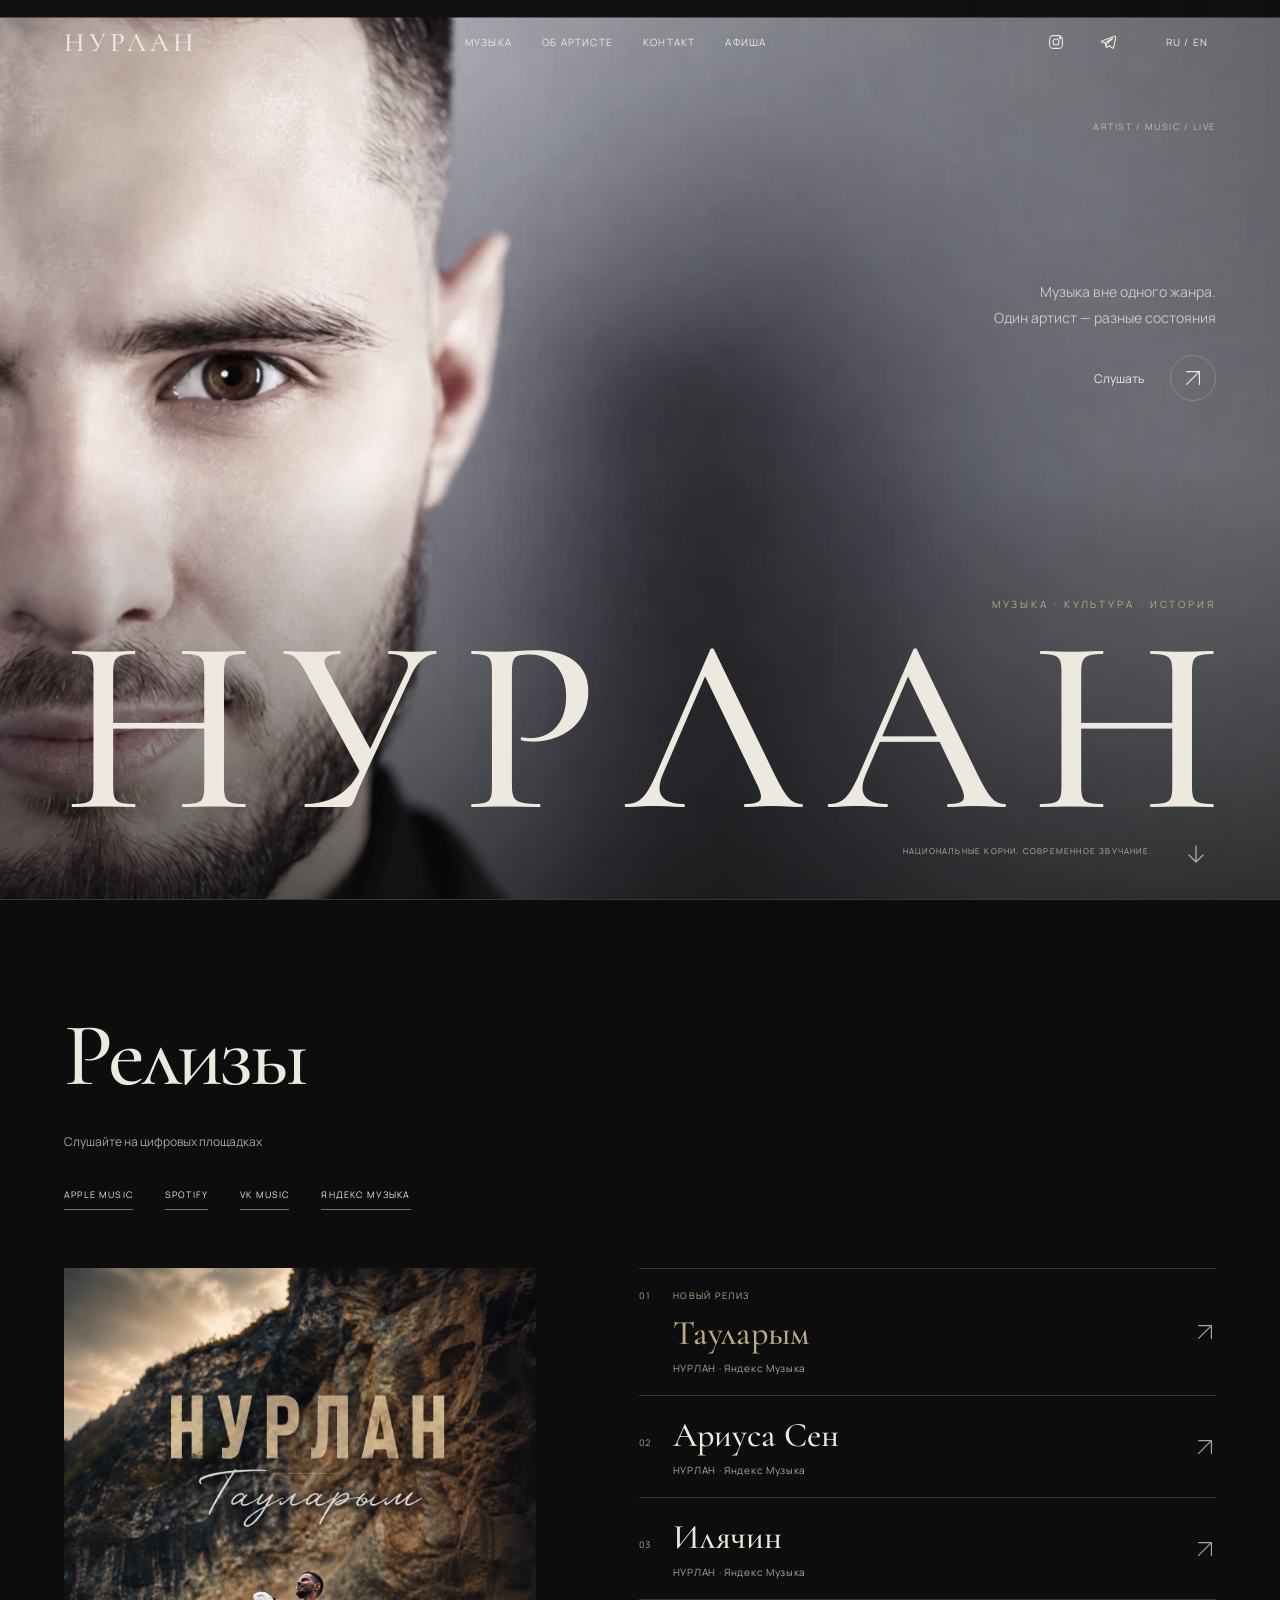
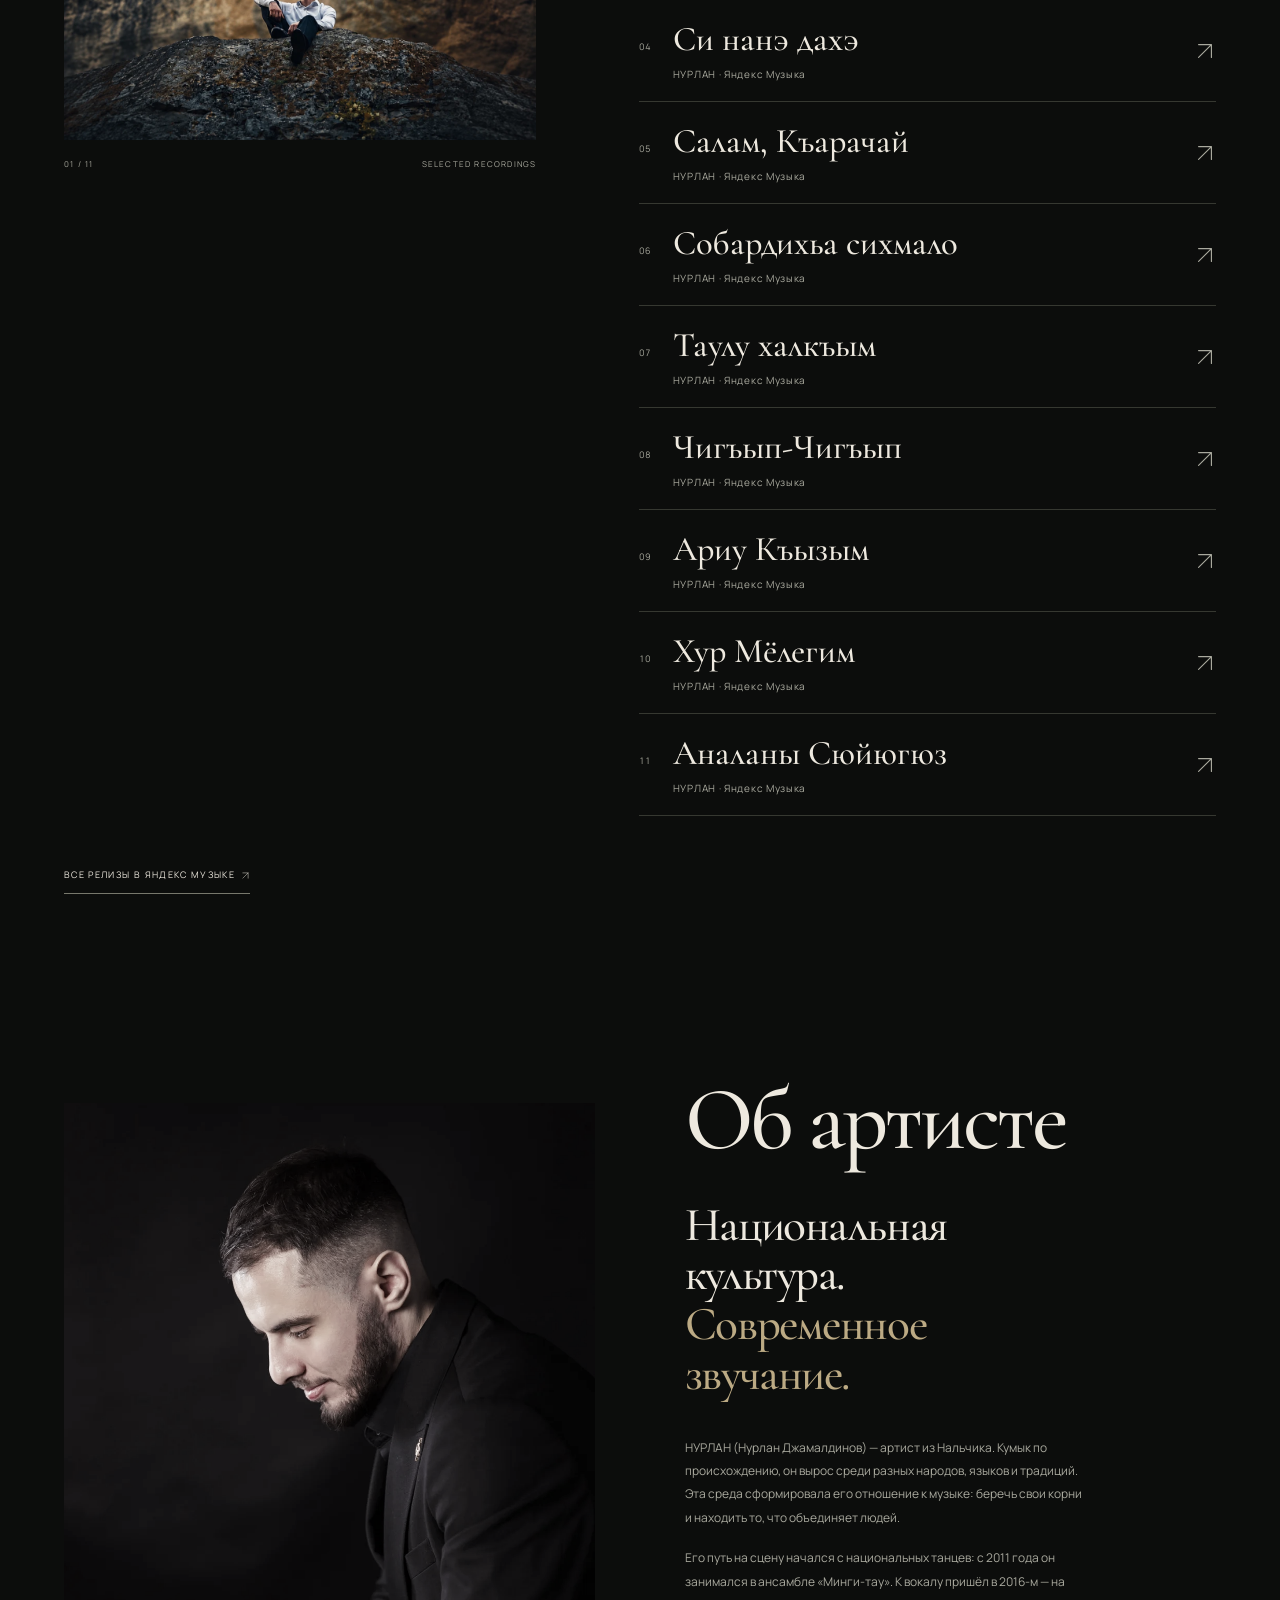
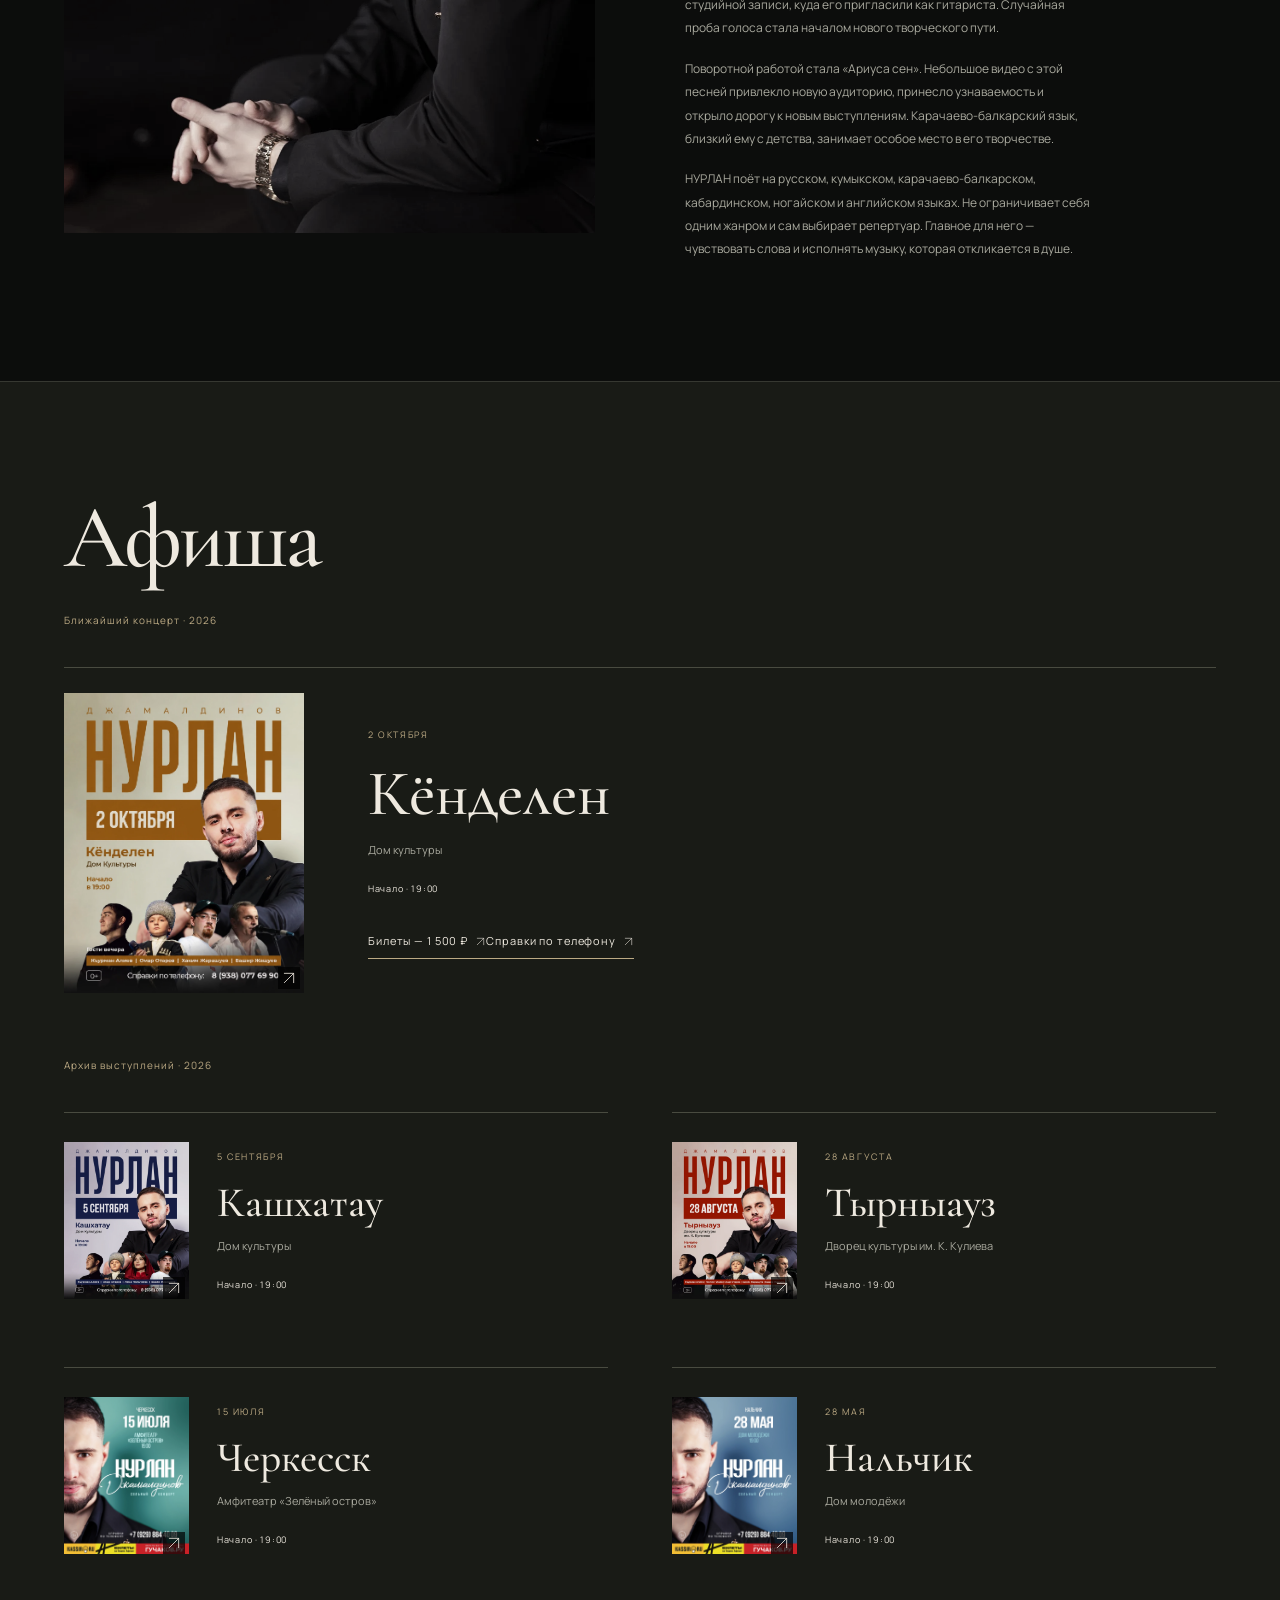
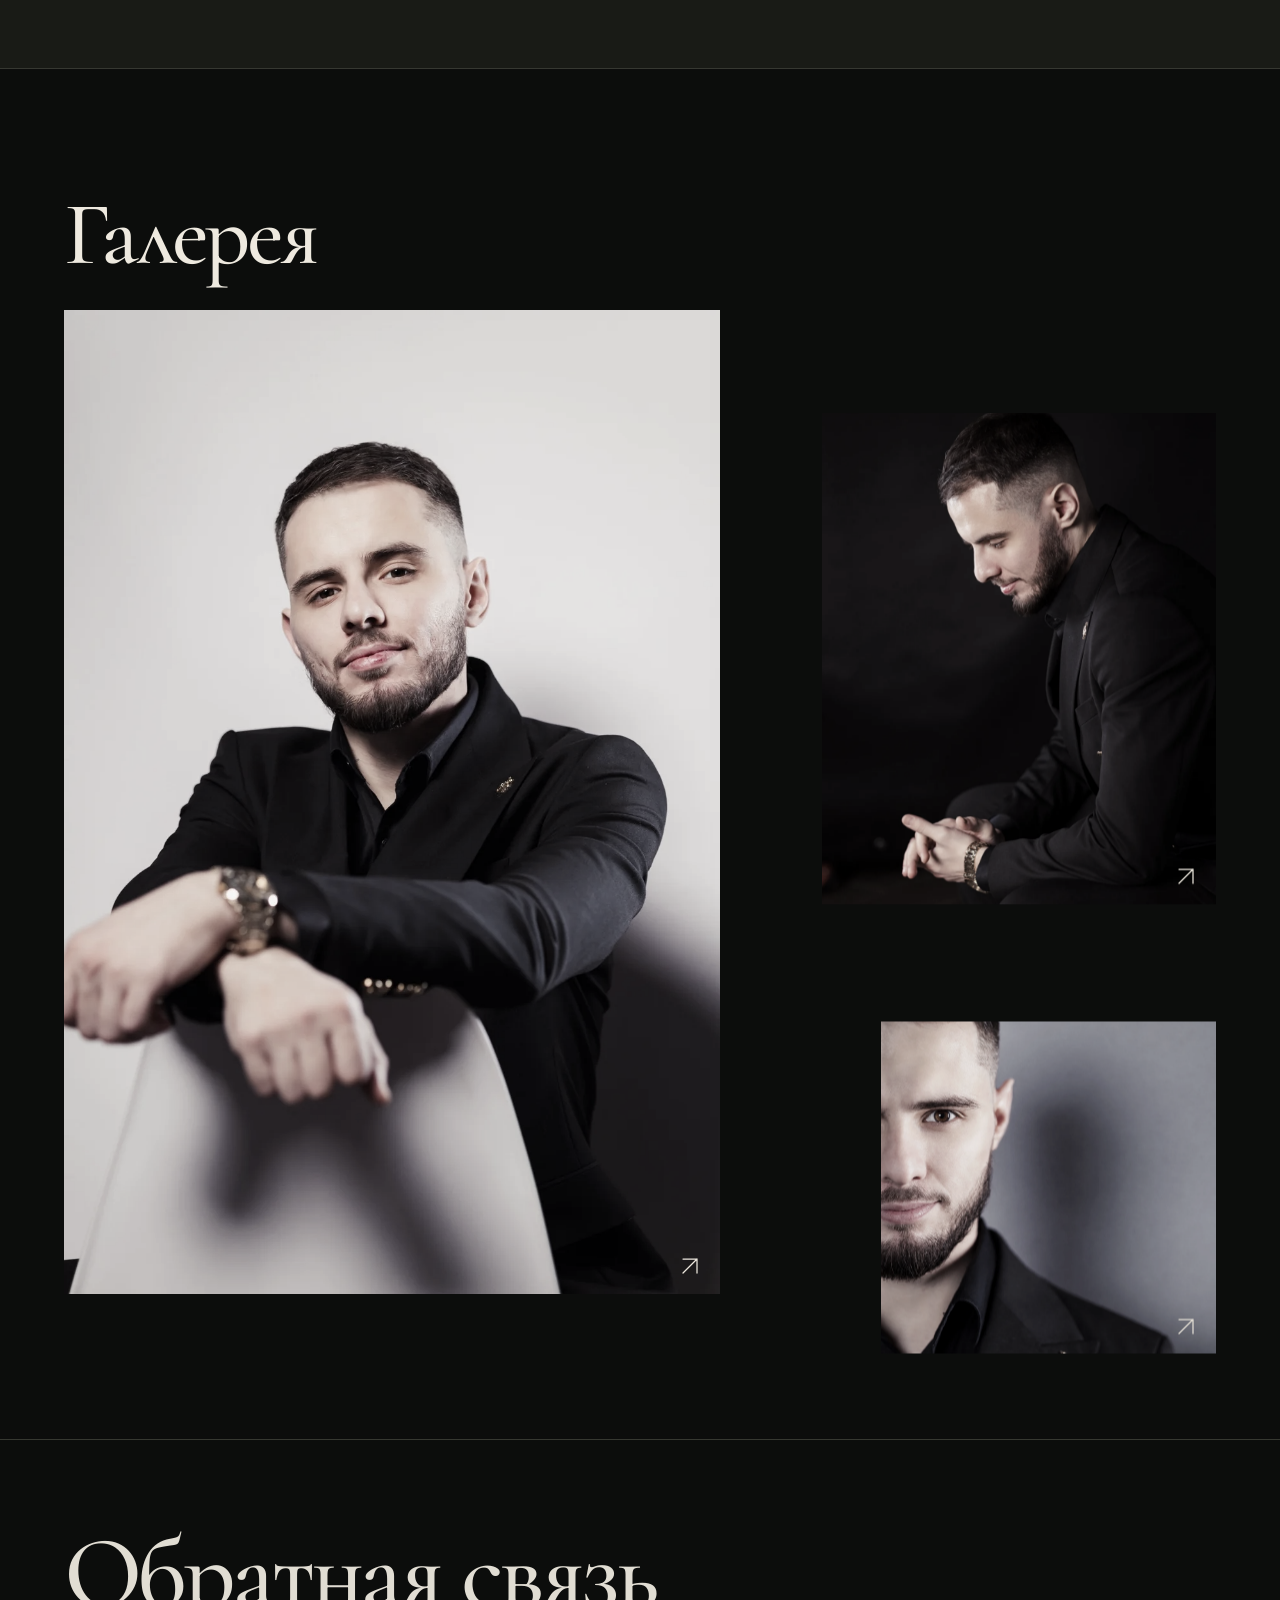
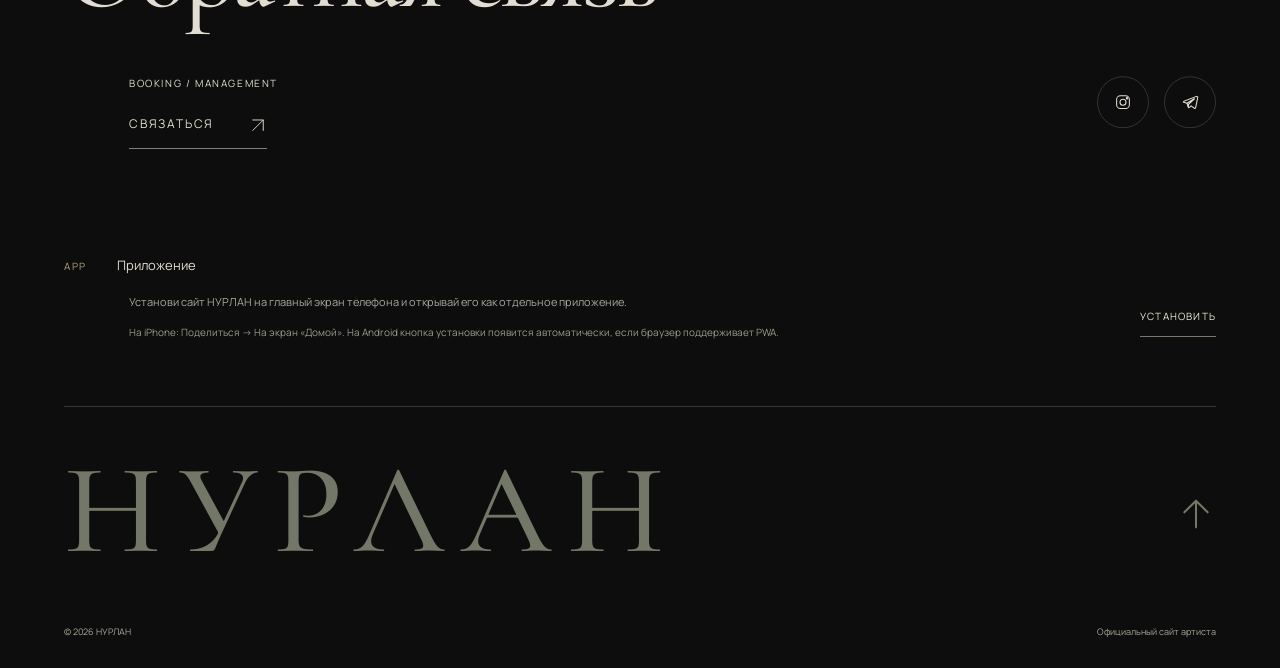
==== commit b740e945: "Link concert card to ticket sales page" ====
--- a/index.html
+++ b/index.html
@@ -154,7 +154,7 @@
         
         <h2 data-ru="Афиша" data-en="Events">Афиша</h2>
       </div>
-      <p class="events-intro" data-ru="Ближайший концерт · 2026" data-en="Upcoming concert · 2026">Ближайший концерт · 2026</p><div class="events-grid events-upcoming-grid"><article class="event-card event-upcoming"><button type="button" class="poster-open" aria-label="Открыть афишу — Кёнделен"><img src="assets/event-2026-10-02-kendelen.webp" alt="НУРЛАН — Кёнделен, 2 октября 2026" loading="lazy" width="1122" height="1402"><span aria-hidden="true"><svg class="ui-arrow" viewBox="0 0 24 24" aria-hidden="true" focusable="false" fill="none" stroke="currentColor" stroke-width="1.25" stroke-linecap="round" stroke-linejoin="round"><path d="M5 19 19 5M5 5h14v14"/></svg></span></button><div class="event-info"><div class="event-date" data-ru="2 ОКТЯБРЯ" data-en="2 OCTOBER">2 ОКТЯБРЯ</div><h3 class="" data-ru="Кёнделен" data-en="Kendelen">Кёнделен</h3><p class="" data-ru="Дом культуры" data-en="House of Culture">Дом культуры</p><span class="event-time" data-ru="Начало · 19:00" data-en="Starts · 19:00">Начало · 19:00</span><a class="event-contact" href="tel:+79380776990" data-ru="Справки по телефону" data-en="Enquiries by phone">Справки по телефону</a></div></article></div><p class="events-intro events-archive-heading" data-ru="Архив выступлений · 2026" data-en="Past performances · 2026">Архив выступлений · 2026</p><div class="events-grid"><article class="event-card">
+      <p class="events-intro" data-ru="Ближайший концерт · 2026" data-en="Upcoming concert · 2026">Ближайший концерт · 2026</p><div class="events-grid events-upcoming-grid"><article class="event-card event-upcoming"><button type="button" class="poster-open" aria-label="Открыть афишу — Кёнделен"><img src="assets/event-2026-10-02-kendelen.webp" alt="НУРЛАН — Кёнделен, 2 октября 2026" loading="lazy" width="1122" height="1402"><span aria-hidden="true"><svg class="ui-arrow" viewBox="0 0 24 24" aria-hidden="true" focusable="false" fill="none" stroke="currentColor" stroke-width="1.25" stroke-linecap="round" stroke-linejoin="round"><path d="M5 19 19 5M5 5h14v14"/></svg></span></button><div class="event-info"><div class="event-date" data-ru="2 ОКТЯБРЯ" data-en="2 OCTOBER">2 ОКТЯБРЯ</div><h3 class="" data-ru="Кёнделен" data-en="Kendelen">Кёнделен</h3><p class="" data-ru="Дом культуры" data-en="House of Culture">Дом культуры</p><span class="event-time" data-ru="Начало · 19:00" data-en="Starts · 19:00">Начало · 19:00</span><a class="event-contact" href="/tickets/" data-ru="Билеты — 1 500 ₽" data-en="Tickets — 1,500 RUB">Билеты — 1 500 ₽</a><a class="event-contact" href="tel:+79380776990" data-ru="Справки по телефону" data-en="Enquiries by phone">Справки по телефону</a></div></article></div><p class="events-intro events-archive-heading" data-ru="Архив выступлений · 2026" data-en="Past performances · 2026">Архив выступлений · 2026</p><div class="events-grid"><article class="event-card">
           <button type="button" class="poster-open" aria-label="Открыть афишу"><img src="assets/event-2026-09-05-kashkhatau.webp" alt="НУРЛАН — Кашхатау, 5 сентября" loading="lazy" width="800" height="1000"><span aria-hidden="true"><svg class="ui-arrow" viewBox="0 0 24 24" aria-hidden="true" focusable="false" fill="none" stroke="currentColor" stroke-width="1.25" stroke-linecap="round" stroke-linejoin="round"><path d="M5 19 19 5M5 5h14v14"/></svg></span></button>
           <div class="event-info">
             <div class="event-date" data-ru="5 СЕНТЯБРЯ" data-en="5 SEPTEMBER">5 СЕНТЯБРЯ</div>
